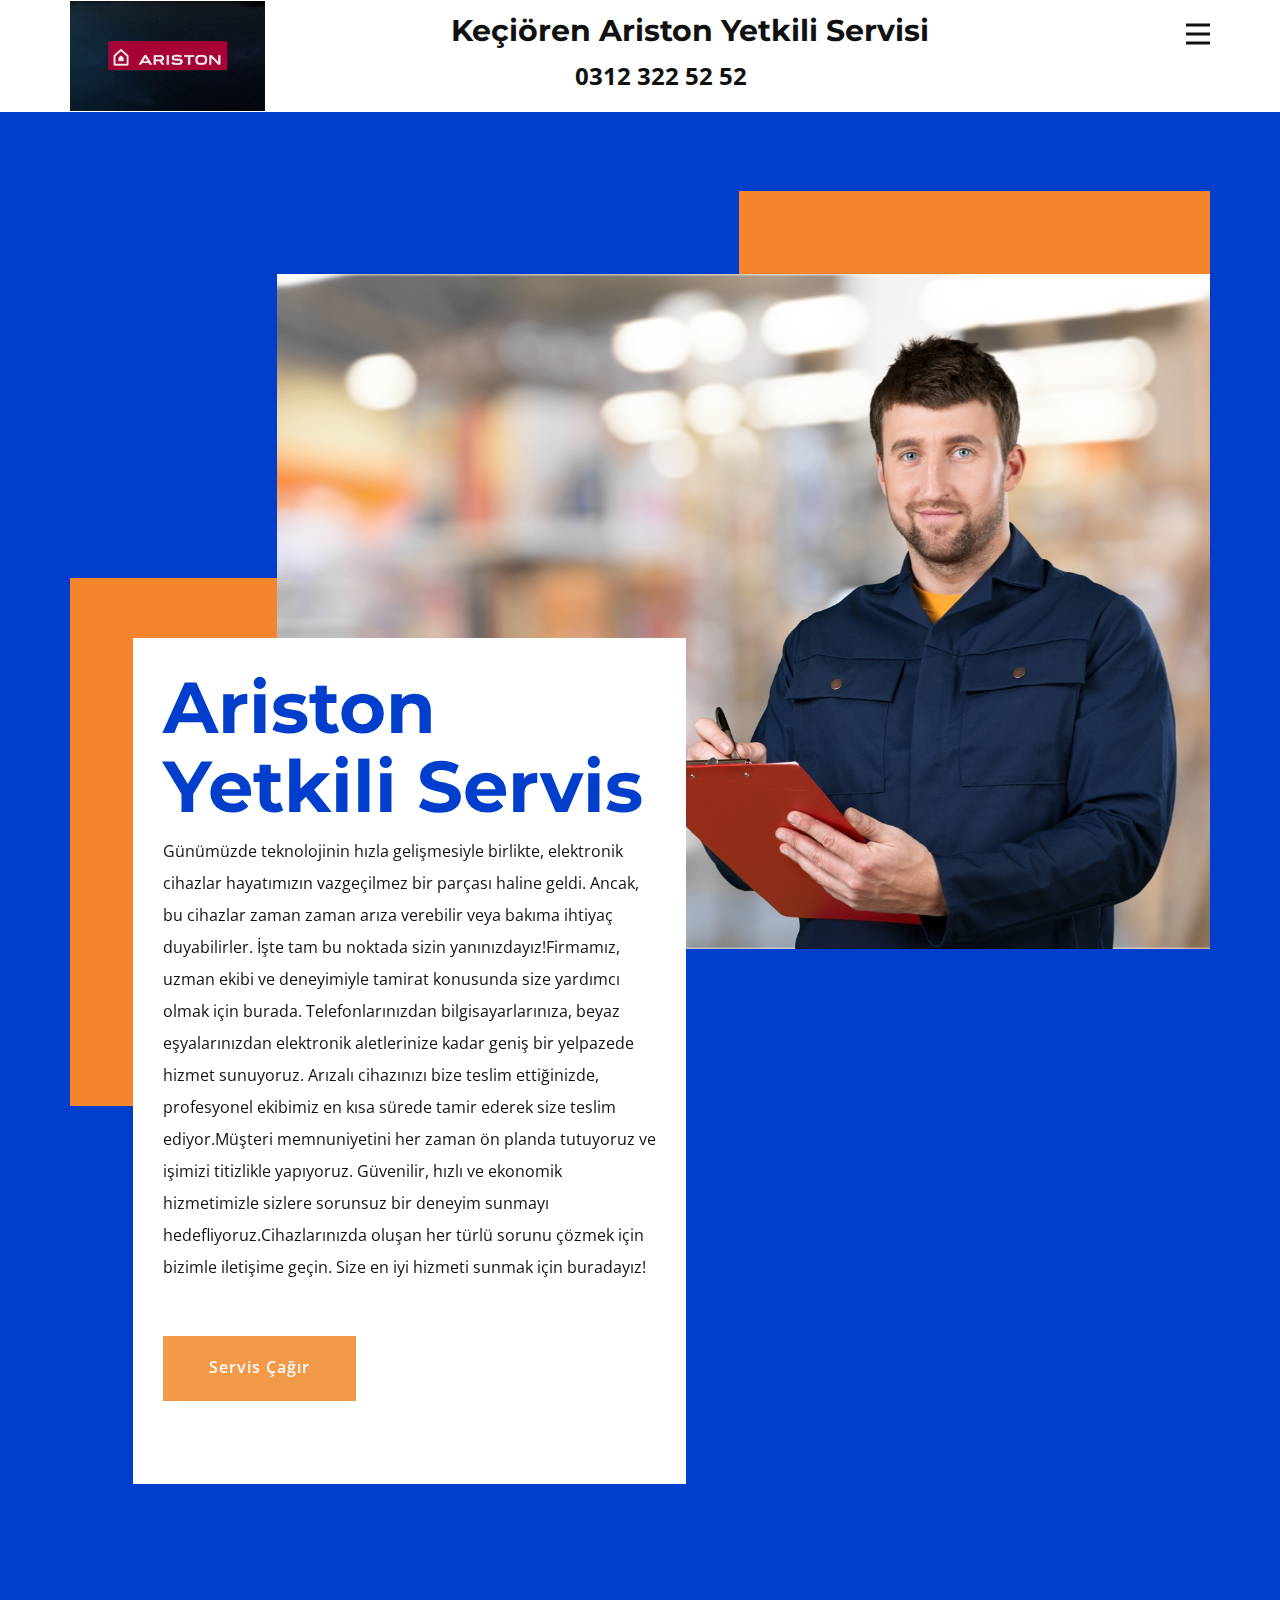
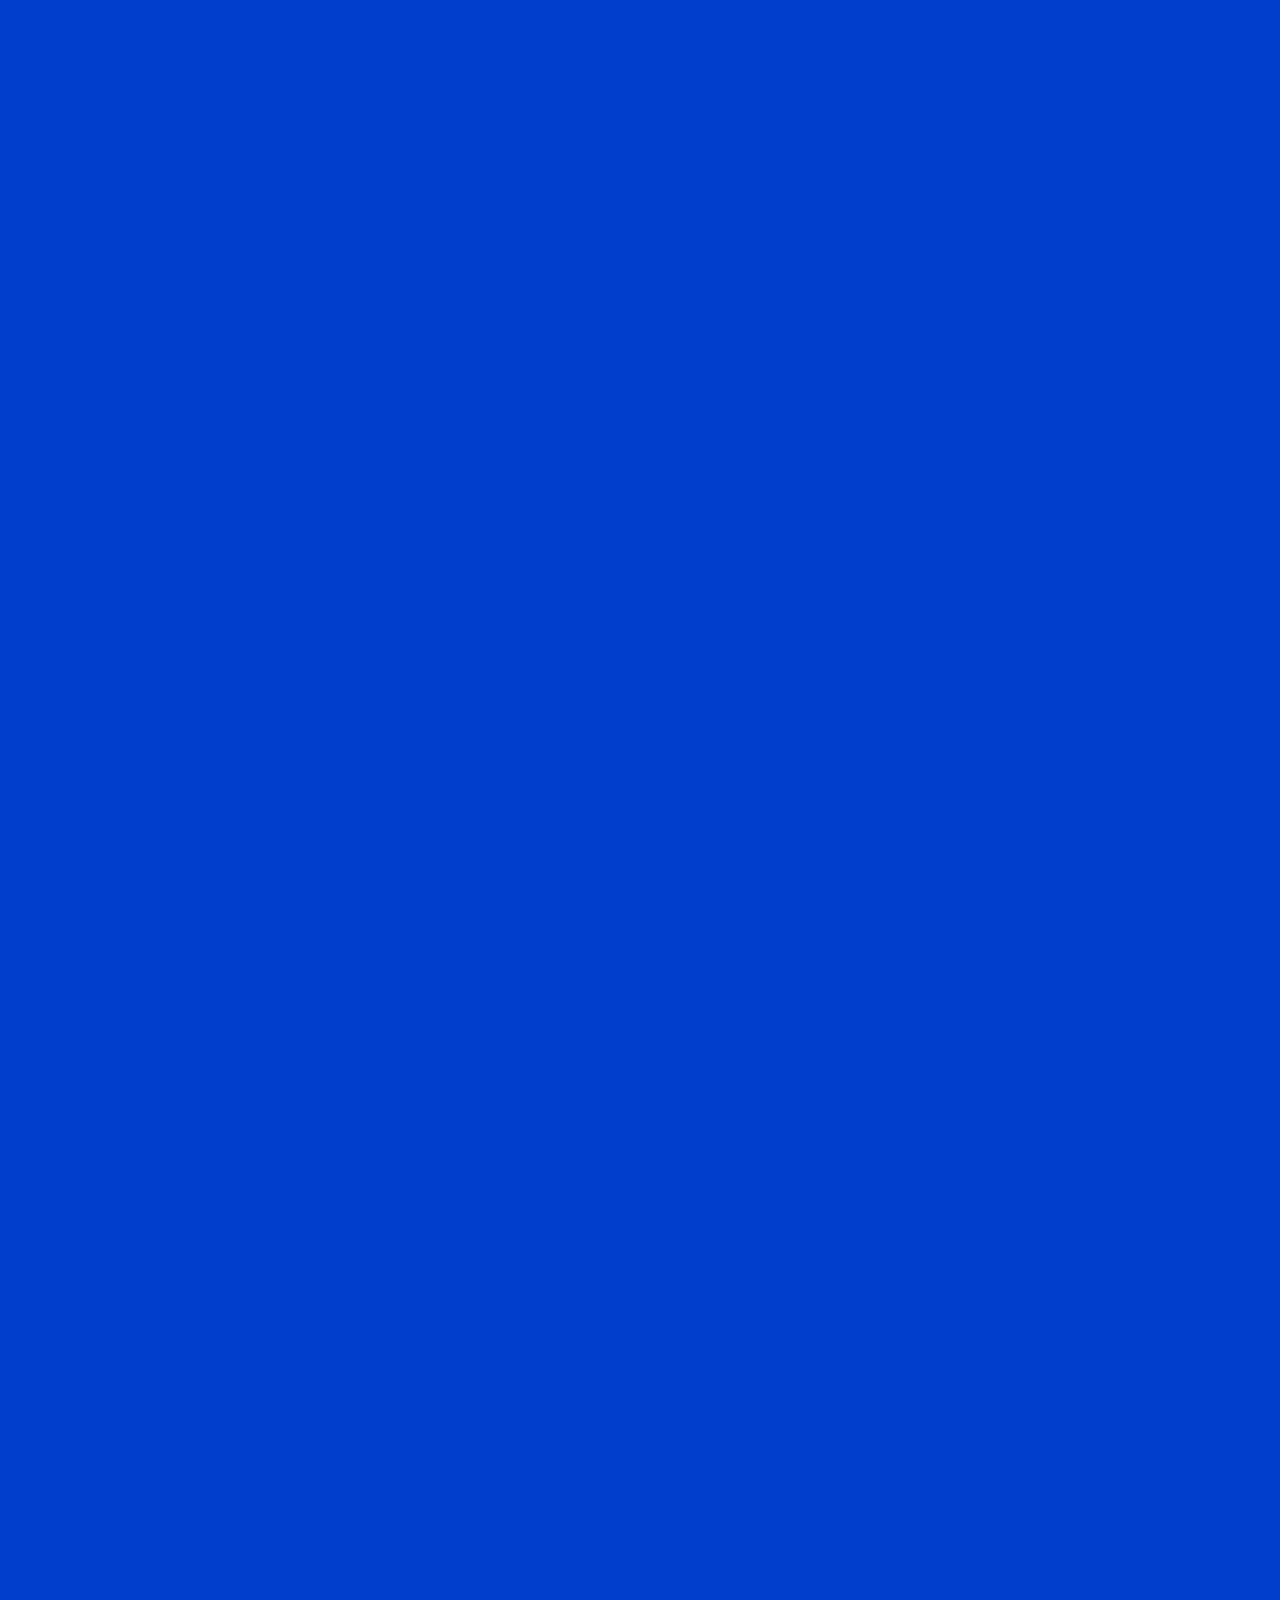
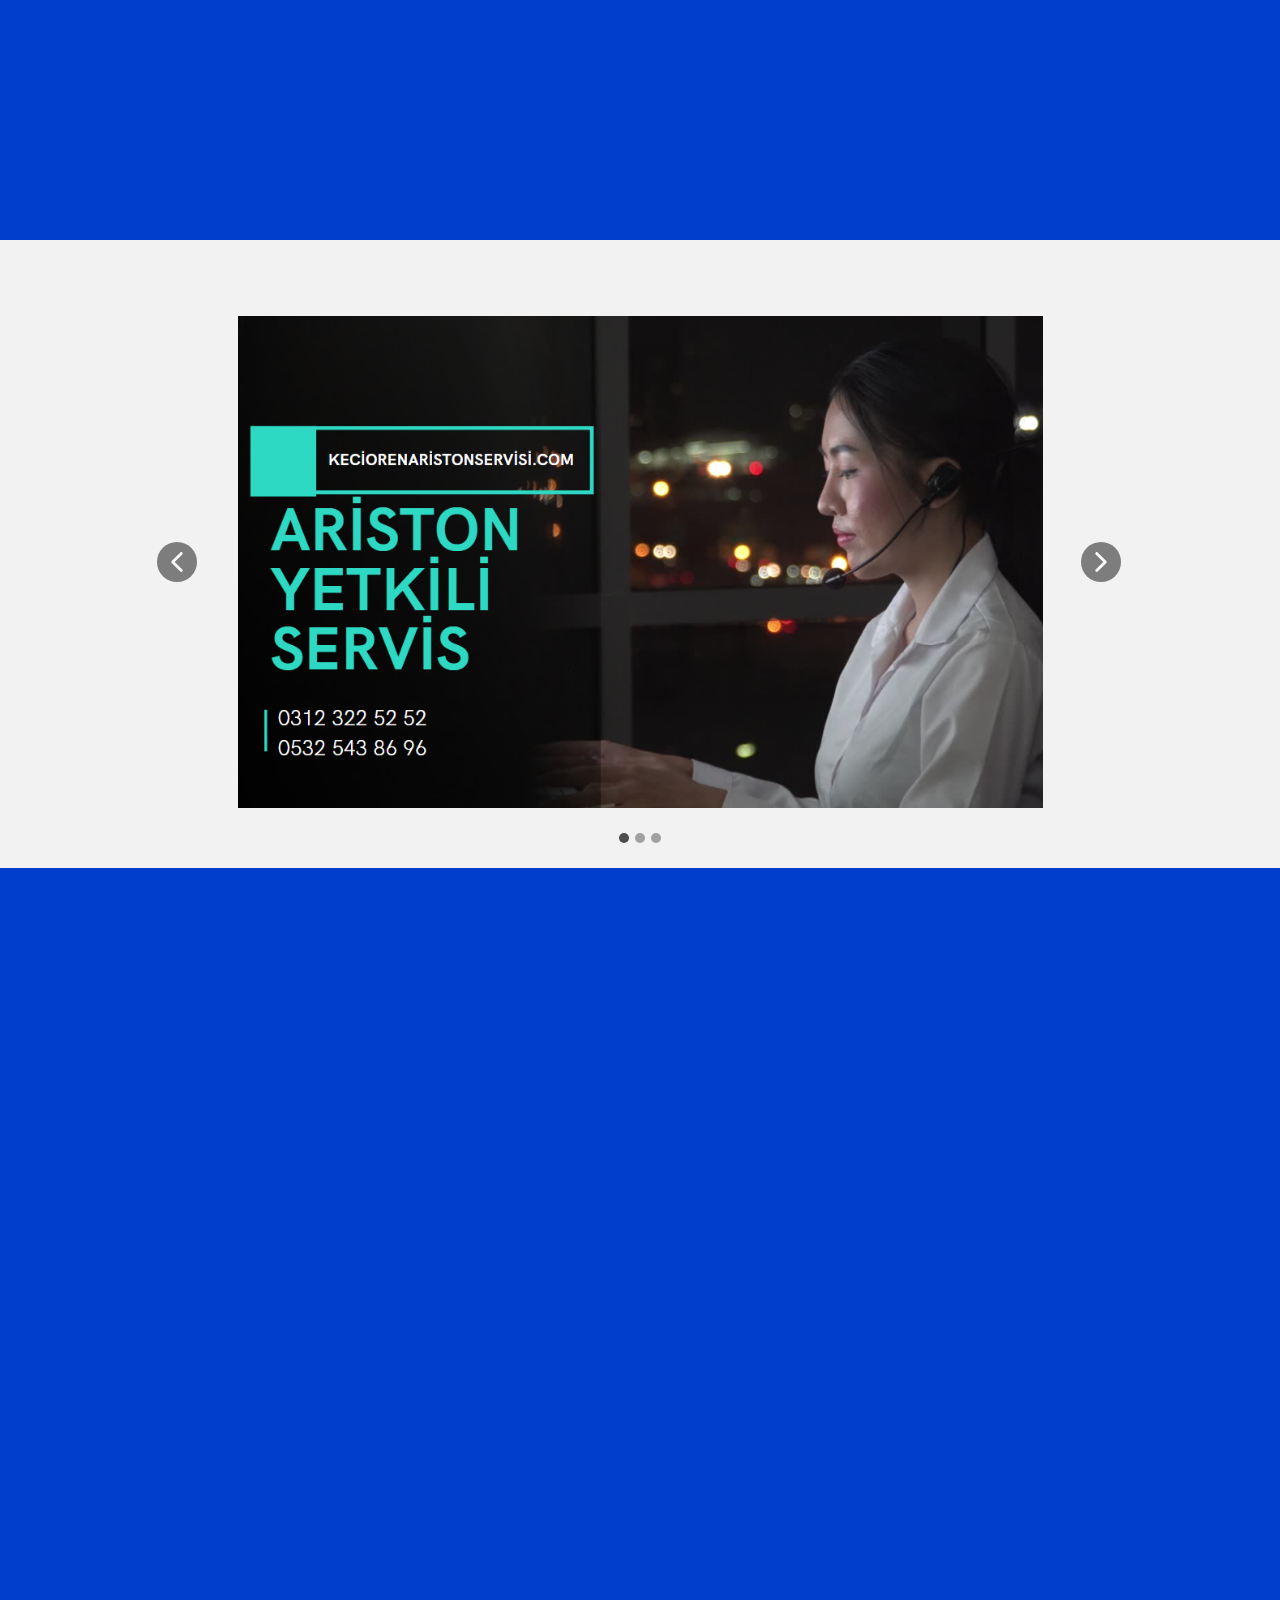
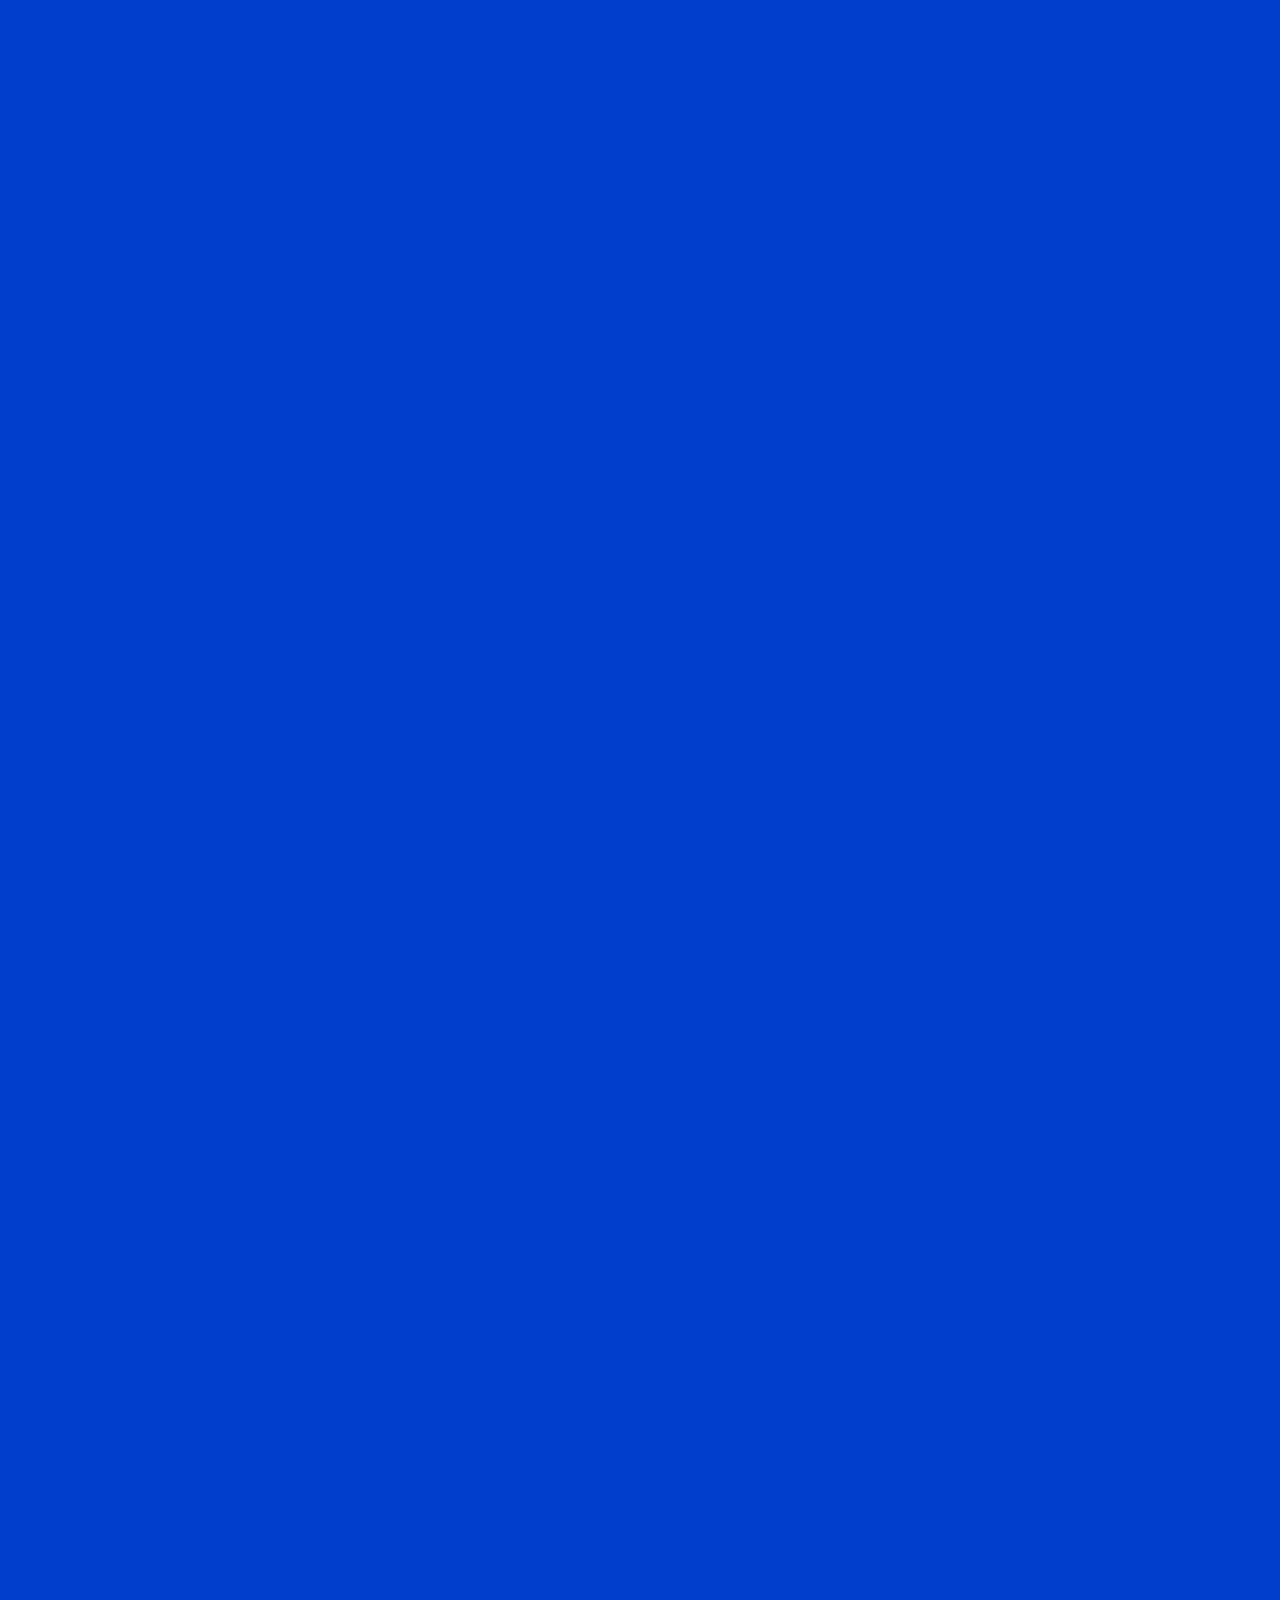
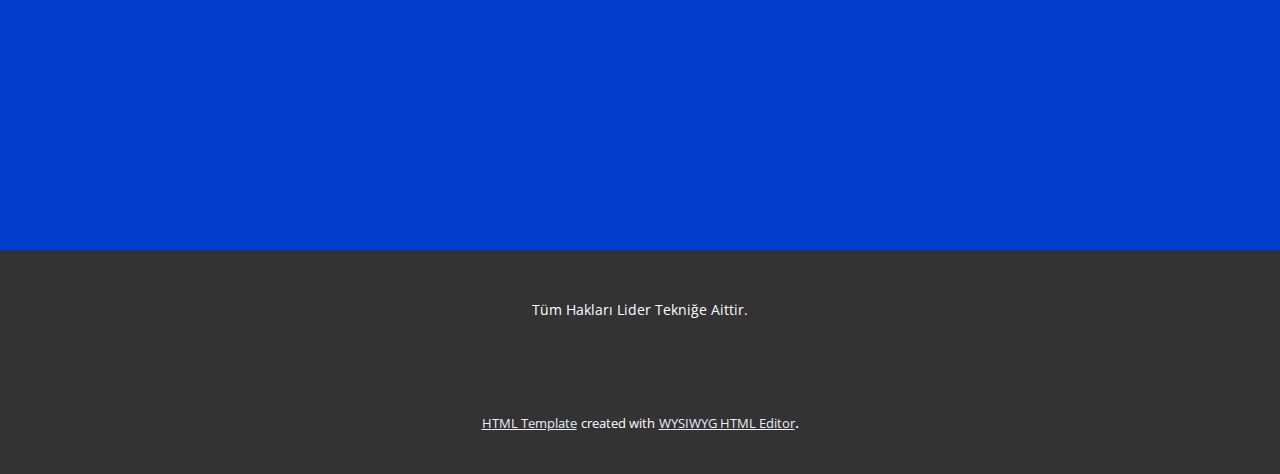
==== index.html @ 0ff6a456 "Add files via upload" ====
<!DOCTYPE html>
<html style="font-size: 16px;" lang="tr"><head>
    <meta name="viewport" content="width=device-width, initial-scale=1.0">
    <meta charset="utf-8">
    <meta name="keywords" content="Our Works, Boost your brand with these key features, What We Do, ​Make your business better with us, Contact Us">
    <meta name="description" content="">
    <title>Ana Sayfa</title>
    <link rel="stylesheet" href="nicepage.css" media="screen">
<link rel="stylesheet" href="Ana-Sayfa.css" media="screen">
    <script class="u-script" type="text/javascript" src="jquery.js" defer=""></script>
    <script class="u-script" type="text/javascript" src="nicepage.js" defer=""></script>
    <meta name="generator" content="Nicepage 6.5.3, nicepage.com">
    <link id="u-theme-google-font" rel="stylesheet" href="https://fonts.googleapis.com/css?family=Montserrat:100,100i,200,200i,300,300i,400,400i,500,500i,600,600i,700,700i,800,800i,900,900i|Open+Sans:300,300i,400,400i,500,500i,600,600i,700,700i,800,800i">
    
    
    
    
    
    
    
    <script type="application/ld+json">{
		"@context": "http://schema.org",
		"@type": "Organization",
		"name": "",
		"logo": "images/maxresdefault.jpg"
}</script>
    <meta name="theme-color" content="#003ecb">
    <meta property="og:title" content="Ana Sayfa">
    <meta property="og:type" content="website">
  <meta data-intl-tel-input-cdn-path="intlTelInput/"></head>
  <body data-home-page="Ana-Sayfa.html" data-home-page-title="Ana Sayfa" data-path-to-root="./" data-include-products="false" class="u-body u-xl-mode" data-lang="tr"><header class="u-clearfix u-header u-header" id="sec-2eee"><div class="u-clearfix u-sheet u-valign-middle-xs u-sheet-1">
        <a href="https://nicepage.com" class="u-image u-logo u-image-1" data-image-width="1280" data-image-height="720">
          <img src="images/maxresdefault.jpg" class="u-logo-image u-logo-image-1">
        </a>
        <h5 class="u-text u-text-default u-text-1">Keçiören Ariston Yetkili Servisi </h5>
        <nav class="u-menu u-menu-hamburger u-offcanvas u-menu-1" data-responsive-from="XL">
          <div class="menu-collapse" style="font-size: 1rem; letter-spacing: 0px; font-weight: 700;" wfd-invisible="true">
            <a class="u-button-style u-custom-active-border-color u-custom-border u-custom-border-color u-custom-borders u-custom-hover-border-color u-custom-left-right-menu-spacing u-custom-padding-bottom u-custom-text-color u-custom-text-hover-color u-custom-top-bottom-menu-spacing u-nav-link u-text-active-palette-1-base u-text-hover-palette-2-base" href="#">
              <svg class="u-svg-link" viewBox="0 0 24 24"><use xmlns:xlink="http://www.w3.org/1999/xlink" xlink:href="#menu-hamburger"></use></svg>
              <svg class="u-svg-content" version="1.1" id="menu-hamburger" viewBox="0 0 16 16" x="0px" y="0px" xmlns:xlink="http://www.w3.org/1999/xlink" xmlns="http://www.w3.org/2000/svg"><g><rect y="1" width="16" height="2"></rect><rect y="7" width="16" height="2"></rect><rect y="13" width="16" height="2"></rect>
</g></svg>
            </a>
          </div>
          <div class="u-nav-container" wfd-invisible="true">
            <ul class="u-nav u-spacing-20 u-unstyled u-nav-1"><li class="u-nav-item"><a class="u-border-active-palette-1-base u-border-hover-palette-1-base u-border-no-bottom u-border-no-left u-border-no-right u-border-no-top u-button-style u-nav-link u-text-active-palette-1-base u-text-grey-90 u-text-hover-palette-2-base" href="Ana-Sayfa.html" style="padding: 10px;">Ana Sayfa</a>
</li><li class="u-nav-item"><a class="u-border-active-palette-1-base u-border-hover-palette-1-base u-border-no-bottom u-border-no-left u-border-no-right u-border-no-top u-button-style u-nav-link u-text-active-palette-1-base u-text-grey-90 u-text-hover-palette-2-base" href="Hakkında.html" style="padding: 10px;">Hakkında</a>
</li><li class="u-nav-item"><a class="u-border-active-palette-1-base u-border-hover-palette-1-base u-border-no-bottom u-border-no-left u-border-no-right u-border-no-top u-button-style u-nav-link u-text-active-palette-1-base u-text-grey-90 u-text-hover-palette-2-base" href="İletişim.html" style="padding: 10px;">İletişim</a>
</li></ul>
          </div>
          <div class="u-nav-container-collapse" wfd-invisible="true">
            <div class="u-black u-container-style u-inner-container-layout u-opacity u-opacity-95 u-sidenav">
              <div class="u-inner-container-layout u-sidenav-overflow">
                <div class="u-menu-close"></div>
                <ul class="u-align-center u-nav u-popupmenu-items u-unstyled u-nav-2"><li class="u-nav-item"><a class="u-button-style u-nav-link" href="Ana-Sayfa.html">Ana Sayfa</a>
</li><li class="u-nav-item"><a class="u-button-style u-nav-link" href="Hakkında.html">Hakkında</a>
</li><li class="u-nav-item"><a class="u-button-style u-nav-link" href="İletişim.html">İletişim</a>
</li></ul>
              </div>
            </div>
            <div class="u-black u-menu-overlay u-opacity u-opacity-70" wfd-invisible="true"></div>
          </div>
        </nav>
        <a href="tel:03123225252" class="u-active-none u-btn u-btn-rectangle u-button-style u-hover-none u-none u-btn-1">0312 322 52 52 </a>
      </div></header>
    <section class="u-clearfix u-palette-1-base u-section-1" id="carousel_094d">
      <div class="u-clearfix u-sheet u-valign-bottom u-sheet-1">
        <div class="u-palette-3-base u-shape u-shape-rectangle u-shape-1" data-animation-name="customAnimationIn" data-animation-duration="1500" data-animation-delay="500"></div>
        <div class="u-palette-3-base u-shape u-shape-rectangle u-shape-2" data-animation-name="customAnimationIn" data-animation-duration="1500" data-animation-delay="750"></div>
        <img src="images/2313415132-0.jpeg" alt="" class="u-image u-image-default u-image-1" data-image-width="5760" data-image-height="3840" data-animation-name="customAnimationIn" data-animation-duration="1000" data-animation-delay="0">
        <div class="u-container-align-left u-container-style u-group u-white u-group-1" data-animation-name="customAnimationIn" data-animation-duration="1500" data-animation-delay="750">
          <div class="u-container-layout u-container-layout-1">
            <h1 class="u-align-left u-text u-text-palette-1-base u-text-1" data-animation-name="customAnimationIn" data-animation-duration="1500" data-animation-delay="500">Ariston Yetkili Servis </h1>
            <p class="u-align-left u-text u-text-2"> Günümüzde teknolojinin hızla gelişmesiyle birlikte, elektronik cihazlar hayatımızın vazgeçilmez bir parçası haline geldi. Ancak, bu cihazlar zaman zaman arıza verebilir veya bakıma ihtiyaç duyabilirler. İşte tam bu noktada sizin yanınızdayız!Firmamız, uzman ekibi ve deneyimiyle tamirat konusunda size yardımcı olmak için burada. Telefonlarınızdan bilgisayarlarınıza, beyaz eşyalarınızdan elektronik aletlerinize kadar geniş bir yelpazede hizmet sunuyoruz. Arızalı cihazınızı bize teslim ettiğinizde, profesyonel ekibimiz en kısa sürede tamir ederek size teslim ediyor.Müşteri memnuniyetini her zaman ön planda tutuyoruz ve işimizi titizlikle yapıyoruz. Güvenilir, hızlı ve ekonomik hizmetimizle sizlere sorunsuz bir deneyim sunmayı hedefliyoruz.Cihazlarınızda oluşan her türlü sorunu çözmek için bizimle iletişime geçin. Size en iyi hizmeti sunmak için buradayız! </p>
            <a href="tel:03123225252" class="u-align-left u-btn u-button-style u-hover-palette-3-base u-palette-2-base u-btn-1" data-animation-name="customAnimationIn" data-animation-duration="1750" data-animation-delay="750">Servis Çağır</a>
          </div>
        </div>
      </div>
    </section>
    <section class="u-align-center u-clearfix u-palette-1-base u-section-2" id="sec-7bcf">
      <div class="u-clearfix u-sheet u-sheet-1">
        <h4 class="u-align-center u-text u-text-default u-text-palette-1-light-2 u-text-1" data-animation-name="customAnimationIn" data-animation-duration="1500" data-animation-delay="500">Keçiören ariston yetkili servis</h4>
        <h2 class="u-align-center u-text u-text-2" data-animation-name="customAnimationIn" data-animation-duration="1500" data-animation-delay="250">HİZMET VERDİĞİMİZ CİHAZ GRUPLARI </h2>
        <div class="u-list u-list-1">
          <div class="u-repeater u-repeater-1">
            <div class="u-align-center u-container-style u-custom-item u-list-item u-palette-3-base u-repeater-item u-shape-rectangle u-list-item-1" data-animation-name="customAnimationIn" data-animation-duration="1500" data-animation-delay="500">
              <div class="u-container-layout u-similar-container u-valign-top u-container-layout-1"><span class="u-align-center u-custom-item u-file-icon u-icon u-icon-1"><img src="images/4427197.png" alt=""></span>
                <h4 class="u-align-center u-custom-item u-text u-text-3">Kombİ</h4>
                <p class="u-align-center u-text u-text-4"> Ariston kombiler, konforlu bir ısınma ve sıcak su sağlama konusunda güvenilir bir seçenek sunar. Ancak, zaman zaman bu cihazlar da bakım ve tamir gerektirebilir. İşte bu noktada, size en iyi hizmeti sunmak için buradayız!Firmamız, Ariston kombilerin yetkili servis hizmetini sunmak için özel olarak eğitilmiş ve sertifikalandırılmış bir ekibe sahiptir. Deneyimli teknisyenlerimiz, her türlü kombi arızasını tanımlama ve çözme konusunda uzmandır.Kombinizin ısıtma performansında azalma, su sızıntıları, pilot alevinin sönmesi gibi problemlerle karşılaşıyorsanız, bize başvurabilirsiniz. Hızlı müdahale, şeffaf iletişim ve uygun fiyatlarla, kombinizin sorunlarını en kısa sürede çözüyoruz.Müşteri memnuniyetini her zaman ön planda tutuyoruz ve her adımda size destek olmak için buradayız. Ariston kombinizle ilgili herhangi bir sorunda bizimle iletişime geçin ve sizin için en iyi çözümü sağlayalım. Güvenilir kombi tamiri için bizi tercih edin!</p>
              </div>
            </div>
            <div class="u-align-center u-container-style u-custom-item u-list-item u-repeater-item u-shape-rectangle u-video-cover u-white u-list-item-2" data-animation-name="customAnimationIn" data-animation-duration="1500" data-animation-delay="750">
              <div class="u-container-layout u-similar-container u-valign-top u-container-layout-2"><span class="u-align-center u-custom-item u-file-icon u-icon u-icon-2"><img src="images/446004.png" alt=""></span>
                <h4 class="u-align-center u-custom-item u-text u-text-palette-3-base u-text-5">buzdolabı </h4>
                <p class="u-align-center u-text u-text-6"> Ariston marka buzdolapları, yenilikçi tasarımları ve dayanıklı yapılarıyla bilinir. Ancak, zaman zaman her elektronik cihaz gibi, Arıston buzdolapları da arızalarla karşılaşabilir. İşte bu noktada, size yardımcı olmak için buradayız!Firmamız, Arıston buzdolaplarının tamiri konusunda uzmanlaşmış bir ekip tarafından işletilmektedir. Deneyimli teknisyenlerimiz, her türlü Arıston buzdolabı arızasını tanımlama ve çözme konusunda bilgi sahibidir.Buzdolabınızın soğutma sorunlarından, elektrik devrelerindeki arızalara kadar her türlü problemle başa çıkabiliriz. Hızlı, güvenilir ve uygun fiyatlı hizmetimizle, Arıston buzdolabınızı en kısa sürede yeniden işler duruma getiriyoruz.Müşteri memnuniyetini her zaman ön planda tutuyoruz ve her adımda şeffaf bir iletişim sağlıyoruz. Arıston buzdolabınızda karşılaştığınız herhangi bir sorunda bize başvurun ve sizin için en iyi çözümü sağlayalım. Size güvenilir tamir hizmeti sunmak için buradayız!</p>
              </div>
            </div>
            <div class="u-align-center u-container-style u-custom-item u-list-item u-palette-3-base u-repeater-item u-shape-rectangle u-video-cover u-list-item-3" data-animation-name="customAnimationIn" data-animation-duration="1500" data-animation-delay="500">
              <div class="u-container-layout u-similar-container u-valign-top u-container-layout-3"><span class="u-align-center u-custom-item u-file-icon u-icon u-icon-3"><img src="images/1104590.png" alt=""></span>
                <h4 class="u-align-center u-custom-item u-text u-text-7">Çamaşır MAKİNESİ</h4>
                <p class="u-align-center u-text u-text-8"> Ariston çamaşır makineleri, modern tasarımı ve dayanıklı yapısıyla evlerimizin vazgeçilmez bir parçası haline gelmiştir. Ancak, zaman zaman bu makinelerde arızalar meydana gelebilir ve işler yolunda gitmeyebilir. İşte bu noktada, size yardımcı olmak için buradayız!Firmamız, Ariston çamaşır makinelerinin tamiri konusunda uzmanlaşmış bir ekibe sahiptir. Deneyimli teknisyenlerimiz, her türlü Arıston çamaşır makinesi arızasını tespit etme ve çözme konusunda uzmandır.Makinanızın dönme sorunlarından, su boşaltma problemlerine kadar her türlü problemle başa çıkabiliriz. Hızlı, güvenilir ve uygun fiyatlı hizmetimizle, Arıston çamaşır makinenizi en kısa sürede yeniden işler duruma getiriyoruz.Müşteri memnuniyetini her zaman ön planda tutuyoruz ve her adımda şeffaf bir iletişim sağlıyoruz. Arıston çamaşır makinenizde karşılaştığınız herhangi bir sorunda bize başvurun ve sizin için en iyi çözümü sunalım. Size güvenilir tamir hizmeti sunmak için buradayız!<br>
                  <br>
                  <br>
                  <br>
                  <br>
                  <br>
                  <br>
                </p>
              </div>
            </div>
            <div class="u-align-center u-container-style u-custom-item u-list-item u-repeater-item u-shape-rectangle u-video-cover u-white u-list-item-4" data-animation-name="customAnimationIn" data-animation-duration="1500" data-animation-delay="500">
              <div class="u-container-layout u-similar-container u-valign-top u-container-layout-4"><span class="u-align-center u-custom-item u-file-icon u-icon u-icon-4"><img src="images/2564393.png" alt=""></span>
                <h4 class="u-align-center u-custom-item u-text u-text-palette-3-base u-text-9">BULAŞIK MAKİNESİ</h4>
                <p class="u-align-center u-text u-text-10"> Ariston markası, pratikliği ve dayanıklılığıyla bilinen bulaşık makineleriyle mutfaklarımızı kolaylaştırır. Ancak, zaman içinde bu makinelerde arızalar meydana gelebilir. Bu noktada, size en iyi çözümü sunmak için buradayız!Firmamız, Ariston bulaşık makinelerinin yetkili servis hizmetini sunmak üzere uzmanlaşmış bir ekibe sahiptir. Deneyimli teknisyenlerimiz, her türlü Arıston bulaşık makinesi sorununu tespit edebilir ve profesyonel bir şekilde çözebilir.Makinenizin su akışı problemlerinden, programlama hatalarına kadar her türlü sorunu gidermek için buradayız. Hızlı, güvenilir ve ekonomik hizmetlerimizle, Arıston bulaşık makinenizi en kısa sürede yeniden işler hale getiriyoruz.Müşteri memnuniyeti bizim için ön plandadır ve her adımda size şeffaf bir iletişim sunarız. Arıston bulaşık makinenizle ilgili herhangi bir sorunda bize ulaşın ve size en iyi çözümü sağlayalım. Güvenilir tamir hizmetleri için sizin yanınızdayız!</p>
              </div>
            </div>
          </div>
        </div>
      </div>
    </section>
    <section class="u-align-center u-clearfix u-grey-5 u-section-3" id="sec-305d">
      <div class="u-clearfix u-sheet u-sheet-1">
        <div class="custom-expanded u-carousel u-gallery u-gallery-slider u-hidden-xs u-layout-carousel u-lightbox u-no-transition u-show-text-on-hover u-gallery-1" id="carousel-8467" data-interval="5000" data-u-ride="carousel">
          <ol class="u-absolute-hcenter u-carousel-indicators u-carousel-indicators-1">
            <li data-u-target="#carousel-8467" data-u-slide-to="0" class="u-active u-grey-70 u-shape-circle" style="width: 10px; height: 10px;"></li>
            <li data-u-target="#carousel-8467" data-u-slide-to="1" class="u-grey-70 u-shape-circle" style="width: 10px; height: 10px;"></li>
            <li data-u-target="#carousel-8467" data-u-slide-to="2" class="u-grey-70 u-shape-circle" style="width: 10px; height: 10px;"></li>
          </ol>
          <div class="u-carousel-inner u-gallery-inner" role="listbox">
            <div class="u-active u-carousel-item u-effect-fade u-gallery-item u-carousel-item-1">
              <div class="u-back-slide" data-image-width="1083" data-image-height="607">
                <img class="u-back-image u-expanded" src="images/videofotoraf1.png">
              </div>
              <div class="u-align-center u-over-slide u-shading u-valign-bottom u-over-slide-1">
                <h3 class="u-gallery-heading">Sample Title</h3>
                <p class="u-gallery-text">Sample Text</p>
              </div>
            </div>
            <div class="u-carousel-item u-effect-fade u-gallery-item u-carousel-item-2">
              <div class="u-back-slide" data-image-width="1084" data-image-height="605">
                <img class="u-back-image u-expanded" src="images/cideofotoraf2.png">
              </div>
              <div class="u-align-center u-over-slide u-shading u-valign-bottom u-over-slide-2">
                <h3 class="u-gallery-heading">Sample Title</h3>
                <p class="u-gallery-text">Sample Text</p>
              </div>
            </div>
            <div class="u-carousel-item u-effect-fade u-gallery-item u-hidden-xs u-carousel-item-3" data-image-width="1081" data-image-height="608">
              <div class="u-back-slide">
                <img class="u-back-image u-expanded" src="images/VideoFotoraf3.png">
              </div>
              <div class="u-align-center u-over-slide u-shading u-valign-bottom u-over-slide-3"></div>
            </div>
          </div>
          <a class="u-absolute-vcenter u-carousel-control u-carousel-control-prev u-grey-70 u-icon-circle u-opacity u-opacity-70 u-spacing-10 u-text-white u-carousel-control-1" href="#carousel-8467" role="button" data-u-slide="prev">
            <span aria-hidden="true">
              <svg viewBox="0 0 451.847 451.847"><path d="M97.141,225.92c0-8.095,3.091-16.192,9.259-22.366L300.689,9.27c12.359-12.359,32.397-12.359,44.751,0
c12.354,12.354,12.354,32.388,0,44.748L173.525,225.92l171.903,171.909c12.354,12.354,12.354,32.391,0,44.744
c-12.354,12.365-32.386,12.365-44.745,0l-194.29-194.281C100.226,242.115,97.141,234.018,97.141,225.92z"></path></svg>
            </span>
            <span class="sr-only">
              <svg viewBox="0 0 451.847 451.847"><path d="M97.141,225.92c0-8.095,3.091-16.192,9.259-22.366L300.689,9.27c12.359-12.359,32.397-12.359,44.751,0
c12.354,12.354,12.354,32.388,0,44.748L173.525,225.92l171.903,171.909c12.354,12.354,12.354,32.391,0,44.744
c-12.354,12.365-32.386,12.365-44.745,0l-194.29-194.281C100.226,242.115,97.141,234.018,97.141,225.92z"></path></svg>
            </span>
          </a>
          <a class="u-absolute-vcenter u-carousel-control u-carousel-control-next u-grey-70 u-icon-circle u-opacity u-opacity-70 u-spacing-10 u-text-white u-carousel-control-2" href="#carousel-8467" role="button" data-u-slide="next">
            <span aria-hidden="true">
              <svg viewBox="0 0 451.846 451.847"><path d="M345.441,248.292L151.154,442.573c-12.359,12.365-32.397,12.365-44.75,0c-12.354-12.354-12.354-32.391,0-44.744
L278.318,225.92L106.409,54.017c-12.354-12.359-12.354-32.394,0-44.748c12.354-12.359,32.391-12.359,44.75,0l194.287,194.284
c6.177,6.18,9.262,14.271,9.262,22.366C354.708,234.018,351.617,242.115,345.441,248.292z"></path></svg>
            </span>
            <span class="sr-only">
              <svg viewBox="0 0 451.846 451.847"><path d="M345.441,248.292L151.154,442.573c-12.359,12.365-32.397,12.365-44.75,0c-12.354-12.354-12.354-32.391,0-44.744
L278.318,225.92L106.409,54.017c-12.354-12.359-12.354-32.394,0-44.748c12.354-12.359,32.391-12.359,44.75,0l194.287,194.284
c6.177,6.18,9.262,14.271,9.262,22.366C354.708,234.018,351.617,242.115,345.441,248.292z"></path></svg>
            </span>
          </a>
        </div>
      </div>
    </section>
    <section class="u-align-center u-clearfix u-container-align-center u-palette-1-base u-section-4" id="carousel_b56c">
      
      
      
      
      
      
      
      
      
      
      
      
      
      
      
      
      
      
      
      
      
      
      
      
      
      
      <div class="u-clearfix u-sheet u-valign-bottom u-sheet-1">
        <h2 class="u-align-center u-text u-text-default u-text-1" data-animation-name="customAnimationIn" data-animation-duration="1500" data-animation-delay="0">Yetkili Servis Evinize Geldiğinde Ne Yapar? </h2>
        <p class="u-align-center u-text u-text-2" data-animation-name="customAnimationIn" data-animation-duration="1500" data-animation-delay="250"> Ariston yetkili servis olarak evinize geldiğimizde aşağıdaki adımları takip ederek sorununuzu yetkili servis garantisi aldında çözüme ulaştırıyoruz.</p>
        <div class="u-expanded-width u-list u-list-1">
          <div class="u-repeater u-repeater-1">
            <div class="u-align-center u-container-align-center-lg u-container-align-center-md u-container-align-center-sm u-container-align-center-xs u-container-style u-list-item u-repeater-item u-shape-round u-top-left-radius-20 u-white u-list-item-1" data-animation-name="customAnimationIn" data-animation-duration="1500" data-animation-delay="500">
              <div class="u-container-layout u-similar-container u-container-layout-1">
                <div class="u-border-8 u-border-no-left u-border-no-right u-border-no-top u-border-palette-1-base u-expanded-width u-image u-image-circle u-image-1" alt="" data-image-width="225" data-image-height="225"></div>
                <h5 class="u-align-center-lg u-align-center-md u-align-center-sm u-align-center-xs u-hover-feature u-text u-text-3"> İnceleme ve Teşhis</h5>
                <p class="u-align-center-lg u-align-center-md u-align-center-sm u-align-center-xs u-hover-feature u-text u-text-4"> Servis ekibi, cihazın genel durumunu inceleyerek sorunun ne olduğunu belirlemek için bir teşhis yapar.</p>
              </div>
            </div>
            <div class="u-align-center u-container-align-center-lg u-container-style u-list-item u-repeater-item u-shape-round u-top-left-radius-20 u-video-cover u-white u-list-item-2" data-animation-name="customAnimationIn" data-animation-duration="1500" data-animation-delay="500">
              <div class="u-container-layout u-similar-container u-container-layout-2">
                <div class="u-border-8 u-border-no-left u-border-no-right u-border-no-top u-border-palette-1-base u-expanded-width u-image u-image-circle u-image-2" alt="" data-image-width="225" data-image-height="225"></div>
                <h5 class="u-align-center-lg u-align-center-md u-align-center-sm u-align-center-xs u-hover-feature u-text u-text-5"> Arıza Tespiti</h5>
                <p class="u-align-center-lg u-align-center-md u-align-center-sm u-align-center-xs u-hover-feature u-text u-text-6"> Makinenin iç ve dış bileşenlerini kontrol ederek arızayı tespit ederler. Donanım veya yazılım sorunları olup olmadığını kontrol ederler.</p>
              </div>
            </div>
            <div class="u-align-center u-container-align-center-lg u-container-align-center-md u-container-align-center-sm u-container-align-center-xs u-container-style u-list-item u-repeater-item u-shape-round u-top-left-radius-20 u-video-cover u-white u-list-item-3" data-animation-name="customAnimationIn" data-animation-duration="1500" data-animation-delay="500">
              <div class="u-container-layout u-similar-container u-container-layout-3">
                <div class="u-border-8 u-border-no-left u-border-no-right u-border-no-top u-border-palette-1-base u-expanded-width u-image u-image-circle u-image-3" alt="" data-image-width="242" data-image-height="208"></div>
                <h5 class="u-align-center-lg u-align-center-md u-align-center-sm u-align-center-xs u-hover-feature u-text u-text-7"> Onarım Gereksinimlerini Belirleme</h5>
                <p class="u-align-center-lg u-align-center-md u-align-center-sm u-align-center-xs u-hover-feature u-text u-text-8"> Arızanın doğası ve karmaşıklığına bağlı olarak, onarım için gerekli parçaların veya malzemelerin belirlenmesi gerekir.</p>
              </div>
            </div>
            <div class="u-align-center u-container-align-center-lg u-container-align-center-md u-container-align-center-sm u-container-align-center-xs u-container-style u-list-item u-repeater-item u-shape-round u-top-left-radius-20 u-video-cover u-white u-list-item-4" data-animation-name="customAnimationIn" data-animation-duration="1500" data-animation-delay="500">
              <div class="u-container-layout u-similar-container u-container-layout-4">
                <div class="u-border-8 u-border-no-left u-border-no-right u-border-no-top u-border-palette-1-base u-expanded-width u-image u-image-circle u-image-4" alt="" data-image-width="224" data-image-height="224"></div>
                <h5 class="u-align-center-lg u-align-center-md u-align-center-sm u-align-center-xs u-hover-feature u-text u-text-9"> Onarım ve Değişim</h5>
                <p class="u-align-center-lg u-align-center-md u-align-center-sm u-align-center-xs u-hover-feature u-text u-text-10"> Gerekli olan parçaları veya bileşenleri değiştirme veya onarma işlemine başlarlar. Bu, arızanın türüne ve cihazın durumuna bağlı olarak değişebilir.</p>
              </div>
            </div>
            <div class="u-align-center u-container-align-center-lg u-container-align-center-md u-container-align-center-sm u-container-align-center-xs u-container-style u-list-item u-repeater-item u-shape-round u-top-left-radius-20 u-video-cover u-white u-list-item-5" data-animation-name="customAnimationIn" data-animation-duration="1500" data-animation-delay="500">
              <div class="u-container-layout u-similar-container u-container-layout-5">
                <div class="u-border-8 u-border-no-left u-border-no-right u-border-no-top u-border-palette-1-base u-expanded-width u-image u-image-circle u-image-5" alt="" data-image-width="224" data-image-height="224"></div>
                <h5 class="u-align-center-lg u-align-center-md u-align-center-sm u-align-center-xs u-hover-feature u-text u-text-11"> Test Etme</h5>
                <p class="u-align-center-lg u-align-center-md u-align-center-sm u-align-center-xs u-hover-feature u-text u-text-12"> Onarımların veya değişimlerin ardından, cihazı test ederler. Bu, cihazın doğru şekilde çalışıp çalışmadığını kontrol etmek için yapılır.</p>
              </div>
            </div>
            <div class="u-align-center u-container-align-center-lg u-container-align-center-md u-container-align-center-sm u-container-align-center-xs u-container-style u-list-item u-repeater-item u-shape-round u-top-left-radius-20 u-video-cover u-white u-list-item-6" data-animation-name="customAnimationIn" data-animation-duration="1500" data-animation-delay="500">
              <div class="u-container-layout u-similar-container u-container-layout-6">
                <div class="u-border-8 u-border-no-left u-border-no-right u-border-no-top u-border-palette-1-base u-expanded-width u-image u-image-circle u-image-6" alt="" data-image-width="225" data-image-height="225"></div>
                <h5 class="u-align-center-lg u-align-center-md u-align-center-sm u-align-center-xs u-hover-feature u-text u-text-13"> Temizlik ve Bakım</h5>
                <p class="u-align-center-lg u-align-center-md u-align-center-sm u-align-center-xs u-hover-feature u-text u-text-14"> Onarımların tamamlanmasının ardından, cihazın genel temizliğini yapabilir ve gerekli bakım işlemlerini gerçekleştirebilirler.</p>
              </div>
            </div>
            <div class="u-align-center u-container-align-center-lg u-container-align-center-md u-container-align-center-sm u-container-align-center-xs u-container-style u-list-item u-repeater-item u-shape-round u-top-left-radius-20 u-video-cover u-white u-list-item-7" data-animation-name="customAnimationIn" data-animation-duration="1500" data-animation-delay="500">
              <div class="u-container-layout u-similar-container u-container-layout-7">
                <div class="u-border-8 u-border-no-left u-border-no-right u-border-no-top u-border-palette-1-base u-expanded-width u-image u-image-circle u-image-7" alt="" data-image-width="225" data-image-height="224"></div>
                <h5 class="u-align-center-lg u-align-center-md u-align-center-sm u-align-center-xs u-hover-feature u-text u-text-15"> Kullanıcı Talimatları</h5>
                <p class="u-align-center-lg u-align-center-md u-align-center-sm u-align-center-xs u-hover-feature u-text u-text-16"> Müşteriye, cihazın kullanımı ve bakımıyla ilgili önerilerde bulunurlar. Bu, cihazın daha uzun süre verimli bir şekilde çalışmasını sağlar.</p>
              </div>
            </div>
            <div class="u-align-center u-container-align-center-lg u-container-align-center-md u-container-align-center-sm u-container-align-center-xs u-container-style u-list-item u-repeater-item u-shape-round u-top-left-radius-20 u-video-cover u-white u-list-item-8" data-animation-name="customAnimationIn" data-animation-duration="1500" data-animation-delay="500">
              <div class="u-container-layout u-similar-container u-container-layout-8">
                <div class="u-border-8 u-border-no-left u-border-no-right u-border-no-top u-border-palette-1-base u-expanded-width u-image u-image-circle u-image-8" alt="" data-image-width="225" data-image-height="225"></div>
                <h5 class="u-align-center-lg u-align-center-md u-align-center-sm u-align-center-xs u-hover-feature u-text u-text-17"> Fatura ve Raporlama</h5>
                <p class="u-align-center-lg u-align-center-md u-align-center-sm u-align-center-xs u-hover-feature u-text u-text-18"> Hizmetin tamamlanmasının ardından, müşteriye yapılan işin detaylarını içeren bir fatura sunulur. Ayrıca, yapılan işin bir raporu da verilebilir.</p>
              </div>
            </div>
          </div>
        </div>
      </div>
      
      
      
      
      
      
      
      
    </section>
    <section class="u-align-center u-clearfix u-container-align-center u-palette-1-base u-section-5" id="carousel_0eb8">
      <div class="u-clearfix u-sheet u-valign-middle-md u-valign-middle-sm u-valign-middle-xs u-sheet-1">
        <div class="data-layout-selected u-clearfix u-expanded-width u-gutter-0 u-layout-wrap u-layout-wrap-1">
          <div class="u-layout">
            <div class="u-layout-row">
              <div class="u-container-style u-layout-cell u-left-cell u-size-30 u-layout-cell-1">
                <div class="u-container-layout u-valign-middle-lg u-valign-middle-md u-valign-middle-sm u-valign-middle-xl u-container-layout-1">
                  <div class="u-shape u-shape-svg u-text-palette-3-base u-shape-1" data-animation-name="customAnimationIn" data-animation-duration="1500" data-animation-delay="250">
                    <svg class="u-svg-link" preserveAspectRatio="none" viewBox="0 0 160 160" style=""><use xmlns:xlink="http://www.w3.org/1999/xlink" xlink:href="#svg-a0bf"></use></svg>
                    <svg xmlns="http://www.w3.org/2000/svg" xmlns:xlink="http://www.w3.org/1999/xlink" version="1.1" xml:space="preserve" class="u-svg-content" viewBox="0 0 160 160" x="0px" y="0px" id="svg-a0bf" style="enable-background:new 0 0 160 160;"><path d="M80,30c27.6,0,50,22.4,50,50s-22.4,50-50,50s-50-22.4-50-50S52.4,30,80,30 M80,0C35.8,0,0,35.8,0,80s35.8,80,80,80
	s80-35.8,80-80S124.2,0,80,0L80,0z"></path></svg>
                  </div>
                  <div class="u-expanded-width-xs u-image u-image-circle u-preserve-proportions u-image-1" data-animation-name="customAnimationIn" data-animation-duration="1500" data-animation-delay="750" data-image-width="225" data-image-height="225">
                    <div class="u-preserve-proportions-child" style="padding-top: 100%;"></div>
                  </div>
                  <img alt="" class="u-align-left u-border-18 u-border-palette-3-base u-image u-image-circle u-image-2" src="images/6ecbe7feb7d6a78ce5c13b5b077ed299d3eff69287c6332d6893e38ead56370c2c8b85626629104642bab6d909ac9f2afefbe2a060863bc6aa2e06_1280.jpg" data-image-width="1280" data-image-height="905" data-animation-name="customAnimationIn" data-animation-duration="1500" data-animation-delay="750">
                  <div class="u-palette-3-base u-shape u-shape-circle u-shape-2" data-animation-name="customAnimationIn" data-animation-duration="1500" data-animation-delay="750"></div>
                </div>
              </div>
              <div class="u-align-left u-container-align-left u-container-style u-layout-cell u-right-cell u-size-30 u-layout-cell-2" data-animation-name="customAnimationIn" data-animation-duration="1500" data-animation-delay="500">
                <div class="u-container-layout u-valign-top u-container-layout-2">
                  <h2 class="u-align-left u-text u-text-1"> NEDEN YETKİLİ SERVİS ÇAĞIRMALIYIM? </h2>
                  <p class="u-align-left u-text u-text-2"> Evinizdeki kombi veya beyaz eşyalarda bir arıza meydana geldiğinde, birçok kişi ilk tepki olarak kendi başlarına tamir etmeye veya genel bir tamirciye başvurmaya eğilimlidir. Ancak, yetkili servisi çağırmanın bazı önemli avantajları bulunmaktadır. Öncelikle, yetkili servisler marka veya üretici tarafından eğitilmiş ve sertifikalandırılmış uzmanlardan oluşur. Bu kişiler, cihazınızın özelliklerine ve işleyişine en iyi şekilde hakimdirler. Ayrıca, yetkili servisler tamirat veya bakım sırasında orijinal yedek parçaları kullanır, bu da cihazınızın performansını ve dayanıklılığını artırır. Garanti kapsamında yapılan işlemleri gerçekleştirmesi de önemli bir avantajdır çünkü bu, ek maliyetler olmadan tamirat veya değişim işlemlerinin yapılabilmesi anlamına gelir. Güvenlik, kalite, hızlı çözümler ve teknolojik gelişmelere uyum da yetkili servislerin sağladığı diğer faydalar arasındadır. Dolayısıyla, yetkili servisi çağırmak, cihazlarınızın uzun ömürlü ve verimli bir şekilde çalışmasını sağlamak için önemlidir. Güvenilir, kaliteli ve garantili bir hizmet almak için her zaman yetkili servisleri tercih etmek önemlidir.</p>
                  <a href="tel:03123225252" class="u-align-left u-btn u-button-style u-hover-palette-3-base u-palette-2-base u-btn-1" data-animation-name="customAnimationIn" data-animation-duration="1750" data-animation-delay="750">Servis Çağır</a>
                </div>
              </div>
            </div>
          </div>
        </div>
      </div>
    </section>
    
    
    
    <footer class="u-align-center u-clearfix u-footer u-grey-80 u-footer" id="sec-c7e8"><div class="u-clearfix u-sheet u-sheet-1">
        <p class="u-small-text u-text u-text-variant u-text-1">Tüm Hakları Lider Tekniğe Aittir.</p>
      </div></footer>
    <section class="u-backlink u-clearfix u-grey-80">
      <a class="u-link" href="https://nicepage.com/html-templates" target="_blank">
        <span>HTML Template</span>
      </a>
      <p class="u-text">
        <span>created with</span>
      </p>
      <a class="u-link" href="https://nicepage.com/wysiwyg-html-editor" target="_blank">
        <span>WYSIWYG HTML Editor</span>
      </a>. 
    </section>
  
</body></html>
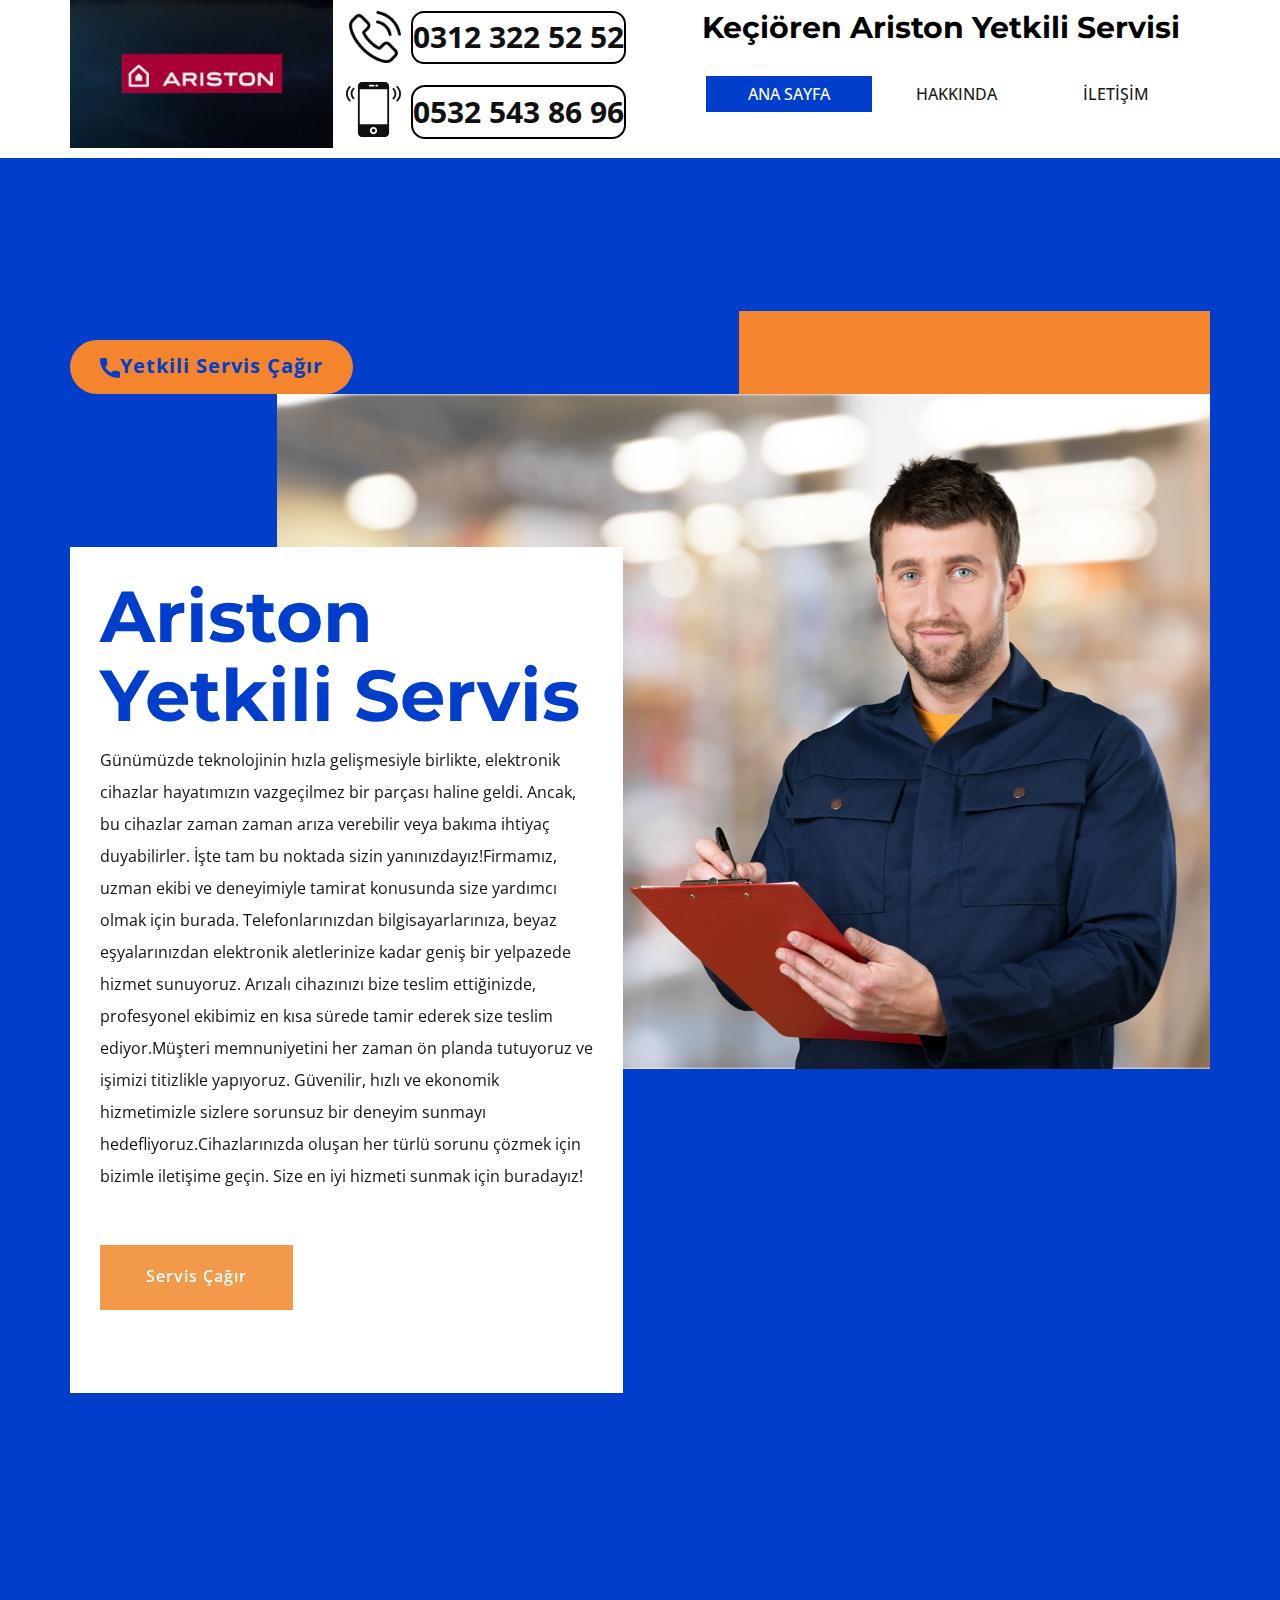
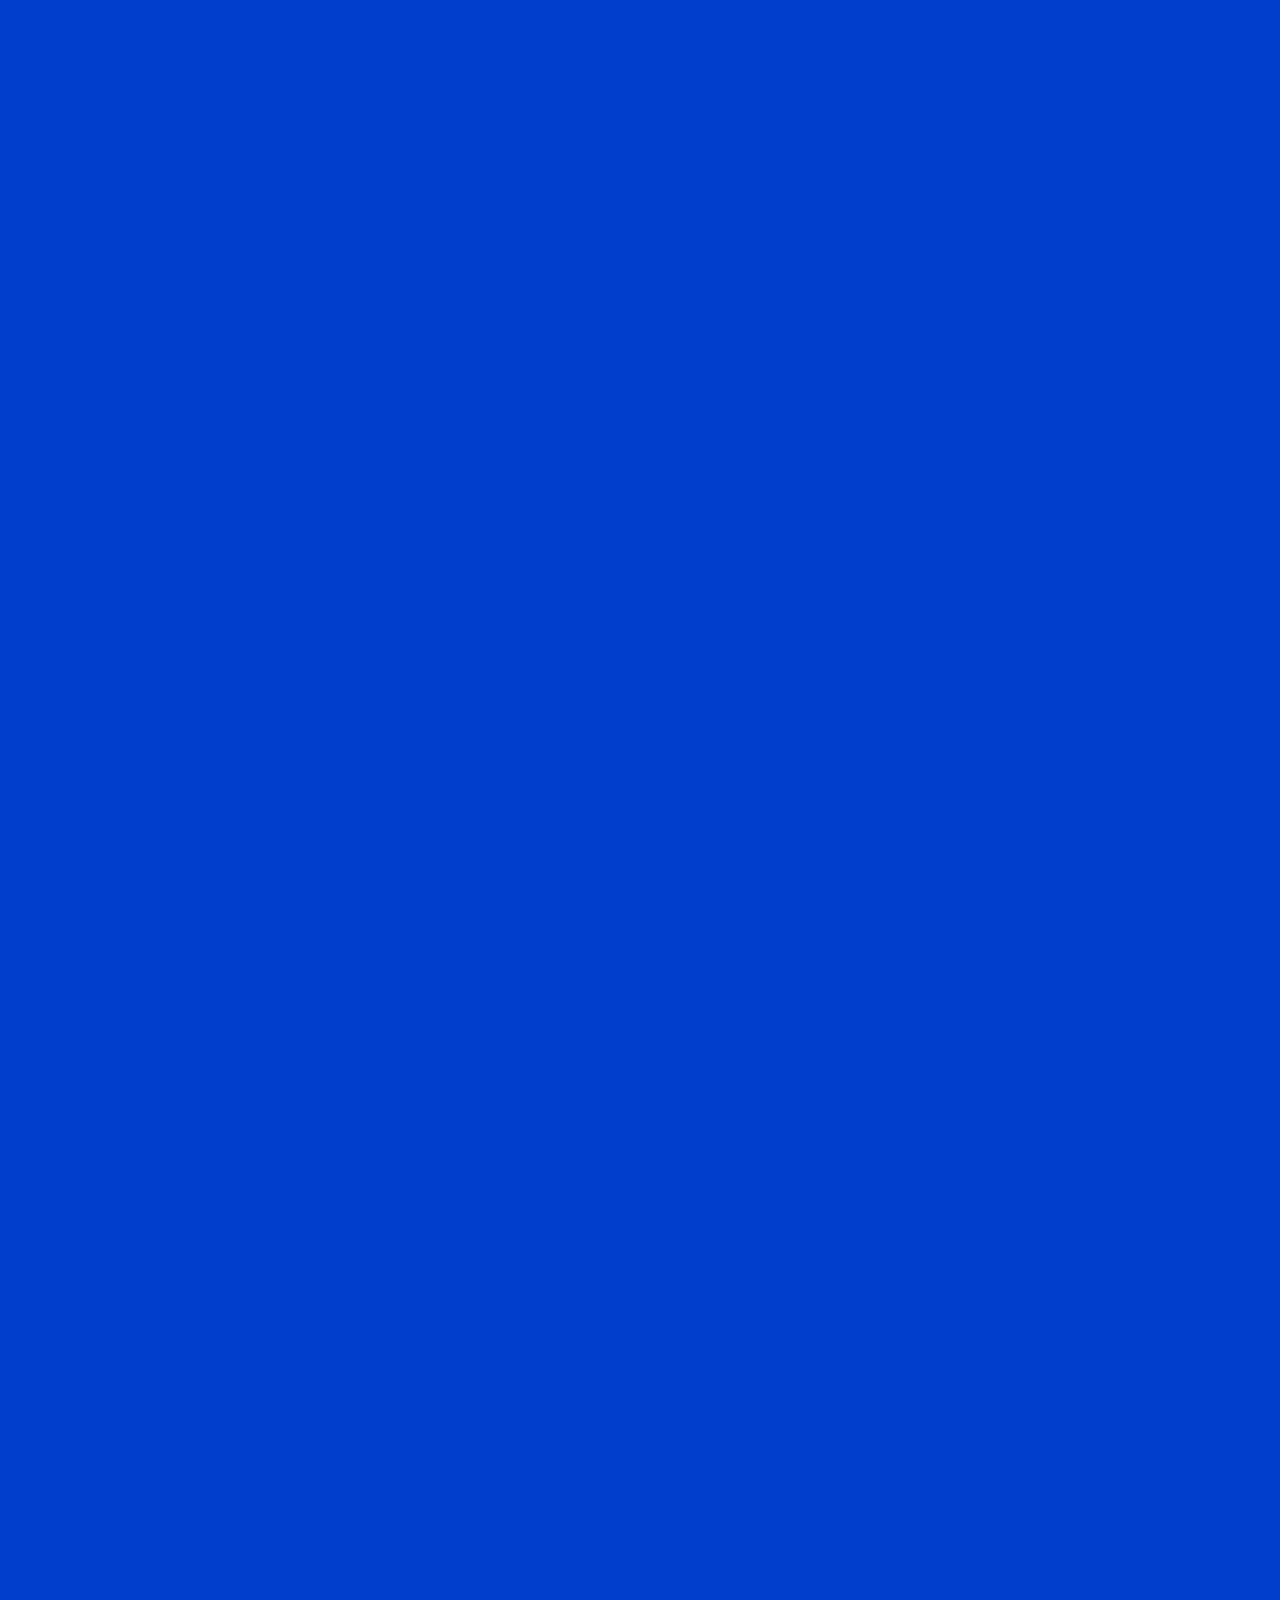
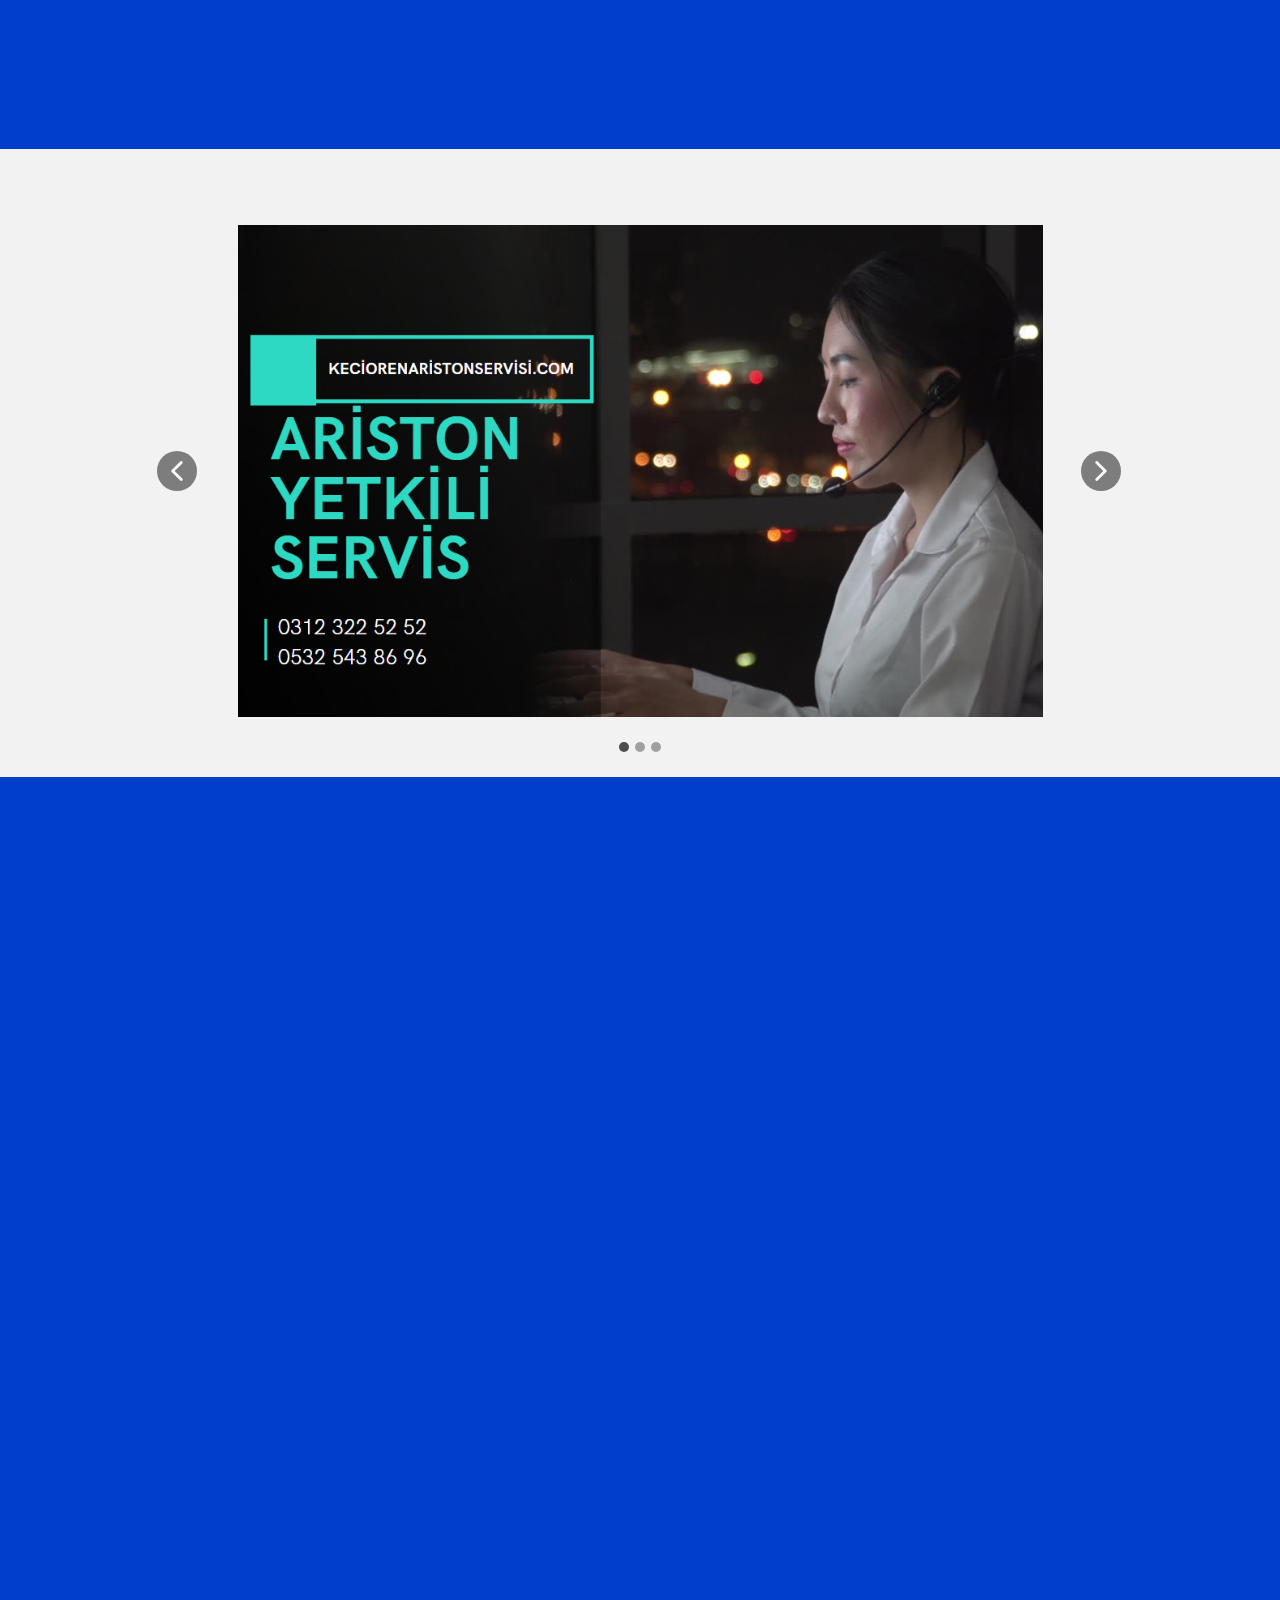
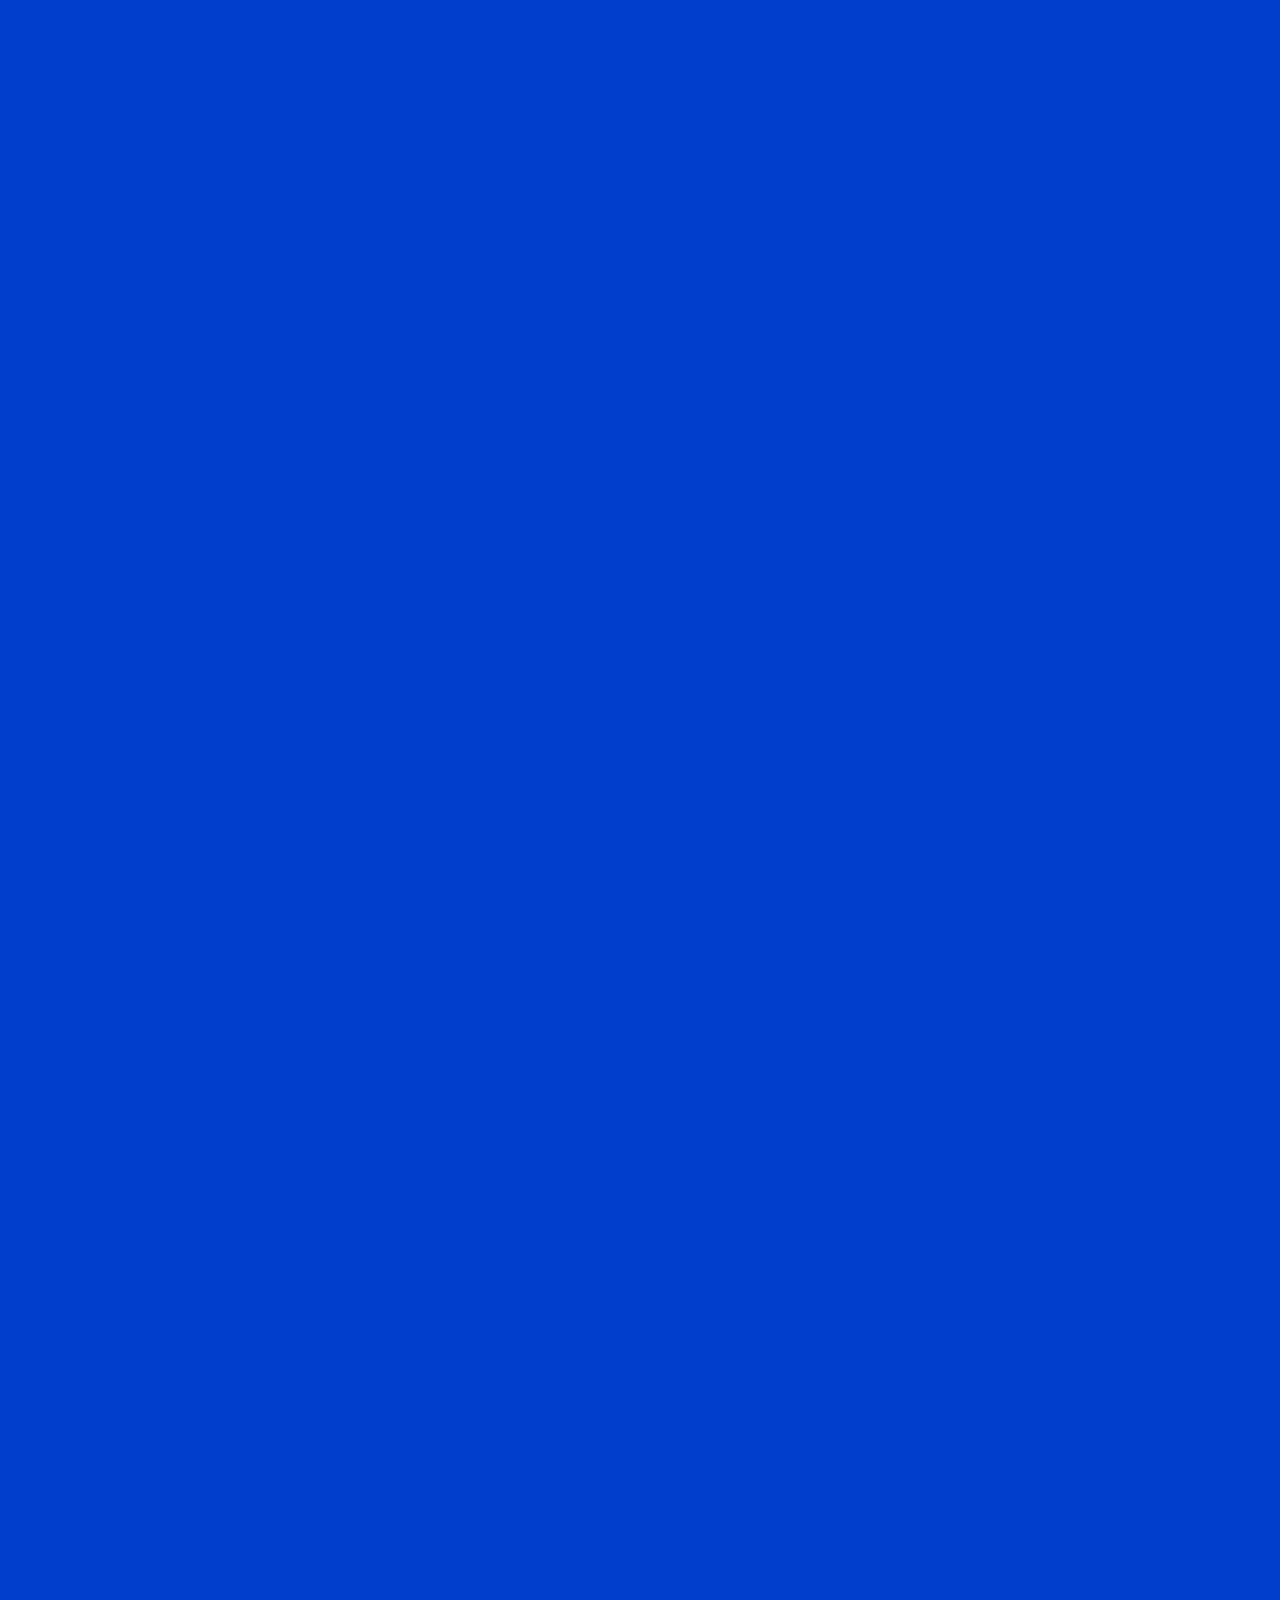
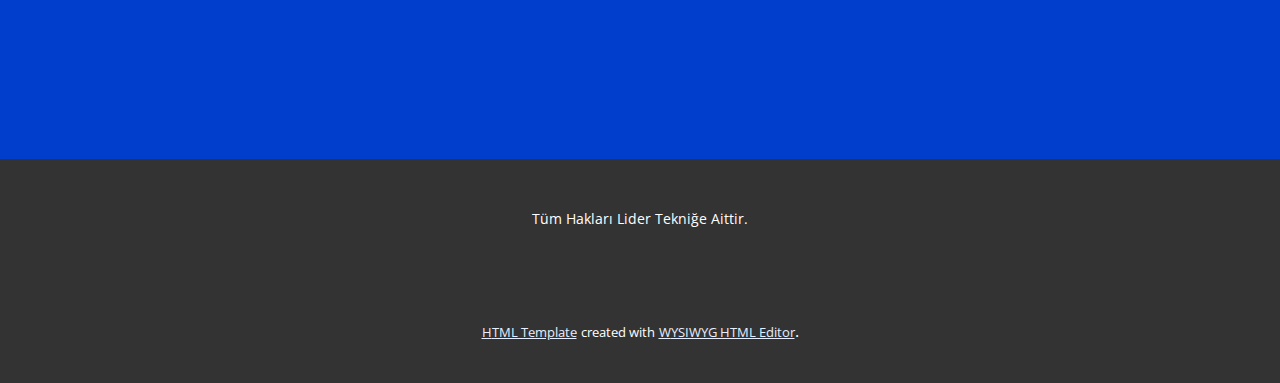
==== commit 6cc35780: "Add files via upload" ====
--- a/index.html
+++ b/index.html
@@ -2,14 +2,15 @@
 <html style="font-size: 16px;" lang="tr"><head>
     <meta name="viewport" content="width=device-width, initial-scale=1.0">
     <meta charset="utf-8">
-    <meta name="keywords" content="Our Works, Boost your brand with these key features, What We Do, ​Make your business better with us, Contact Us">
+    <meta name="keywords" content="ariston yetkili servis,kombi,çamaşır makinesi,bulaşık makinesi,ankara,yetkili,ariston">
     <meta name="description" content="">
-    <title>Ana Sayfa</title>
+    <title>Ankara Ariston Yetkili Servis|0312 322 52 52</title>
     <link rel="stylesheet" href="nicepage.css" media="screen">
 <link rel="stylesheet" href="Ana-Sayfa.css" media="screen">
     <script class="u-script" type="text/javascript" src="jquery.js" defer=""></script>
     <script class="u-script" type="text/javascript" src="nicepage.js" defer=""></script>
     <meta name="generator" content="Nicepage 6.5.3, nicepage.com">
+    <link rel="canonical" href="Ankara Ariston orijinal yedek parça,Ariston cihaz tamircisi Ankara,Ankara Ariston kombi bakımı,Ariston beyaz eşya tamiri Ankara,Ankara Ariston servisi,Ariston kombi tamiri Ankara,Ariston çamaşır makinesi servisi Ankara,Ariston bulaşık makinesi tamiri Ankara,Ariston teknik servis Ankara,Ankara Ariston yetkili teknik servisi,">
     <link id="u-theme-google-font" rel="stylesheet" href="https://fonts.googleapis.com/css?family=Montserrat:100,100i,200,200i,300,300i,400,400i,500,500i,600,600i,700,700i,800,800i,900,900i|Open+Sans:300,300i,400,400i,500,500i,600,600i,700,700i,800,800i">
     
     
@@ -22,29 +23,47 @@
 		"@context": "http://schema.org",
 		"@type": "Organization",
 		"name": "",
+		"url": "Ankara Ariston orijinal yedek parça,Ariston cihaz tamircisi Ankara,Ankara Ariston kombi bakımı,Ariston beyaz eşya tamiri Ankara,Ankara Ariston servisi,Ariston kombi tamiri Ankara,Ariston çamaşır makinesi servisi Ankara,Ariston bulaşık makinesi tamiri Ankara,Ariston teknik servis Ankara,Ankara Ariston yetkili teknik servisi,",
 		"logo": "images/maxresdefault.jpg"
 }</script>
     <meta name="theme-color" content="#003ecb">
-    <meta property="og:title" content="Ana Sayfa">
+    <meta property="og:title" content="Ankara Ariston Yetkili Servis|0312 322 52 52">
+    <meta property="og:url" content="Ankara Ariston orijinal yedek parça,Ariston cihaz tamircisi Ankara,Ankara Ariston kombi bakımı,Ariston beyaz eşya tamiri Ankara,Ankara Ariston servisi,Ariston kombi tamiri Ankara,Ariston çamaşır makinesi servisi Ankara,Ariston bulaşık makinesi tamiri Ankara,Ariston teknik servis Ankara,Ankara Ariston yetkili teknik servisi,">
     <meta property="og:type" content="website">
   <meta data-intl-tel-input-cdn-path="intlTelInput/"></head>
-  <body data-home-page="Ana-Sayfa.html" data-home-page-title="Ana Sayfa" data-path-to-root="./" data-include-products="false" class="u-body u-xl-mode" data-lang="tr"><header class="u-clearfix u-header u-header" id="sec-2eee"><div class="u-clearfix u-sheet u-valign-middle-xs u-sheet-1">
-        <a href="https://nicepage.com" class="u-image u-logo u-image-1" data-image-width="1280" data-image-height="720">
+  <body data-home-page="Ana-Sayfa.html" data-home-page-title="Ana Sayfa" data-path-to-root="./" data-include-products="false" class="u-body u-xl-mode" data-lang="tr"><header class="u-clearfix u-header u-header" id="sec-2eee"><div class="u-clearfix u-sheet u-sheet-1">
+        <h5 class="u-text u-text-default u-text-1">
+          <a class="u-border-none u-btn u-btn-round u-button-style u-radius u-text-black u-white u-btn-1" data-href="keciorenaristonservisi.com">Keçiören Ariston Yetkili Servisi </a>
+        </h5>
+        <a href="keciorenaristonservisi.com" class="u-image u-logo u-image-1" data-image-width="1280" data-image-height="720" title="Ariston Yetkili Servis">
           <img src="images/maxresdefault.jpg" class="u-logo-image u-logo-image-1">
-        </a>
-        <h5 class="u-text u-text-default u-text-1">Keçiören Ariston Yetkili Servisi </h5>
-        <nav class="u-menu u-menu-hamburger u-offcanvas u-menu-1" data-responsive-from="XL">
-          <div class="menu-collapse" style="font-size: 1rem; letter-spacing: 0px; font-weight: 700;" wfd-invisible="true">
-            <a class="u-button-style u-custom-active-border-color u-custom-border u-custom-border-color u-custom-borders u-custom-hover-border-color u-custom-left-right-menu-spacing u-custom-padding-bottom u-custom-text-color u-custom-text-hover-color u-custom-top-bottom-menu-spacing u-nav-link u-text-active-palette-1-base u-text-hover-palette-2-base" href="#">
+        </a><span class="u-file-icon u-icon u-icon-1"><img src="images/126509.png" alt=""></span>
+        <a href="tel:03123225252" class="u-active-none u-border-2 u-border-black u-border-hover-black u-btn u-btn-round u-button-style u-hover-none u-radius u-white u-btn-2">0312 322 52 52 </a><span class="u-icon u-icon-2"><svg class="u-svg-link" preserveAspectRatio="xMidYMin slice" viewBox="0 0 60 60" style=""><use xmlns:xlink="http://www.w3.org/1999/xlink" xlink:href="#svg-bb15"></use></svg><svg class="u-svg-content" viewBox="0 0 60 60" x="0px" y="0px" id="svg-bb15" style="enable-background:new 0 0 60 60;"><g><path d="M56.612,4.569c-0.391-0.391-1.023-0.391-1.414,0s-0.391,1.023,0,1.414c3.736,3.736,3.736,9.815,0,13.552
+		c-0.391,0.391-0.391,1.023,0,1.414c0.195,0.195,0.451,0.293,0.707,0.293s0.512-0.098,0.707-0.293
+		C61.128,16.434,61.128,9.085,56.612,4.569z"></path><path d="M52.401,6.845c-0.391-0.391-1.023-0.391-1.414,0s-0.391,1.023,0,1.414c1.237,1.237,1.918,2.885,1.918,4.639
+		s-0.681,3.401-1.918,4.638c-0.391,0.391-0.391,1.023,0,1.414c0.195,0.195,0.451,0.293,0.707,0.293s0.512-0.098,0.707-0.293
+		c1.615-1.614,2.504-3.764,2.504-6.052S54.017,8.459,52.401,6.845z"></path><path d="M4.802,5.983c0.391-0.391,0.391-1.023,0-1.414s-1.023-0.391-1.414,0c-4.516,4.516-4.516,11.864,0,16.38
+		c0.195,0.195,0.451,0.293,0.707,0.293s0.512-0.098,0.707-0.293c0.391-0.391,0.391-1.023,0-1.414
+		C1.065,15.799,1.065,9.72,4.802,5.983z"></path><path d="M9.013,6.569c-0.391-0.391-1.023-0.391-1.414,0c-1.615,1.614-2.504,3.764-2.504,6.052s0.889,4.438,2.504,6.053
+		c0.195,0.195,0.451,0.293,0.707,0.293s0.512-0.098,0.707-0.293c0.391-0.391,0.391-1.023,0-1.414
+		c-1.237-1.237-1.918-2.885-1.918-4.639S7.775,9.22,9.013,7.983C9.403,7.593,9.403,6.96,9.013,6.569z"></path><circle cx="30" cy="53" r="2"></circle><path d="M42.595,0H17.405C14.976,0,13,1.977,13,4.405v51.189C13,58.023,14.976,60,17.405,60h25.189C45.024,60,47,58.023,47,55.595
+		V4.405C47,1.977,45.024,0,42.595,0z M33,3h1c0.552,0,1,0.447,1,1s-0.448,1-1,1h-1c-0.552,0-1-0.447-1-1S32.448,3,33,3z M26,3h4
+		c0.552,0,1,0.447,1,1s-0.448,1-1,1h-4c-0.552,0-1-0.447-1-1S25.448,3,26,3z M30,57c-2.206,0-4-1.794-4-4s1.794-4,4-4s4,1.794,4,4
+		S32.206,57,30,57z M45,46H15V8h30V46z"></path>
+</g></svg></span>
+        <a href="tel:05325438696" class="u-active-none u-border-2 u-border-black u-btn u-btn-round u-button-style u-hover-none u-radius u-white u-btn-3">0532 543 86 96 </a>
+        <nav class="u-menu u-menu-one-level u-offcanvas u-menu-1" data-responsive-from="MD">
+          <div class="menu-collapse" style="font-size: 1rem; letter-spacing: 0px; text-transform: uppercase; font-weight: 500;" wfd-invisible="true">
+            <a class="u-button-style u-custom-active-border-color u-custom-active-color u-custom-border u-custom-border-color u-custom-borders u-custom-hover-border-color u-custom-hover-color u-custom-left-right-menu-spacing u-custom-padding-bottom u-custom-text-active-color u-custom-text-color u-custom-text-hover-color u-custom-top-bottom-menu-spacing u-nav-link u-text-active-palette-1-base u-text-hover-palette-2-base" href="#">
               <svg class="u-svg-link" viewBox="0 0 24 24"><use xmlns:xlink="http://www.w3.org/1999/xlink" xlink:href="#menu-hamburger"></use></svg>
               <svg class="u-svg-content" version="1.1" id="menu-hamburger" viewBox="0 0 16 16" x="0px" y="0px" xmlns:xlink="http://www.w3.org/1999/xlink" xmlns="http://www.w3.org/2000/svg"><g><rect y="1" width="16" height="2"></rect><rect y="7" width="16" height="2"></rect><rect y="13" width="16" height="2"></rect>
 </g></svg>
             </a>
           </div>
           <div class="u-nav-container" wfd-invisible="true">
-            <ul class="u-nav u-spacing-20 u-unstyled u-nav-1"><li class="u-nav-item"><a class="u-border-active-palette-1-base u-border-hover-palette-1-base u-border-no-bottom u-border-no-left u-border-no-right u-border-no-top u-button-style u-nav-link u-text-active-palette-1-base u-text-grey-90 u-text-hover-palette-2-base" href="Ana-Sayfa.html" style="padding: 10px;">Ana Sayfa</a>
-</li><li class="u-nav-item"><a class="u-border-active-palette-1-base u-border-hover-palette-1-base u-border-no-bottom u-border-no-left u-border-no-right u-border-no-top u-button-style u-nav-link u-text-active-palette-1-base u-text-grey-90 u-text-hover-palette-2-base" href="Hakkında.html" style="padding: 10px;">Hakkında</a>
-</li><li class="u-nav-item"><a class="u-border-active-palette-1-base u-border-hover-palette-1-base u-border-no-bottom u-border-no-left u-border-no-right u-border-no-top u-button-style u-nav-link u-text-active-palette-1-base u-text-grey-90 u-text-hover-palette-2-base" href="İletişim.html" style="padding: 10px;">İletişim</a>
+            <ul class="u-nav u-spacing-2 u-unstyled u-nav-1"><li class="u-nav-item"><a class="u-active-palette-1-base u-border-active-palette-1-base u-border-hover-palette-1-light-1 u-border-no-left u-border-no-right u-border-no-top u-button-style u-hover-palette-1-light-1 u-nav-link u-text-active-white u-text-grey-90 u-text-hover-white" href="Ana-Sayfa.html" style="padding: 10px 42px;">Ana Sayfa</a>
+</li><li class="u-nav-item"><a class="u-active-palette-1-base u-border-active-palette-1-base u-border-hover-palette-1-light-1 u-border-no-left u-border-no-right u-border-no-top u-button-style u-hover-palette-1-light-1 u-nav-link u-text-active-white u-text-grey-90 u-text-hover-white" href="Hakkında.html" style="padding: 10px 42px;">Hakkında</a>
+</li><li class="u-nav-item"><a class="u-active-palette-1-base u-border-active-palette-1-base u-border-hover-palette-1-light-1 u-border-no-left u-border-no-right u-border-no-top u-button-style u-hover-palette-1-light-1 u-nav-link u-text-active-white u-text-grey-90 u-text-hover-white" href="İletişim.html" style="padding: 10px 42px;">İletişim</a>
 </li></ul>
           </div>
           <div class="u-nav-container-collapse" wfd-invisible="true">
@@ -60,10 +79,11 @@
             <div class="u-black u-menu-overlay u-opacity u-opacity-70" wfd-invisible="true"></div>
           </div>
         </nav>
-        <a href="tel:03123225252" class="u-active-none u-btn u-btn-rectangle u-button-style u-hover-none u-none u-btn-1">0312 322 52 52 </a>
       </div></header>
     <section class="u-clearfix u-palette-1-base u-section-1" id="carousel_094d">
-      <div class="u-clearfix u-sheet u-valign-bottom u-sheet-1">
+      <div class="u-clearfix u-sheet u-sheet-1">
+        <a href="tel:03123225252" class="u-active-none u-border-none u-btn u-btn-round u-button-style u-hidden-xs u-hover-none u-palette-3-base u-radius u-text-hover-palette-4-base u-text-palette-1-base u-btn-1"><span class="u-icon u-text-palette-1-base"><svg class="u-svg-content" viewBox="0 0 405.333 405.333" x="0px" y="0px" style="width: 1em; height: 1em;"><path d="M373.333,266.88c-25.003,0-49.493-3.904-72.704-11.563c-11.328-3.904-24.192-0.896-31.637,6.699l-46.016,34.752    c-52.8-28.181-86.592-61.952-114.389-114.368l33.813-44.928c8.512-8.512,11.563-20.971,7.915-32.64    C142.592,81.472,138.667,56.96,138.667,32c0-17.643-14.357-32-32-32H32C14.357,0,0,14.357,0,32    c0,205.845,167.488,373.333,373.333,373.333c17.643,0,32-14.357,32-32V298.88C405.333,281.237,390.976,266.88,373.333,266.88z"></path></svg></span>Yetkili Servis Çağır
+        </a>
         <div class="u-palette-3-base u-shape u-shape-rectangle u-shape-1" data-animation-name="customAnimationIn" data-animation-duration="1500" data-animation-delay="500"></div>
         <div class="u-palette-3-base u-shape u-shape-rectangle u-shape-2" data-animation-name="customAnimationIn" data-animation-duration="1500" data-animation-delay="750"></div>
         <img src="images/2313415132-0.jpeg" alt="" class="u-image u-image-default u-image-1" data-image-width="5760" data-image-height="3840" data-animation-name="customAnimationIn" data-animation-duration="1000" data-animation-delay="0">
@@ -71,7 +91,7 @@
           <div class="u-container-layout u-container-layout-1">
             <h1 class="u-align-left u-text u-text-palette-1-base u-text-1" data-animation-name="customAnimationIn" data-animation-duration="1500" data-animation-delay="500">Ariston Yetkili Servis </h1>
             <p class="u-align-left u-text u-text-2"> Günümüzde teknolojinin hızla gelişmesiyle birlikte, elektronik cihazlar hayatımızın vazgeçilmez bir parçası haline geldi. Ancak, bu cihazlar zaman zaman arıza verebilir veya bakıma ihtiyaç duyabilirler. İşte tam bu noktada sizin yanınızdayız!Firmamız, uzman ekibi ve deneyimiyle tamirat konusunda size yardımcı olmak için burada. Telefonlarınızdan bilgisayarlarınıza, beyaz eşyalarınızdan elektronik aletlerinize kadar geniş bir yelpazede hizmet sunuyoruz. Arızalı cihazınızı bize teslim ettiğinizde, profesyonel ekibimiz en kısa sürede tamir ederek size teslim ediyor.Müşteri memnuniyetini her zaman ön planda tutuyoruz ve işimizi titizlikle yapıyoruz. Güvenilir, hızlı ve ekonomik hizmetimizle sizlere sorunsuz bir deneyim sunmayı hedefliyoruz.Cihazlarınızda oluşan her türlü sorunu çözmek için bizimle iletişime geçin. Size en iyi hizmeti sunmak için buradayız! </p>
-            <a href="tel:03123225252" class="u-align-left u-btn u-button-style u-hover-palette-3-base u-palette-2-base u-btn-1" data-animation-name="customAnimationIn" data-animation-duration="1750" data-animation-delay="750">Servis Çağır</a>
+            <a href="tel:03123225252" class="u-align-left u-btn u-button-style u-hover-palette-3-base u-palette-2-base u-btn-2" data-animation-name="customAnimationIn" data-animation-duration="1750" data-animation-delay="750">Servis Çağır</a>
           </div>
         </div>
       </div>
@@ -119,11 +139,11 @@
     </section>
     <section class="u-align-center u-clearfix u-grey-5 u-section-3" id="sec-305d">
       <div class="u-clearfix u-sheet u-sheet-1">
-        <div class="custom-expanded u-carousel u-gallery u-gallery-slider u-hidden-xs u-layout-carousel u-lightbox u-no-transition u-show-text-on-hover u-gallery-1" id="carousel-8467" data-interval="5000" data-u-ride="carousel">
+        <div class="custom-expanded u-carousel u-gallery u-gallery-slider u-hidden-xs u-layout-carousel u-lightbox u-no-transition u-show-text-on-hover u-gallery-1" id="carousel-094a" data-interval="5000" data-u-ride="carousel">
           <ol class="u-absolute-hcenter u-carousel-indicators u-carousel-indicators-1">
-            <li data-u-target="#carousel-8467" data-u-slide-to="0" class="u-active u-grey-70 u-shape-circle" style="width: 10px; height: 10px;"></li>
-            <li data-u-target="#carousel-8467" data-u-slide-to="1" class="u-grey-70 u-shape-circle" style="width: 10px; height: 10px;"></li>
-            <li data-u-target="#carousel-8467" data-u-slide-to="2" class="u-grey-70 u-shape-circle" style="width: 10px; height: 10px;"></li>
+            <li data-u-target="#carousel-094a" data-u-slide-to="0" class="u-active u-grey-70 u-shape-circle" style="width: 10px; height: 10px;"></li>
+            <li data-u-target="#carousel-094a" data-u-slide-to="1" class="u-grey-70 u-shape-circle" style="width: 10px; height: 10px;"></li>
+            <li data-u-target="#carousel-094a" data-u-slide-to="2" class="u-grey-70 u-shape-circle" style="width: 10px; height: 10px;"></li>
           </ol>
           <div class="u-carousel-inner u-gallery-inner" role="listbox">
             <div class="u-active u-carousel-item u-effect-fade u-gallery-item u-carousel-item-1">
@@ -131,8 +151,8 @@
                 <img class="u-back-image u-expanded" src="images/videofotoraf1.png">
               </div>
               <div class="u-align-center u-over-slide u-shading u-valign-bottom u-over-slide-1">
-                <h3 class="u-gallery-heading">Sample Title</h3>
-                <p class="u-gallery-text">Sample Text</p>
+                <h3 class="u-gallery-heading">Ariston Yetkili Servis</h3>
+                <p class="u-gallery-text">Ariston Yetkili Servis</p>
               </div>
             </div>
             <div class="u-carousel-item u-effect-fade u-gallery-item u-carousel-item-2">
@@ -151,7 +171,7 @@
               <div class="u-align-center u-over-slide u-shading u-valign-bottom u-over-slide-3"></div>
             </div>
           </div>
-          <a class="u-absolute-vcenter u-carousel-control u-carousel-control-prev u-grey-70 u-icon-circle u-opacity u-opacity-70 u-spacing-10 u-text-white u-carousel-control-1" href="#carousel-8467" role="button" data-u-slide="prev">
+          <a class="u-absolute-vcenter u-carousel-control u-carousel-control-prev u-grey-70 u-icon-circle u-opacity u-opacity-70 u-spacing-10 u-text-white u-carousel-control-1" href="#carousel-094a" role="button" data-u-slide="prev">
             <span aria-hidden="true">
               <svg viewBox="0 0 451.847 451.847"><path d="M97.141,225.92c0-8.095,3.091-16.192,9.259-22.366L300.689,9.27c12.359-12.359,32.397-12.359,44.751,0
 c12.354,12.354,12.354,32.388,0,44.748L173.525,225.92l171.903,171.909c12.354,12.354,12.354,32.391,0,44.744
@@ -163,7 +183,7 @@
 c-12.354,12.365-32.386,12.365-44.745,0l-194.29-194.281C100.226,242.115,97.141,234.018,97.141,225.92z"></path></svg>
             </span>
           </a>
-          <a class="u-absolute-vcenter u-carousel-control u-carousel-control-next u-grey-70 u-icon-circle u-opacity u-opacity-70 u-spacing-10 u-text-white u-carousel-control-2" href="#carousel-8467" role="button" data-u-slide="next">
+          <a class="u-absolute-vcenter u-carousel-control u-carousel-control-next u-grey-70 u-icon-circle u-opacity u-opacity-70 u-spacing-10 u-text-white u-carousel-control-2" href="#carousel-094a" role="button" data-u-slide="next">
             <span aria-hidden="true">
               <svg viewBox="0 0 451.846 451.847"><path d="M345.441,248.292L151.154,442.573c-12.359,12.365-32.397,12.365-44.75,0c-12.354-12.354-12.354-32.391,0-44.744
 L278.318,225.92L106.409,54.017c-12.354-12.359-12.354-32.394,0-44.748c12.354-12.359,32.391-12.359,44.75,0l194.287,194.284
@@ -212,56 +232,56 @@
           <div class="u-repeater u-repeater-1">
             <div class="u-align-center u-container-align-center-lg u-container-align-center-md u-container-align-center-sm u-container-align-center-xs u-container-style u-list-item u-repeater-item u-shape-round u-top-left-radius-20 u-white u-list-item-1" data-animation-name="customAnimationIn" data-animation-duration="1500" data-animation-delay="500">
               <div class="u-container-layout u-similar-container u-container-layout-1">
-                <div class="u-border-8 u-border-no-left u-border-no-right u-border-no-top u-border-palette-1-base u-expanded-width u-image u-image-circle u-image-1" alt="" data-image-width="225" data-image-height="225"></div>
+                <img class="u-expanded-width u-image u-image-round u-radius u-image-1" alt="" data-image-width="1280" data-image-height="797" src="images/cdb2381a13177db8610dc68613e9ed96c82123422ae9ac0c09eb0d48280cd74fcf8963a5074524fe8c4d779eb914e52dd4cd12dac36c4bf12489d3_1280.jpg">
                 <h5 class="u-align-center-lg u-align-center-md u-align-center-sm u-align-center-xs u-hover-feature u-text u-text-3"> İnceleme ve Teşhis</h5>
                 <p class="u-align-center-lg u-align-center-md u-align-center-sm u-align-center-xs u-hover-feature u-text u-text-4"> Servis ekibi, cihazın genel durumunu inceleyerek sorunun ne olduğunu belirlemek için bir teşhis yapar.</p>
               </div>
             </div>
             <div class="u-align-center u-container-align-center-lg u-container-style u-list-item u-repeater-item u-shape-round u-top-left-radius-20 u-video-cover u-white u-list-item-2" data-animation-name="customAnimationIn" data-animation-duration="1500" data-animation-delay="500">
               <div class="u-container-layout u-similar-container u-container-layout-2">
-                <div class="u-border-8 u-border-no-left u-border-no-right u-border-no-top u-border-palette-1-base u-expanded-width u-image u-image-circle u-image-2" alt="" data-image-width="225" data-image-height="225"></div>
+                <img class="u-expanded-width u-image u-image-round u-radius u-image-2" alt="" data-image-width="1280" data-image-height="814" src="images/d676e2b7b5e73e4d139a07d4102f33e94499645a7d228a1a0d4fef6b24b42cf927b5a1eab2fd34c73c56bcf7af8804224f7305de800ebfb455e91d_1280.jpg">
                 <h5 class="u-align-center-lg u-align-center-md u-align-center-sm u-align-center-xs u-hover-feature u-text u-text-5"> Arıza Tespiti</h5>
                 <p class="u-align-center-lg u-align-center-md u-align-center-sm u-align-center-xs u-hover-feature u-text u-text-6"> Makinenin iç ve dış bileşenlerini kontrol ederek arızayı tespit ederler. Donanım veya yazılım sorunları olup olmadığını kontrol ederler.</p>
               </div>
             </div>
             <div class="u-align-center u-container-align-center-lg u-container-align-center-md u-container-align-center-sm u-container-align-center-xs u-container-style u-list-item u-repeater-item u-shape-round u-top-left-radius-20 u-video-cover u-white u-list-item-3" data-animation-name="customAnimationIn" data-animation-duration="1500" data-animation-delay="500">
               <div class="u-container-layout u-similar-container u-container-layout-3">
-                <div class="u-border-8 u-border-no-left u-border-no-right u-border-no-top u-border-palette-1-base u-expanded-width u-image u-image-circle u-image-3" alt="" data-image-width="242" data-image-height="208"></div>
+                <img class="u-expanded-width u-image u-image-round u-radius u-image-3" alt="" data-image-width="1280" data-image-height="748" src="images/c7fbd12852781207975e826a01abdca8b498dde57d2daf855998aa03a6bf3afa51b2df422702fdc498a4173d00d3c1f0ae97846d2622058f6a04b0_1280.jpg">
                 <h5 class="u-align-center-lg u-align-center-md u-align-center-sm u-align-center-xs u-hover-feature u-text u-text-7"> Onarım Gereksinimlerini Belirleme</h5>
                 <p class="u-align-center-lg u-align-center-md u-align-center-sm u-align-center-xs u-hover-feature u-text u-text-8"> Arızanın doğası ve karmaşıklığına bağlı olarak, onarım için gerekli parçaların veya malzemelerin belirlenmesi gerekir.</p>
               </div>
             </div>
             <div class="u-align-center u-container-align-center-lg u-container-align-center-md u-container-align-center-sm u-container-align-center-xs u-container-style u-list-item u-repeater-item u-shape-round u-top-left-radius-20 u-video-cover u-white u-list-item-4" data-animation-name="customAnimationIn" data-animation-duration="1500" data-animation-delay="500">
               <div class="u-container-layout u-similar-container u-container-layout-4">
-                <div class="u-border-8 u-border-no-left u-border-no-right u-border-no-top u-border-palette-1-base u-expanded-width u-image u-image-circle u-image-4" alt="" data-image-width="224" data-image-height="224"></div>
+                <img class="u-expanded-width u-image u-image-default u-image-4" alt="" data-image-width="1280" data-image-height="853" src="images/bc699d798a66c71204bbb2ca6b166f1a9139a44aba3d211fbcdb28aa7a3cd8a31f1168733fc67618b6d5e8deab410c73dcef13eb4344cd4b3d9ce4_1280.jpg">
                 <h5 class="u-align-center-lg u-align-center-md u-align-center-sm u-align-center-xs u-hover-feature u-text u-text-9"> Onarım ve Değişim</h5>
                 <p class="u-align-center-lg u-align-center-md u-align-center-sm u-align-center-xs u-hover-feature u-text u-text-10"> Gerekli olan parçaları veya bileşenleri değiştirme veya onarma işlemine başlarlar. Bu, arızanın türüne ve cihazın durumuna bağlı olarak değişebilir.</p>
               </div>
             </div>
             <div class="u-align-center u-container-align-center-lg u-container-align-center-md u-container-align-center-sm u-container-align-center-xs u-container-style u-list-item u-repeater-item u-shape-round u-top-left-radius-20 u-video-cover u-white u-list-item-5" data-animation-name="customAnimationIn" data-animation-duration="1500" data-animation-delay="500">
               <div class="u-container-layout u-similar-container u-container-layout-5">
-                <div class="u-border-8 u-border-no-left u-border-no-right u-border-no-top u-border-palette-1-base u-expanded-width u-image u-image-circle u-image-5" alt="" data-image-width="224" data-image-height="224"></div>
+                <img class="u-expanded-width u-image u-image-round u-radius u-image-5" alt="" data-image-width="1280" data-image-height="853" src="images/b94d4412b6a0680ed37c81ee91466bfa5c3ec8a15a8a35beb36739f98c43e31a840216d8b95059a95dbf07bdd26f01fc6f16c5de0bb716358c61b4_1280.jpg">
                 <h5 class="u-align-center-lg u-align-center-md u-align-center-sm u-align-center-xs u-hover-feature u-text u-text-11"> Test Etme</h5>
                 <p class="u-align-center-lg u-align-center-md u-align-center-sm u-align-center-xs u-hover-feature u-text u-text-12"> Onarımların veya değişimlerin ardından, cihazı test ederler. Bu, cihazın doğru şekilde çalışıp çalışmadığını kontrol etmek için yapılır.</p>
               </div>
             </div>
             <div class="u-align-center u-container-align-center-lg u-container-align-center-md u-container-align-center-sm u-container-align-center-xs u-container-style u-list-item u-repeater-item u-shape-round u-top-left-radius-20 u-video-cover u-white u-list-item-6" data-animation-name="customAnimationIn" data-animation-duration="1500" data-animation-delay="500">
               <div class="u-container-layout u-similar-container u-container-layout-6">
-                <div class="u-border-8 u-border-no-left u-border-no-right u-border-no-top u-border-palette-1-base u-expanded-width u-image u-image-circle u-image-6" alt="" data-image-width="225" data-image-height="225"></div>
+                <img class="u-expanded-width u-image u-image-round u-radius u-image-6" alt="" data-image-width="1280" data-image-height="853" src="images/278a29f6a8ef0323a3bbb2b403a3ad0fa706a8481a33b38674d4d57e2a4375658c59617d2546b00694b665b7767c95f560cd98c637f5585ea24da4_1280.jpg">
                 <h5 class="u-align-center-lg u-align-center-md u-align-center-sm u-align-center-xs u-hover-feature u-text u-text-13"> Temizlik ve Bakım</h5>
                 <p class="u-align-center-lg u-align-center-md u-align-center-sm u-align-center-xs u-hover-feature u-text u-text-14"> Onarımların tamamlanmasının ardından, cihazın genel temizliğini yapabilir ve gerekli bakım işlemlerini gerçekleştirebilirler.</p>
               </div>
             </div>
             <div class="u-align-center u-container-align-center-lg u-container-align-center-md u-container-align-center-sm u-container-align-center-xs u-container-style u-list-item u-repeater-item u-shape-round u-top-left-radius-20 u-video-cover u-white u-list-item-7" data-animation-name="customAnimationIn" data-animation-duration="1500" data-animation-delay="500">
               <div class="u-container-layout u-similar-container u-container-layout-7">
-                <div class="u-border-8 u-border-no-left u-border-no-right u-border-no-top u-border-palette-1-base u-expanded-width u-image u-image-circle u-image-7" alt="" data-image-width="225" data-image-height="224"></div>
+                <img class="u-expanded-width u-image u-image-round u-radius u-image-7" alt="" data-image-width="1280" data-image-height="720" src="images/134c9fabe0c5769b6ad5cb910cd5b43058afe62554f0c7154e23c9102c2cdeaadbd1c3860f465fde6750e511f8494551968239abc8e8a8dca23820_1280.jpg">
                 <h5 class="u-align-center-lg u-align-center-md u-align-center-sm u-align-center-xs u-hover-feature u-text u-text-15"> Kullanıcı Talimatları</h5>
                 <p class="u-align-center-lg u-align-center-md u-align-center-sm u-align-center-xs u-hover-feature u-text u-text-16"> Müşteriye, cihazın kullanımı ve bakımıyla ilgili önerilerde bulunurlar. Bu, cihazın daha uzun süre verimli bir şekilde çalışmasını sağlar.</p>
               </div>
             </div>
             <div class="u-align-center u-container-align-center-lg u-container-align-center-md u-container-align-center-sm u-container-align-center-xs u-container-style u-list-item u-repeater-item u-shape-round u-top-left-radius-20 u-video-cover u-white u-list-item-8" data-animation-name="customAnimationIn" data-animation-duration="1500" data-animation-delay="500">
               <div class="u-container-layout u-similar-container u-container-layout-8">
-                <div class="u-border-8 u-border-no-left u-border-no-right u-border-no-top u-border-palette-1-base u-expanded-width u-image u-image-circle u-image-8" alt="" data-image-width="225" data-image-height="225"></div>
+                <img class="u-expanded-width u-image u-image-round u-radius u-image-8" alt="" data-image-width="1280" data-image-height="821" src="images/66b0be9cadae7fcb725b625aad7d40558930cfdbf7a5cc3ccc03646b6dfe6acf42d371e864d3efaa9216b441161a26f5a62e3d264db3a9736f354e_1280.jpg">
                 <h5 class="u-align-center-lg u-align-center-md u-align-center-sm u-align-center-xs u-hover-feature u-text u-text-17"> Fatura ve Raporlama</h5>
                 <p class="u-align-center-lg u-align-center-md u-align-center-sm u-align-center-xs u-hover-feature u-text u-text-18"> Hizmetin tamamlanmasının ardından, müşteriye yapılan işin detaylarını içeren bir fatura sunulur. Ayrıca, yapılan işin bir raporu da verilebilir.</p>
               </div>
@@ -325,6 +345,9 @@
       <a class="u-link" href="https://nicepage.com/wysiwyg-html-editor" target="_blank">
         <span>WYSIWYG HTML Editor</span>
       </a>. 
-    </section>
+    </section><span style="height: 64px; width: 64px; margin-left: 0px; margin-right: auto; margin-top: 0px; background-image: none; right: 20px; bottom: 20px; padding: 15px" class="u-back-to-top u-icon u-icon-circle u-opacity u-opacity-85 u-palette-1-base" data-href="#">
+        <svg class="u-svg-link" preserveAspectRatio="xMidYMin slice" viewBox="0 0 551.13 551.13"><use xmlns:xlink="http://www.w3.org/1999/xlink" xlink:href="#svg-1d98"></use></svg>
+        <svg class="u-svg-content" enable-background="new 0 0 551.13 551.13" viewBox="0 0 551.13 551.13" xmlns="http://www.w3.org/2000/svg" id="svg-1d98"><path d="m275.565 189.451 223.897 223.897h51.668l-275.565-275.565-275.565 275.565h51.668z"></path></svg>
+    </span>
   
 </body></html>--- a/nicepage.css
+++ b/nicepage.css
@@ -42438,13 +42438,23 @@
 }
 
 .u-header .u-sheet-1 {
-  min-height: 111px;
+  min-height: 157px;
+}
+
+.u-header .u-text-1 {
+  font-size: 1.875rem;
+  margin: 0 0 0 auto;
+}
+
+.u-header .u-btn-1 {
+  --radius: 10px;
+  background-image: none;
 }
 
 .u-header .u-image-1 {
-  width: 195px;
-  height: 109px;
-  margin: 1px auto 0 0;
+  width: 263px;
+  height: 147px;
+  margin: -56px auto 0 0;
 }
 
 .u-header .u-logo-image-1 {
@@ -42452,82 +42462,154 @@
   height: 100%;
 }
 
-.u-header .u-text-1 {
+.u-header .u-icon-1 {
+  width: 52px;
+  height: 52px;
+  margin: -137px auto 0 279px;
+  padding: 0;
+}
+
+.u-header .u-btn-2 {
+  background-image: none;
   font-size: 1.875rem;
-  margin: -98px 281px 0 auto;
+  font-weight: 700;
+  --radius: 13px;
+  margin: -52px auto 0 341px;
+  padding: 0 0 1px;
+}
+
+.u-header .u-icon-2 {
+  width: 55px;
+  height: 55px;
+  margin: 18px auto 0 276px;
+  padding: 0;
+}
+
+.u-header .u-btn-3 {
+  background-image: none;
+  font-weight: 700;
+  font-size: 1.875rem;
+  --radius: 14px;
+  margin: -52px auto 0 341px;
+  padding: 1px 0;
 }
 
 .u-header .u-menu-1 {
-  margin: -31px 0 0 auto;
+  margin: -63px 19px 46px auto;
 }
 
 .u-header .u-nav-1 {
   font-size: 1rem;
   letter-spacing: 0px;
-  font-weight: 700;
-  text-transform: none;
+  text-transform: uppercase;
+  font-weight: 500;
 }
 
 .u-header .u-nav-2 {
   font-size: 1.25rem;
 }
+@media (max-width: 1199px) {
+  .u-header .u-sheet-1 {
+    min-height: 156px;
+  }
 
-.u-header .u-btn-1 {
-  background-image: none;
-  font-size: 1.5rem;
-  font-weight: 700;
-  margin: 7px 463px 17px auto;
-  padding: 0;
-}
-@media (max-width: 1199px) {
-  .u-header .u-text-1 {
+  .u-header .u-btn-1 {
+    padding: 0;
+  }
+
+  .u-header .u-btn-2 {
     margin-top: 20px;
+    margin-left: 141px;
+  }
+
+  .u-header .u-btn-3 {
+    margin-top: 20px;
+    margin-left: 141px;
   }
 
   .u-header .u-menu-1 {
     width: auto;
   }
+}
+@media (max-width: 991px) {
+  .u-header .u-sheet-1 {
+    min-height: 161px;
+  }
 
-  .u-header .u-btn-1 {
-    margin-right: 263px;
-  }
-}
-@media (max-width: 991px) {
-  .u-header .u-text-1 {
-    margin-right: 215px;
+  .u-header .u-image-1 {
+    margin-top: 20px;
   }
 
-  .u-header .u-btn-1 {
-    margin-right: 43px;
+  .u-header .u-icon-1 {
+    margin-top: 20px;
+    margin-left: 214px;
+  }
+
+  .u-header .u-btn-2 {
+    margin-left: 0;
+  }
+
+  .u-header .u-icon-2 {
+    margin-left: 211px;
+  }
+
+  .u-header .u-btn-3 {
+    margin-left: 0;
+  }
+
+  .u-header .u-menu-1 {
+    margin-top: 20px;
   }
 }
 @media (max-width: 767px) {
-  .u-header .u-text-1 {
-    margin-right: 161px;
+  .u-header .u-icon-1 {
+    margin-left: 161px;
   }
 
-  .u-header .u-btn-1 {
-    margin-right: 0;
+  .u-header .u-icon-2 {
+    margin-left: 158px;
   }
 }
 @media (max-width: 575px) {
   .u-header .u-sheet-1 {
-    min-height: 241px;
+    min-height: 543px;
   }
 
   .u-header .u-text-1 {
     width: auto;
-    margin-top: 0;
-    margin-right: auto;
-    margin-left: 51px;
+    margin-top: 156px;
+    margin-left: 0;
+  }
+
+  .u-header .u-image-1 {
+    margin-top: -218px;
+  }
+
+  .u-header .u-icon-1 {
+    margin-top: 102px;
+    margin-left: 0;
+  }
+
+  .u-header .u-btn-2 {
+    margin-top: -53px;
+    margin-right: 30px;
+    margin-left: auto;
+  }
+
+  .u-header .u-icon-2 {
+    margin-top: 41px;
+    margin-left: 0;
+  }
+
+  .u-header .u-btn-3 {
+    margin-top: -50px;
+    margin-right: 39px;
+    margin-left: auto;
   }
 
   .u-header .u-menu-1 {
-    margin-top: -11px;
-  }
-
-  .u-header .u-btn-1 {
-    margin: -1px auto 1px 51px;
+    margin-top: -242px;
+    margin-bottom: 60px;
   }
 }
  .u-footer {
--- a/Ana-Sayfa.css
+++ b/Ana-Sayfa.css
@@ -3,7 +3,16 @@
 }
 
 .u-section-1 .u-sheet-1 {
-  min-height: 1131px;
+  min-height: 1235px;
+}
+
+.u-section-1 .u-btn-1 {
+  font-weight: 700;
+  font-size: 1.25rem;
+  letter-spacing: 1px;
+  background-image: none;
+  --radius: 38px;
+  margin: 182px auto 0 0;
 }
 
 .u-section-1 .u-shape-1 {
@@ -14,7 +23,7 @@
   --animation-custom_in-opacity: 0;
   --animation-custom_in-rotate: 0deg;
   --animation-custom_in-scale: 1;
-  margin: 466px auto 0 0;
+  margin: 304px auto 0 0;
 }
 
 .u-section-1 .u-shape-2 {
@@ -49,7 +58,7 @@
   --animation-custom_in-opacity: 0;
   --animation-custom_in-rotate: 0deg;
   --animation-custom_in-scale: 1;
-  margin: -311px auto 0 63px;
+  margin: -522px auto 0 0;
 }
 
 .u-section-1 .u-container-layout-1 {
@@ -67,7 +76,7 @@
   margin: 9px 0 0;
 }
 
-.u-section-1 .u-btn-1 {
+.u-section-1 .u-btn-2 {
   border-style: none;
   letter-spacing: 1px;
   font-weight: 600;
@@ -83,6 +92,10 @@
 }
 
 @media (max-width: 1199px) {
+  .u-section-1 .u-btn-1 {
+    padding: 0;
+  }
+
   .u-section-1 .u-shape-2 {
     height: 527px;
   }
@@ -94,6 +107,7 @@
   }
 
   .u-section-1 .u-group-1 {
+    margin-bottom: 60px;
     height: auto;
   }
 
@@ -106,59 +120,52 @@
 
 @media (max-width: 991px) {
   .u-section-1 .u-sheet-1 {
-    min-height: 1107px;
+    min-height: 1081px;
   }
 
   .u-section-1 .u-shape-1 {
     height: 478px;
     width: 418px;
-    margin-top: 458px;
   }
 
   .u-section-1 .u-shape-2 {
     height: 367px;
-    margin-top: -865px;
   }
 
   .u-section-1 .u-image-1 {
     width: 513px;
     height: 417px;
-    margin-top: -298px;
     margin-right: 63px;
   }
 
   .u-section-1 .u-group-1 {
     width: 512px;
     min-height: 517px;
-    margin-top: -37px;
+    margin-top: -368px;
   }
 }
 
 @media (max-width: 767px) {
   .u-section-1 .u-sheet-1 {
-    min-height: 900px;
-  }
-
-  .u-section-1 .u-shape-1 {
-    margin-top: 285px;
+    min-height: 944px;
   }
 
   .u-section-1 .u-shape-2 {
     width: 382px;
     height: 301px;
-    margin-top: -715px;
   }
 
   .u-section-1 .u-image-1 {
     width: 414px;
     height: 329px;
-    margin-top: -257px;
     margin-right: 45px;
   }
 
   .u-section-1 .u-group-1 {
     min-height: 474px;
-    margin: -43px -17px 48px auto;
+    margin-top: -238px;
+    margin-right: -17px;
+    margin-left: auto;
   }
 
   .u-section-1 .u-text-1 {
@@ -168,19 +175,18 @@
 
 @media (max-width: 575px) {
   .u-section-1 .u-sheet-1 {
-    min-height: 920px;
+    min-height: 905px;
   }
 
   .u-section-1 .u-shape-1 {
     height: 395px;
     width: 293px;
-    margin-top: 293px;
   }
 
   .u-section-1 .u-shape-2 {
     width: 267px;
     height: 236px;
-    margin-top: -618px;
+    margin-top: -782px;
   }
 
   .u-section-1 .u-image-1 {
@@ -193,10 +199,10 @@
 
   .u-section-1 .u-group-1 {
     width: 293px;
-    min-height: 559px;
-    margin-top: -45px;
+    min-height: 1297px;
+    margin-top: -125px;
     margin-right: 0;
-    margin-bottom: 0;
+    margin-bottom: -451px;
   }
 
   .u-section-1 .u-text-1 {
@@ -608,8 +614,7 @@
   margin-bottom: 0;
   object-position: 50% 65%;
   width: 274px;
-  background-image: url("images/11.png");
-  background-position: 50% 50%;
+  --radius: 10px;
 }
 
 .u-section-4 .u-text-3 {
@@ -643,8 +648,7 @@
   margin-top: 8px;
   margin-bottom: 0;
   width: 274px;
-  background-image: url("images/2.png");
-  background-position: 50% 50%;
+  --radius: 10px;
 }
 
 .u-section-4 .u-text-5 {
@@ -679,8 +683,7 @@
   margin-bottom: 0;
   object-position: 45.21% 0%;
   width: 274px;
-  background-image: url("images/3.png");
-  background-position: 50% 50%;
+  --radius: 10px;
 }
 
 .u-section-4 .u-text-7 {
@@ -714,8 +717,6 @@
   margin-top: 8px;
   margin-bottom: 0;
   width: 274px;
-  background-image: url("images/41.png");
-  background-position: 50% 50%;
 }
 
 .u-section-4 .u-text-9 {
@@ -749,8 +750,7 @@
   margin-top: 8px;
   margin-bottom: 0;
   width: 274px;
-  background-image: url("images/5.png");
-  background-position: 50% 50%;
+  --radius: 10px;
 }
 
 .u-section-4 .u-text-11 {
@@ -784,8 +784,7 @@
   margin-top: 8px;
   margin-bottom: 0;
   width: 274px;
-  background-image: url("images/7.png");
-  background-position: 50% 50%;
+  --radius: 10px;
 }
 
 .u-section-4 .u-text-13 {
@@ -819,8 +818,7 @@
   margin-top: 8px;
   margin-bottom: 0;
   width: 274px;
-  background-image: url("images/6.png");
-  background-position: 50% 50%;
+  --radius: 10px;
 }
 
 .u-section-4 .u-text-15 {
@@ -854,8 +852,7 @@
   margin-top: 8px;
   margin-bottom: 0;
   width: 274px;
-  background-image: url("images/8.png");
-  background-position: 50% 50%;
+  --radius: 10px;
 }
 
 .u-section-4 .u-text-17 {
@@ -882,6 +879,7 @@
 
   .u-section-4 .u-image-1 {
     height: 226px;
+    background-position: 50% 50%;
     width: auto;
   }
 
@@ -903,6 +901,7 @@
 
   .u-section-4 .u-image-2 {
     height: 226px;
+    background-position: 50% 50%;
     width: auto;
   }
 
@@ -926,6 +925,7 @@
 
   .u-section-4 .u-image-3 {
     height: 226px;
+    background-position: 50% 50%;
     width: auto;
   }
 
@@ -949,6 +949,7 @@
 
   .u-section-4 .u-image-4 {
     height: 226px;
+    background-position: 50% 50%;
     width: auto;
   }
 
@@ -972,6 +973,7 @@
 
   .u-section-4 .u-image-5 {
     height: 226px;
+    background-position: 50% 50%;
     width: auto;
   }
 
@@ -995,6 +997,7 @@
 
   .u-section-4 .u-image-6 {
     height: 226px;
+    background-position: 50% 50%;
     width: auto;
   }
 
@@ -1018,6 +1021,7 @@
 
   .u-section-4 .u-image-7 {
     height: 226px;
+    background-position: 50% 50%;
     width: auto;
   }
 
@@ -1041,6 +1045,7 @@
 
   .u-section-4 .u-image-8 {
     height: 226px;
+    background-position: 50% 50%;
     width: auto;
   }
 
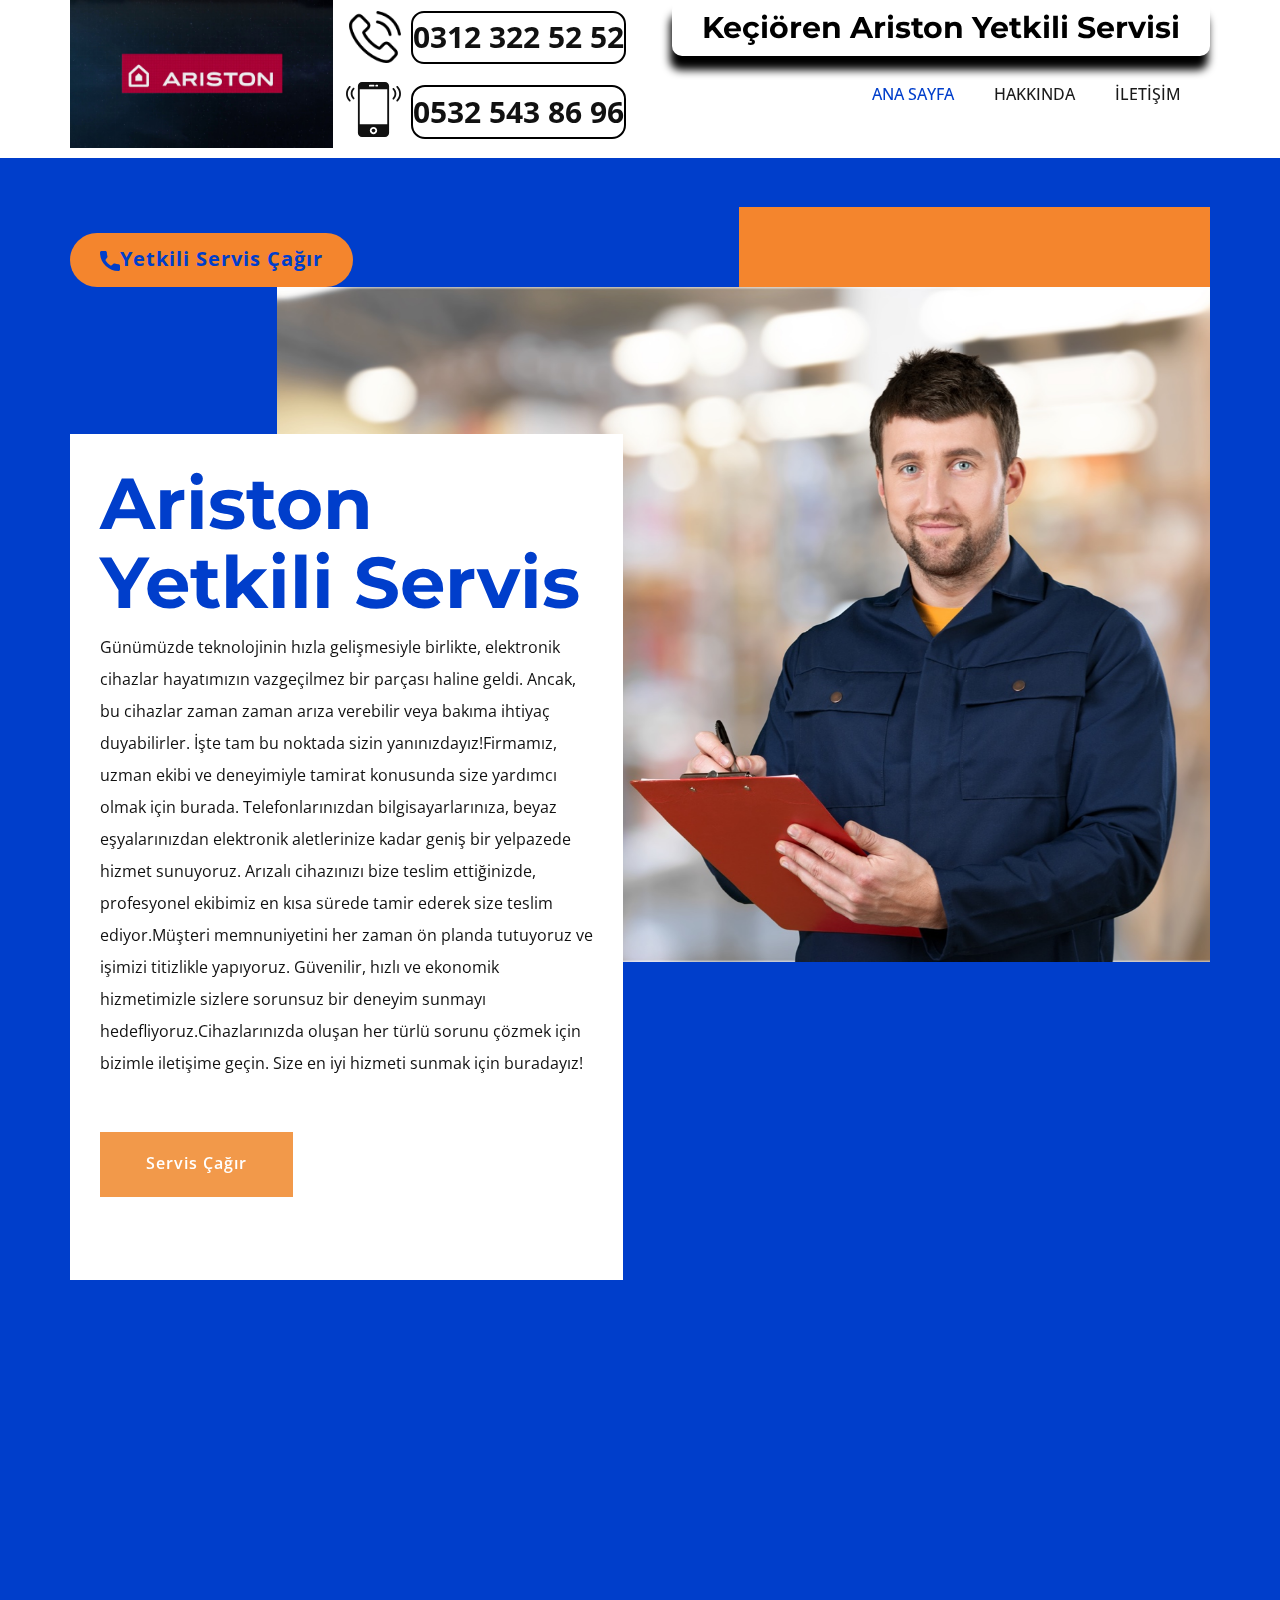
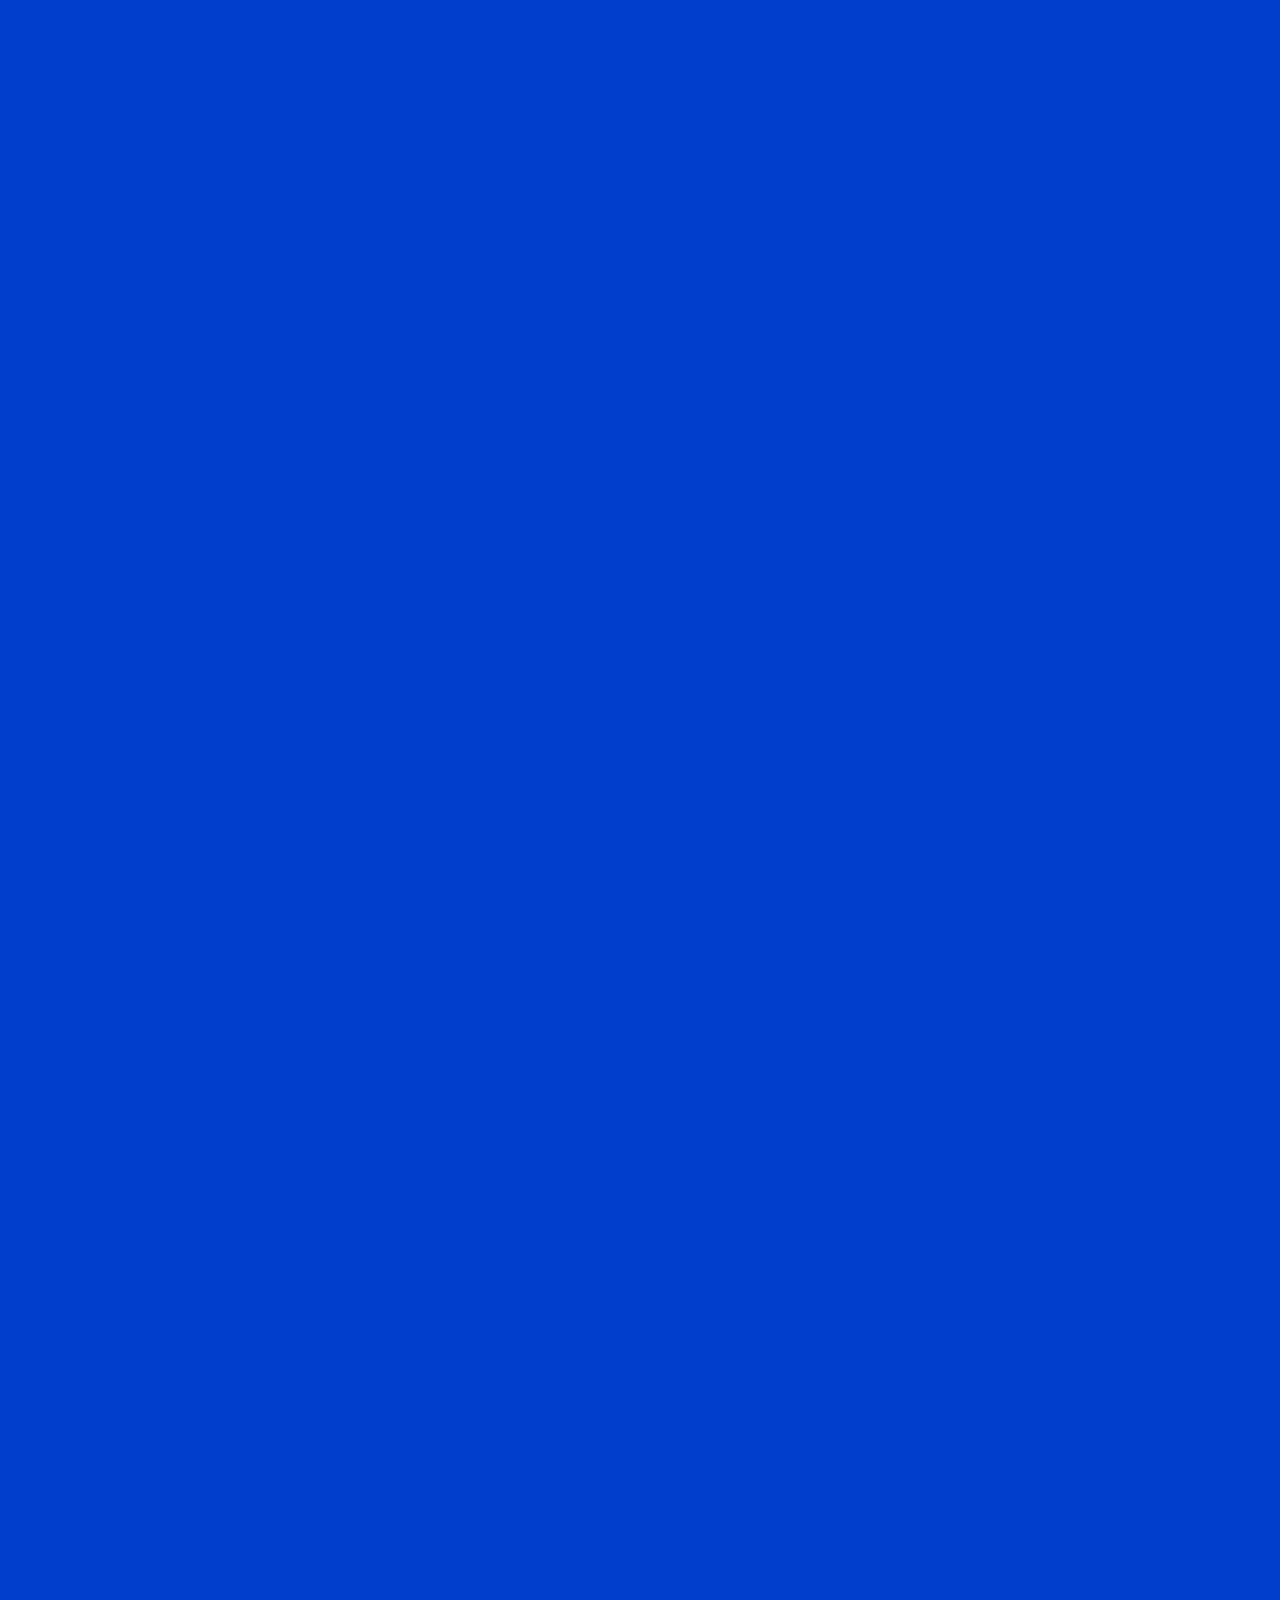
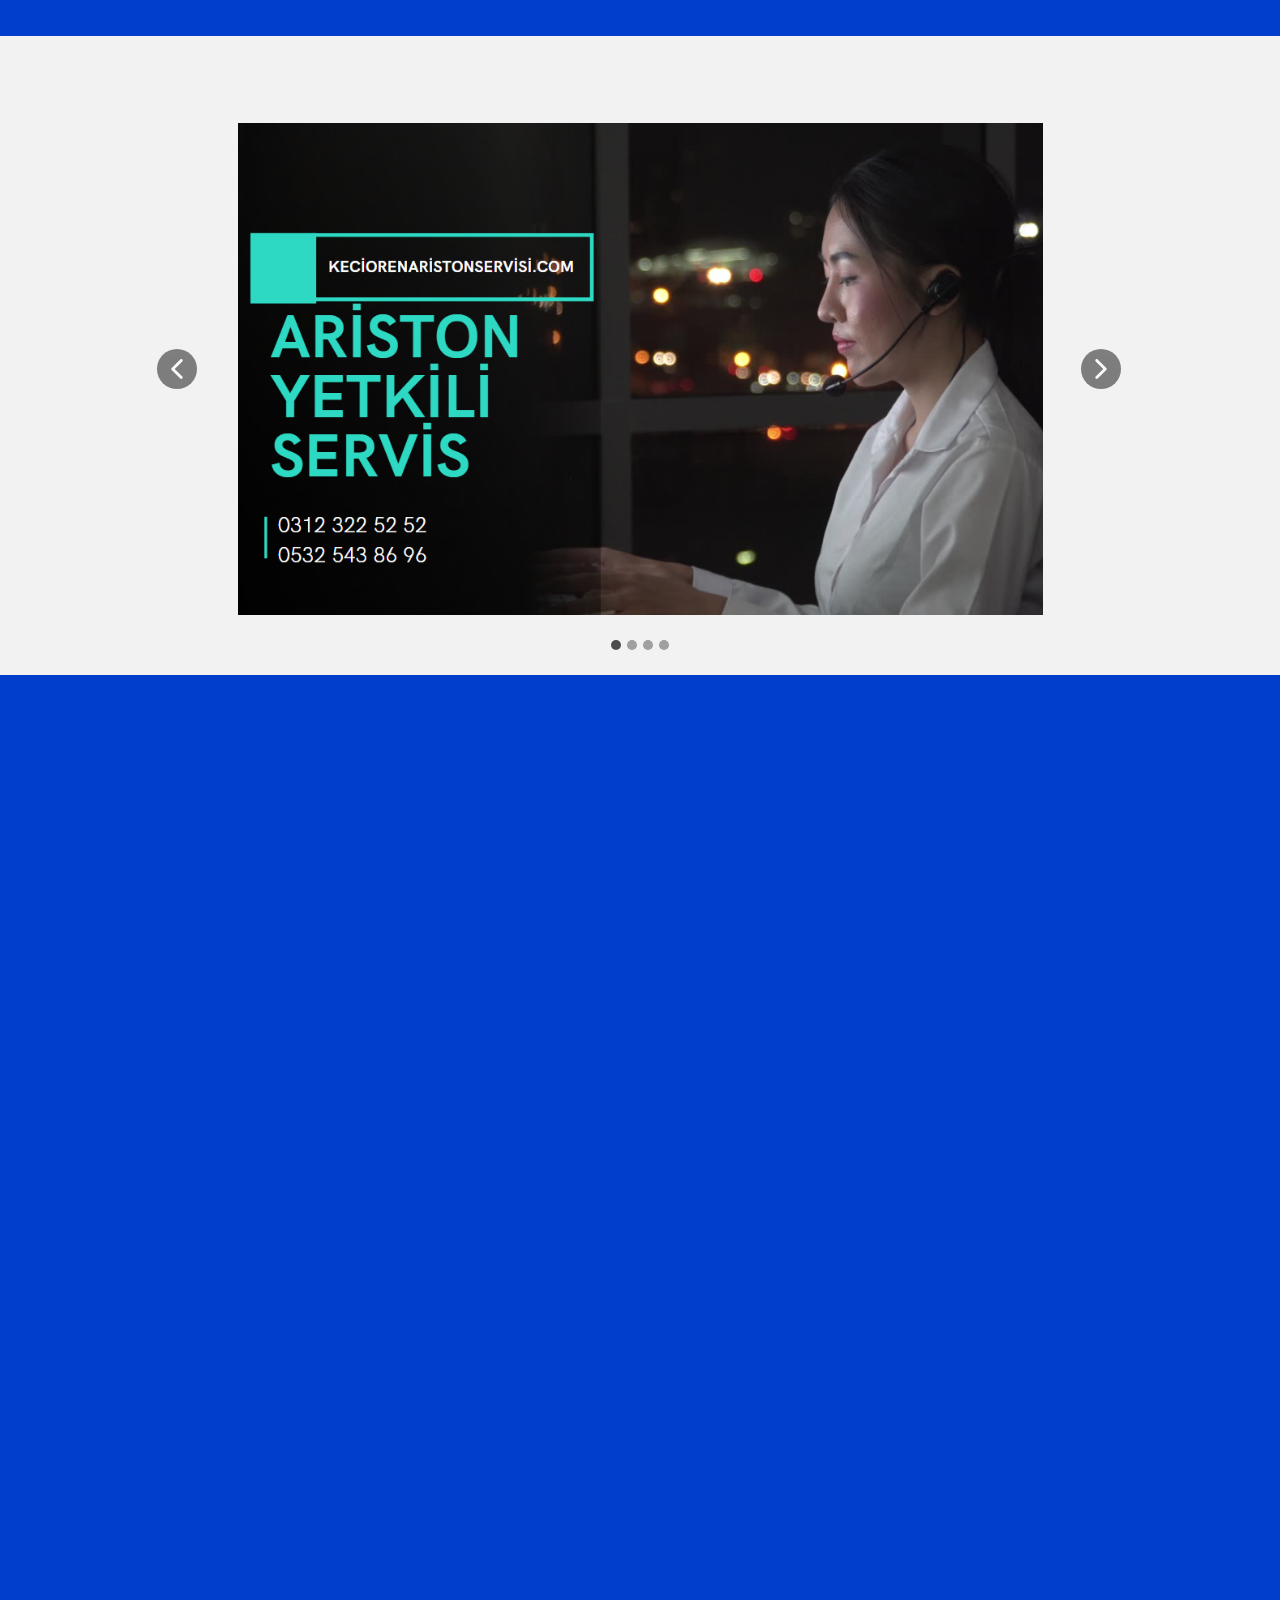
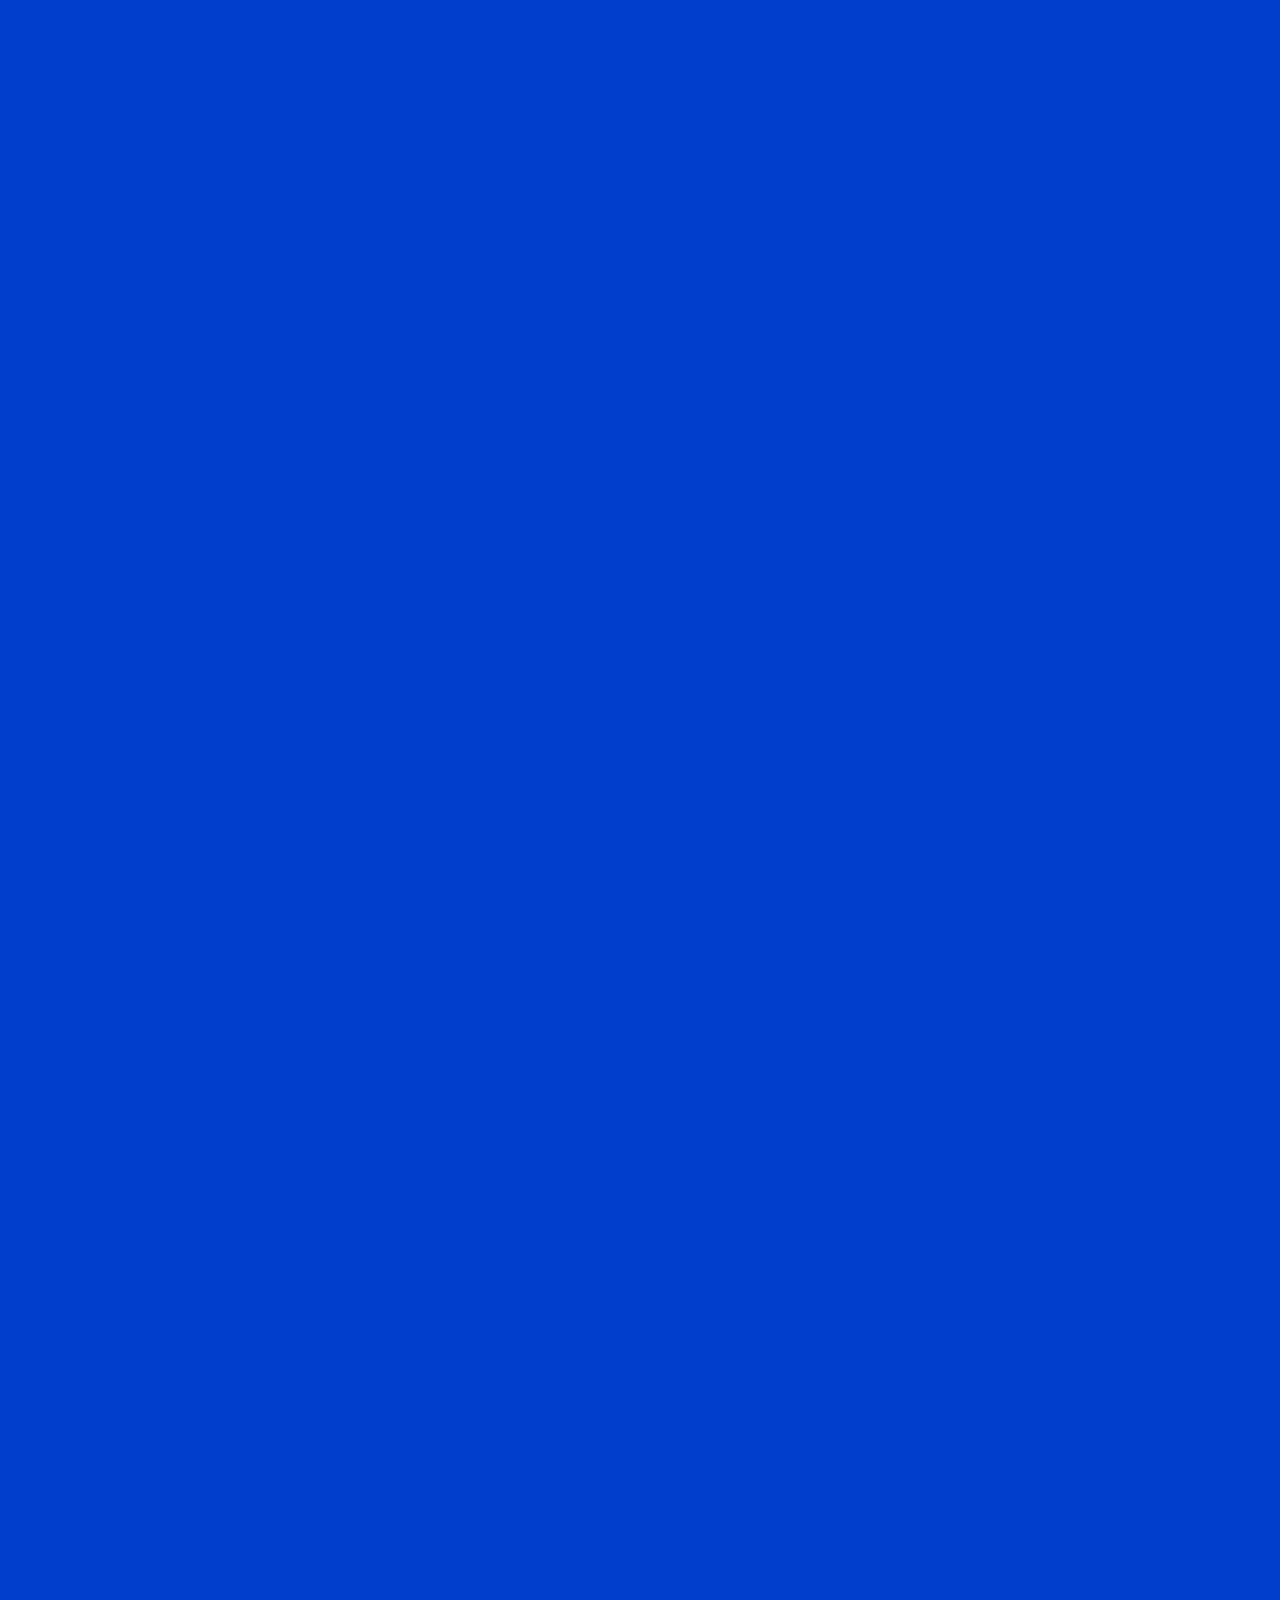
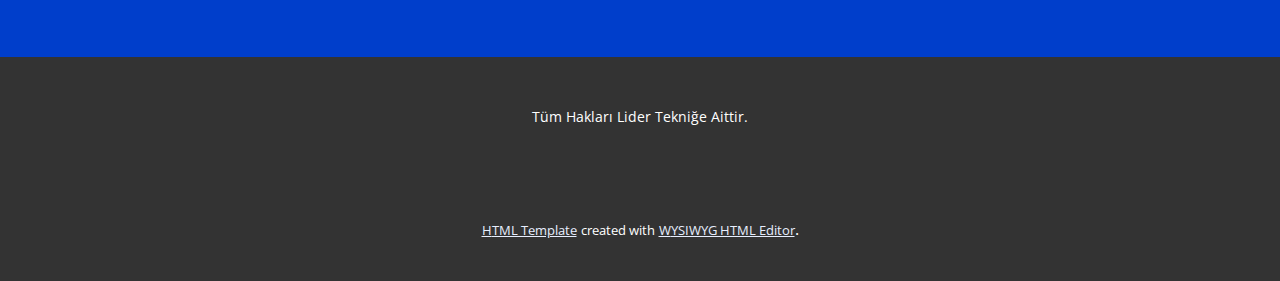
==== commit b3a225e9: "Add files via upload" ====
--- a/index.html
+++ b/index.html
@@ -31,11 +31,11 @@
     <meta property="og:url" content="Ankara Ariston orijinal yedek parça,Ariston cihaz tamircisi Ankara,Ankara Ariston kombi bakımı,Ariston beyaz eşya tamiri Ankara,Ankara Ariston servisi,Ariston kombi tamiri Ankara,Ariston çamaşır makinesi servisi Ankara,Ariston bulaşık makinesi tamiri Ankara,Ariston teknik servis Ankara,Ankara Ariston yetkili teknik servisi,">
     <meta property="og:type" content="website">
   <meta data-intl-tel-input-cdn-path="intlTelInput/"></head>
-  <body data-home-page="Ana-Sayfa.html" data-home-page-title="Ana Sayfa" data-path-to-root="./" data-include-products="false" class="u-body u-xl-mode" data-lang="tr"><header class="u-clearfix u-header u-header" id="sec-2eee"><div class="u-clearfix u-sheet u-sheet-1">
+  <body data-home-page="Ana-Sayfa.html" data-home-page-title="Ana Sayfa" data-path-to-root="./" data-include-products="false" class="u-body u-xl-mode" data-lang="tr"><header class="u-clearfix u-header u-sticky u-sticky-dc00 u-header" id="sec-2eee"><div class="u-clearfix u-sheet u-sheet-1">
         <h5 class="u-text u-text-default u-text-1">
-          <a class="u-border-none u-btn u-btn-round u-button-style u-radius u-text-black u-white u-btn-1" data-href="keciorenaristonservisi.com">Keçiören Ariston Yetkili Servisi </a>
+          <a class="u-border-none u-btn u-btn-round u-button-style u-radius u-text-black u-white u-btn-1" data-href="keciorenaristonservisi.com" href="Ana-Sayfa.html">Keçiören Ariston Yetkili Servisi </a>
         </h5>
-        <a href="keciorenaristonservisi.com" class="u-image u-logo u-image-1" data-image-width="1280" data-image-height="720" title="Ariston Yetkili Servis">
+        <a href="Ana-Sayfa.html" class="u-image u-logo u-image-1" data-image-width="1280" data-image-height="720" title="Ariston Yetkili Servis">
           <img src="images/maxresdefault.jpg" class="u-logo-image u-logo-image-1">
         </a><span class="u-file-icon u-icon u-icon-1"><img src="images/126509.png" alt=""></span>
         <a href="tel:03123225252" class="u-active-none u-border-2 u-border-black u-border-hover-black u-btn u-btn-round u-button-style u-hover-none u-radius u-white u-btn-2">0312 322 52 52 </a><span class="u-icon u-icon-2"><svg class="u-svg-link" preserveAspectRatio="xMidYMin slice" viewBox="0 0 60 60" style=""><use xmlns:xlink="http://www.w3.org/1999/xlink" xlink:href="#svg-bb15"></use></svg><svg class="u-svg-content" viewBox="0 0 60 60" x="0px" y="0px" id="svg-bb15" style="enable-background:new 0 0 60 60;"><g><path d="M56.612,4.569c-0.391-0.391-1.023-0.391-1.414,0s-0.391,1.023,0,1.414c3.736,3.736,3.736,9.815,0,13.552
@@ -53,17 +53,17 @@
 </g></svg></span>
         <a href="tel:05325438696" class="u-active-none u-border-2 u-border-black u-btn u-btn-round u-button-style u-hover-none u-radius u-white u-btn-3">0532 543 86 96 </a>
         <nav class="u-menu u-menu-one-level u-offcanvas u-menu-1" data-responsive-from="MD">
-          <div class="menu-collapse" style="font-size: 1rem; letter-spacing: 0px; text-transform: uppercase; font-weight: 500;" wfd-invisible="true">
-            <a class="u-button-style u-custom-active-border-color u-custom-active-color u-custom-border u-custom-border-color u-custom-borders u-custom-hover-border-color u-custom-hover-color u-custom-left-right-menu-spacing u-custom-padding-bottom u-custom-text-active-color u-custom-text-color u-custom-text-hover-color u-custom-top-bottom-menu-spacing u-nav-link u-text-active-palette-1-base u-text-hover-palette-2-base" href="#">
+          <div class="menu-collapse" style="font-size: 1rem; letter-spacing: 0px; font-weight: 700;" wfd-invisible="true">
+            <a class="u-button-style u-custom-active-border-color u-custom-active-color u-custom-border u-custom-border-color u-custom-borders u-custom-hover-border-color u-custom-hover-color u-custom-left-right-menu-spacing u-custom-padding-bottom u-custom-text-active-color u-custom-text-color u-custom-text-hover-color u-custom-top-bottom-menu-spacing u-nav-link u-text-active-palette-1-base u-text-hover-palette-2-base" href="#" style="padding: 8px 2px; font-size: calc(1em + 16px);">
               <svg class="u-svg-link" viewBox="0 0 24 24"><use xmlns:xlink="http://www.w3.org/1999/xlink" xlink:href="#menu-hamburger"></use></svg>
               <svg class="u-svg-content" version="1.1" id="menu-hamburger" viewBox="0 0 16 16" x="0px" y="0px" xmlns:xlink="http://www.w3.org/1999/xlink" xmlns="http://www.w3.org/2000/svg"><g><rect y="1" width="16" height="2"></rect><rect y="7" width="16" height="2"></rect><rect y="13" width="16" height="2"></rect>
 </g></svg>
             </a>
           </div>
           <div class="u-nav-container" wfd-invisible="true">
-            <ul class="u-nav u-spacing-2 u-unstyled u-nav-1"><li class="u-nav-item"><a class="u-active-palette-1-base u-border-active-palette-1-base u-border-hover-palette-1-light-1 u-border-no-left u-border-no-right u-border-no-top u-button-style u-hover-palette-1-light-1 u-nav-link u-text-active-white u-text-grey-90 u-text-hover-white" href="Ana-Sayfa.html" style="padding: 10px 42px;">Ana Sayfa</a>
-</li><li class="u-nav-item"><a class="u-active-palette-1-base u-border-active-palette-1-base u-border-hover-palette-1-light-1 u-border-no-left u-border-no-right u-border-no-top u-button-style u-hover-palette-1-light-1 u-nav-link u-text-active-white u-text-grey-90 u-text-hover-white" href="Hakkında.html" style="padding: 10px 42px;">Hakkında</a>
-</li><li class="u-nav-item"><a class="u-active-palette-1-base u-border-active-palette-1-base u-border-hover-palette-1-light-1 u-border-no-left u-border-no-right u-border-no-top u-button-style u-hover-palette-1-light-1 u-nav-link u-text-active-white u-text-grey-90 u-text-hover-white" href="İletişim.html" style="padding: 10px 42px;">İletişim</a>
+            <ul class="u-nav u-spacing-20 u-unstyled u-nav-1"><li class="u-nav-item"><a class="u-border-active-palette-1-base u-border-hover-palette-1-light-1 u-border-no-bottom u-border-no-left u-border-no-right u-border-no-top u-button-style u-nav-link u-text-active-palette-1-base u-text-grey-90 u-text-hover-palette-2-base" href="Ana-Sayfa.html" style="padding: 10px;">Ana Sayfa</a>
+</li><li class="u-nav-item"><a class="u-border-active-palette-1-base u-border-hover-palette-1-light-1 u-border-no-bottom u-border-no-left u-border-no-right u-border-no-top u-button-style u-nav-link u-text-active-palette-1-base u-text-grey-90 u-text-hover-palette-2-base" href="Hakkında.html" style="padding: 10px;">Hakkında</a>
+</li><li class="u-nav-item"><a class="u-border-active-palette-1-base u-border-hover-palette-1-light-1 u-border-no-bottom u-border-no-left u-border-no-right u-border-no-top u-button-style u-nav-link u-text-active-palette-1-base u-text-grey-90 u-text-hover-palette-2-base" href="İletişim.html" style="padding: 10px;">İletişim</a>
 </li></ul>
           </div>
           <div class="u-nav-container-collapse" wfd-invisible="true">
@@ -139,11 +139,12 @@
     </section>
     <section class="u-align-center u-clearfix u-grey-5 u-section-3" id="sec-305d">
       <div class="u-clearfix u-sheet u-sheet-1">
-        <div class="custom-expanded u-carousel u-gallery u-gallery-slider u-hidden-xs u-layout-carousel u-lightbox u-no-transition u-show-text-on-hover u-gallery-1" id="carousel-094a" data-interval="5000" data-u-ride="carousel">
+        <div class="custom-expanded u-carousel u-gallery u-gallery-slider u-hidden-xs u-layout-carousel u-lightbox u-no-transition u-show-text-on-hover u-gallery-1" id="carousel-586e" data-interval="5000" data-u-ride="carousel">
           <ol class="u-absolute-hcenter u-carousel-indicators u-carousel-indicators-1">
-            <li data-u-target="#carousel-094a" data-u-slide-to="0" class="u-active u-grey-70 u-shape-circle" style="width: 10px; height: 10px;"></li>
-            <li data-u-target="#carousel-094a" data-u-slide-to="1" class="u-grey-70 u-shape-circle" style="width: 10px; height: 10px;"></li>
-            <li data-u-target="#carousel-094a" data-u-slide-to="2" class="u-grey-70 u-shape-circle" style="width: 10px; height: 10px;"></li>
+            <li data-u-target="#carousel-586e" data-u-slide-to="0" class="u-active u-grey-70 u-shape-circle" style="width: 10px; height: 10px;"></li>
+            <li data-u-target="#carousel-586e" data-u-slide-to="1" class="u-grey-70 u-shape-circle" style="width: 10px; height: 10px;"></li>
+            <li data-u-target="#carousel-586e" data-u-slide-to="2" class="u-grey-70 u-shape-circle" style="width: 10px; height: 10px;"></li>
+            <li data-u-target="#carousel-586e" data-u-slide-to="3" class="u-grey-70 u-shape-circle" style="width: 10px; height: 10px;"></li>
           </ol>
           <div class="u-carousel-inner u-gallery-inner" role="listbox">
             <div class="u-active u-carousel-item u-effect-fade u-gallery-item u-carousel-item-1">
@@ -160,8 +161,8 @@
                 <img class="u-back-image u-expanded" src="images/cideofotoraf2.png">
               </div>
               <div class="u-align-center u-over-slide u-shading u-valign-bottom u-over-slide-2">
-                <h3 class="u-gallery-heading">Sample Title</h3>
-                <p class="u-gallery-text">Sample Text</p>
+                <h3 class="u-gallery-heading">Ariston Yetkili Servis</h3>
+                <p class="u-gallery-text">Yetkili Servis</p>
               </div>
             </div>
             <div class="u-carousel-item u-effect-fade u-gallery-item u-hidden-xs u-carousel-item-3" data-image-width="1081" data-image-height="608">
@@ -170,8 +171,19 @@
               </div>
               <div class="u-align-center u-over-slide u-shading u-valign-bottom u-over-slide-3"></div>
             </div>
-          </div>
-          <a class="u-absolute-vcenter u-carousel-control u-carousel-control-prev u-grey-70 u-icon-circle u-opacity u-opacity-70 u-spacing-10 u-text-white u-carousel-control-1" href="#carousel-094a" role="button" data-u-slide="prev">
+            <div class="u-carousel-item u-effect-fade u-gallery-item u-carousel-item-4" data-image-width="1078" data-image-height="605">
+              <div class="u-back-slide">
+                <img class="u-back-image u-expanded" src="images/Videofotoraf4.png">
+              </div>
+              <div class="u-align-center u-over-slide u-shading u-valign-bottom u-over-slide-4"></div>
+              <style data-mode="XL"></style>
+              <style data-mode="LG"></style>
+              <style data-mode="MD"></style>
+              <style data-mode="SM"></style>
+              <style data-mode="XS" data-visited="true"></style>
+            </div>
+          </div>
+          <a class="u-absolute-vcenter u-carousel-control u-carousel-control-prev u-grey-70 u-icon-circle u-opacity u-opacity-70 u-spacing-10 u-text-white u-carousel-control-1" href="#carousel-586e" role="button" data-u-slide="prev">
             <span aria-hidden="true">
               <svg viewBox="0 0 451.847 451.847"><path d="M97.141,225.92c0-8.095,3.091-16.192,9.259-22.366L300.689,9.27c12.359-12.359,32.397-12.359,44.751,0
 c12.354,12.354,12.354,32.388,0,44.748L173.525,225.92l171.903,171.909c12.354,12.354,12.354,32.391,0,44.744
@@ -183,7 +195,7 @@
 c-12.354,12.365-32.386,12.365-44.745,0l-194.29-194.281C100.226,242.115,97.141,234.018,97.141,225.92z"></path></svg>
             </span>
           </a>
-          <a class="u-absolute-vcenter u-carousel-control u-carousel-control-next u-grey-70 u-icon-circle u-opacity u-opacity-70 u-spacing-10 u-text-white u-carousel-control-2" href="#carousel-094a" role="button" data-u-slide="next">
+          <a class="u-absolute-vcenter u-carousel-control u-carousel-control-next u-grey-70 u-icon-circle u-opacity u-opacity-70 u-spacing-10 u-text-white u-carousel-control-2" href="#carousel-586e" role="button" data-u-slide="next">
             <span aria-hidden="true">
               <svg viewBox="0 0 451.846 451.847"><path d="M345.441,248.292L151.154,442.573c-12.359,12.365-32.397,12.365-44.75,0c-12.354-12.354-12.354-32.391,0-44.744
 L278.318,225.92L106.409,54.017c-12.354-12.359-12.354-32.394,0-44.748c12.354-12.359,32.391-12.359,44.75,0l194.287,194.284
--- a/nicepage.css
+++ b/nicepage.css
@@ -42449,6 +42449,7 @@
 .u-header .u-btn-1 {
   --radius: 10px;
   background-image: none;
+  box-shadow: -2px 14px 8px 0px rgba(0,0,0,1);
 }
 
 .u-header .u-image-1 {
@@ -42572,7 +42573,7 @@
 }
 @media (max-width: 575px) {
   .u-header .u-sheet-1 {
-    min-height: 543px;
+    min-height: 361px;
   }
 
   .u-header .u-text-1 {
@@ -42582,34 +42583,45 @@
   }
 
   .u-header .u-image-1 {
-    margin-top: -218px;
+    margin-top: -219px;
+    margin-left: auto;
   }
 
   .u-header .u-icon-1 {
-    margin-top: 102px;
+    width: 31px;
+    height: 31px;
+    margin-top: 98px;
     margin-left: 0;
   }
 
   .u-header .u-btn-2 {
-    margin-top: -53px;
-    margin-right: 30px;
-    margin-left: auto;
+    font-size: 1.25rem;
+    margin-top: -31px;
+    margin-left: 48px;
+    padding-bottom: 0;
   }
 
   .u-header .u-icon-2 {
-    margin-top: 41px;
+    width: 31px;
+    height: 31px;
+    margin-top: 21px;
     margin-left: 0;
   }
 
   .u-header .u-btn-3 {
-    margin-top: -50px;
-    margin-right: 39px;
-    margin-left: auto;
+    font-size: 1.25rem;
+    margin-top: -34px;
+    margin-left: 48px;
   }
 
   .u-header .u-menu-1 {
-    margin-top: -242px;
-    margin-bottom: 60px;
+    margin-top: -77px;
+    margin-right: 12px;
+  }
+
+  .u-header .u-nav-1 {
+    font-weight: 700;
+    text-transform: none;
   }
 }
  .u-footer {
--- a/Ana-Sayfa.css
+++ b/Ana-Sayfa.css
@@ -3,7 +3,7 @@
 }
 
 .u-section-1 .u-sheet-1 {
-  min-height: 1235px;
+  min-height: 1122px;
 }
 
 .u-section-1 .u-btn-1 {
@@ -12,7 +12,7 @@
   letter-spacing: 1px;
   background-image: none;
   --radius: 38px;
-  margin: 182px auto 0 0;
+  margin: 75px auto 0 0;
 }
 
 .u-section-1 .u-shape-1 {
@@ -23,7 +23,7 @@
   --animation-custom_in-opacity: 0;
   --animation-custom_in-rotate: 0deg;
   --animation-custom_in-scale: 1;
-  margin: 304px auto 0 0;
+  margin: 411px auto 0 0;
 }
 
 .u-section-1 .u-shape-2 {
@@ -34,7 +34,7 @@
   --animation-custom_in-opacity: 0;
   --animation-custom_in-rotate: 180deg;
   --animation-custom_in-scale: 1;
-  margin: -915px 0 0 auto;
+  margin: -1019px 0 0 auto;
 }
 
 .u-section-1 .u-image-1 {
@@ -45,7 +45,7 @@
   --animation-custom_in-opacity: 0;
   --animation-custom_in-rotate: 0deg;
   --animation-custom_in-scale: 1;
-  margin: -554px 0 0 auto;
+  margin: -557px 0 0 auto;
 }
 
 .u-section-1 .u-group-1 {
@@ -58,7 +58,7 @@
   --animation-custom_in-opacity: 0;
   --animation-custom_in-rotate: 0deg;
   --animation-custom_in-scale: 1;
-  margin: -522px auto 0 0;
+  margin: -528px auto 0 0;
 }
 
 .u-section-1 .u-container-layout-1 {
@@ -107,7 +107,6 @@
   }
 
   .u-section-1 .u-group-1 {
-    margin-bottom: 60px;
     height: auto;
   }
 
@@ -120,7 +119,7 @@
 
 @media (max-width: 991px) {
   .u-section-1 .u-sheet-1 {
-    min-height: 1081px;
+    min-height: 998px;
   }
 
   .u-section-1 .u-shape-1 {
@@ -141,7 +140,7 @@
   .u-section-1 .u-group-1 {
     width: 512px;
     min-height: 517px;
-    margin-top: -368px;
+    margin-top: -374px;
   }
 }
 
@@ -163,7 +162,7 @@
 
   .u-section-1 .u-group-1 {
     min-height: 474px;
-    margin-top: -238px;
+    margin-top: -244px;
     margin-right: -17px;
     margin-left: auto;
   }
@@ -175,12 +174,17 @@
 
 @media (max-width: 575px) {
   .u-section-1 .u-sheet-1 {
-    min-height: 905px;
+    min-height: 1358px;
+  }
+
+  .u-section-1 .u-btn-1 {
+    margin-top: -313px;
   }
 
   .u-section-1 .u-shape-1 {
     height: 395px;
     width: 293px;
+    margin-top: 425px;
   }
 
   .u-section-1 .u-shape-2 {
@@ -202,7 +206,7 @@
     min-height: 1297px;
     margin-top: -125px;
     margin-right: 0;
-    margin-bottom: -451px;
+    margin-bottom: -119px;
   }
 
   .u-section-1 .u-text-1 {
@@ -243,7 +247,7 @@
 .u-section-2 .u-repeater-1 {
   grid-auto-columns: calc(25% - 20.25px);
   grid-template-columns: calc(25% - 20.25px) calc(25% - 20.25px) calc(25% - 20.25px) calc(25% - 20.25px);
-  min-height: 1514px;
+  min-height: 1570px;
   grid-gap: 27px 27px;
 }
 
@@ -374,7 +378,7 @@
 
   .u-section-2 .u-repeater-1 {
     grid-template-columns: repeat(4, calc(25% - 20.25px));
-    min-height: 1453px;
+    min-height: 1507px;
   }
 
   .u-section-2 .u-text-4 {
@@ -410,7 +414,7 @@
   .u-section-2 .u-repeater-1 {
     grid-auto-columns: calc(50% - 13.5px);
     grid-template-columns: repeat(2, calc(50% - 13.5px));
-    min-height: 4716px;
+    min-height: 4890px;
   }
 
   .u-section-2 .u-container-layout-1 {
@@ -478,13 +482,13 @@
 }
 
 .u-section-3 .u-sheet-1 {
-  min-height: 628px;
+  min-height: 639px;
 }
 
 .u-section-3 .u-gallery-1 {
   height: 492px;
   width: 805px;
-  margin: 76px auto 60px;
+  margin: 87px auto 60px;
 }
 
 .u-section-3 .u-carousel-indicators-1 {
@@ -522,6 +526,15 @@
   padding: 30px;
 }
 
+.u-section-3 .u-carousel-item-4 {
+  margin-right: 0;
+}
+
+.u-section-3 .u-over-slide-4 {
+  background-image: linear-gradient(0deg, rgba(0,0,0,0.2), rgba(0,0,0,0.2));
+  padding: 30px;
+}
+
 .u-section-3 .u-carousel-control-1 {
   position: absolute;
   left: -81px;
@@ -551,6 +564,10 @@
 }
 
 @media (max-width: 575px) {
+  .u-section-3 .u-sheet-1 {
+    min-height: 10px;
+  }
+
   .u-section-3 .u-gallery-1 {
     width: 340px;
   }
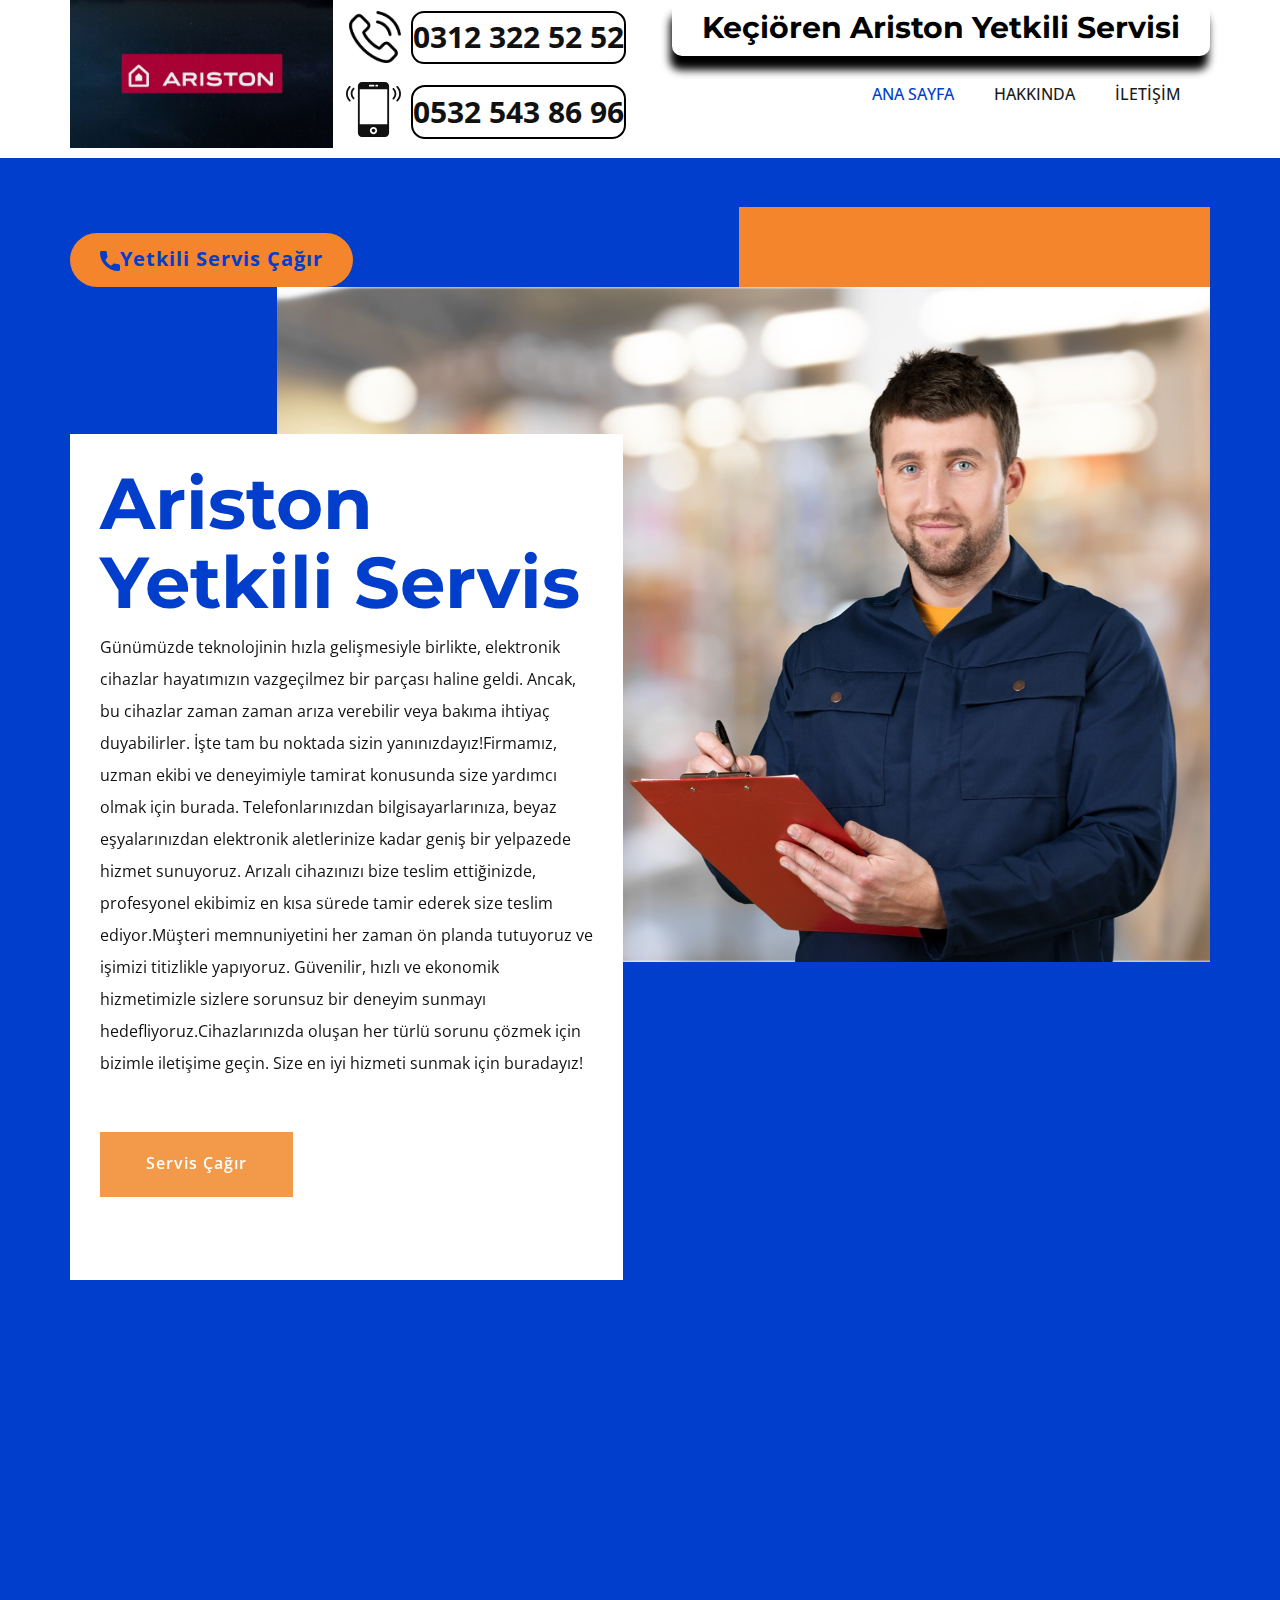
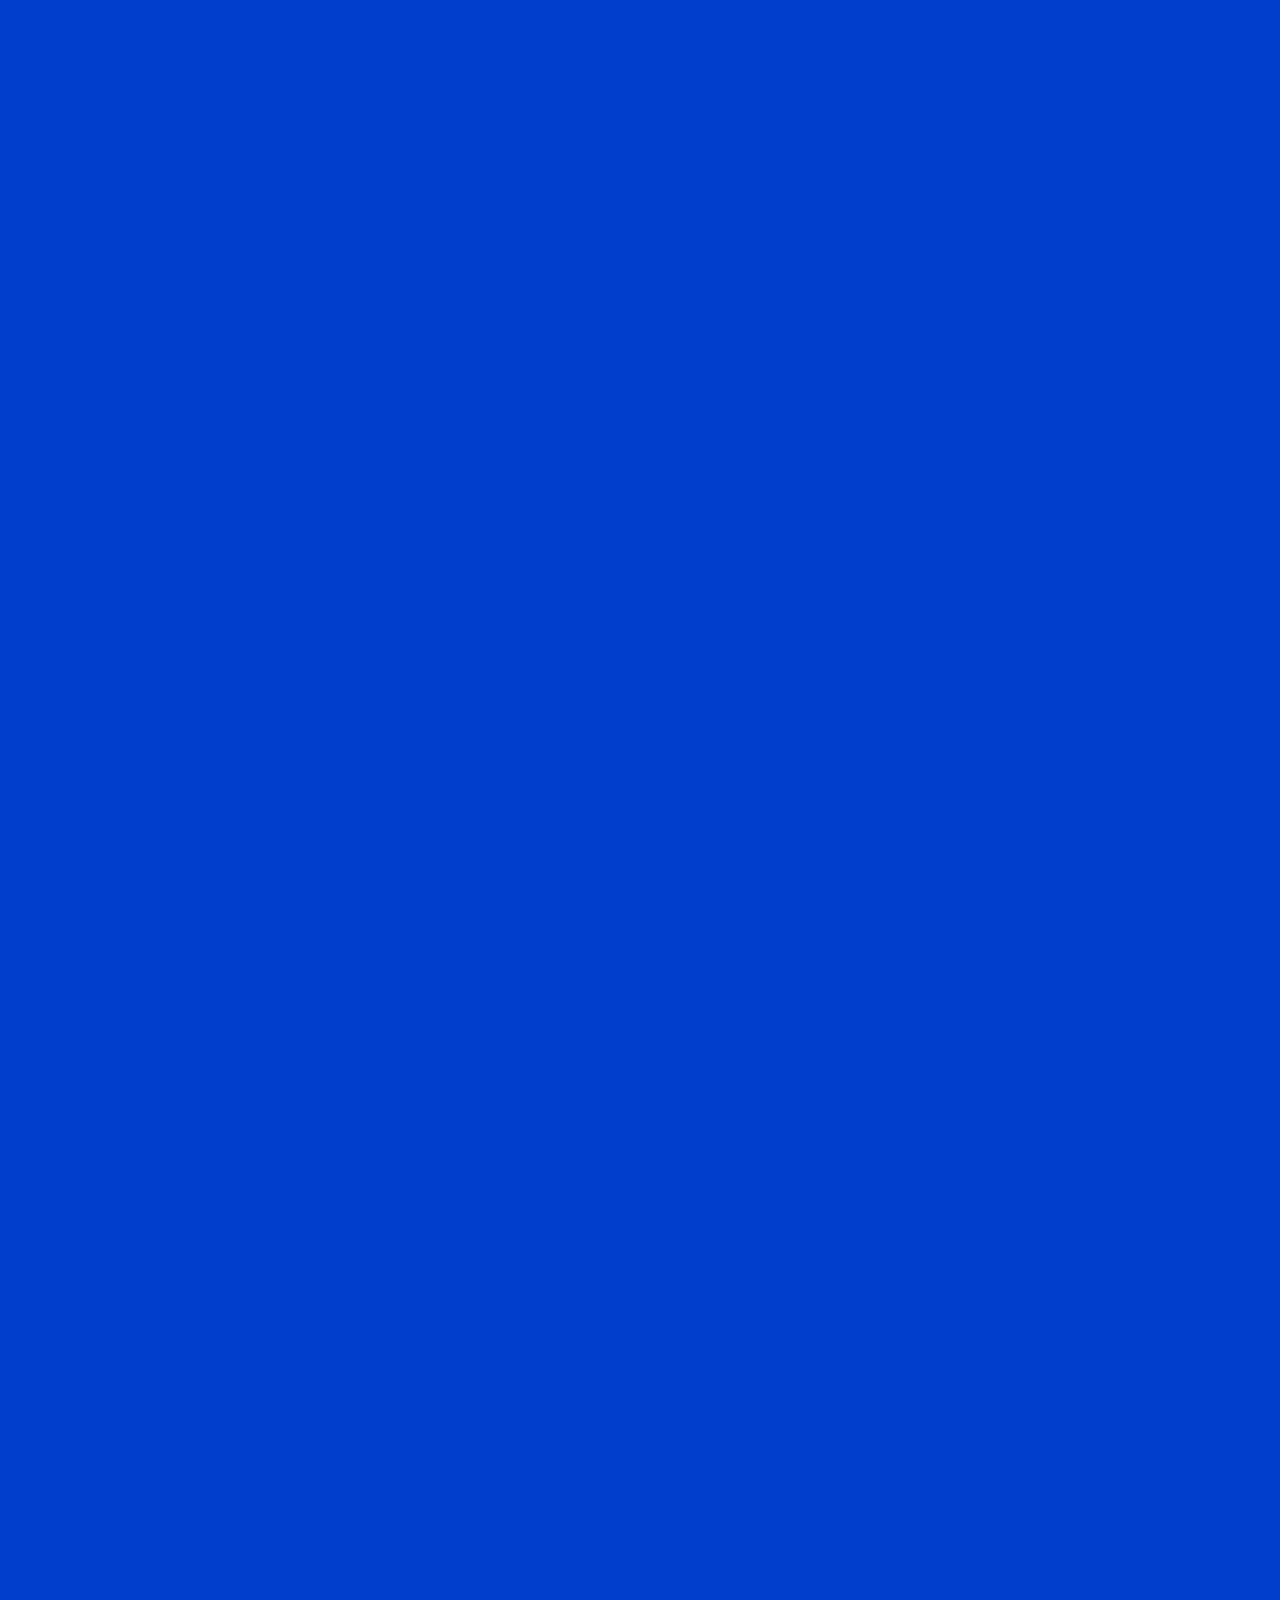
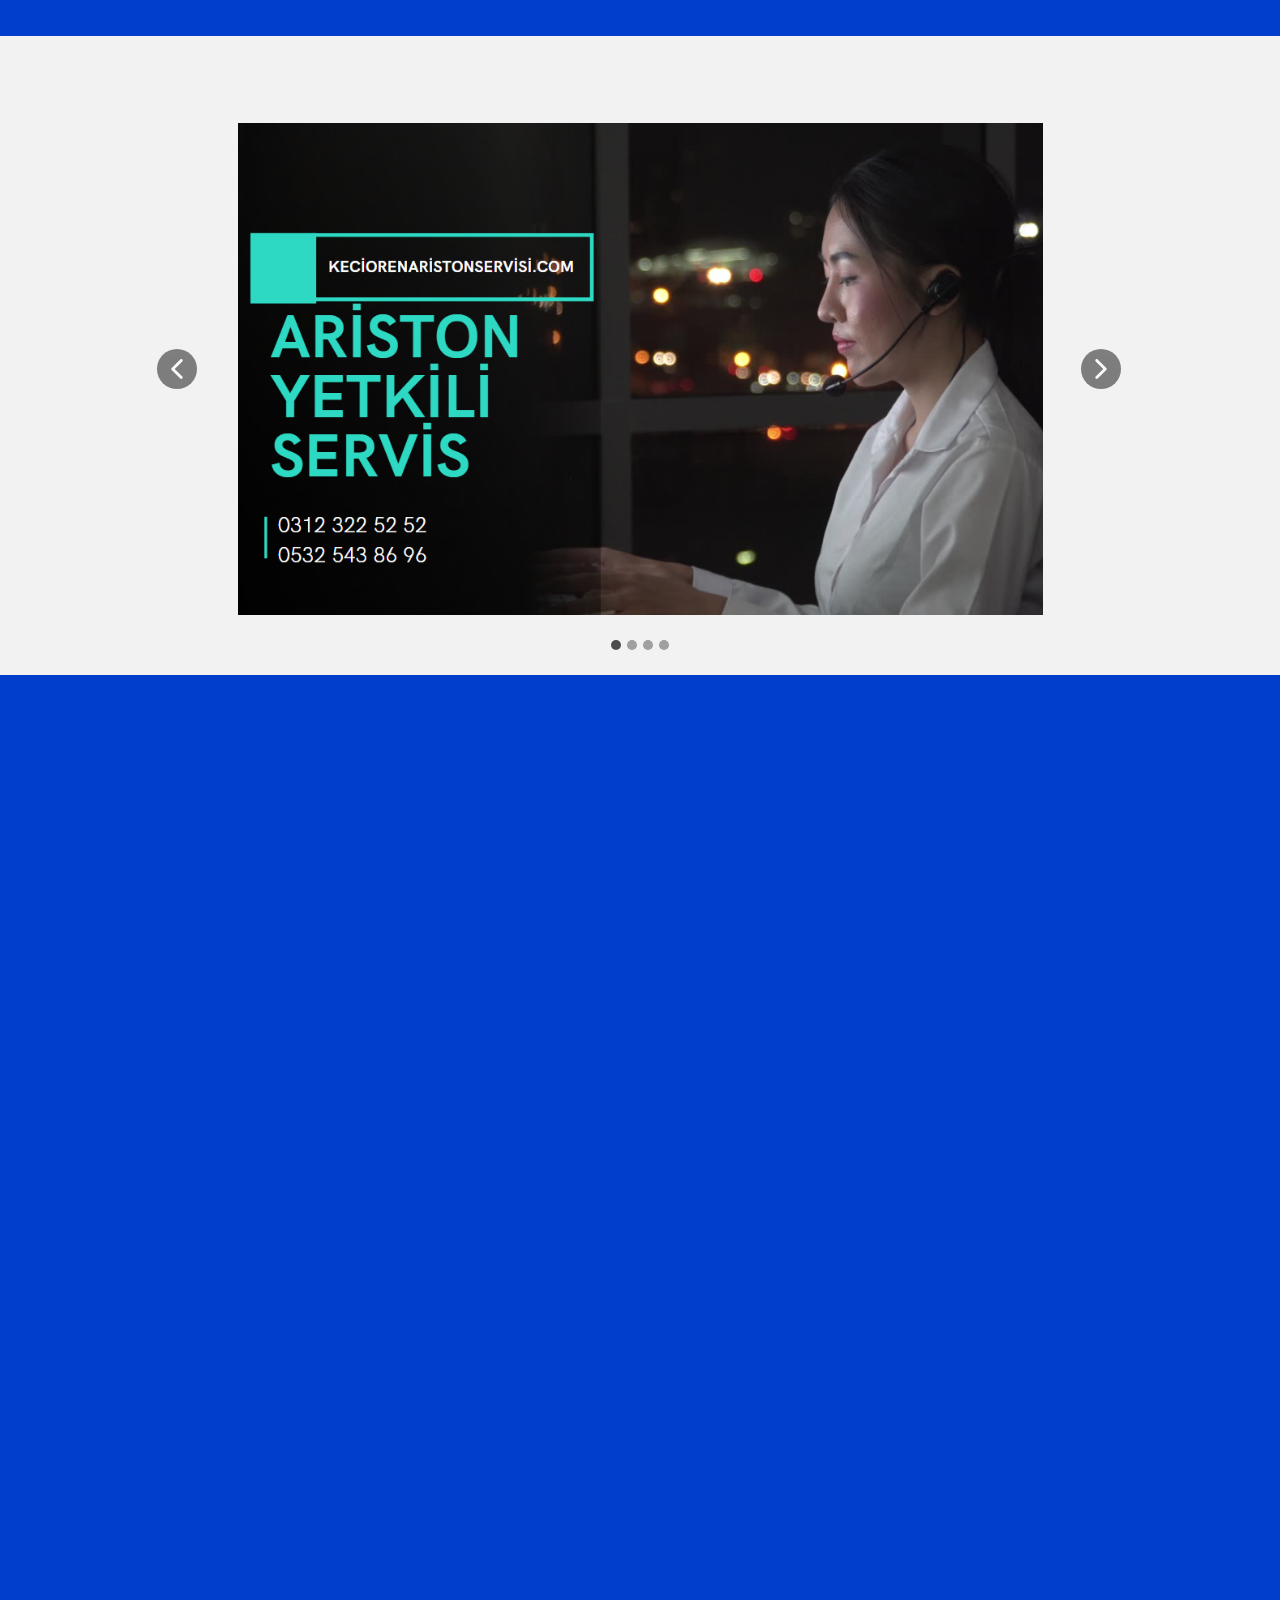
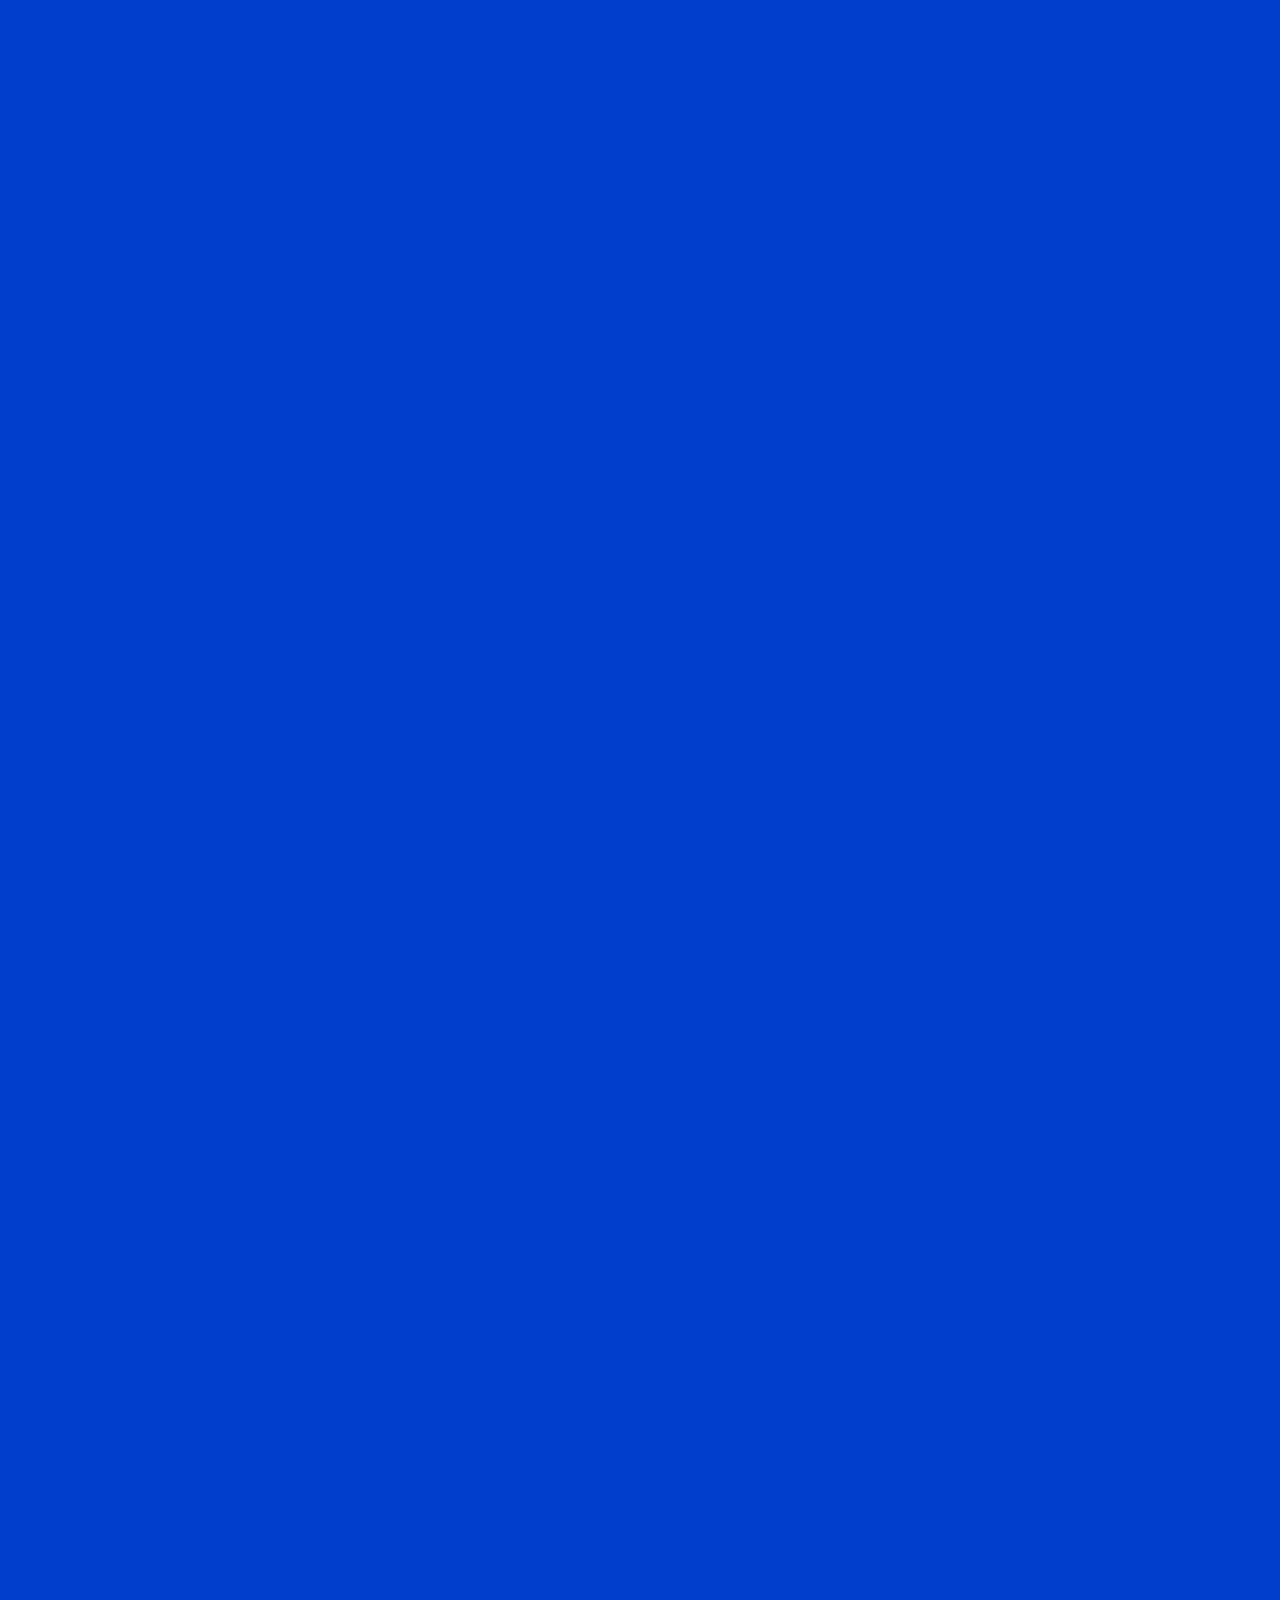
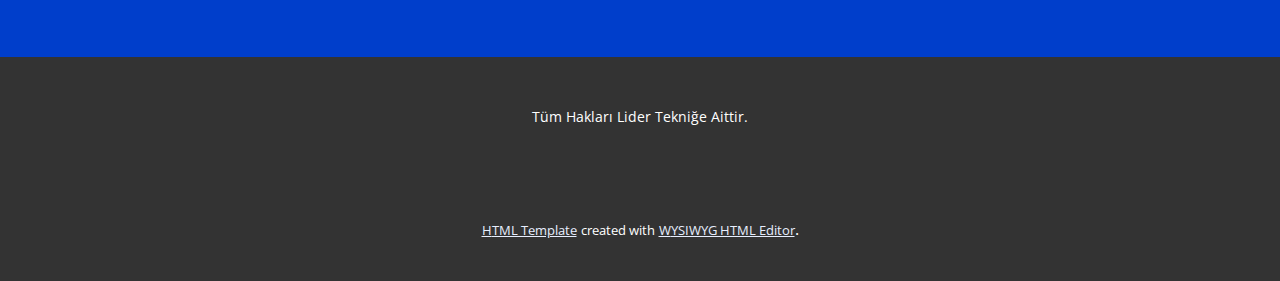
==== commit 44eb49d3: "Add files via upload" ====
--- a/index.html
+++ b/index.html
@@ -31,7 +31,7 @@
     <meta property="og:url" content="Ankara Ariston orijinal yedek parça,Ariston cihaz tamircisi Ankara,Ankara Ariston kombi bakımı,Ariston beyaz eşya tamiri Ankara,Ankara Ariston servisi,Ariston kombi tamiri Ankara,Ariston çamaşır makinesi servisi Ankara,Ariston bulaşık makinesi tamiri Ankara,Ariston teknik servis Ankara,Ankara Ariston yetkili teknik servisi,">
     <meta property="og:type" content="website">
   <meta data-intl-tel-input-cdn-path="intlTelInput/"></head>
-  <body data-home-page="Ana-Sayfa.html" data-home-page-title="Ana Sayfa" data-path-to-root="./" data-include-products="false" class="u-body u-xl-mode" data-lang="tr"><header class="u-clearfix u-header u-sticky u-sticky-dc00 u-header" id="sec-2eee"><div class="u-clearfix u-sheet u-sheet-1">
+  <body data-home-page="Ana-Sayfa.html" data-home-page-title="Ana Sayfa" data-path-to-root="./" data-include-products="false" class="u-body u-xl-mode" data-lang="tr"><header class="u-clearfix u-header u-sticky-dc00 u-header" id="sec-2eee"><div class="u-clearfix u-sheet u-sheet-1">
         <h5 class="u-text u-text-default u-text-1">
           <a class="u-border-none u-btn u-btn-round u-button-style u-radius u-text-black u-white u-btn-1" data-href="keciorenaristonservisi.com" href="Ana-Sayfa.html">Keçiören Ariston Yetkili Servisi </a>
         </h5>
@@ -139,12 +139,12 @@
     </section>
     <section class="u-align-center u-clearfix u-grey-5 u-section-3" id="sec-305d">
       <div class="u-clearfix u-sheet u-sheet-1">
-        <div class="custom-expanded u-carousel u-gallery u-gallery-slider u-hidden-xs u-layout-carousel u-lightbox u-no-transition u-show-text-on-hover u-gallery-1" id="carousel-586e" data-interval="5000" data-u-ride="carousel">
+        <div class="custom-expanded u-carousel u-gallery u-gallery-slider u-hidden-xs u-layout-carousel u-lightbox u-no-transition u-show-text-on-hover u-gallery-1" id="carousel-58e2" data-interval="5000" data-u-ride="carousel">
           <ol class="u-absolute-hcenter u-carousel-indicators u-carousel-indicators-1">
-            <li data-u-target="#carousel-586e" data-u-slide-to="0" class="u-active u-grey-70 u-shape-circle" style="width: 10px; height: 10px;"></li>
-            <li data-u-target="#carousel-586e" data-u-slide-to="1" class="u-grey-70 u-shape-circle" style="width: 10px; height: 10px;"></li>
-            <li data-u-target="#carousel-586e" data-u-slide-to="2" class="u-grey-70 u-shape-circle" style="width: 10px; height: 10px;"></li>
-            <li data-u-target="#carousel-586e" data-u-slide-to="3" class="u-grey-70 u-shape-circle" style="width: 10px; height: 10px;"></li>
+            <li data-u-target="#carousel-58e2" data-u-slide-to="0" class="u-active u-grey-70 u-shape-circle" style="width: 10px; height: 10px;"></li>
+            <li data-u-target="#carousel-58e2" data-u-slide-to="1" class="u-grey-70 u-shape-circle" style="width: 10px; height: 10px;"></li>
+            <li data-u-target="#carousel-58e2" data-u-slide-to="2" class="u-grey-70 u-shape-circle" style="width: 10px; height: 10px;"></li>
+            <li data-u-target="#carousel-58e2" data-u-slide-to="3" class="u-grey-70 u-shape-circle" style="width: 10px; height: 10px;"></li>
           </ol>
           <div class="u-carousel-inner u-gallery-inner" role="listbox">
             <div class="u-active u-carousel-item u-effect-fade u-gallery-item u-carousel-item-1">
@@ -183,7 +183,7 @@
               <style data-mode="XS" data-visited="true"></style>
             </div>
           </div>
-          <a class="u-absolute-vcenter u-carousel-control u-carousel-control-prev u-grey-70 u-icon-circle u-opacity u-opacity-70 u-spacing-10 u-text-white u-carousel-control-1" href="#carousel-586e" role="button" data-u-slide="prev">
+          <a class="u-absolute-vcenter u-carousel-control u-carousel-control-prev u-grey-70 u-icon-circle u-opacity u-opacity-70 u-spacing-10 u-text-white u-carousel-control-1" href="#carousel-58e2" role="button" data-u-slide="prev">
             <span aria-hidden="true">
               <svg viewBox="0 0 451.847 451.847"><path d="M97.141,225.92c0-8.095,3.091-16.192,9.259-22.366L300.689,9.27c12.359-12.359,32.397-12.359,44.751,0
 c12.354,12.354,12.354,32.388,0,44.748L173.525,225.92l171.903,171.909c12.354,12.354,12.354,32.391,0,44.744
@@ -195,7 +195,7 @@
 c-12.354,12.365-32.386,12.365-44.745,0l-194.29-194.281C100.226,242.115,97.141,234.018,97.141,225.92z"></path></svg>
             </span>
           </a>
-          <a class="u-absolute-vcenter u-carousel-control u-carousel-control-next u-grey-70 u-icon-circle u-opacity u-opacity-70 u-spacing-10 u-text-white u-carousel-control-2" href="#carousel-586e" role="button" data-u-slide="next">
+          <a class="u-absolute-vcenter u-carousel-control u-carousel-control-next u-grey-70 u-icon-circle u-opacity u-opacity-70 u-spacing-10 u-text-white u-carousel-control-2" href="#carousel-58e2" role="button" data-u-slide="next">
             <span aria-hidden="true">
               <svg viewBox="0 0 451.846 451.847"><path d="M345.441,248.292L151.154,442.573c-12.359,12.365-32.397,12.365-44.75,0c-12.354-12.354-12.354-32.391,0-44.744
 L278.318,225.92L106.409,54.017c-12.354-12.359-12.354-32.394,0-44.748c12.354-12.359,32.391-12.359,44.75,0l194.287,194.284
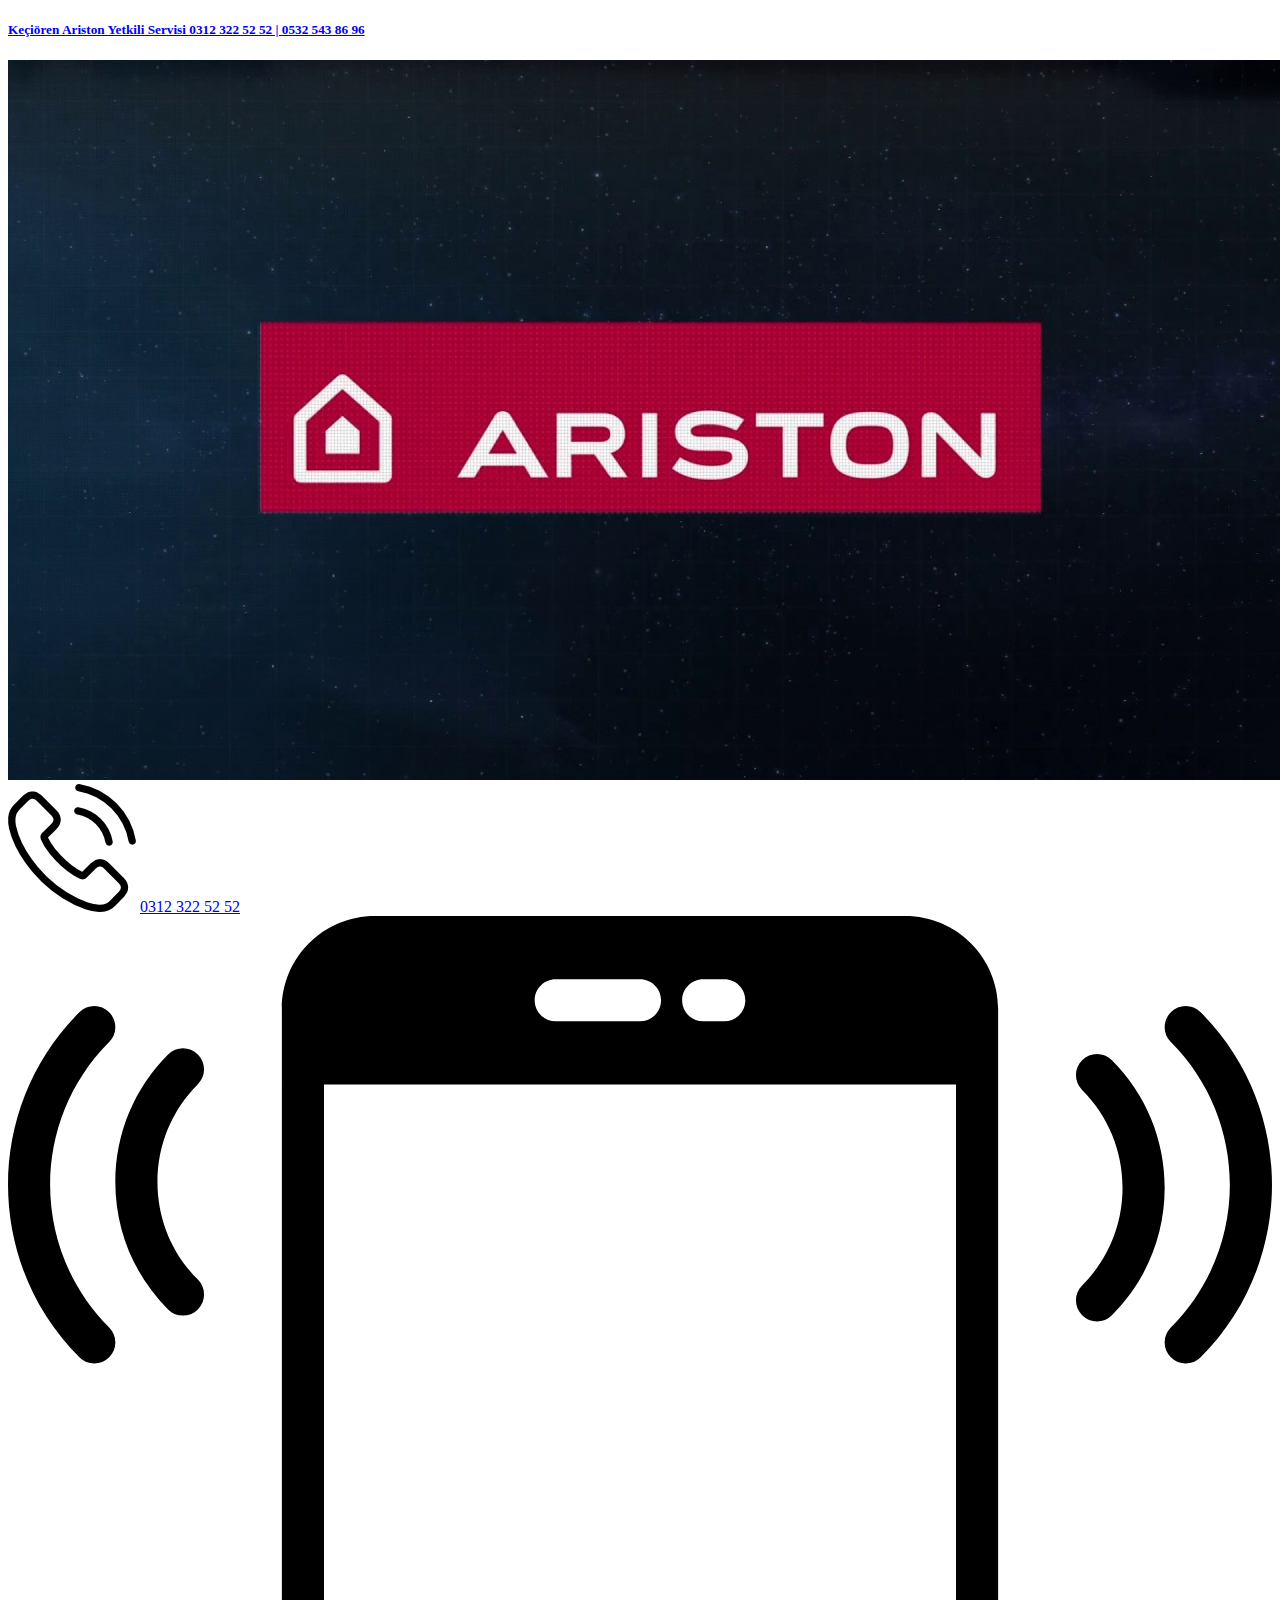
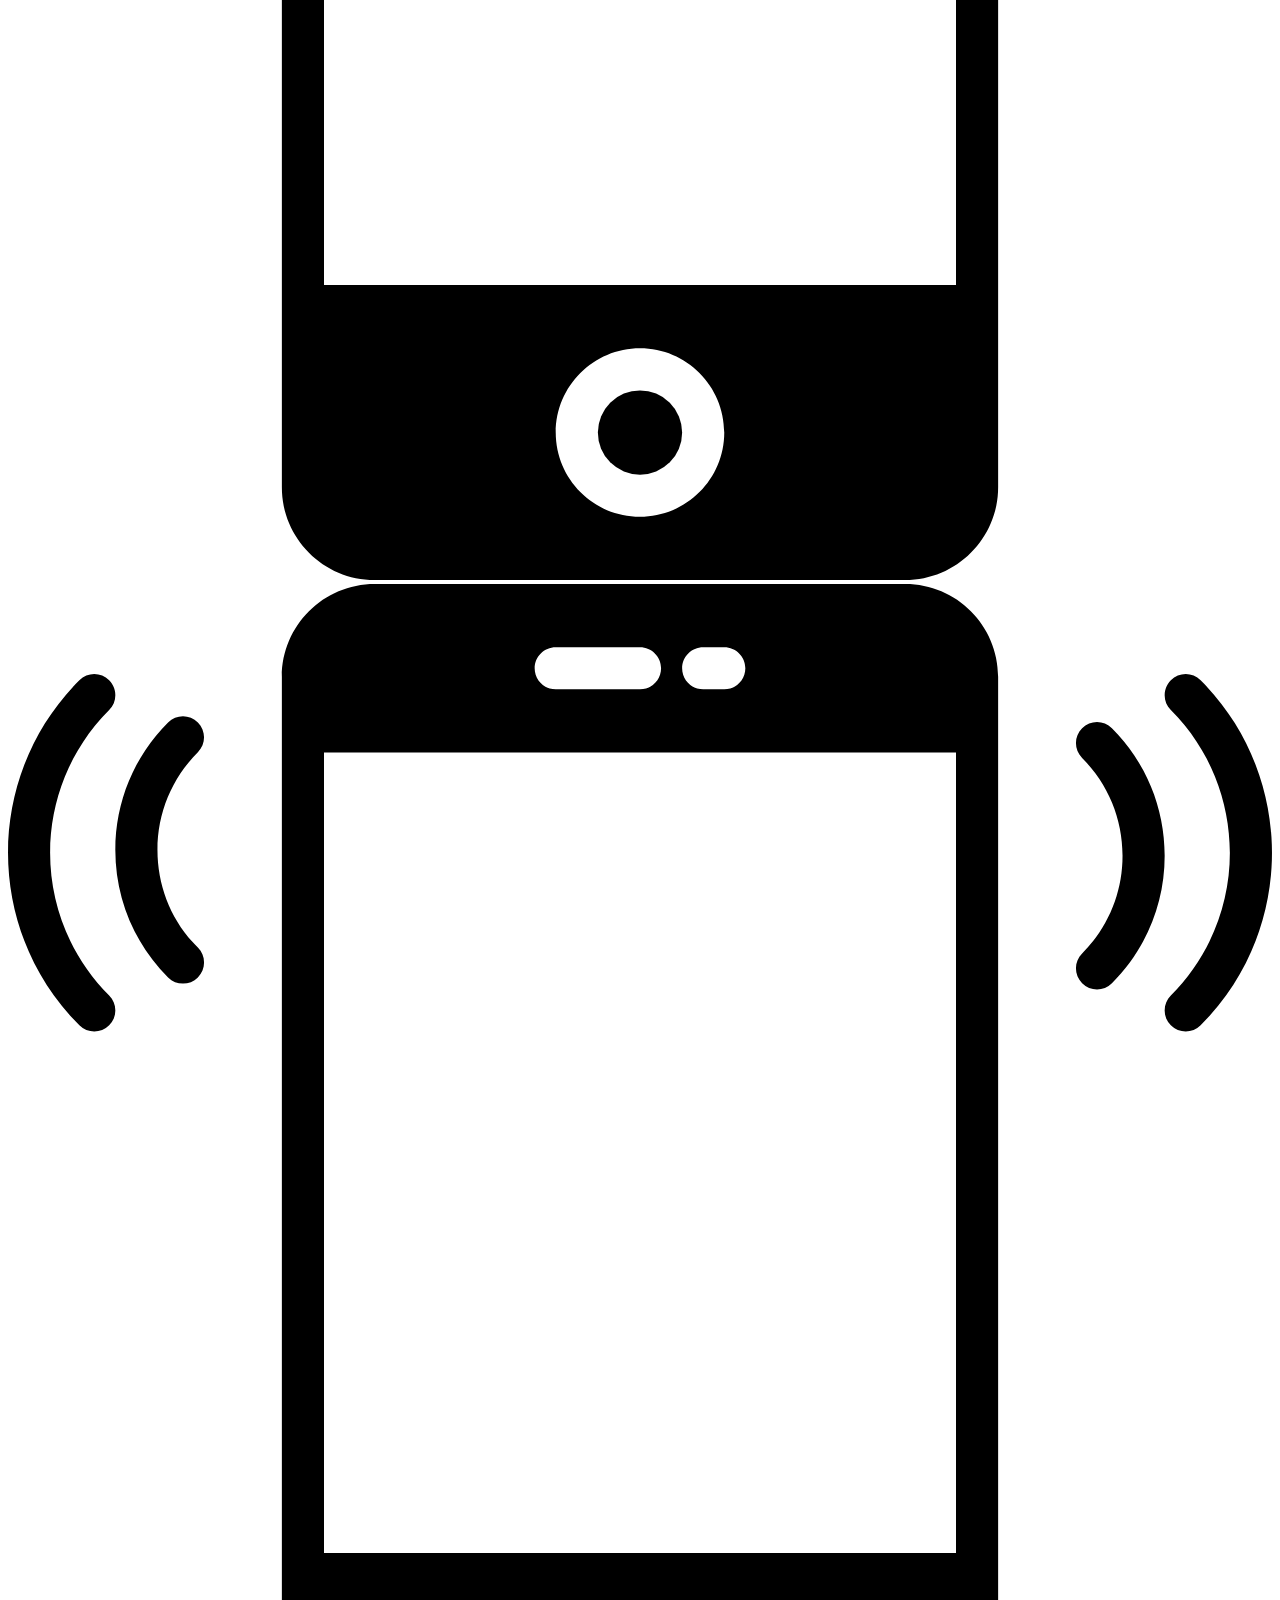
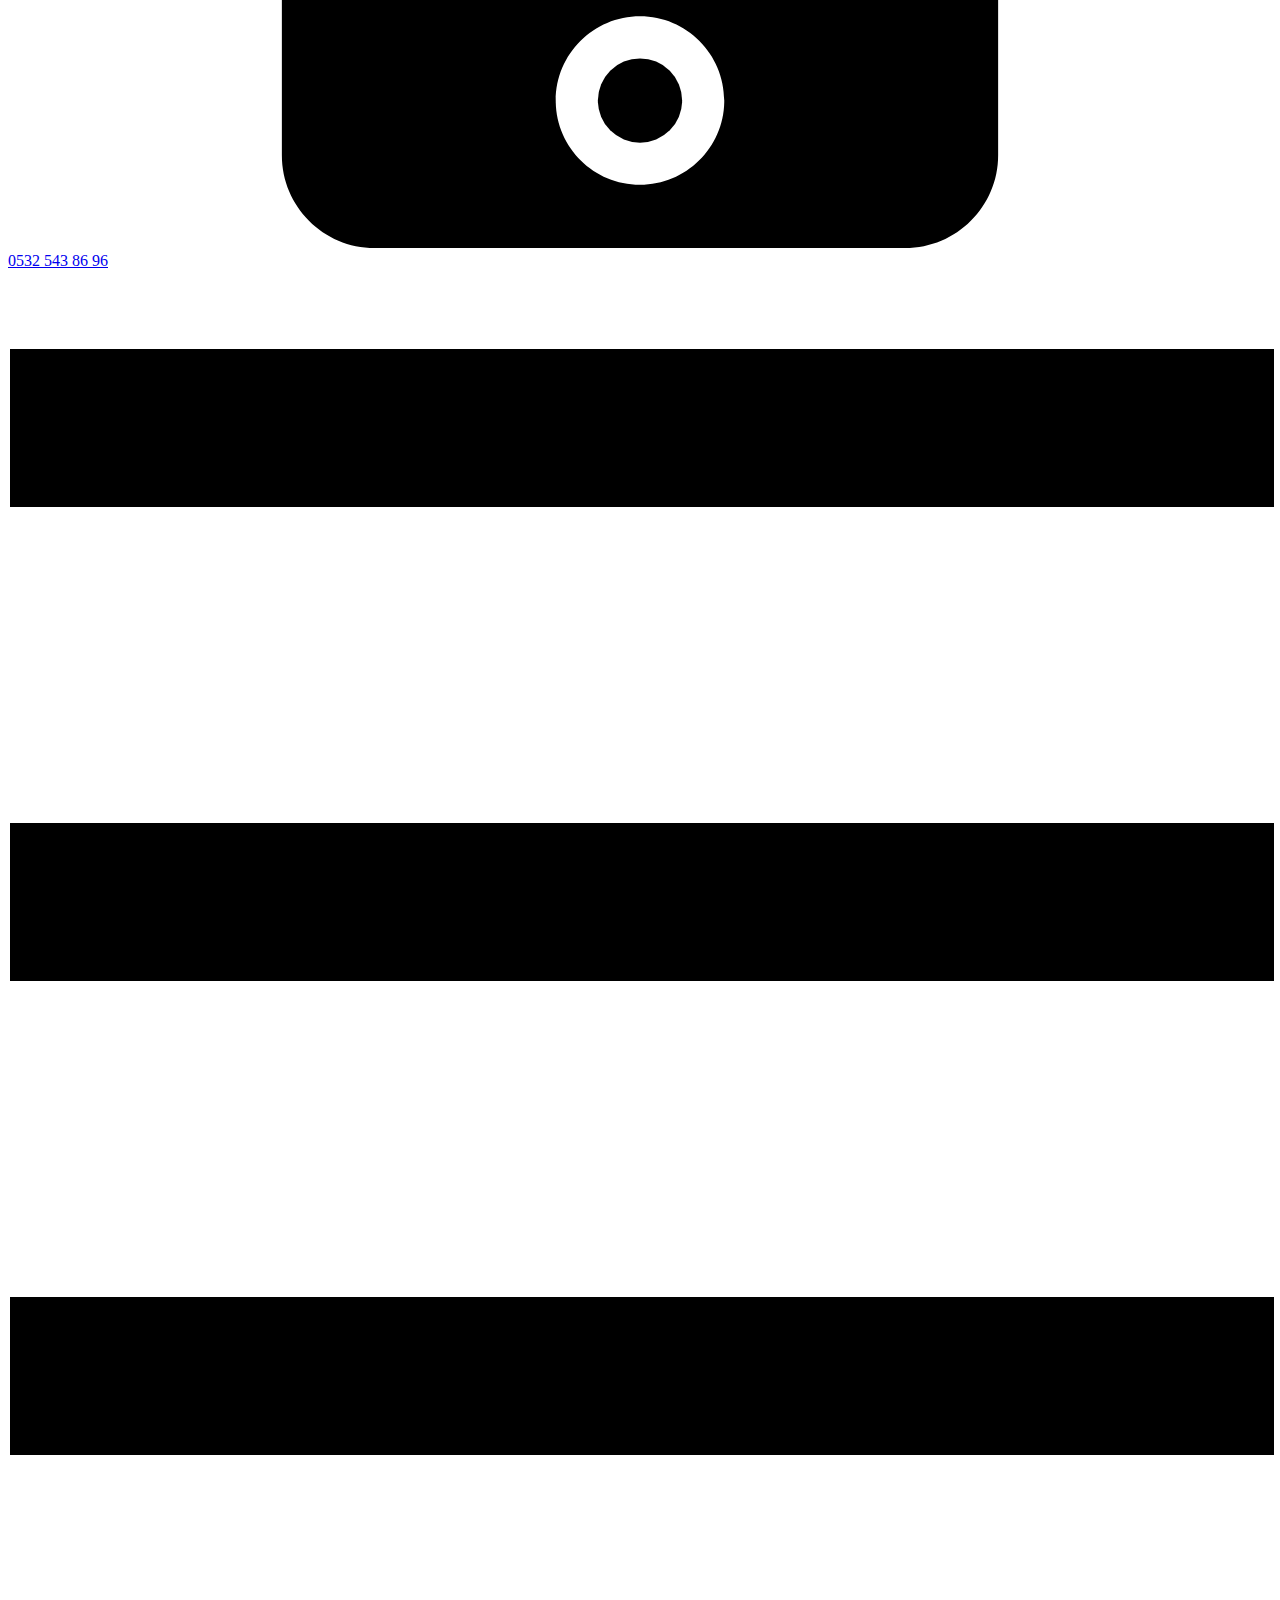
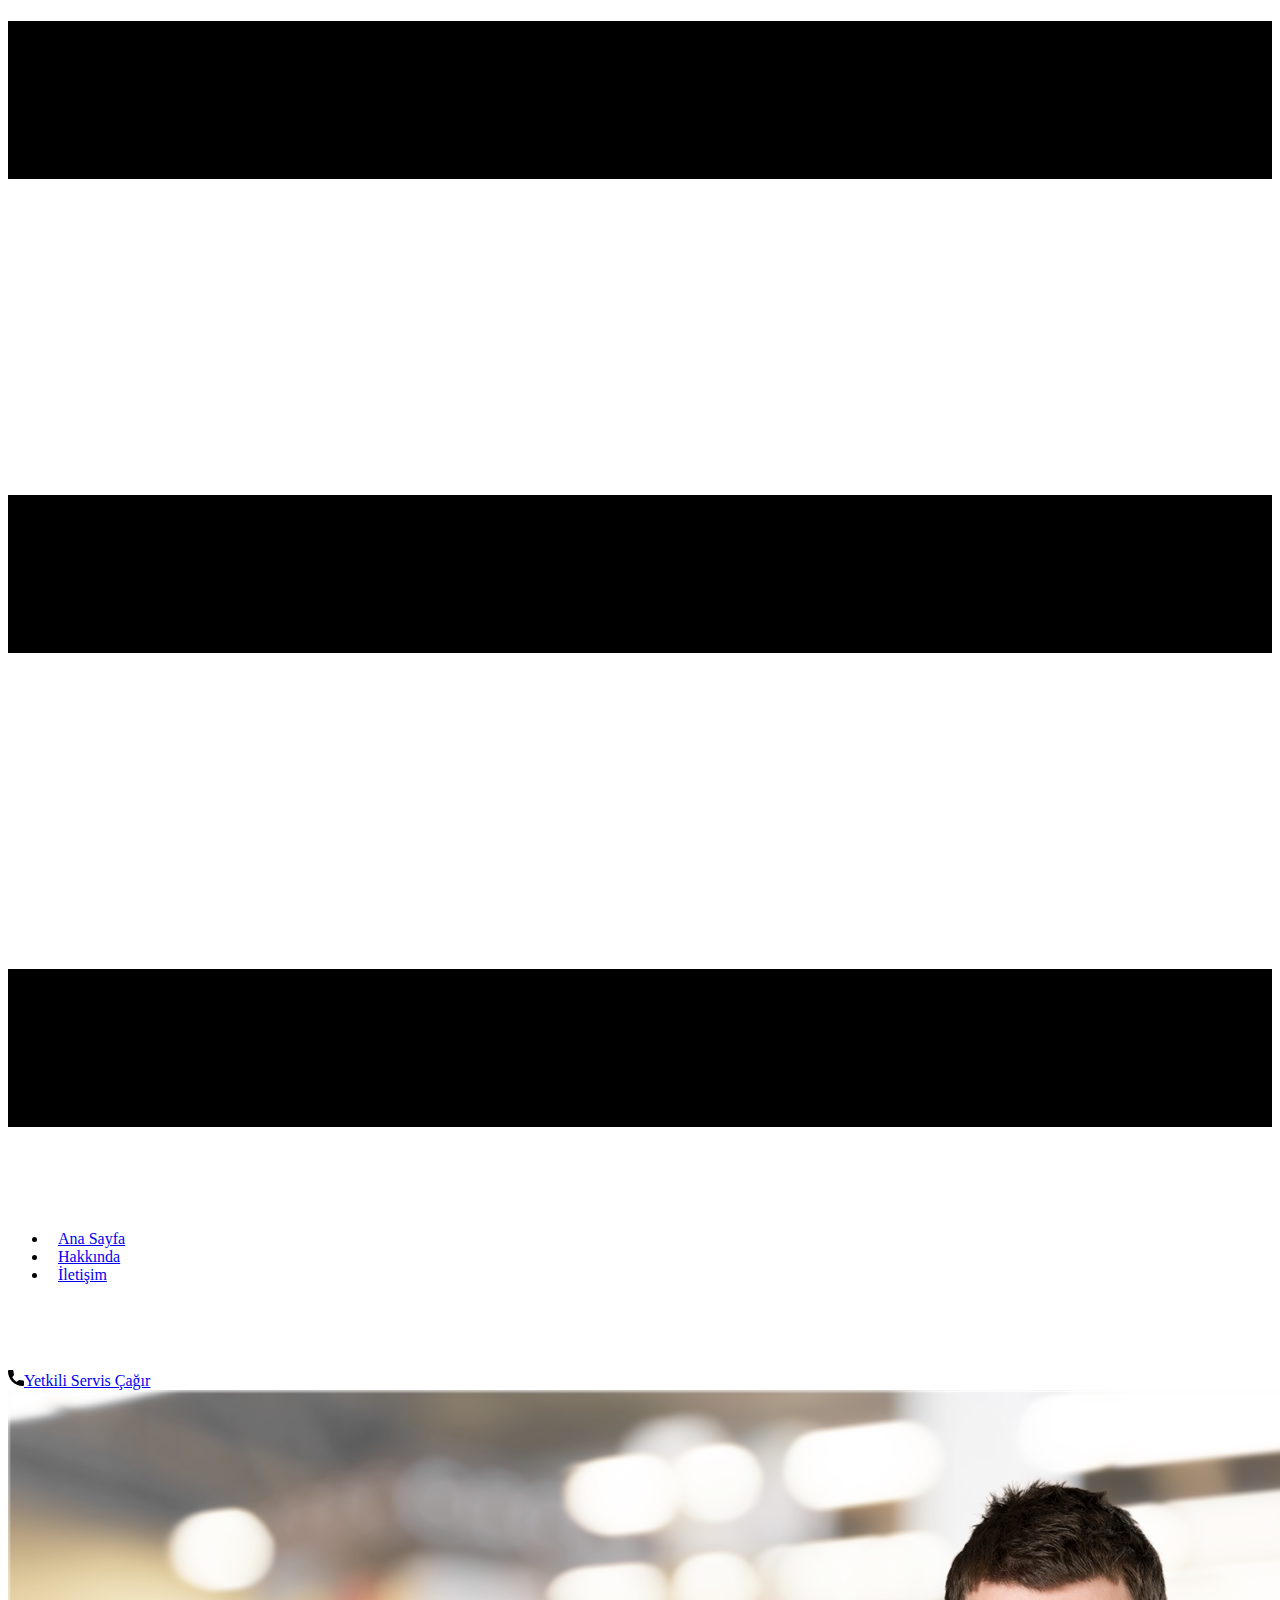
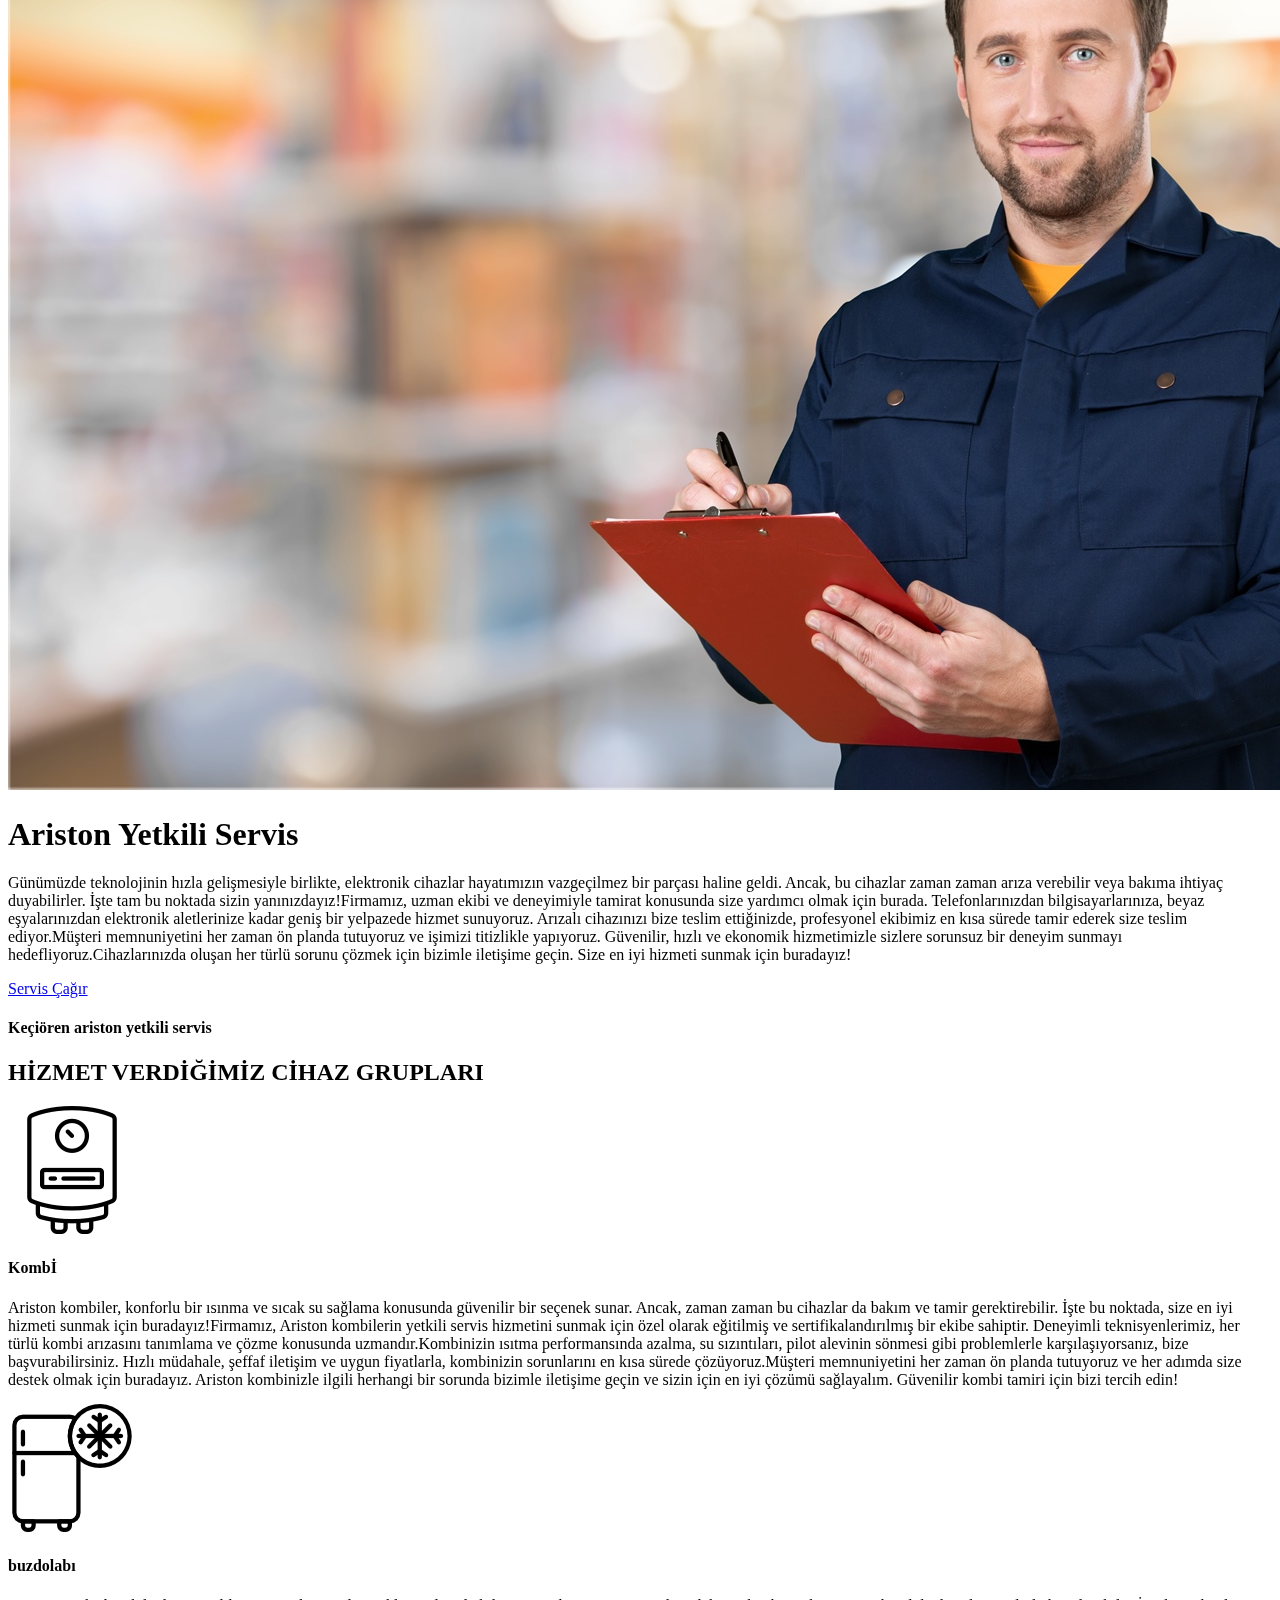
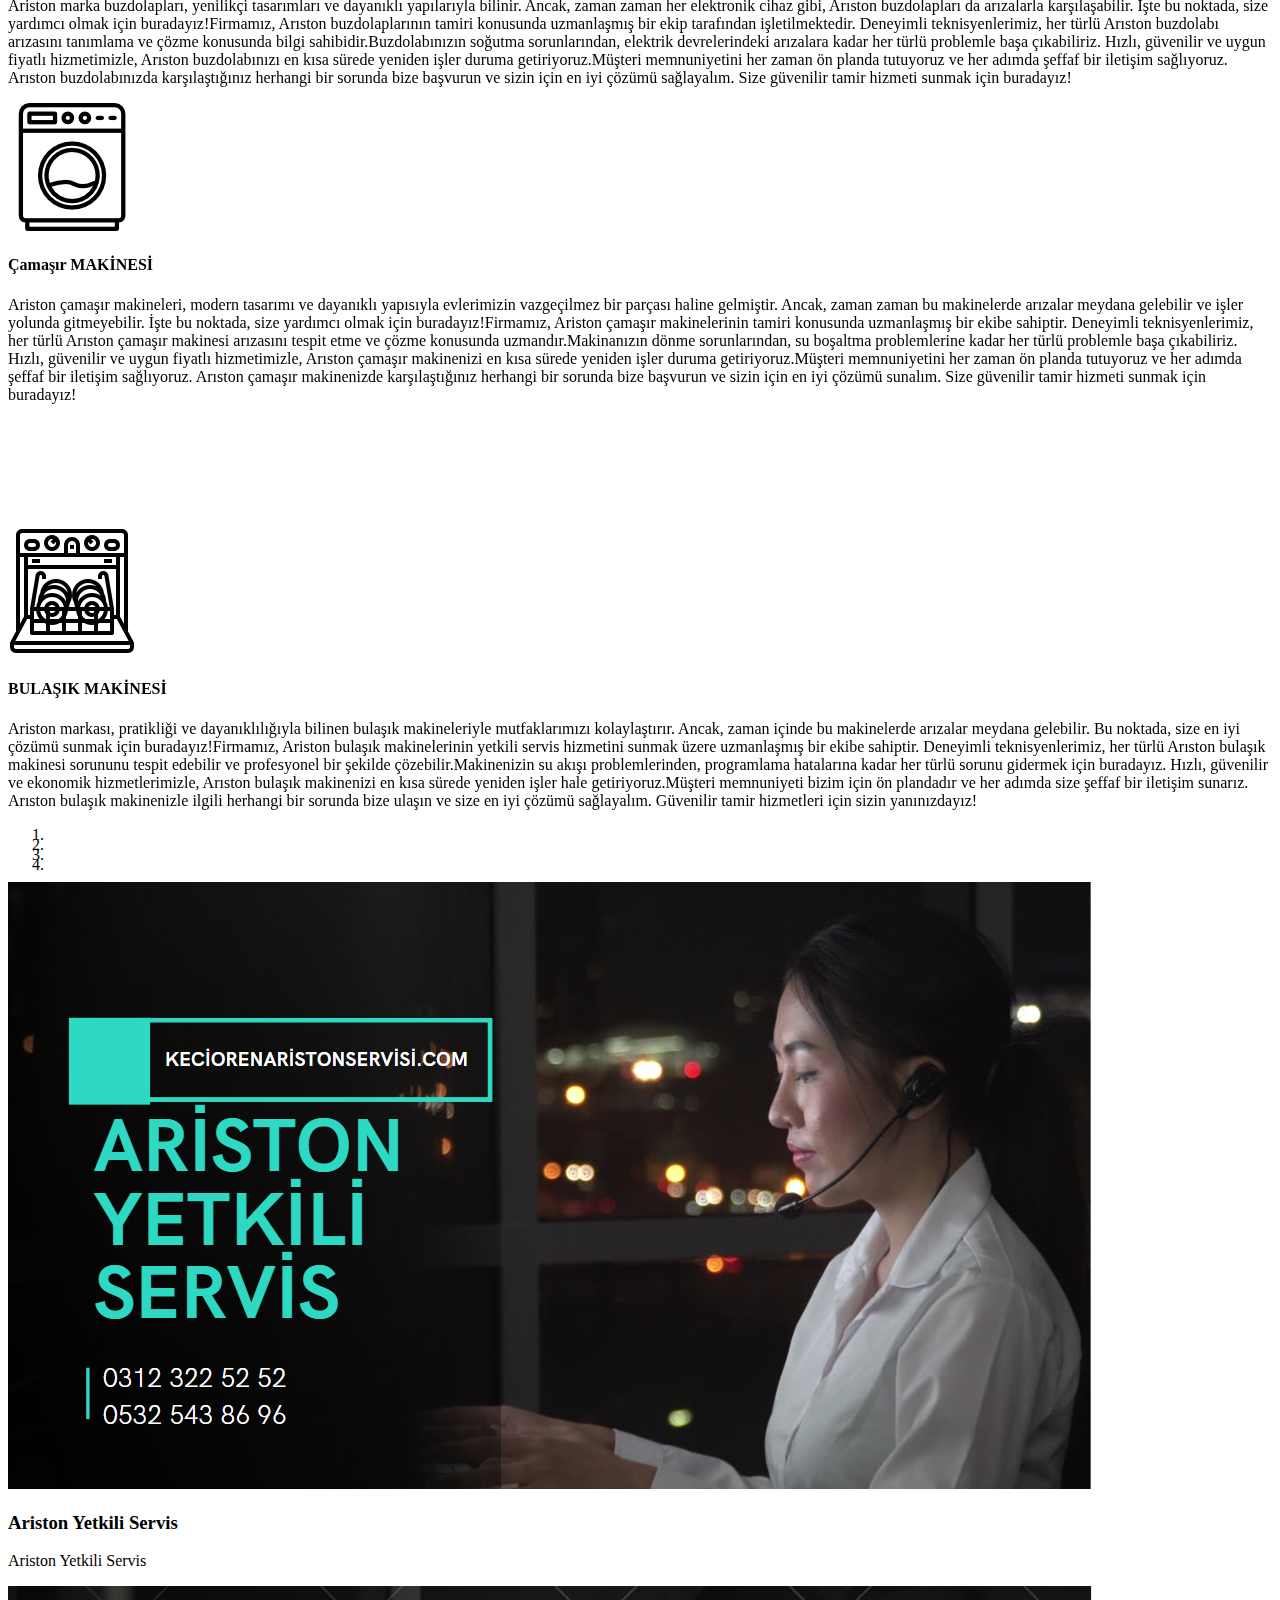
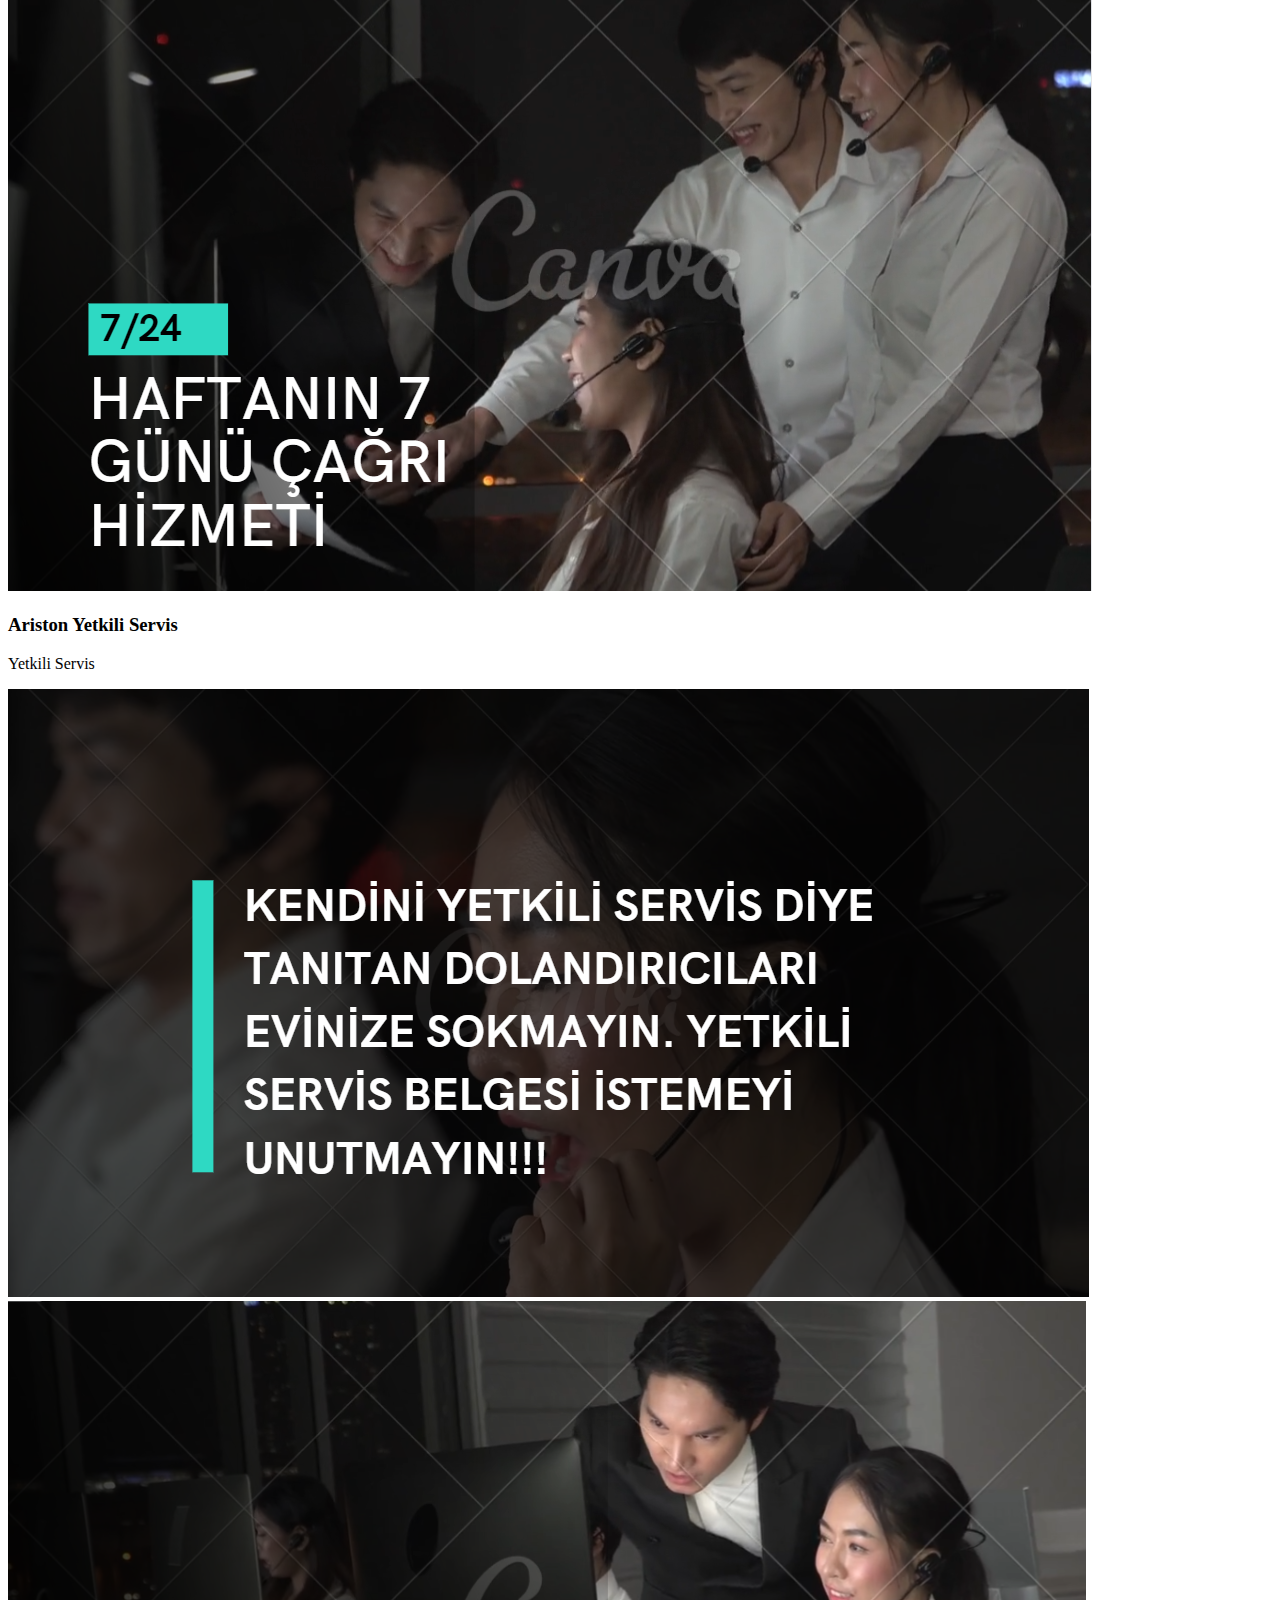
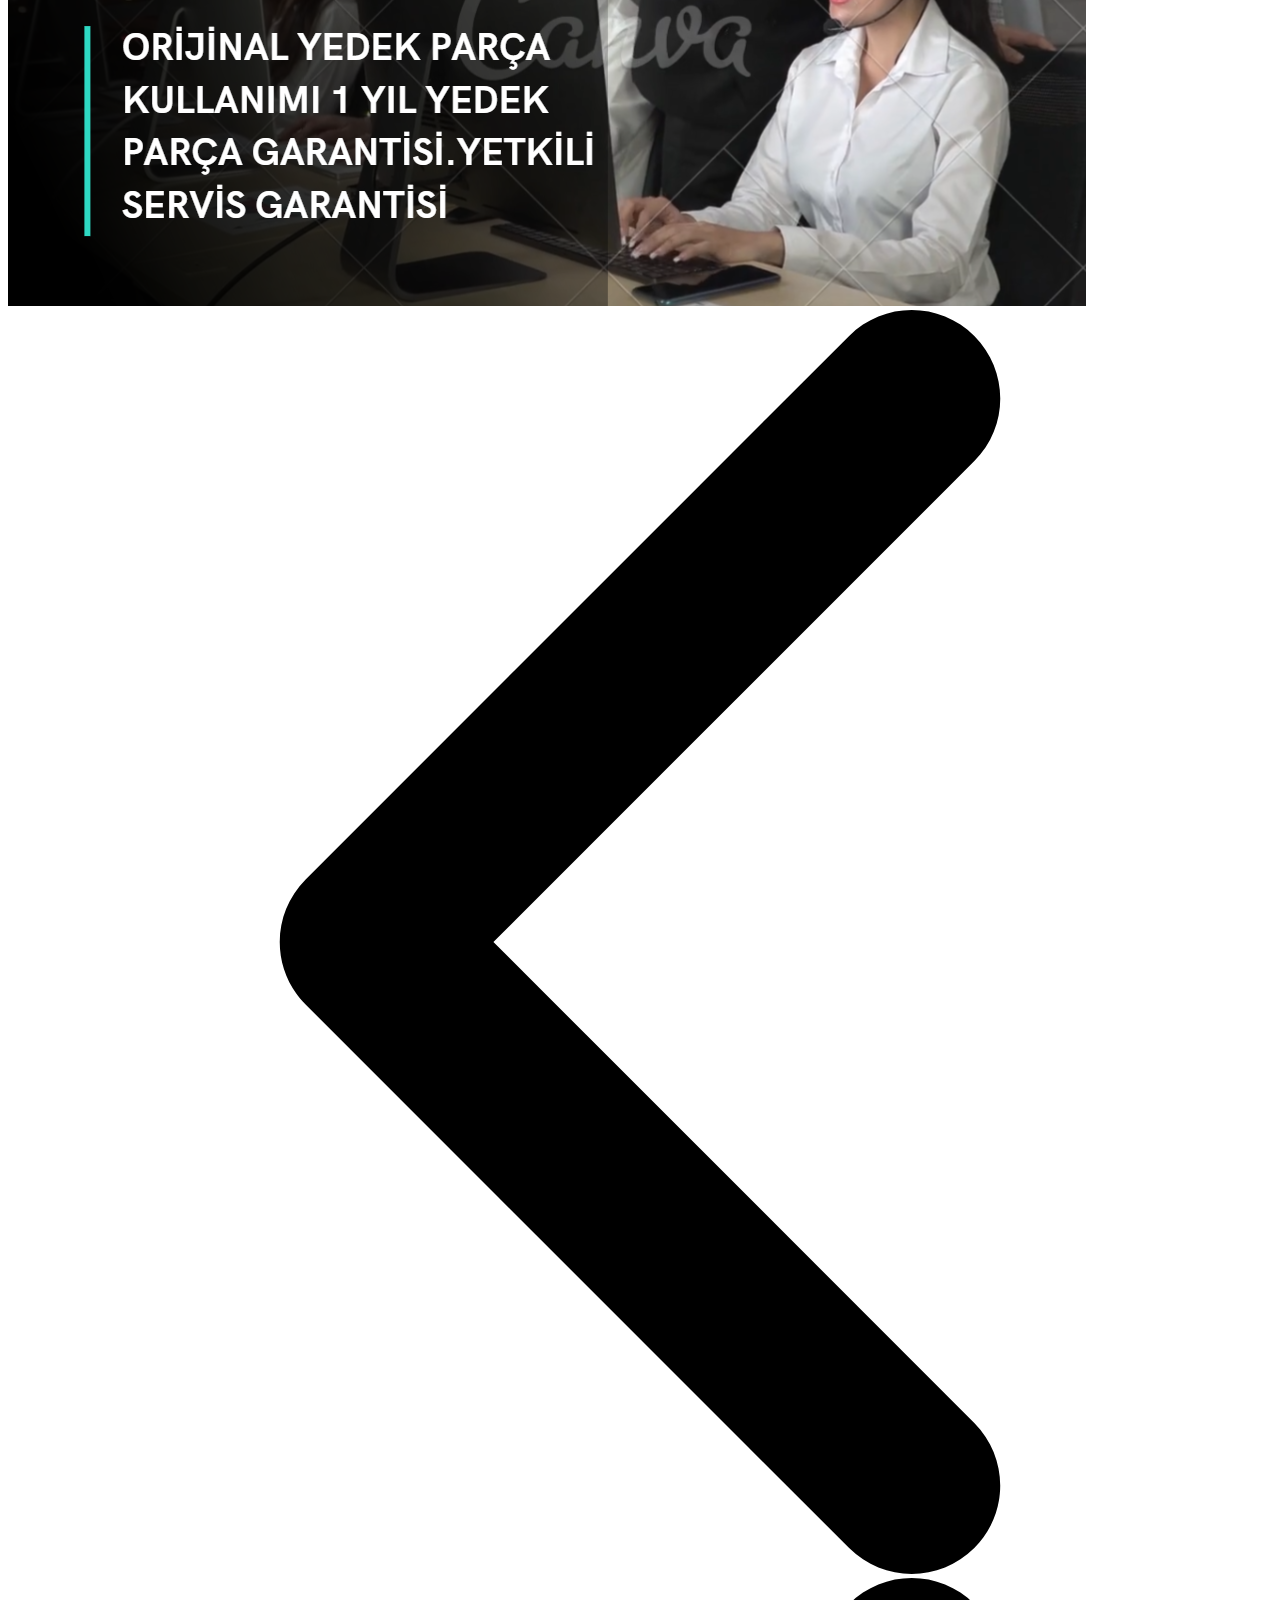
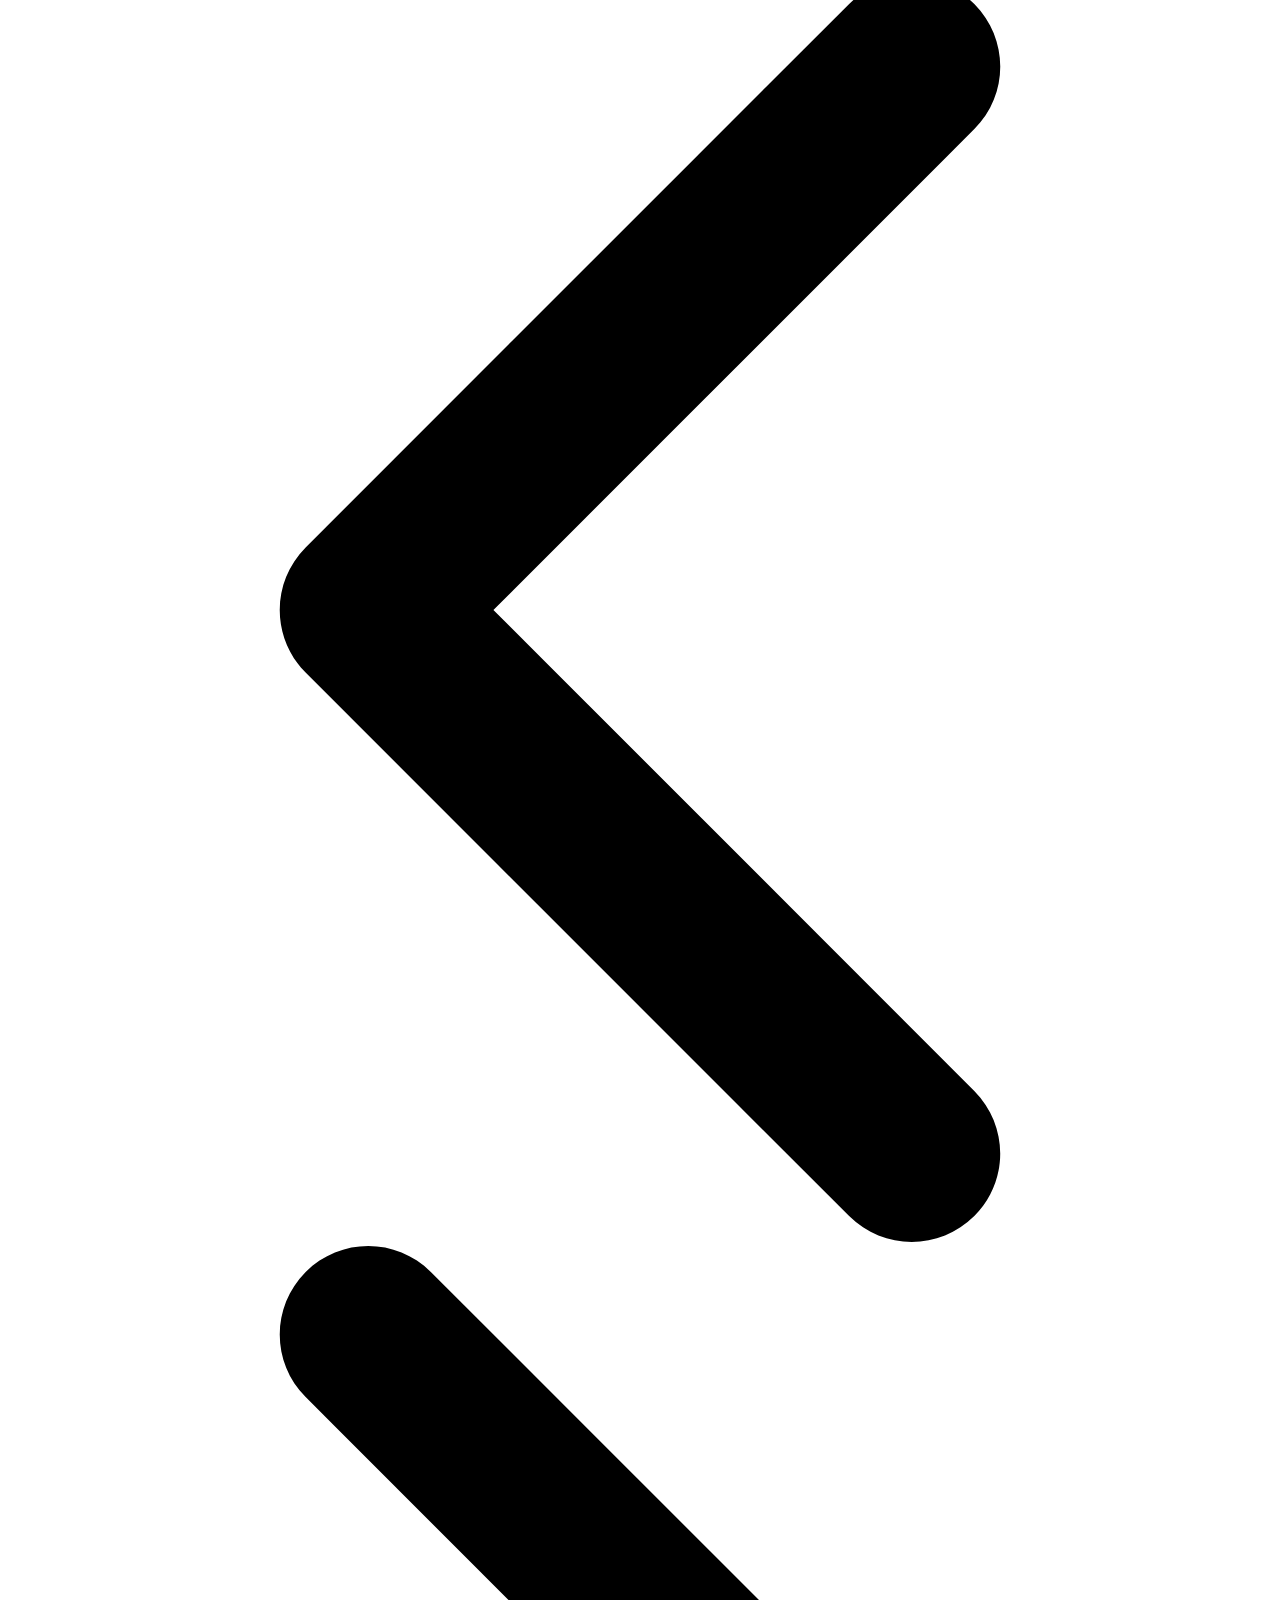
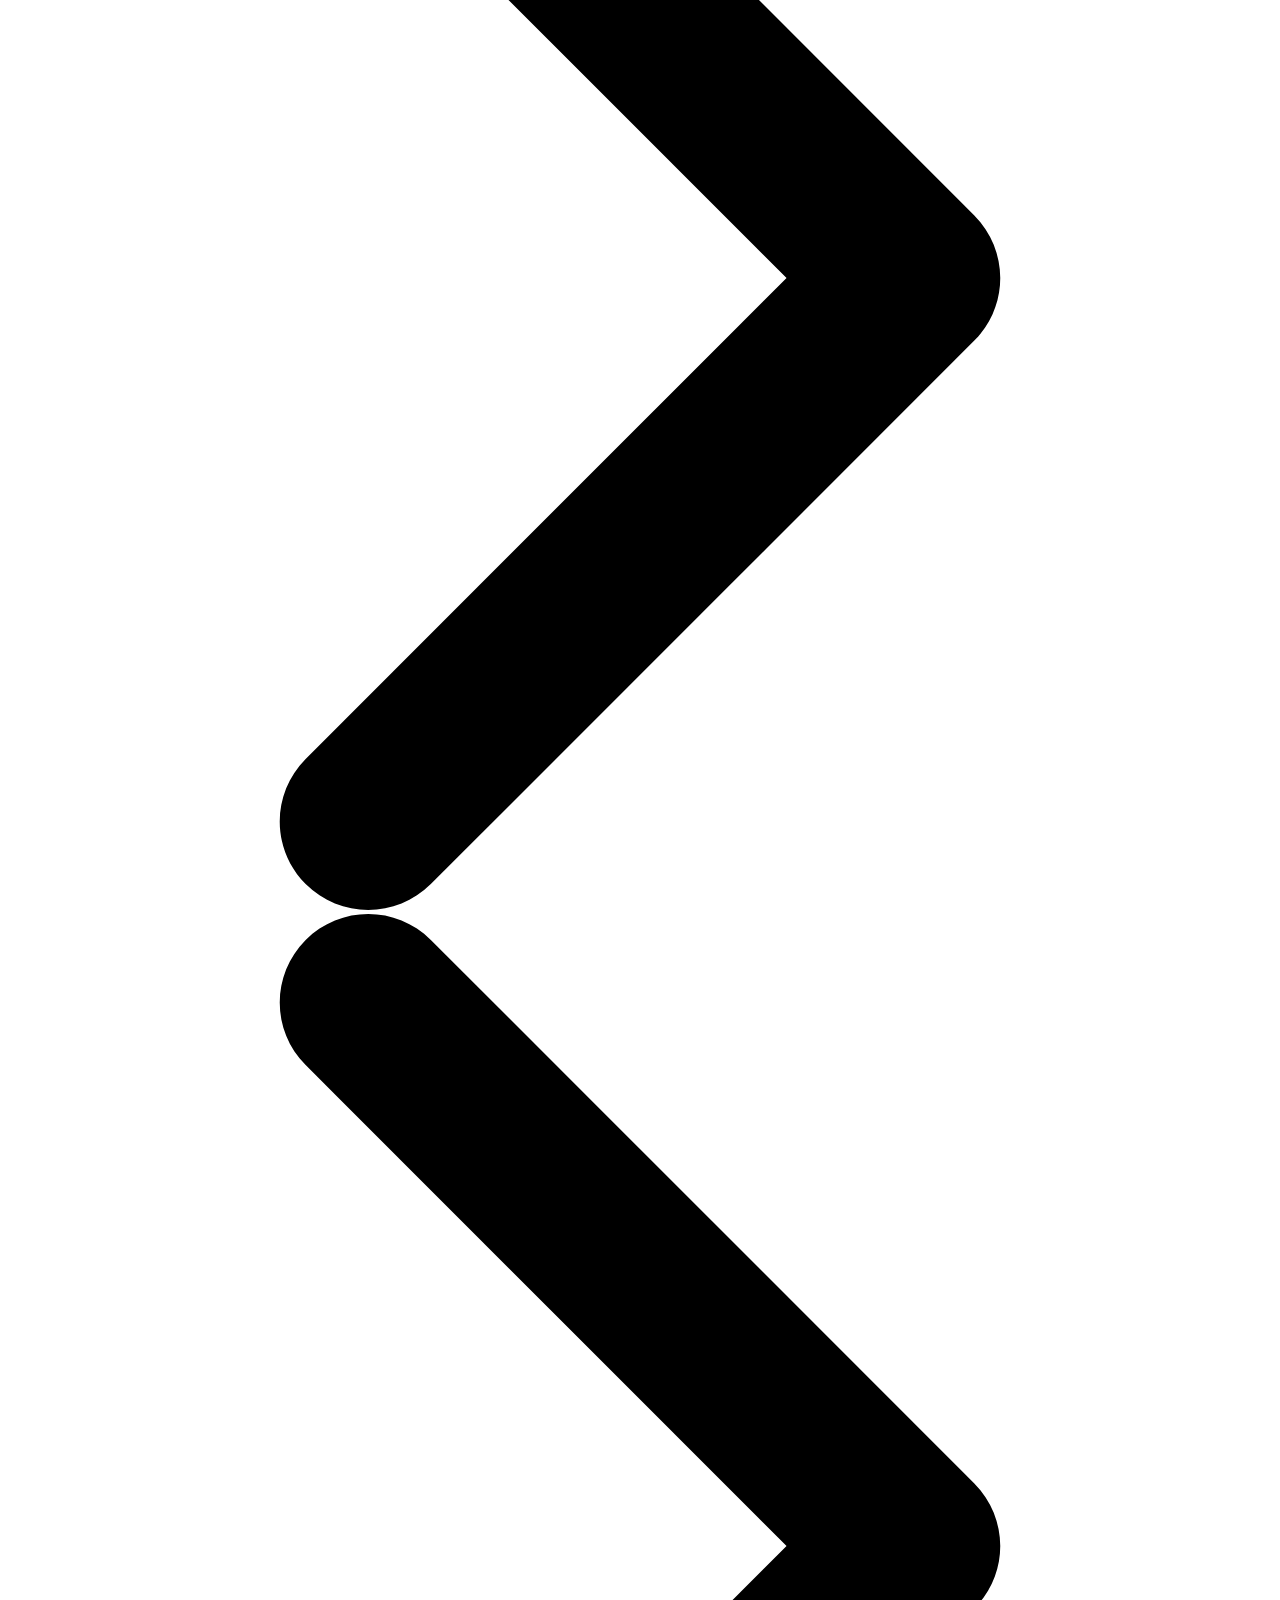
==== commit 22161e3a: "Update index.html" ====
--- a/index.html
+++ b/index.html
@@ -5,7 +5,7 @@
     <meta name="keywords" content="ariston yetkili servis,kombi,çamaşır makinesi,bulaşık makinesi,ankara,yetkili,ariston">
     <meta name="description" content="">
     <title>Ankara Ariston Yetkili Servis|0312 322 52 52</title>
-    <link rel="stylesheet" href="nicepage.css" media="screen">
+    <link rel="stylesheet" href="nicepage.css" media="screen
 <link rel="stylesheet" href="Ana-Sayfa.css" media="screen">
     <script class="u-script" type="text/javascript" src="jquery.js" defer=""></script>
     <script class="u-script" type="text/javascript" src="nicepage.js" defer=""></script>
@@ -33,7 +33,7 @@
   <meta data-intl-tel-input-cdn-path="intlTelInput/"></head>
   <body data-home-page="Ana-Sayfa.html" data-home-page-title="Ana Sayfa" data-path-to-root="./" data-include-products="false" class="u-body u-xl-mode" data-lang="tr"><header class="u-clearfix u-header u-sticky-dc00 u-header" id="sec-2eee"><div class="u-clearfix u-sheet u-sheet-1">
         <h5 class="u-text u-text-default u-text-1">
-          <a class="u-border-none u-btn u-btn-round u-button-style u-radius u-text-black u-white u-btn-1" data-href="keciorenaristonservisi.com" href="Ana-Sayfa.html">Keçiören Ariston Yetkili Servisi </a>
+          <a class="u-border-none u-btn u-btn-round u-button-style u-radius u-text-black u-white u-btn-1" data-href="keciorenaristonservisi.com" href="Ana-Sayfa.html">Keçiören Ariston Yetkili Servisi 0312 322 52 52 | 0532 543 86 96</a>
         </h5>
         <a href="Ana-Sayfa.html" class="u-image u-logo u-image-1" data-image-width="1280" data-image-height="720" title="Ariston Yetkili Servis">
           <img src="images/maxresdefault.jpg" class="u-logo-image u-logo-image-1">
@@ -362,4 +362,4 @@
         <svg class="u-svg-content" enable-background="new 0 0 551.13 551.13" viewBox="0 0 551.13 551.13" xmlns="http://www.w3.org/2000/svg" id="svg-1d98"><path d="m275.565 189.451 223.897 223.897h51.668l-275.565-275.565-275.565 275.565h51.668z"></path></svg>
     </span>
   
-</body></html>+</body></html>
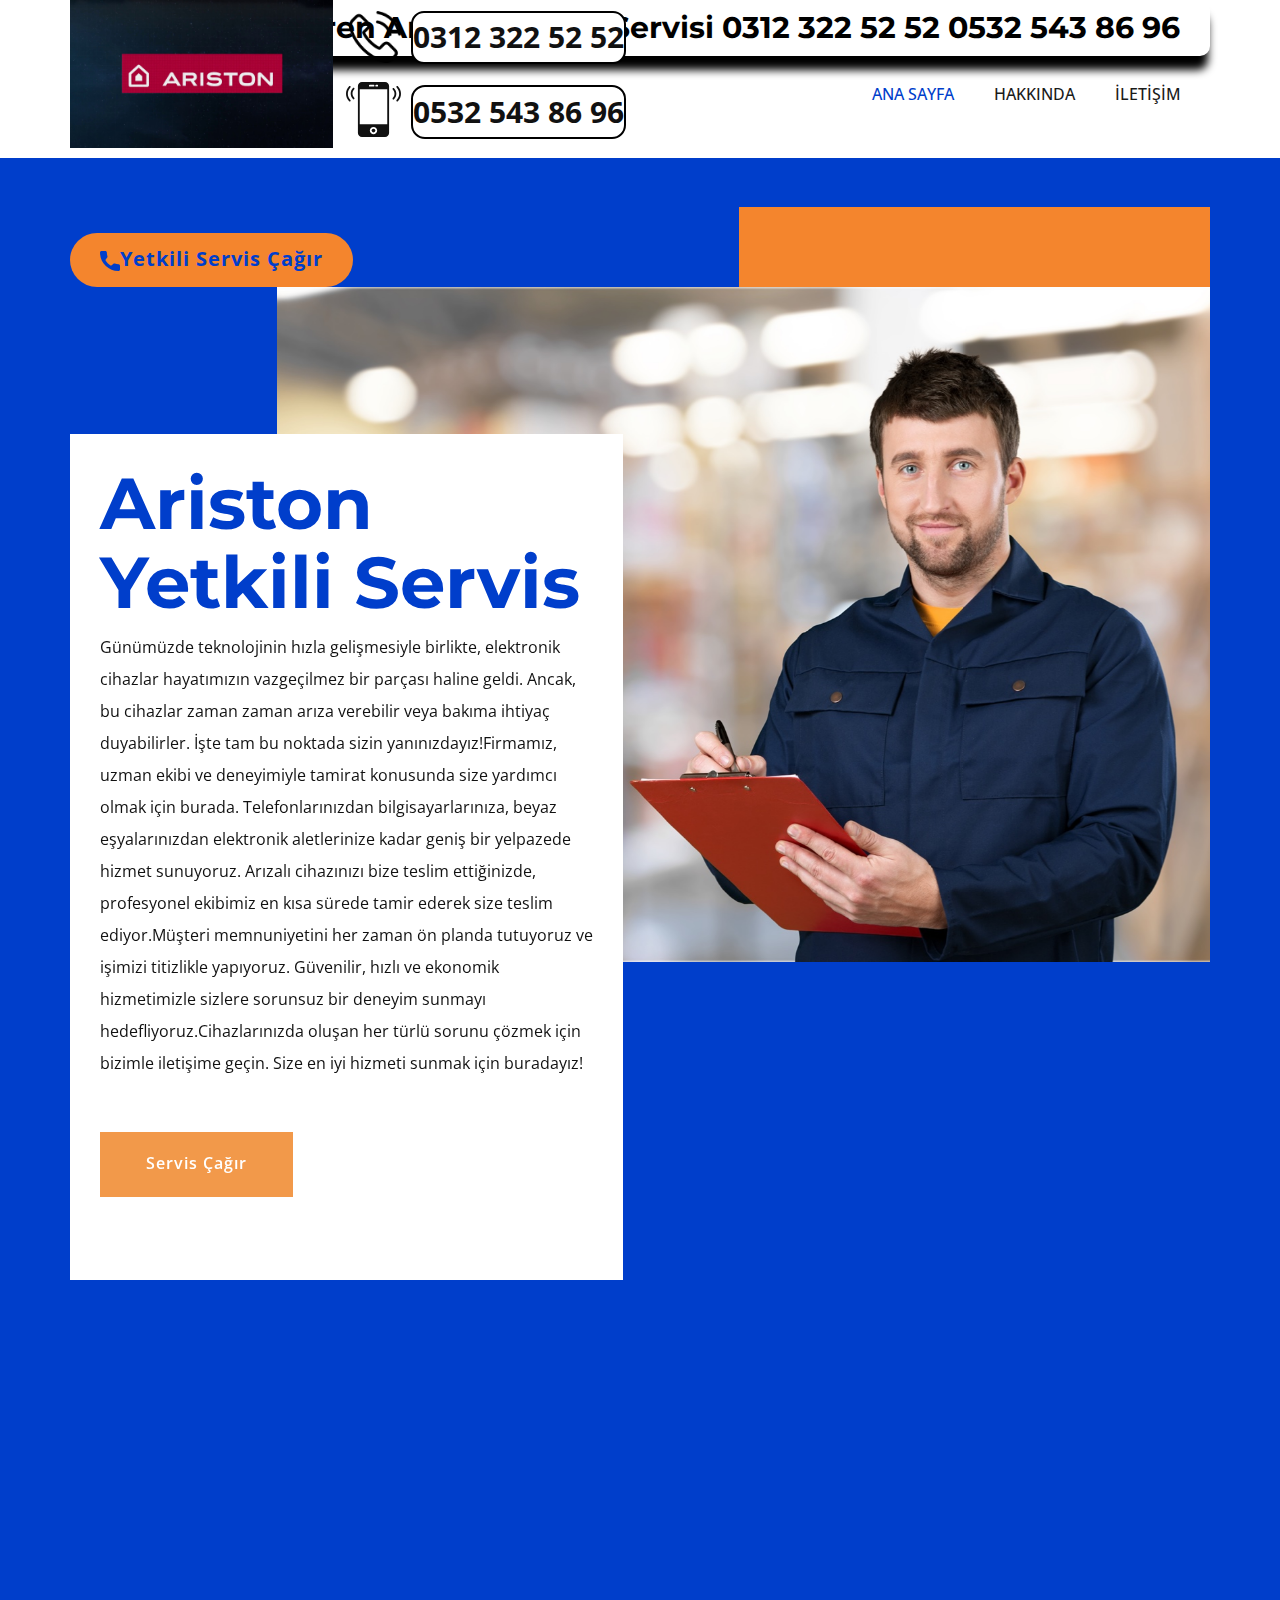
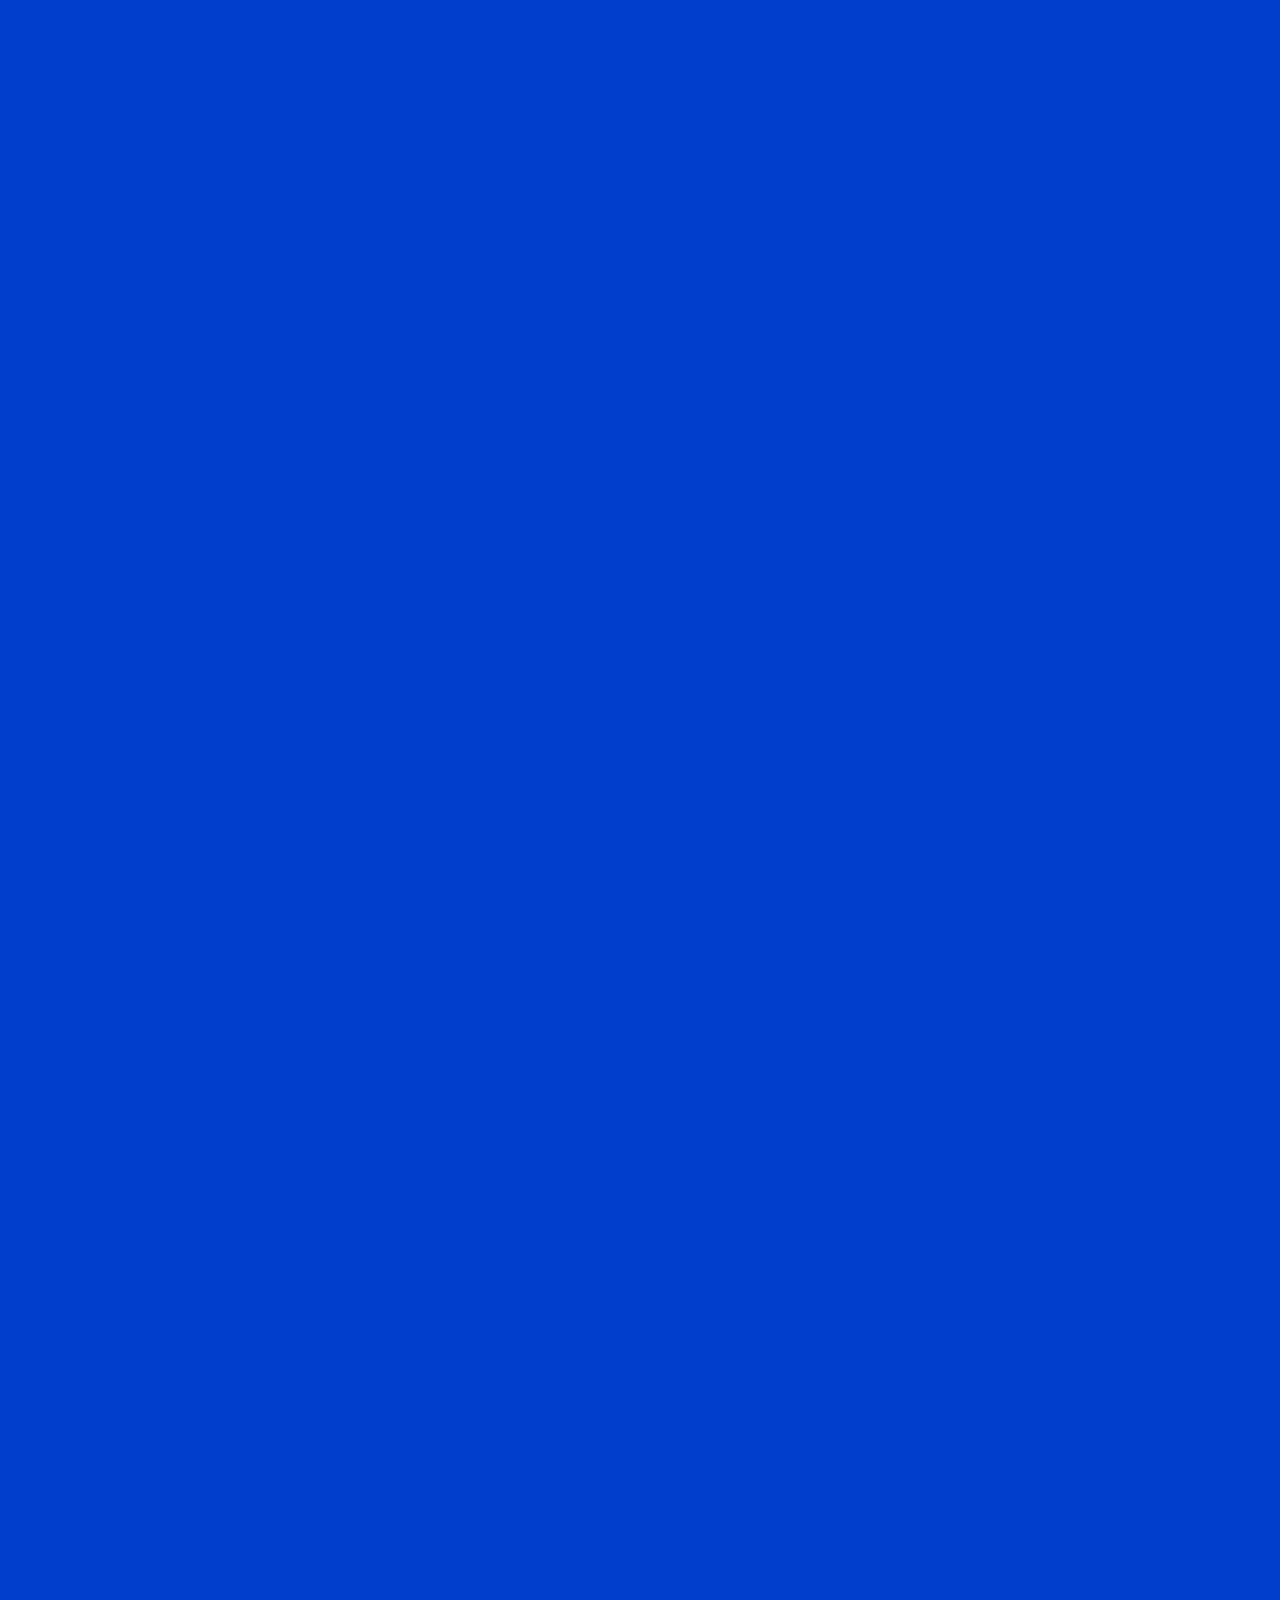
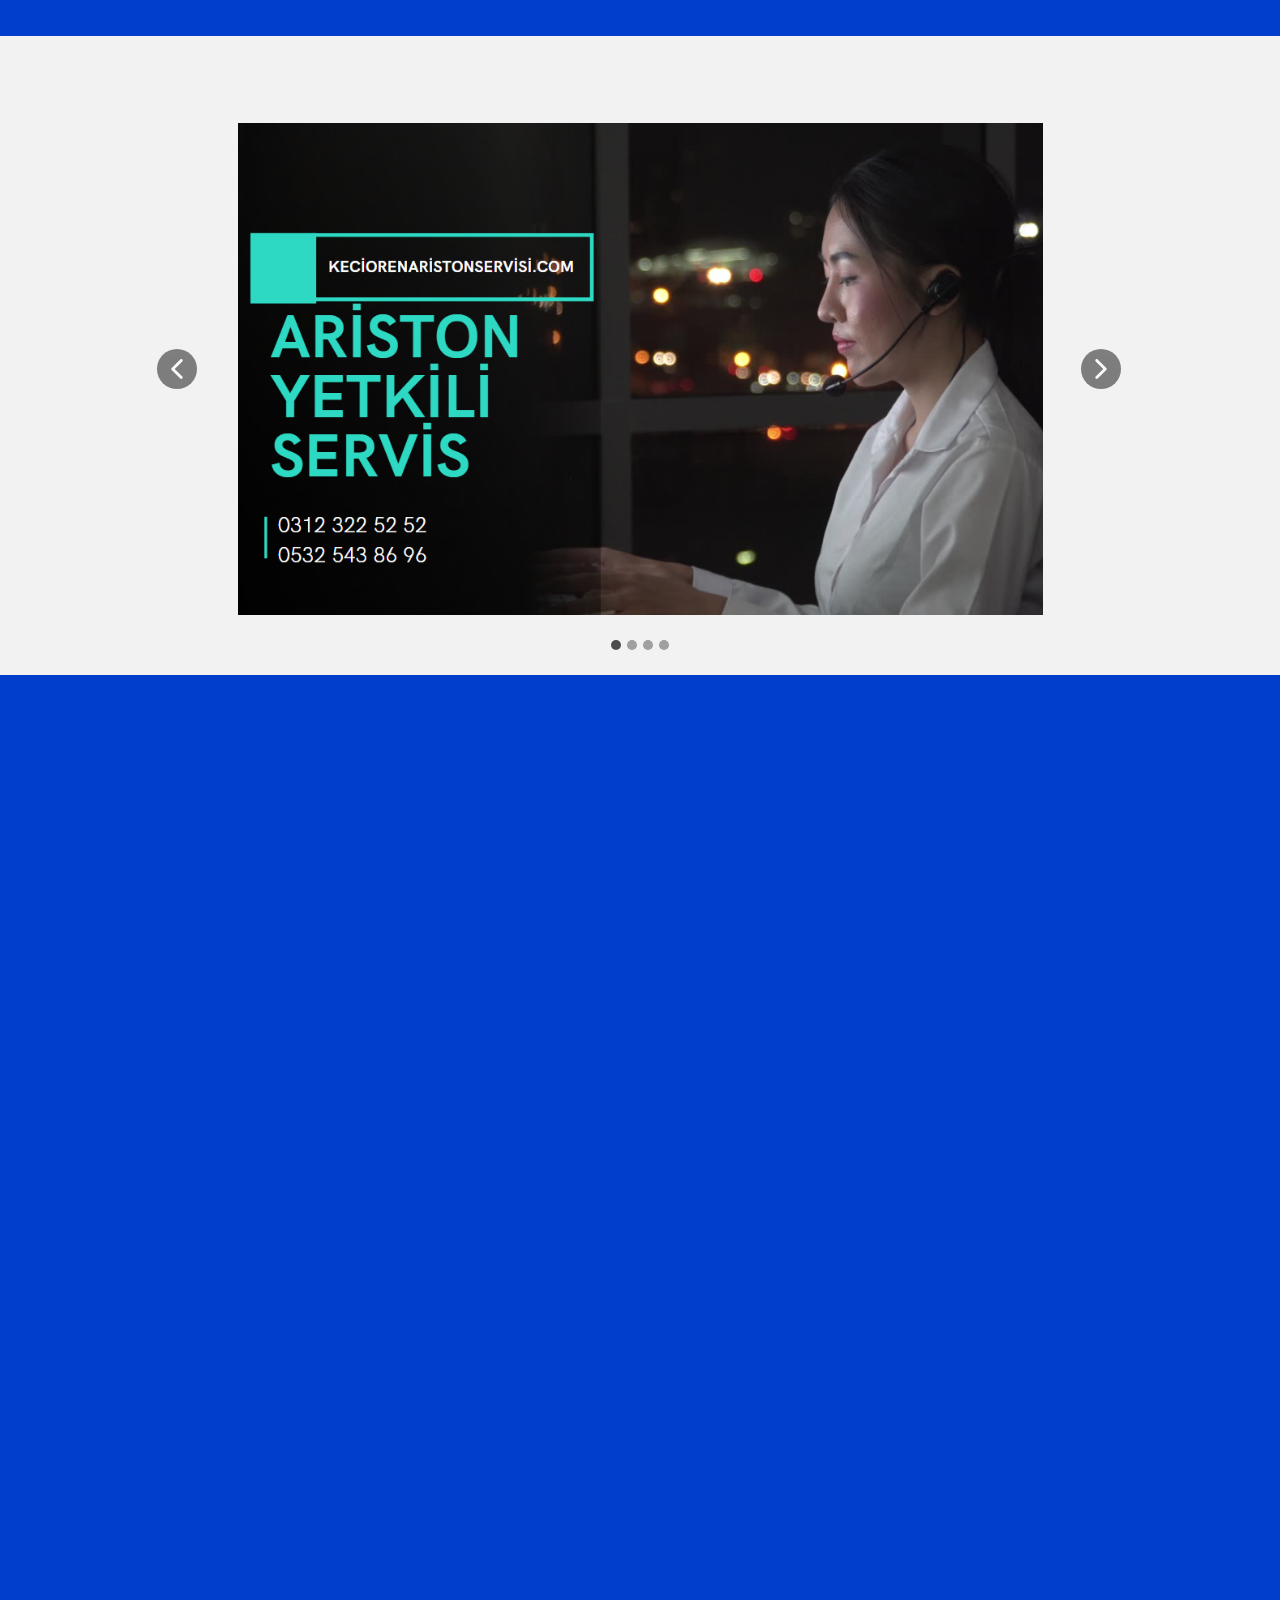
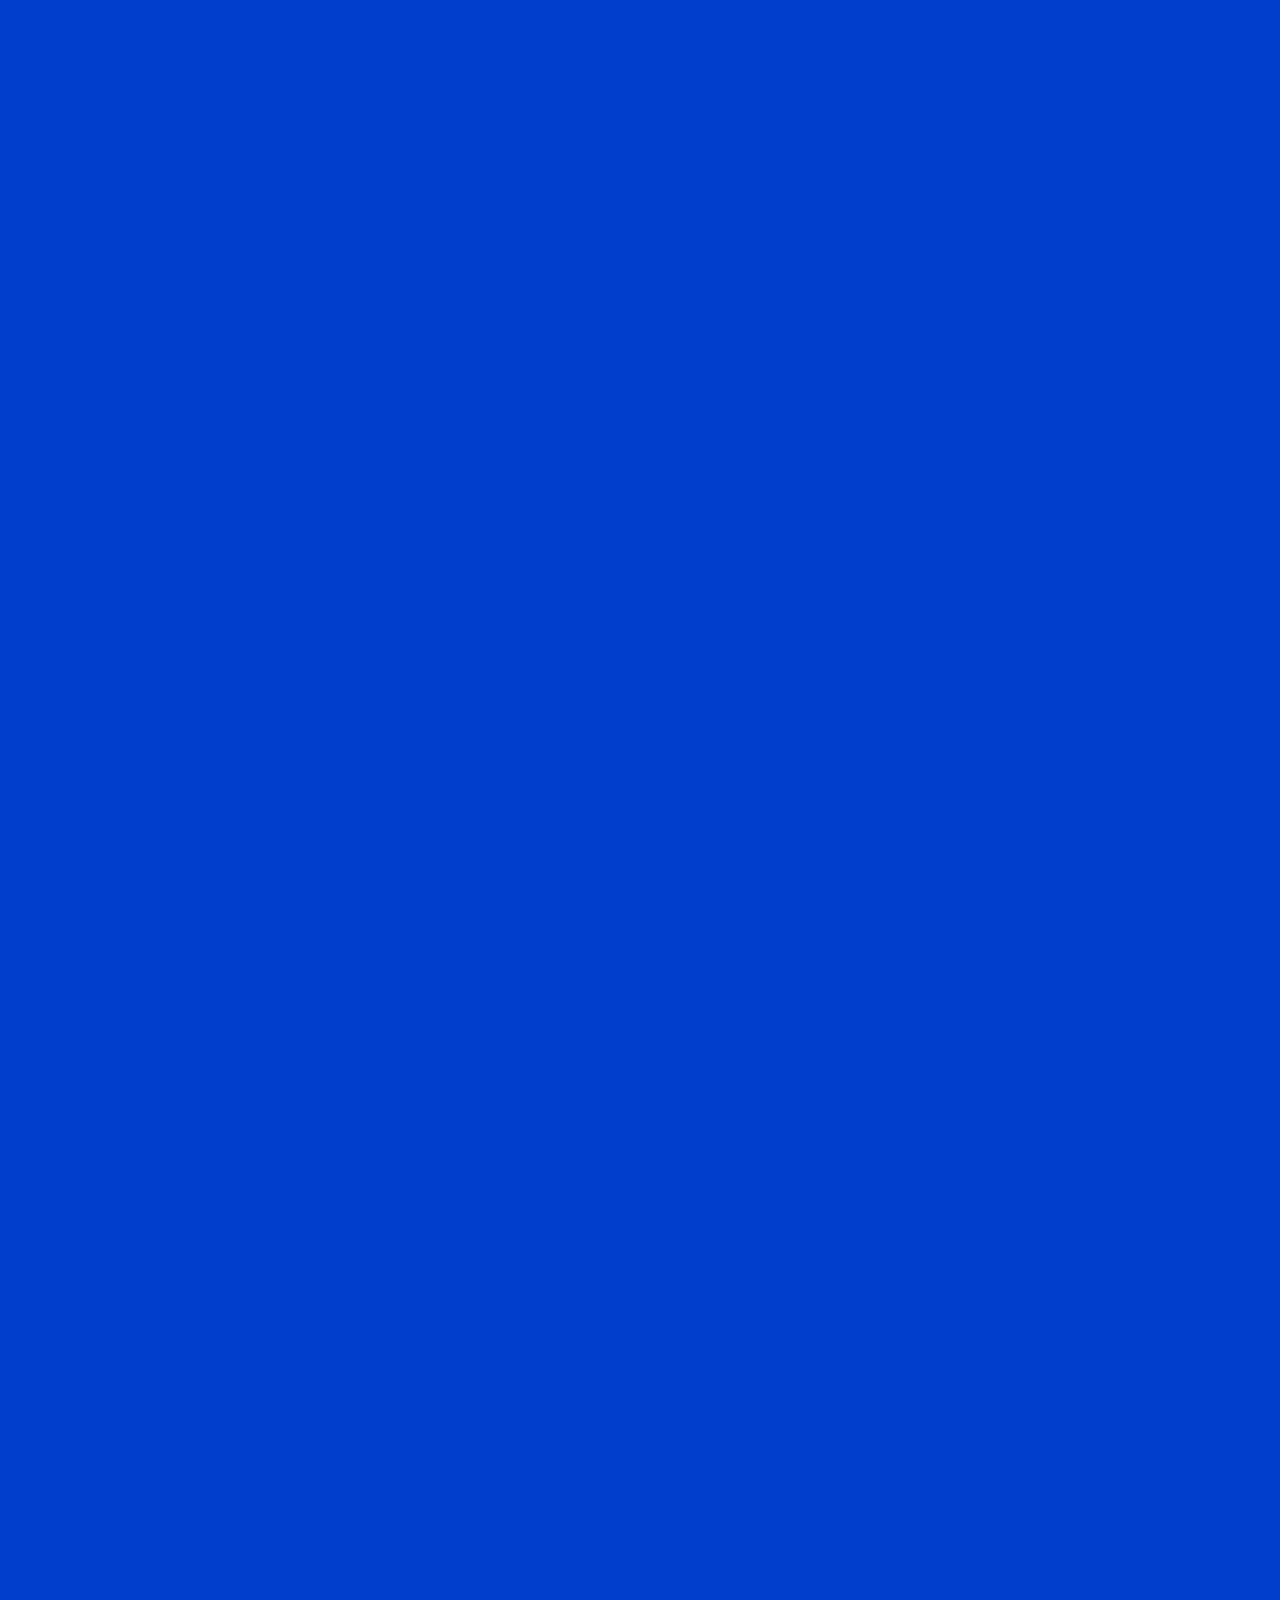
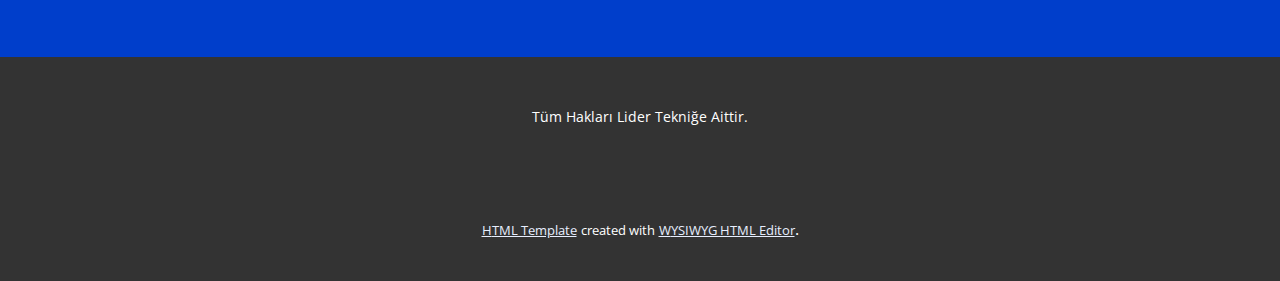
==== commit c4e67890: "Add files via upload" ====
--- a/index.html
+++ b/index.html
@@ -5,7 +5,7 @@
     <meta name="keywords" content="ariston yetkili servis,kombi,çamaşır makinesi,bulaşık makinesi,ankara,yetkili,ariston">
     <meta name="description" content="">
     <title>Ankara Ariston Yetkili Servis|0312 322 52 52</title>
-    <link rel="stylesheet" href="nicepage.css" media="screen
+    <link rel="stylesheet" href="nicepage.css" media="screen">
 <link rel="stylesheet" href="Ana-Sayfa.css" media="screen">
     <script class="u-script" type="text/javascript" src="jquery.js" defer=""></script>
     <script class="u-script" type="text/javascript" src="nicepage.js" defer=""></script>
@@ -27,13 +27,13 @@
 		"logo": "images/maxresdefault.jpg"
 }</script>
     <meta name="theme-color" content="#003ecb">
-    <meta property="og:title" content="Ankara Ariston Yetkili Servis|0312 322 52 52">
+    <meta property="og:title" content="Ankara Ariston Yetkili Servis|0312 322 52 52 0532 543 86 96">
     <meta property="og:url" content="Ankara Ariston orijinal yedek parça,Ariston cihaz tamircisi Ankara,Ankara Ariston kombi bakımı,Ariston beyaz eşya tamiri Ankara,Ankara Ariston servisi,Ariston kombi tamiri Ankara,Ariston çamaşır makinesi servisi Ankara,Ariston bulaşık makinesi tamiri Ankara,Ariston teknik servis Ankara,Ankara Ariston yetkili teknik servisi,">
     <meta property="og:type" content="website">
   <meta data-intl-tel-input-cdn-path="intlTelInput/"></head>
   <body data-home-page="Ana-Sayfa.html" data-home-page-title="Ana Sayfa" data-path-to-root="./" data-include-products="false" class="u-body u-xl-mode" data-lang="tr"><header class="u-clearfix u-header u-sticky-dc00 u-header" id="sec-2eee"><div class="u-clearfix u-sheet u-sheet-1">
         <h5 class="u-text u-text-default u-text-1">
-          <a class="u-border-none u-btn u-btn-round u-button-style u-radius u-text-black u-white u-btn-1" data-href="keciorenaristonservisi.com" href="Ana-Sayfa.html">Keçiören Ariston Yetkili Servisi 0312 322 52 52 | 0532 543 86 96</a>
+          <a class="u-border-none u-btn u-btn-round u-button-style u-radius u-text-black u-white u-btn-1" data-href="keciorenaristonservisi.com" href="Ana-Sayfa.html">Keçiören Ariston Yetkili Servisi 0312 322 52 52 0532 543 86 96</a>
         </h5>
         <a href="Ana-Sayfa.html" class="u-image u-logo u-image-1" data-image-width="1280" data-image-height="720" title="Ariston Yetkili Servis">
           <img src="images/maxresdefault.jpg" class="u-logo-image u-logo-image-1">
@@ -362,4 +362,4 @@
         <svg class="u-svg-content" enable-background="new 0 0 551.13 551.13" viewBox="0 0 551.13 551.13" xmlns="http://www.w3.org/2000/svg" id="svg-1d98"><path d="m275.565 189.451 223.897 223.897h51.668l-275.565-275.565-275.565 275.565h51.668z"></path></svg>
     </span>
   
-</body></html>
+</body></html>--- a/nicepage.css
+++ b/nicepage.css
@@ -0,0 +1,42666 @@
+/*begin-commonstyles library*//*!
+ * froala_editor v4.0.6 (https://www.froala.com/wysiwyg-editor)
+ * License https://froala.com/wysiwyg-editor/terms/
+ * Copyright 2014-2021 Froala Labs
+ */
+
+.fr-clearfix::after {
+  clear: both;
+  display: block;
+  content: "";
+  height: 0; }
+
+.fr-hide-by-clipping {
+  position: absolute;
+  width: 1px;
+  height: 1px;
+  padding: 0;
+  margin: -1px;
+  overflow: hidden;
+  clip: rect(0, 0, 0, 0);
+  border: 0; }
+
+.fr-view img.fr-rounded, .fr-view .fr-img-caption.fr-rounded img {
+  border-radius: 10px;
+  -moz-border-radius: 10px;
+  -webkit-border-radius: 10px;
+  -moz-background-clip: padding;
+  -webkit-background-clip: padding-box;
+  background-clip: padding-box; }
+
+.fr-view img.fr-shadow, .fr-view .fr-img-caption.fr-shadow img {
+  -webkit-box-shadow: 10px 10px 5px 0px #cccccc;
+  -moz-box-shadow: 10px 10px 5px 0px #cccccc;
+  box-shadow: 10px 10px 5px 0px #cccccc; }
+
+.fr-view img.fr-bordered, .fr-view .fr-img-caption.fr-bordered img {
+  border: solid 5px #CCC; }
+
+.fr-view img.fr-bordered {
+  -webkit-box-sizing: content-box;
+  -moz-box-sizing: content-box;
+  box-sizing: content-box; }
+
+.fr-view .fr-img-caption.fr-bordered img {
+  -webkit-box-sizing: border-box;
+  -moz-box-sizing: border-box;
+  box-sizing: border-box; }
+
+.fr-view {
+  word-wrap: break-word; }
+  .fr-view span[style~="color:"] a {
+    color: inherit; }
+  .fr-view strong {
+    font-weight: 700; }
+  .fr-view table[border='0'] td:not([class]), .fr-view table[border='0'] th:not([class]), .fr-view table[border='0'] td[class=""], .fr-view table[border='0'] th[class=""] {
+    border-width: 0px; }
+  .fr-view table {
+    border: none;
+    border-collapse: collapse;
+    empty-cells: show;
+    max-width: 100%; }
+    .fr-view table td {
+      min-width: 5px; }
+    .fr-view table.fr-dashed-borders td, .fr-view table.fr-dashed-borders th {
+      border-style: dashed; }
+    .fr-view table.fr-alternate-rows tbody tr:nth-child(2n) {
+      background: whitesmoke; }
+    .fr-view table td, .fr-view table th {
+      border: 1px solid #DDD; }
+      .fr-view table td:empty, .fr-view table th:empty {
+        height: 20px; }
+      .fr-view table td.fr-highlighted, .fr-view table th.fr-highlighted {
+        border: 1px double red; }
+      .fr-view table td.fr-thick, .fr-view table th.fr-thick {
+        border-width: 2px; }
+    .fr-view table th {
+      background: #ececec; }
+  .fr-view hr {
+    clear: both;
+    user-select: none;
+    -o-user-select: none;
+    -moz-user-select: none;
+    -khtml-user-select: none;
+    -webkit-user-select: none;
+    -ms-user-select: none;
+    break-after: always;
+    page-break-after: always; }
+  .fr-view .fr-file {
+    position: relative; }
+    .fr-view .fr-file::after {
+      position: relative;
+      content: "\1F4CE";
+      font-weight: normal; }
+  .fr-view pre {
+    white-space: pre-wrap;
+    word-wrap: break-word;
+    overflow: visible; }
+/*  .fr-view[dir="rtl"] blockquote {
+    border-left: none;
+    border-right: solid 2px #5E35B1;
+    margin-right: 0;
+    padding-right: 5px;
+    padding-left: 0; }
+    .fr-view[dir="rtl"] blockquote blockquote {
+      border-color: #00BCD4; }
+      .fr-view[dir="rtl"] blockquote blockquote blockquote {
+        border-color: #43A047; }
+  .fr-view blockquote {
+    border-left: solid 2px #5E35B1;
+    margin-left: 0;
+    padding-left: 5px;
+    color: #5E35B1; }
+    .fr-view blockquote blockquote {
+      border-color: #00BCD4;
+      color: #00BCD4; }
+      .fr-view blockquote blockquote blockquote {
+        border-color: #43A047;
+        color: #43A047; } */
+  .fr-view span.fr-emoticon {
+    font-weight: normal;
+    font-family: "Apple Color Emoji","Segoe UI Emoji","NotoColorEmoji","Segoe UI Symbol","Android Emoji","EmojiSymbols";
+    display: inline;
+    line-height: 0; }
+    .fr-view span.fr-emoticon.fr-emoticon-img {
+      background-repeat: no-repeat !important;
+      font-size: inherit;
+      height: 1em;
+      width: 1em;
+      min-height: 20px;
+      min-width: 20px;
+      display: inline-block;
+      margin: -.1em .1em .1em;
+      line-height: 1;
+      vertical-align: middle; }
+  .fr-view .fr-text-gray {
+    color: #AAA !important; }
+  .fr-view .fr-text-bordered {
+    border-top: solid 1px #222;
+    border-bottom: solid 1px #222;
+    padding: 10px 0; }
+  .fr-view .fr-text-spaced {
+    letter-spacing: 1px; }
+  .fr-view .fr-text-uppercase {
+    text-transform: uppercase; }
+  .fr-view .fr-class-highlighted {
+    background-color: #ffff00; }
+  .fr-view .fr-class-code {
+    border-color: #cccccc;
+    border-radius: 2px;
+    -moz-border-radius: 2px;
+    -webkit-border-radius: 2px;
+    -moz-background-clip: padding;
+    -webkit-background-clip: padding-box;
+    background-clip: padding-box;
+    background: #f5f5f5;
+    padding: 10px;
+    font-family: "Courier New", Courier, monospace; }
+  .fr-view .fr-class-transparency {
+    opacity: 0.5; }
+  .fr-view img {
+    position: relative;
+    max-width: 100%; }
+    .fr-view img.fr-dib {
+      margin: 10px auto;
+      display: block;
+      float: none;
+      vertical-align: top; }
+      .fr-view img.fr-dib.fr-fil {
+        margin-left: 0;
+        text-align: left; }
+      .fr-view img.fr-dib.fr-fir {
+        margin-right: 0;
+        text-align: right; }
+    .fr-view img.fr-dii {
+      display: inline-block;
+      float: none;
+      vertical-align: bottom;
+      margin-left: 5px;
+      margin-right: 5px;
+      max-width: calc(100% - (2 * 5px)); }
+      .fr-view img.fr-dii.fr-fil {
+        float: left;
+        margin: 10px 15px 10px 0;
+        max-width: calc(100% - 5px); }
+      .fr-view img.fr-dii.fr-fir {
+        float: right;
+        margin: 10px 0 10px 15px;
+        max-width: calc(100% - 5px); }
+  .fr-view span.fr-img-caption {
+    position: relative;
+    max-width: 100%; }
+    .fr-view span.fr-img-caption.fr-dib {
+      margin: 5px auto;
+      display: block;
+      float: none;
+      vertical-align: top; }
+      .fr-view span.fr-img-caption.fr-dib.fr-fil {
+        margin-left: 0;
+        text-align: left; }
+      .fr-view span.fr-img-caption.fr-dib.fr-fir {
+        margin-right: 0;
+        text-align: right; }
+    .fr-view span.fr-img-caption.fr-dii {
+      display: inline-block;
+      float: none;
+      vertical-align: bottom;
+      margin-left: 5px;
+      margin-right: 5px;
+      max-width: calc(100% - (2 * 5px)); }
+      .fr-view span.fr-img-caption.fr-dii.fr-fil {
+        float: left;
+        margin: 5px 5px 5px 0;
+        max-width: calc(100% - 5px); }
+      .fr-view span.fr-img-caption.fr-dii.fr-fir {
+        float: right;
+        margin: 5px 0 5px 5px;
+        max-width: calc(100% - 5px); }
+  .fr-view .fr-video {
+    text-align: center;
+    position: relative; }
+    .fr-view .fr-video.fr-rv {
+      padding-bottom: 56.25%;
+      padding-top: 30px;
+      height: 0;
+      overflow: hidden; }
+      .fr-view .fr-video.fr-rv > iframe, .fr-view .fr-video.fr-rv object, .fr-view .fr-video.fr-rv embed {
+        position: absolute !important;
+        top: 0;
+        left: 0;
+        width: 100%;
+        height: 100%; }
+    .fr-view .fr-video > * {
+      -webkit-box-sizing: content-box;
+      -moz-box-sizing: content-box;
+      box-sizing: content-box;
+      max-width: 100%;
+      border: none; }
+    .fr-view .fr-video.fr-dvb {
+      display: block;
+      clear: both; }
+      .fr-view .fr-video.fr-dvb.fr-fvl {
+        text-align: left; }
+      .fr-view .fr-video.fr-dvb.fr-fvr {
+        text-align: right; }
+    .fr-view .fr-video.fr-dvi {
+      display: inline-block; }
+      .fr-view .fr-video.fr-dvi.fr-fvl {
+        float: left; }
+      .fr-view .fr-video.fr-dvi.fr-fvr {
+        float: right; }
+  .fr-view a.fr-strong {
+    font-weight: 700; }
+  .fr-view a.fr-green {
+    color: green; }
+  .fr-view .fr-img-caption {
+    text-align: center; }
+    .fr-view .fr-img-caption .fr-img-wrap {
+      padding: 0;
+      margin: auto;
+      text-align: center;
+      width: 100%; }
+      .fr-view .fr-img-caption .fr-img-wrap a {
+        display: block; }
+      .fr-view .fr-img-caption .fr-img-wrap img {
+        display: block;
+        margin: auto;
+        width: 100%; }
+      .fr-view .fr-img-caption .fr-img-wrap > span {
+        margin: auto;
+        display: block;
+        padding: 5px 5px 10px;
+        font-size: 14px;
+        font-weight: initial;
+        -webkit-box-sizing: border-box;
+        -moz-box-sizing: border-box;
+        box-sizing: border-box;
+        -webkit-opacity: 0.9;
+        -moz-opacity: 0.9;
+        opacity: 0.9;
+        -ms-filter: "progid:DXImageTransform.Microsoft.Alpha(Opacity=0)";
+        width: 100%;
+        text-align: center; }
+  .fr-view button.fr-rounded, .fr-view input.fr-rounded, .fr-view textarea.fr-rounded {
+    border-radius: 10px;
+    -moz-border-radius: 10px;
+    -webkit-border-radius: 10px;
+    -moz-background-clip: padding;
+    -webkit-background-clip: padding-box;
+    background-clip: padding-box; }
+  .fr-view button.fr-large, .fr-view input.fr-large, .fr-view textarea.fr-large {
+    font-size: 24px; }
+
+/**
+ * Image style.
+ */
+a.fr-view.fr-strong {
+  font-weight: 700; }
+a.fr-view.fr-green {
+  color: green; }
+
+/**
+ * Link style.
+ */
+img.fr-view {
+  position: relative;
+  max-width: 100%; }
+  img.fr-view.fr-dib {
+    margin: 5px auto;
+    display: block;
+    float: none;
+    vertical-align: top; }
+    img.fr-view.fr-dib.fr-fil {
+      margin-left: 0;
+      text-align: left; }
+    img.fr-view.fr-dib.fr-fir {
+      margin-right: 0;
+      text-align: right; }
+  img.fr-view.fr-dii {
+    display: inline-block;
+    float: none;
+    vertical-align: bottom;
+    margin-left: 5px;
+    margin-right: 5px;
+    max-width: calc(100% - (2 * 5px)); }
+    img.fr-view.fr-dii.fr-fil {
+      float: left;
+      margin: 5px 5px 5px 0;
+      max-width: calc(100% - 5px); }
+    img.fr-view.fr-dii.fr-fir {
+      float: right;
+      margin: 5px 0 5px 5px;
+      max-width: calc(100% - 5px); }
+
+span.fr-img-caption.fr-view {
+  position: relative;
+  max-width: 100%; }
+  span.fr-img-caption.fr-view.fr-dib {
+    margin: 5px auto;
+    display: block;
+    float: none;
+    vertical-align: top; }
+    span.fr-img-caption.fr-view.fr-dib.fr-fil {
+      margin-left: 0;
+      text-align: left; }
+    span.fr-img-caption.fr-view.fr-dib.fr-fir {
+      margin-right: 0;
+      text-align: right; }
+  span.fr-img-caption.fr-view.fr-dii {
+    display: inline-block;
+    float: none;
+    vertical-align: bottom;
+    margin-left: 5px;
+    margin-right: 5px;
+    max-width: calc(100% - (2 * 5px)); }
+    span.fr-img-caption.fr-view.fr-dii.fr-fil {
+      float: left;
+      margin: 5px 5px 5px 0;
+      max-width: calc(100% - 5px); }
+    span.fr-img-caption.fr-view.fr-dii.fr-fir {
+      float: right;
+      margin: 5px 0 5px 5px;
+      max-width: calc(100% - 5px); }
+/*end-commonstyles library*/@charset "UTF-8";
+.u-hidden-block {
+  visibility: hidden!important;
+}
+.u-locked-block {
+  pointer-events: none!important;
+}
+/*! normalize.css v4.1.1 | MIT License | github.com/necolas/normalize.css */
+html {
+  font-family: sans-serif;
+  -ms-text-size-adjust: 100%;
+  -webkit-text-size-adjust: 100%;
+}
+body {
+  margin: 0;
+}
+article,
+aside,
+details,
+figcaption,
+figure,
+footer,
+header,
+main,
+menu,
+nav,
+section,
+summary {
+  display: block;
+}
+audio,
+canvas,
+progress,
+video {
+  display: inline-block;
+}
+audio:not([controls]) {
+  display: none;
+  height: 0;
+}
+progress {
+  vertical-align: baseline;
+}
+template,
+[hidden] {
+  display: none;
+}
+a {
+  background-color: transparent;
+  -webkit-text-decoration-skip: objects;
+}
+a:active,
+a:hover {
+  outline-width: 0;
+}
+abbr[title] {
+  border-bottom: none;
+  text-decoration: underline;
+}
+b,
+strong {
+  font-weight: inherit;
+  font-weight: bold;
+}
+dfn {
+  font-style: italic;
+}
+h1 {
+  font-size: 2em;
+  margin: 0.67em 0;
+}
+mark {
+  background-color: #ff0;
+  color: #000;
+}
+small {
+  font-size: 80%;
+}
+sub,
+sup {
+  font-size: 75%;
+  line-height: 0;
+  position: relative;
+  vertical-align: baseline;
+}
+sub {
+  bottom: -0.25em;
+}
+sup {
+  top: -0.5em;
+}
+img {
+  border-style: none;
+}
+svg:not(:root) {
+  overflow: hidden;
+}
+code,
+kbd,
+pre,
+samp {
+  font-family: monospace,monospace;
+  font-size: 1em;
+}
+hr {
+  box-sizing: content-box;
+  height: 0;
+  overflow: visible;
+}
+button,
+input,
+optgroup,
+select,
+textarea {
+  color: inherit;
+  font: inherit;
+  margin: 0;
+}
+optgroup {
+  font-weight: 700;
+}
+button,
+input {
+  overflow: visible;
+}
+button,
+select {
+  text-transform: none;
+}
+button,
+html [type="button"],
+[type="reset"],
+[type="submit"] {
+  -webkit-appearance: button;
+}
+button::-moz-focus-inner,
+[type="button"]::-moz-focus-inner,
+[type="reset"]::-moz-focus-inner,
+[type="submit"]::-moz-focus-inner {
+  border-style: none;
+  padding: 0;
+}
+button:-moz-focusring,
+[type="button"]:-moz-focusring,
+[type="reset"]:-moz-focusring,
+[type="submit"]:-moz-focusring {
+  outline: 1px dotted ButtonText;
+}
+fieldset {
+  border: 1px solid silver;
+  margin: 0 2px;
+  padding: 0.35em 0.625em 0.75em;
+}
+legend {
+  box-sizing: border-box;
+  color: inherit;
+  display: table;
+  max-width: 100%;
+  padding: 0;
+  white-space: normal;
+}
+textarea {
+  overflow: auto;
+  outline: none;
+}
+button,
+select,
+input,
+textarea {
+  outline: none;
+}
+[type="checkbox"],
+[type="radio"] {
+  box-sizing: border-box;
+  padding: 0;
+}
+[type="number"]::-webkit-inner-spin-button,
+[type="number"]::-webkit-outer-spin-button {
+  height: auto;
+}
+[type="search"] {
+  -webkit-appearance: textfield;
+  outline-offset: -2px;
+}
+[type="search"]::-webkit-search-cancel-button,
+[type="search"]::-webkit-search-decoration {
+  -webkit-appearance: none;
+}
+::-webkit-input-placeholder {
+  color: inherit;
+  opacity: 0.54;
+}
+::-webkit-file-upload-button {
+  -webkit-appearance: button;
+  font: inherit;
+}
+ul,
+ol {
+  padding-left: 20px;
+}
+/* Fade effect */
+/* Over effect */
+/* Slide effect */
+/* Over and Slide effect */
+/* Flip Left effect */
+/* Flip Right effect */
+/* Flip Top effect */
+/* Flip Bottom effect */
+/* Wobble Left effect */
+/* Wobble Right effect */
+/* Wobble top effect */
+/* Wobble bottom effect */
+/* Zoom and Rotate Effects */
+/* Utility */
+.u-over-slide {
+  position: absolute;
+  left: 0;
+  top: 0;
+  width: 100%;
+  height: 100%;
+}
+.u-background-effect {
+  overflow: hidden;
+}
+.u-background-effect ~ .u-container-layout {
+  cursor: pointer;
+}
+/* Fade effect */
+.u-effect-fade .u-over-slide {
+  opacity: 0;
+  transition: all 500ms ease;
+}
+.u-effect-fade:hover .u-over-slide,
+.u-effect-fade.u-effect-active .u-over-slide {
+  opacity: 1;
+}
+/* Over effect */
+.u-effect-over-left .u-over-slide {
+  transform: translate(-100%, 0);
+  transition: all 500ms ease;
+}
+.u-effect-over-left:hover .u-over-slide,
+.u-effect-over-left.u-effect-active .u-over-slide {
+  transform: translate(0, 0);
+}
+.u-effect-over-right .u-over-slide {
+  transform: translate(100%, 0);
+  transition: all 500ms ease;
+}
+.u-effect-over-right:hover .u-over-slide,
+.u-effect-over-right.u-effect-active .u-over-slide {
+  transform: translate(0, 0);
+}
+.u-effect-over-top .u-over-slide {
+  transform: translate(0, -100%);
+  transition: all 500ms ease;
+}
+.u-effect-over-top:hover .u-over-slide,
+.u-effect-over-top.u-effect-active .u-over-slide {
+  transform: translate(0, 0);
+}
+.u-effect-over-bottom .u-over-slide {
+  transform: translate(0, 100%);
+  transition: all 500ms ease;
+}
+.u-effect-over-bottom:hover .u-over-slide,
+.u-effect-over-bottom.u-effect-active .u-over-slide {
+  transform: translate(0, 0);
+}
+.u-effect-over-topleft .u-over-slide {
+  transform: translate(-100%, -100%);
+  transition: all 500ms ease;
+}
+.u-effect-over-topleft:hover .u-over-slide,
+.u-effect-over-topleft.u-effect-active .u-over-slide {
+  transform: translate(0, 0);
+}
+.u-effect-over-topright .u-over-slide {
+  transform: translate(100%, -100%);
+  transition: all 500ms ease;
+}
+.u-effect-over-topright:hover .u-over-slide,
+.u-effect-over-topright.u-effect-active .u-over-slide {
+  transform: translate(0, 0);
+}
+.u-effect-over-bottomleft .u-over-slide {
+  transform: translate(-100%, 100%);
+  transition: all 500ms ease;
+}
+.u-effect-over-bottomleft:hover .u-over-slide,
+.u-effect-over-bottomleft.u-effect-active .u-over-slide {
+  transform: translate(0, 0);
+}
+.u-effect-over-bottomright .u-over-slide {
+  transform: translate(100%, 100%);
+  transition: all 500ms ease;
+}
+.u-effect-over-bottomright:hover .u-over-slide,
+.u-effect-over-bottomright.u-effect-active .u-over-slide {
+  transform: translate(0, 0);
+}
+/* Slide effect */
+.u-effect-slide-left .u-over-slide {
+  transform: translate(-100%, 0);
+  transition: all 500ms ease;
+}
+.u-effect-slide-left:hover .u-over-slide,
+.u-effect-slide-left.u-effect-active .u-over-slide {
+  transform: translate(0, 0);
+}
+.u-effect-slide-left .u-back-slide {
+  transition: all 500ms ease;
+}
+.u-effect-slide-left:hover .u-back-slide,
+.u-effect-slide-left.u-effect-active .u-back-slide {
+  transform: translate(100%, 0);
+}
+.u-effect-slide-right .u-over-slide {
+  transform: translate(100%, 0);
+  transition: all 500ms ease;
+}
+.u-effect-slide-right:hover .u-over-slide,
+.u-effect-slide-right.u-effect-active .u-over-slide {
+  transform: translate(0, 0);
+}
+.u-effect-slide-right .u-back-slide {
+  transition: all 500ms ease;
+}
+.u-effect-slide-right:hover .u-back-slide,
+.u-effect-slide-right.u-effect-active .u-back-slide {
+  transform: translate(-100%, 0);
+}
+.u-effect-slide-top .u-over-slide {
+  transform: translate(0, -100%);
+  transition: all 500ms ease;
+}
+.u-effect-slide-top:hover .u-over-slide,
+.u-effect-slide-top.u-effect-active .u-over-slide {
+  transform: translate(0, 0);
+}
+.u-effect-slide-top .u-back-slide {
+  transition: all 500ms ease;
+}
+.u-effect-slide-top:hover .u-back-slide,
+.u-effect-slide-top.u-effect-active .u-back-slide {
+  transform: translate(0, 100%);
+}
+.u-effect-slide-bottom .u-over-slide {
+  transform: translate(0, 100%);
+  transition: all 500ms ease;
+}
+.u-effect-slide-bottom:hover .u-over-slide,
+.u-effect-slide-bottom.u-effect-active .u-over-slide {
+  transform: translate(0, 0);
+}
+.u-effect-slide-bottom .u-back-slide {
+  transition: all 500ms ease;
+}
+.u-effect-slide-bottom:hover .u-back-slide,
+.u-effect-slide-bottom.u-effect-active .u-back-slide {
+  transform: translate(0, -100%);
+}
+.u-effect-slide-topleft .u-over-slide {
+  transform: translate(-100%, -100%);
+  transition: all 500ms ease;
+}
+.u-effect-slide-topleft:hover .u-over-slide,
+.u-effect-slide-topleft.u-effect-active .u-over-slide {
+  transform: translate(0, 0);
+}
+.u-effect-slide-topleft .u-back-slide {
+  transition: all 500ms ease;
+}
+.u-effect-slide-topleft:hover .u-back-slide,
+.u-effect-slide-topleft.u-effect-active .u-back-slide {
+  transform: translate(100%, 100%);
+}
+.u-effect-slide-topright .u-over-slide {
+  transform: translate(100%, -100%);
+  transition: all 500ms ease;
+}
+.u-effect-slide-topright:hover .u-over-slide,
+.u-effect-slide-topright.u-effect-active .u-over-slide {
+  transform: translate(0, 0);
+}
+.u-effect-slide-topright .u-back-slide {
+  transition: all 500ms ease;
+}
+.u-effect-slide-topright:hover .u-back-slide,
+.u-effect-slide-topright.u-effect-active .u-back-slide {
+  transform: translate(-100%, 100%);
+}
+.u-effect-slide-bottomleft .u-over-slide {
+  transform: translate(-100%, 100%);
+  transition: all 500ms ease;
+}
+.u-effect-slide-bottomleft:hover .u-over-slide,
+.u-effect-slide-bottomleft.u-effect-active .u-over-slide {
+  transform: translate(0, 0);
+}
+.u-effect-slide-bottomleft .u-back-slide {
+  transition: all 500ms ease;
+}
+.u-effect-slide-bottomleft:hover .u-back-slide,
+.u-effect-slide-bottomleft.u-effect-active .u-back-slide {
+  transform: translate(100%, -100%);
+}
+.u-effect-slide-bottomright .u-over-slide {
+  transform: translate(100%, 100%);
+  transition: all 500ms ease;
+}
+.u-effect-slide-bottomright:hover .u-over-slide,
+.u-effect-slide-bottomright.u-effect-active .u-over-slide {
+  transform: translate(0, 0);
+}
+.u-effect-slide-bottomright .u-back-slide {
+  transition: all 500ms ease;
+}
+.u-effect-slide-bottomright:hover .u-back-slide,
+.u-effect-slide-bottomright.u-effect-active .u-back-slide {
+  transform: translate(-100%, -100%);
+}
+/* Flip */
+.u-effect-flip-left,
+.u-effect-flip-left .u-slidesWrapper {
+  perspective: 300px;
+}
+.u-effect-flip-left .u-over-slide {
+  opacity: 0;
+  transform: rotateY(180deg);
+  transform-origin: center left;
+  transition: transform 500ms ease, transform-origin 500ms ease, opacity 0ms ease 500ms;
+}
+.u-effect-flip-left:hover .u-over-slide,
+.u-effect-flip-left.u-effect-active .u-over-slide {
+  opacity: 1;
+  transform: rotateY(0deg);
+  transition: transform 500ms ease, transform-origin 500ms ease;
+}
+.u-effect-flip-right,
+.u-effect-flip-right .u-slidesWrapper {
+  perspective: 300px;
+}
+.u-effect-flip-right .u-over-slide {
+  opacity: 0;
+  transform: rotateY(-180deg);
+  transform-origin: center right;
+  transition: transform 500ms ease, transform-origin 500ms ease, opacity 0ms ease 500ms;
+}
+.u-effect-flip-right:hover .u-over-slide,
+.u-effect-flip-right.u-effect-active .u-over-slide {
+  opacity: 1;
+  transform: rotateY(0deg);
+  transition: transform 500ms ease, transform-origin 500ms ease;
+}
+.u-effect-flip-top,
+.u-effect-flip-top .u-slidesWrapper {
+  perspective: 300px;
+}
+.u-effect-flip-top .u-over-slide {
+  opacity: 0;
+  transform: rotateX(-180deg);
+  transform-origin: center top;
+  transition: transform 500ms ease, transform-origin 500ms ease, opacity 0ms ease 500ms;
+}
+.u-effect-flip-top:hover .u-over-slide,
+.u-effect-flip-top.u-effect-active .u-over-slide {
+  opacity: 1;
+  transform: rotateX(0deg);
+  transition: transform 500ms ease, transform-origin 500ms ease;
+}
+.u-effect-flip-bottom,
+.u-effect-flip-bottom .u-slidesWrapper {
+  perspective: 300px;
+}
+.u-effect-flip-bottom .u-over-slide {
+  opacity: 0;
+  transform: rotateX(180deg);
+  transform-origin: center bottom;
+  transition: transform 500ms ease, transform-origin 500ms ease, opacity 0ms ease 500ms;
+}
+.u-effect-flip-bottom:hover .u-over-slide,
+.u-effect-flip-bottom.u-effect-active .u-over-slide {
+  opacity: 1;
+  transform: rotateX(0deg);
+  transition: transform 500ms ease, transform-origin 500ms ease;
+}
+/* Wooble */
+.u-effect-wobble-left,
+.u-effect-wobble-left .u-slidesWrapper {
+  perspective: 300px;
+}
+.u-effect-wobble-left .u-over-slide {
+  opacity: 0;
+  transform: rotateY(130deg);
+  transform-origin: center left;
+  transition: transform 500ms ease, transform-origin 500ms ease, opacity 0ms ease 500ms;
+}
+.u-effect-wobble-left:hover .u-over-slide,
+.u-effect-wobble-left.u-effect-active .u-over-slide {
+  opacity: 1;
+  transform: rotateY(0deg);
+  transform-origin: center right;
+  transition: transform 500ms ease, transform-origin 500ms ease;
+}
+.u-effect-wobble-right,
+.u-effect-wobble-right .u-slidesWrapper {
+  perspective: 300px;
+}
+.u-effect-wobble-right .u-over-slide {
+  opacity: 0;
+  transform: rotateY(-130deg);
+  transform-origin: center right;
+  transition: transform 500ms ease, transform-origin 500ms ease, opacity 0ms ease 500ms;
+}
+.u-effect-wobble-right:hover .u-over-slide,
+.u-effect-wobble-right.u-effect-active .u-over-slide {
+  opacity: 1;
+  transform: rotateY(0deg);
+  transform-origin: center left;
+  transition: transform 500ms ease, transform-origin 500ms ease;
+}
+.u-effect-wobble-top,
+.u-effect-wobble-top .u-slidesWrapper {
+  perspective: 300px;
+}
+.u-effect-wobble-top .u-over-slide {
+  opacity: 0;
+  transform: rotateX(-130deg);
+  transform-origin: center top;
+  transition: transform 500ms ease, transform-origin 500ms ease, opacity 0ms ease 500ms;
+}
+.u-effect-wobble-top:hover .u-over-slide,
+.u-effect-wobble-top.u-effect-active .u-over-slide {
+  opacity: 1;
+  transform: rotateX(0deg);
+  transform-origin: center bottom;
+  transition: transform 500ms ease, transform-origin 500ms ease;
+}
+.u-effect-wobble-bottom,
+.u-effect-wobble-bottom .u-slidesWrapper {
+  perspective: 300px;
+}
+.u-effect-wobble-bottom .u-over-slide {
+  opacity: 0;
+  transform: rotateX(130deg);
+  transform-origin: center bottom;
+  transition: transform 500ms ease, transform-origin 500ms ease, opacity 0ms ease 500ms;
+}
+.u-effect-wobble-bottom:hover .u-over-slide,
+.u-effect-wobble-bottom.u-effect-active .u-over-slide {
+  opacity: 1;
+  transform: rotateX(0deg);
+  transform-origin: center top;
+  transition: transform 500ms ease, transform-origin 500ms ease;
+}
+/* Zoom */
+.u-effect-zoom .u-over-slide {
+  transition: transform 500ms ease;
+  transform: scale(0, 0);
+}
+.u-effect-zoom:hover .u-over-slide,
+.u-effect-zoom.u-effect-active .u-over-slide {
+  transform: scale(1, 1);
+}
+.u-effect-hover-zoom .u-back-slide,
+.u-effect-hover-zoom .u-background-effect-image {
+  transition: transform 500ms ease;
+  transform: scale(1);
+}
+.u-effect-hover-zoom:hover .u-back-slide,
+.u-effect-hover-zoom:hover .u-background-effect-image,
+.u-effect-hover-zoom.u-effect-active .u-back-slide,
+.u-effect-hover-zoom.u-effect-active .u-background-effect-image {
+  transform: scale(var(--effect-scale));
+}
+.u-effect-hover-zoomOut .u-back-slide,
+.u-effect-hover-zoomOut .u-background-effect-image {
+  transition: transform 500ms ease;
+  transform: scale(var(--effect-scale));
+}
+.u-effect-hover-zoomOut:hover .u-back-slide,
+.u-effect-hover-zoomOut:hover .u-background-effect-image,
+.u-effect-hover-zoomOut.u-effect-active .u-back-slide,
+.u-effect-hover-zoomOut.u-effect-active .u-background-effect-image {
+  transform: scale(1);
+}
+.u-effect-hover-liftUp > .u-background-effect {
+  overflow: visible;
+}
+.u-effect-hover-liftUp .u-back-slide,
+.u-effect-hover-liftUp .u-background-effect-image {
+  transition: transform 500ms ease;
+  transform: scale(1);
+}
+.u-effect-hover-liftUp:hover .u-back-slide,
+.u-effect-hover-liftUp.u-effect-active .u-back-slide,
+.u-effect-hover-liftUp:hover .u-background-effect-image,
+.u-effect-hover-liftUp.u-effect-active .u-background-effect-image {
+  transform: scale(var(--effect-scale));
+  z-index: 1;
+}
+.u-effect-hover-liftUp:hover > .u-container-layout {
+  z-index: 2;
+}
+.u-effect-zoom-rotate .u-over-slide {
+  transition: transform 500ms ease;
+  transform: rotate(0deg) scale(0, 0);
+}
+.u-effect-zoom-rotate:hover .u-over-slide,
+.u-effect-zoom-rotate.u-effect-active .u-over-slide {
+  transform: rotate(360deg) scale(1, 1);
+}
+.u-effect-zoom-rotateX .u-over-slide {
+  transition: transform 500ms ease;
+  transform: rotateX(0deg) scale(0, 0);
+}
+.u-effect-zoom-rotateX:hover .u-over-slide,
+.u-effect-zoom-rotateX.u-effect-active .u-over-slide {
+  transform: rotateX(360deg) scale(1, 1);
+}
+.u-effect-zoom-rotateY .u-over-slide {
+  transition: transform 500ms ease;
+  transform: rotateY(0deg) scale(0, 0);
+}
+.u-effect-zoom-rotateY:hover .u-over-slide,
+.u-effect-zoom-rotateY.u-effect-active .u-over-slide {
+  transform: rotateY(360deg) scale(1, 1);
+}
+.u-effect-hover-slide .u-back-image,
+.u-effect-hover-slide .u-background-effect-image {
+  transition-duration: 500ms;
+  transition-timing-function: ease;
+  transition-property: left, right, top, bottom;
+}
+.u-effect-hover-slide .u-effect-hover-slide-direction-right {
+  left: auto;
+}
+.u-effect-hover-slide .u-effect-hover-slide-direction-up {
+  top: auto;
+}
+.u-effect-hover-slide:hover .u-back-image.u-effect-hover-slide-direction-left,
+.u-effect-hover-slide:hover .u-background-effect-image.u-effect-hover-slide-direction-left,
+.u-effect-hover-slide.u-effect-active .u-back-image.u-effect-hover-slide-direction-left,
+.u-effect-hover-slide.u-effect-active .u-background-effect-image.u-effect-hover-slide-direction-left {
+  left: 0 !important;
+}
+.u-effect-hover-slide:hover .u-back-image.u-effect-hover-slide-direction-right,
+.u-effect-hover-slide:hover .u-background-effect-image.u-effect-hover-slide-direction-right,
+.u-effect-hover-slide.u-effect-active .u-back-image.u-effect-hover-slide-direction-right,
+.u-effect-hover-slide.u-effect-active .u-background-effect-image.u-effect-hover-slide-direction-right {
+  right: 0 !important;
+}
+.u-effect-hover-slide:hover .u-back-image.u-effect-hover-slide-direction-up,
+.u-effect-hover-slide:hover .u-background-effect-image.u-effect-hover-slide-direction-up,
+.u-effect-hover-slide.u-effect-active .u-back-image.u-effect-hover-slide-direction-up,
+.u-effect-hover-slide.u-effect-active .u-background-effect-image.u-effect-hover-slide-direction-up {
+  bottom: 0 !important;
+}
+.u-effect-hover-slide:hover .u-back-image.u-effect-hover-slide-direction-down,
+.u-effect-hover-slide:hover .u-background-effect-image.u-effect-hover-slide-direction-down,
+.u-effect-hover-slide.u-effect-active .u-back-image.u-effect-hover-slide-direction-down,
+.u-effect-hover-slide.u-effect-active .u-background-effect-image.u-effect-hover-slide-direction-down {
+  top: 0 !important;
+}
+.u-btn {
+  /*display: inline-block;*/
+  display: table;
+  /*TODO maye need another solution for negative marin*/
+  cursor: pointer;
+  color: inherit;
+  font-size: inherit;
+  font-family: inherit;
+  line-height: inherit;
+  letter-spacing: inherit;
+  text-transform: inherit;
+  font-style: inherit;
+  font-weight: inherit;
+  text-decoration: none;
+  border: 0 none transparent;
+  outline-width: 0;
+  background-color: transparent;
+  margin: 0;
+  -webkit-text-decoration-skip: objects;
+  font-style: initial;
+  white-space: nowrap;
+  -webkit-user-select: none;
+      -ms-user-select: none;
+          user-select: none;
+  vertical-align: middle;
+  text-align: center;
+  padding: 10px 30px;
+  border-radius: 0;
+  --border-radius: 0;
+  align-self: flex-start;
+}
+.u-btn:focus,
+.u-btn:active:focus,
+.u-btn.active:focus {
+  outline: thin dotted;
+  outline: 5px auto -webkit-focus-ring-color;
+  outline-offset: -2px;
+}
+.u-btn:hover,
+.u-btn:focus {
+  text-decoration: none;
+}
+.u-btn:active,
+.u-btn.active {
+  outline: 0;
+  background-image: none;
+}
+.u-btn.disabled,
+.u-btn[disabled] {
+  opacity: 0.6;
+}
+.u-btn-circle {
+  border-radius: 50%;
+}
+.u-button-style.u-border-no-right.u-border-no-left.u-border-no-bottom,
+.u-button-style.u-border-no-top.u-border-no-left.u-border-no-bottom,
+.u-button-style.u-border-no-top.u-border-no-right.u-border-no-bottom,
+.u-button-style.u-border-no-top.u-border-no-right.u-border-no-left,
+.u-btn-rectangle {
+  border-radius: 0 !important;
+}
+.u-button-style {
+  transition-property: background-color, color, border-color;
+}
+.u-text a,
+.u-post-content a,
+.u-tab-item a,
+.u-nav-item a,
+.u-filter-item a,
+.u-product-control.u-text a {
+  font-size: inherit;
+  font-family: inherit;
+  line-height: inherit;
+  letter-spacing: inherit;
+  text-transform: inherit;
+}
+.u-text:not(ul):not(ol):not(p):not(.u-post-content):not(.u-block-content):not(.u-product-desc):not(.u-cart-block-content):not(.u-checkout-block-content) a {
+  color: inherit;
+}
+.u-text:not(ul):not(ol):not(p):not(.u-post-content):not(.u-block-content):not(.u-product-desc):not(.u-cart-block-content):not(.u-checkout-block-content) a,
+.u-text:not(ul):not(ol):not(p):not(.u-post-content):not(.u-block-content):not(.u-product-desc):not(.u-cart-block-content):not(.u-checkout-block-content) a:hover {
+  text-decoration: none;
+}
+.u-link,
+a {
+  border-top-width: 0;
+  border-left-width: 0;
+  border-right-width: 0;
+}
+.u-link {
+  display: table;
+  border-style: solid;
+  border-bottom-width: 0;
+  white-space: nowrap;
+  align-self: flex-start;
+}
+.u-link,
+.u-link:hover,
+.u-link:focus {
+  text-decoration: none;
+}
+.u-link:focus,
+.u-link:active:focus,
+.u-link.active:focus {
+  outline: thin dotted;
+  outline: 5px auto -webkit-focus-ring-color;
+  outline-offset: -2px;
+}
+.u-underline,
+.u-underline:hover {
+  text-decoration: underline;
+  border-bottom-width: 0;
+}
+.u-no-underline,
+.u-no-underline:hover {
+  text-decoration: none;
+  border-bottom-width: 0;
+}
+.u-block-content > :first-child,
+.u-product-desc > :first-child,
+.u-product-tab-pane > :first-child,
+.u-post-content > :first-child {
+  margin-top: 0;
+}
+.u-block-content > :last-child,
+.u-product-desc > :last-child,
+.u-product-tab-pane > :last-child,
+.u-post-content > :last-child {
+  margin-bottom: 0;
+}
+.u-block-content p,
+.u-product-desc p,
+.u-product-tab-pane p,
+.u-post-content p {
+  text-decoration: inherit !important;
+  color: inherit !important;
+  font-style: inherit !important;
+  font-size: inherit !important;
+  font-weight: inherit !important;
+  font-family: inherit !important;
+  line-height: inherit !important;
+  letter-spacing: inherit !important;
+  text-transform: inherit !important;
+}
+.u-logo {
+  color: inherit;
+  font-size: inherit;
+  font-family: inherit;
+  line-height: inherit;
+  letter-spacing: inherit;
+  text-transform: inherit;
+  font-style: inherit;
+  font-weight: inherit;
+  text-decoration: none;
+  border: 0 none transparent;
+  outline-width: 0;
+  background-color: transparent;
+  margin: 0;
+  -webkit-text-decoration-skip: objects;
+}
+.u-image.u-logo {
+  display: table;
+  white-space: nowrap;
+}
+.u-image.u-logo img {
+  display: block;
+}
+.u-form-horizontal {
+  display: flex;
+  flex-flow: row;
+  align-items: center;
+  flex-grow: 1;
+}
+.u-input {
+  display: block;
+  width: 100%;
+  padding: 10px 12px;
+  background-image: none;
+  background-clip: padding-box;
+  border-width: 0;
+  border-radius: 3px;
+  transition: border-color ease-in-out 0.15s, box-shadow ease-in-out 0.15s;
+  background-color: transparent;
+  color: inherit;
+  height: auto;
+}
+.u-form-horizontal .u-form-group:not(.u-label-top) label,
+.u-form-horizontal .u-form-group:not(.u-label-top) input,
+.u-form-horizontal .u-form-select-wrapper,
+.u-form-horizontal .u-form-radio-button-wrapper {
+  display: flex;
+  align-items: center;
+  justify-content: center;
+  margin-bottom: 0;
+  flex-grow: 1;
+}
+.u-form-vertical {
+  display: flex;
+  flex-wrap: wrap;
+  align-items: flex-end;
+}
+.u-form-vertical.u-form-spacing-50,
+.u-form-vertical.u-form-spacing-50 .u-form-step {
+  margin-left: -50px;
+  width: calc(100% +  50px);
+}
+.u-form-vertical.u-form-spacing-50 .u-form-group,
+.u-form-vertical.u-form-spacing-50 .u-form-step .u-form-group {
+  margin-bottom: 50px;
+}
+.u-form-vertical.u-form-spacing-50 .u-form-group:not(.u-image):not(.u-form-progress),
+.u-form-vertical.u-form-spacing-50 .u-form-step .u-form-group:not(.u-image):not(.u-form-progress) {
+  padding-left: 50px;
+}
+.u-form-vertical.u-form-spacing-50 .u-form-group.u-image,
+.u-form-vertical.u-form-spacing-50 .u-form-step .u-form-group.u-image {
+  margin-left: 50px !important;
+}
+.u-form-vertical.u-form-spacing-50 .u-form-group.u-form-line,
+.u-form-vertical.u-form-spacing-50 .u-form-step .u-form-group.u-form-line {
+  margin-left: 50px;
+}
+.u-form-vertical.u-form-spacing-49,
+.u-form-vertical.u-form-spacing-49 .u-form-step {
+  margin-left: -49px;
+  width: calc(100% +  49px);
+}
+.u-form-vertical.u-form-spacing-49 .u-form-group,
+.u-form-vertical.u-form-spacing-49 .u-form-step .u-form-group {
+  margin-bottom: 49px;
+}
+.u-form-vertical.u-form-spacing-49 .u-form-group:not(.u-image):not(.u-form-progress),
+.u-form-vertical.u-form-spacing-49 .u-form-step .u-form-group:not(.u-image):not(.u-form-progress) {
+  padding-left: 49px;
+}
+.u-form-vertical.u-form-spacing-49 .u-form-group.u-image,
+.u-form-vertical.u-form-spacing-49 .u-form-step .u-form-group.u-image {
+  margin-left: 49px !important;
+}
+.u-form-vertical.u-form-spacing-49 .u-form-group.u-form-line,
+.u-form-vertical.u-form-spacing-49 .u-form-step .u-form-group.u-form-line {
+  margin-left: 49px;
+}
+.u-form-vertical.u-form-spacing-48,
+.u-form-vertical.u-form-spacing-48 .u-form-step {
+  margin-left: -48px;
+  width: calc(100% +  48px);
+}
+.u-form-vertical.u-form-spacing-48 .u-form-group,
+.u-form-vertical.u-form-spacing-48 .u-form-step .u-form-group {
+  margin-bottom: 48px;
+}
+.u-form-vertical.u-form-spacing-48 .u-form-group:not(.u-image):not(.u-form-progress),
+.u-form-vertical.u-form-spacing-48 .u-form-step .u-form-group:not(.u-image):not(.u-form-progress) {
+  padding-left: 48px;
+}
+.u-form-vertical.u-form-spacing-48 .u-form-group.u-image,
+.u-form-vertical.u-form-spacing-48 .u-form-step .u-form-group.u-image {
+  margin-left: 48px !important;
+}
+.u-form-vertical.u-form-spacing-48 .u-form-group.u-form-line,
+.u-form-vertical.u-form-spacing-48 .u-form-step .u-form-group.u-form-line {
+  margin-left: 48px;
+}
+.u-form-vertical.u-form-spacing-47,
+.u-form-vertical.u-form-spacing-47 .u-form-step {
+  margin-left: -47px;
+  width: calc(100% +  47px);
+}
+.u-form-vertical.u-form-spacing-47 .u-form-group,
+.u-form-vertical.u-form-spacing-47 .u-form-step .u-form-group {
+  margin-bottom: 47px;
+}
+.u-form-vertical.u-form-spacing-47 .u-form-group:not(.u-image):not(.u-form-progress),
+.u-form-vertical.u-form-spacing-47 .u-form-step .u-form-group:not(.u-image):not(.u-form-progress) {
+  padding-left: 47px;
+}
+.u-form-vertical.u-form-spacing-47 .u-form-group.u-image,
+.u-form-vertical.u-form-spacing-47 .u-form-step .u-form-group.u-image {
+  margin-left: 47px !important;
+}
+.u-form-vertical.u-form-spacing-47 .u-form-group.u-form-line,
+.u-form-vertical.u-form-spacing-47 .u-form-step .u-form-group.u-form-line {
+  margin-left: 47px;
+}
+.u-form-vertical.u-form-spacing-46,
+.u-form-vertical.u-form-spacing-46 .u-form-step {
+  margin-left: -46px;
+  width: calc(100% +  46px);
+}
+.u-form-vertical.u-form-spacing-46 .u-form-group,
+.u-form-vertical.u-form-spacing-46 .u-form-step .u-form-group {
+  margin-bottom: 46px;
+}
+.u-form-vertical.u-form-spacing-46 .u-form-group:not(.u-image):not(.u-form-progress),
+.u-form-vertical.u-form-spacing-46 .u-form-step .u-form-group:not(.u-image):not(.u-form-progress) {
+  padding-left: 46px;
+}
+.u-form-vertical.u-form-spacing-46 .u-form-group.u-image,
+.u-form-vertical.u-form-spacing-46 .u-form-step .u-form-group.u-image {
+  margin-left: 46px !important;
+}
+.u-form-vertical.u-form-spacing-46 .u-form-group.u-form-line,
+.u-form-vertical.u-form-spacing-46 .u-form-step .u-form-group.u-form-line {
+  margin-left: 46px;
+}
+.u-form-vertical.u-form-spacing-45,
+.u-form-vertical.u-form-spacing-45 .u-form-step {
+  margin-left: -45px;
+  width: calc(100% +  45px);
+}
+.u-form-vertical.u-form-spacing-45 .u-form-group,
+.u-form-vertical.u-form-spacing-45 .u-form-step .u-form-group {
+  margin-bottom: 45px;
+}
+.u-form-vertical.u-form-spacing-45 .u-form-group:not(.u-image):not(.u-form-progress),
+.u-form-vertical.u-form-spacing-45 .u-form-step .u-form-group:not(.u-image):not(.u-form-progress) {
+  padding-left: 45px;
+}
+.u-form-vertical.u-form-spacing-45 .u-form-group.u-image,
+.u-form-vertical.u-form-spacing-45 .u-form-step .u-form-group.u-image {
+  margin-left: 45px !important;
+}
+.u-form-vertical.u-form-spacing-45 .u-form-group.u-form-line,
+.u-form-vertical.u-form-spacing-45 .u-form-step .u-form-group.u-form-line {
+  margin-left: 45px;
+}
+.u-form-vertical.u-form-spacing-44,
+.u-form-vertical.u-form-spacing-44 .u-form-step {
+  margin-left: -44px;
+  width: calc(100% +  44px);
+}
+.u-form-vertical.u-form-spacing-44 .u-form-group,
+.u-form-vertical.u-form-spacing-44 .u-form-step .u-form-group {
+  margin-bottom: 44px;
+}
+.u-form-vertical.u-form-spacing-44 .u-form-group:not(.u-image):not(.u-form-progress),
+.u-form-vertical.u-form-spacing-44 .u-form-step .u-form-group:not(.u-image):not(.u-form-progress) {
+  padding-left: 44px;
+}
+.u-form-vertical.u-form-spacing-44 .u-form-group.u-image,
+.u-form-vertical.u-form-spacing-44 .u-form-step .u-form-group.u-image {
+  margin-left: 44px !important;
+}
+.u-form-vertical.u-form-spacing-44 .u-form-group.u-form-line,
+.u-form-vertical.u-form-spacing-44 .u-form-step .u-form-group.u-form-line {
+  margin-left: 44px;
+}
+.u-form-vertical.u-form-spacing-43,
+.u-form-vertical.u-form-spacing-43 .u-form-step {
+  margin-left: -43px;
+  width: calc(100% +  43px);
+}
+.u-form-vertical.u-form-spacing-43 .u-form-group,
+.u-form-vertical.u-form-spacing-43 .u-form-step .u-form-group {
+  margin-bottom: 43px;
+}
+.u-form-vertical.u-form-spacing-43 .u-form-group:not(.u-image):not(.u-form-progress),
+.u-form-vertical.u-form-spacing-43 .u-form-step .u-form-group:not(.u-image):not(.u-form-progress) {
+  padding-left: 43px;
+}
+.u-form-vertical.u-form-spacing-43 .u-form-group.u-image,
+.u-form-vertical.u-form-spacing-43 .u-form-step .u-form-group.u-image {
+  margin-left: 43px !important;
+}
+.u-form-vertical.u-form-spacing-43 .u-form-group.u-form-line,
+.u-form-vertical.u-form-spacing-43 .u-form-step .u-form-group.u-form-line {
+  margin-left: 43px;
+}
+.u-form-vertical.u-form-spacing-42,
+.u-form-vertical.u-form-spacing-42 .u-form-step {
+  margin-left: -42px;
+  width: calc(100% +  42px);
+}
+.u-form-vertical.u-form-spacing-42 .u-form-group,
+.u-form-vertical.u-form-spacing-42 .u-form-step .u-form-group {
+  margin-bottom: 42px;
+}
+.u-form-vertical.u-form-spacing-42 .u-form-group:not(.u-image):not(.u-form-progress),
+.u-form-vertical.u-form-spacing-42 .u-form-step .u-form-group:not(.u-image):not(.u-form-progress) {
+  padding-left: 42px;
+}
+.u-form-vertical.u-form-spacing-42 .u-form-group.u-image,
+.u-form-vertical.u-form-spacing-42 .u-form-step .u-form-group.u-image {
+  margin-left: 42px !important;
+}
+.u-form-vertical.u-form-spacing-42 .u-form-group.u-form-line,
+.u-form-vertical.u-form-spacing-42 .u-form-step .u-form-group.u-form-line {
+  margin-left: 42px;
+}
+.u-form-vertical.u-form-spacing-41,
+.u-form-vertical.u-form-spacing-41 .u-form-step {
+  margin-left: -41px;
+  width: calc(100% +  41px);
+}
+.u-form-vertical.u-form-spacing-41 .u-form-group,
+.u-form-vertical.u-form-spacing-41 .u-form-step .u-form-group {
+  margin-bottom: 41px;
+}
+.u-form-vertical.u-form-spacing-41 .u-form-group:not(.u-image):not(.u-form-progress),
+.u-form-vertical.u-form-spacing-41 .u-form-step .u-form-group:not(.u-image):not(.u-form-progress) {
+  padding-left: 41px;
+}
+.u-form-vertical.u-form-spacing-41 .u-form-group.u-image,
+.u-form-vertical.u-form-spacing-41 .u-form-step .u-form-group.u-image {
+  margin-left: 41px !important;
+}
+.u-form-vertical.u-form-spacing-41 .u-form-group.u-form-line,
+.u-form-vertical.u-form-spacing-41 .u-form-step .u-form-group.u-form-line {
+  margin-left: 41px;
+}
+.u-form-vertical.u-form-spacing-40,
+.u-form-vertical.u-form-spacing-40 .u-form-step {
+  margin-left: -40px;
+  width: calc(100% +  40px);
+}
+.u-form-vertical.u-form-spacing-40 .u-form-group,
+.u-form-vertical.u-form-spacing-40 .u-form-step .u-form-group {
+  margin-bottom: 40px;
+}
+.u-form-vertical.u-form-spacing-40 .u-form-group:not(.u-image):not(.u-form-progress),
+.u-form-vertical.u-form-spacing-40 .u-form-step .u-form-group:not(.u-image):not(.u-form-progress) {
+  padding-left: 40px;
+}
+.u-form-vertical.u-form-spacing-40 .u-form-group.u-image,
+.u-form-vertical.u-form-spacing-40 .u-form-step .u-form-group.u-image {
+  margin-left: 40px !important;
+}
+.u-form-vertical.u-form-spacing-40 .u-form-group.u-form-line,
+.u-form-vertical.u-form-spacing-40 .u-form-step .u-form-group.u-form-line {
+  margin-left: 40px;
+}
+.u-form-vertical.u-form-spacing-39,
+.u-form-vertical.u-form-spacing-39 .u-form-step {
+  margin-left: -39px;
+  width: calc(100% +  39px);
+}
+.u-form-vertical.u-form-spacing-39 .u-form-group,
+.u-form-vertical.u-form-spacing-39 .u-form-step .u-form-group {
+  margin-bottom: 39px;
+}
+.u-form-vertical.u-form-spacing-39 .u-form-group:not(.u-image):not(.u-form-progress),
+.u-form-vertical.u-form-spacing-39 .u-form-step .u-form-group:not(.u-image):not(.u-form-progress) {
+  padding-left: 39px;
+}
+.u-form-vertical.u-form-spacing-39 .u-form-group.u-image,
+.u-form-vertical.u-form-spacing-39 .u-form-step .u-form-group.u-image {
+  margin-left: 39px !important;
+}
+.u-form-vertical.u-form-spacing-39 .u-form-group.u-form-line,
+.u-form-vertical.u-form-spacing-39 .u-form-step .u-form-group.u-form-line {
+  margin-left: 39px;
+}
+.u-form-vertical.u-form-spacing-38,
+.u-form-vertical.u-form-spacing-38 .u-form-step {
+  margin-left: -38px;
+  width: calc(100% +  38px);
+}
+.u-form-vertical.u-form-spacing-38 .u-form-group,
+.u-form-vertical.u-form-spacing-38 .u-form-step .u-form-group {
+  margin-bottom: 38px;
+}
+.u-form-vertical.u-form-spacing-38 .u-form-group:not(.u-image):not(.u-form-progress),
+.u-form-vertical.u-form-spacing-38 .u-form-step .u-form-group:not(.u-image):not(.u-form-progress) {
+  padding-left: 38px;
+}
+.u-form-vertical.u-form-spacing-38 .u-form-group.u-image,
+.u-form-vertical.u-form-spacing-38 .u-form-step .u-form-group.u-image {
+  margin-left: 38px !important;
+}
+.u-form-vertical.u-form-spacing-38 .u-form-group.u-form-line,
+.u-form-vertical.u-form-spacing-38 .u-form-step .u-form-group.u-form-line {
+  margin-left: 38px;
+}
+.u-form-vertical.u-form-spacing-37,
+.u-form-vertical.u-form-spacing-37 .u-form-step {
+  margin-left: -37px;
+  width: calc(100% +  37px);
+}
+.u-form-vertical.u-form-spacing-37 .u-form-group,
+.u-form-vertical.u-form-spacing-37 .u-form-step .u-form-group {
+  margin-bottom: 37px;
+}
+.u-form-vertical.u-form-spacing-37 .u-form-group:not(.u-image):not(.u-form-progress),
+.u-form-vertical.u-form-spacing-37 .u-form-step .u-form-group:not(.u-image):not(.u-form-progress) {
+  padding-left: 37px;
+}
+.u-form-vertical.u-form-spacing-37 .u-form-group.u-image,
+.u-form-vertical.u-form-spacing-37 .u-form-step .u-form-group.u-image {
+  margin-left: 37px !important;
+}
+.u-form-vertical.u-form-spacing-37 .u-form-group.u-form-line,
+.u-form-vertical.u-form-spacing-37 .u-form-step .u-form-group.u-form-line {
+  margin-left: 37px;
+}
+.u-form-vertical.u-form-spacing-36,
+.u-form-vertical.u-form-spacing-36 .u-form-step {
+  margin-left: -36px;
+  width: calc(100% +  36px);
+}
+.u-form-vertical.u-form-spacing-36 .u-form-group,
+.u-form-vertical.u-form-spacing-36 .u-form-step .u-form-group {
+  margin-bottom: 36px;
+}
+.u-form-vertical.u-form-spacing-36 .u-form-group:not(.u-image):not(.u-form-progress),
+.u-form-vertical.u-form-spacing-36 .u-form-step .u-form-group:not(.u-image):not(.u-form-progress) {
+  padding-left: 36px;
+}
+.u-form-vertical.u-form-spacing-36 .u-form-group.u-image,
+.u-form-vertical.u-form-spacing-36 .u-form-step .u-form-group.u-image {
+  margin-left: 36px !important;
+}
+.u-form-vertical.u-form-spacing-36 .u-form-group.u-form-line,
+.u-form-vertical.u-form-spacing-36 .u-form-step .u-form-group.u-form-line {
+  margin-left: 36px;
+}
+.u-form-vertical.u-form-spacing-35,
+.u-form-vertical.u-form-spacing-35 .u-form-step {
+  margin-left: -35px;
+  width: calc(100% +  35px);
+}
+.u-form-vertical.u-form-spacing-35 .u-form-group,
+.u-form-vertical.u-form-spacing-35 .u-form-step .u-form-group {
+  margin-bottom: 35px;
+}
+.u-form-vertical.u-form-spacing-35 .u-form-group:not(.u-image):not(.u-form-progress),
+.u-form-vertical.u-form-spacing-35 .u-form-step .u-form-group:not(.u-image):not(.u-form-progress) {
+  padding-left: 35px;
+}
+.u-form-vertical.u-form-spacing-35 .u-form-group.u-image,
+.u-form-vertical.u-form-spacing-35 .u-form-step .u-form-group.u-image {
+  margin-left: 35px !important;
+}
+.u-form-vertical.u-form-spacing-35 .u-form-group.u-form-line,
+.u-form-vertical.u-form-spacing-35 .u-form-step .u-form-group.u-form-line {
+  margin-left: 35px;
+}
+.u-form-vertical.u-form-spacing-34,
+.u-form-vertical.u-form-spacing-34 .u-form-step {
+  margin-left: -34px;
+  width: calc(100% +  34px);
+}
+.u-form-vertical.u-form-spacing-34 .u-form-group,
+.u-form-vertical.u-form-spacing-34 .u-form-step .u-form-group {
+  margin-bottom: 34px;
+}
+.u-form-vertical.u-form-spacing-34 .u-form-group:not(.u-image):not(.u-form-progress),
+.u-form-vertical.u-form-spacing-34 .u-form-step .u-form-group:not(.u-image):not(.u-form-progress) {
+  padding-left: 34px;
+}
+.u-form-vertical.u-form-spacing-34 .u-form-group.u-image,
+.u-form-vertical.u-form-spacing-34 .u-form-step .u-form-group.u-image {
+  margin-left: 34px !important;
+}
+.u-form-vertical.u-form-spacing-34 .u-form-group.u-form-line,
+.u-form-vertical.u-form-spacing-34 .u-form-step .u-form-group.u-form-line {
+  margin-left: 34px;
+}
+.u-form-vertical.u-form-spacing-33,
+.u-form-vertical.u-form-spacing-33 .u-form-step {
+  margin-left: -33px;
+  width: calc(100% +  33px);
+}
+.u-form-vertical.u-form-spacing-33 .u-form-group,
+.u-form-vertical.u-form-spacing-33 .u-form-step .u-form-group {
+  margin-bottom: 33px;
+}
+.u-form-vertical.u-form-spacing-33 .u-form-group:not(.u-image):not(.u-form-progress),
+.u-form-vertical.u-form-spacing-33 .u-form-step .u-form-group:not(.u-image):not(.u-form-progress) {
+  padding-left: 33px;
+}
+.u-form-vertical.u-form-spacing-33 .u-form-group.u-image,
+.u-form-vertical.u-form-spacing-33 .u-form-step .u-form-group.u-image {
+  margin-left: 33px !important;
+}
+.u-form-vertical.u-form-spacing-33 .u-form-group.u-form-line,
+.u-form-vertical.u-form-spacing-33 .u-form-step .u-form-group.u-form-line {
+  margin-left: 33px;
+}
+.u-form-vertical.u-form-spacing-32,
+.u-form-vertical.u-form-spacing-32 .u-form-step {
+  margin-left: -32px;
+  width: calc(100% +  32px);
+}
+.u-form-vertical.u-form-spacing-32 .u-form-group,
+.u-form-vertical.u-form-spacing-32 .u-form-step .u-form-group {
+  margin-bottom: 32px;
+}
+.u-form-vertical.u-form-spacing-32 .u-form-group:not(.u-image):not(.u-form-progress),
+.u-form-vertical.u-form-spacing-32 .u-form-step .u-form-group:not(.u-image):not(.u-form-progress) {
+  padding-left: 32px;
+}
+.u-form-vertical.u-form-spacing-32 .u-form-group.u-image,
+.u-form-vertical.u-form-spacing-32 .u-form-step .u-form-group.u-image {
+  margin-left: 32px !important;
+}
+.u-form-vertical.u-form-spacing-32 .u-form-group.u-form-line,
+.u-form-vertical.u-form-spacing-32 .u-form-step .u-form-group.u-form-line {
+  margin-left: 32px;
+}
+.u-form-vertical.u-form-spacing-31,
+.u-form-vertical.u-form-spacing-31 .u-form-step {
+  margin-left: -31px;
+  width: calc(100% +  31px);
+}
+.u-form-vertical.u-form-spacing-31 .u-form-group,
+.u-form-vertical.u-form-spacing-31 .u-form-step .u-form-group {
+  margin-bottom: 31px;
+}
+.u-form-vertical.u-form-spacing-31 .u-form-group:not(.u-image):not(.u-form-progress),
+.u-form-vertical.u-form-spacing-31 .u-form-step .u-form-group:not(.u-image):not(.u-form-progress) {
+  padding-left: 31px;
+}
+.u-form-vertical.u-form-spacing-31 .u-form-group.u-image,
+.u-form-vertical.u-form-spacing-31 .u-form-step .u-form-group.u-image {
+  margin-left: 31px !important;
+}
+.u-form-vertical.u-form-spacing-31 .u-form-group.u-form-line,
+.u-form-vertical.u-form-spacing-31 .u-form-step .u-form-group.u-form-line {
+  margin-left: 31px;
+}
+.u-form-vertical.u-form-spacing-30,
+.u-form-vertical.u-form-spacing-30 .u-form-step {
+  margin-left: -30px;
+  width: calc(100% +  30px);
+}
+.u-form-vertical.u-form-spacing-30 .u-form-group,
+.u-form-vertical.u-form-spacing-30 .u-form-step .u-form-group {
+  margin-bottom: 30px;
+}
+.u-form-vertical.u-form-spacing-30 .u-form-group:not(.u-image):not(.u-form-progress),
+.u-form-vertical.u-form-spacing-30 .u-form-step .u-form-group:not(.u-image):not(.u-form-progress) {
+  padding-left: 30px;
+}
+.u-form-vertical.u-form-spacing-30 .u-form-group.u-image,
+.u-form-vertical.u-form-spacing-30 .u-form-step .u-form-group.u-image {
+  margin-left: 30px !important;
+}
+.u-form-vertical.u-form-spacing-30 .u-form-group.u-form-line,
+.u-form-vertical.u-form-spacing-30 .u-form-step .u-form-group.u-form-line {
+  margin-left: 30px;
+}
+.u-form-vertical.u-form-spacing-29,
+.u-form-vertical.u-form-spacing-29 .u-form-step {
+  margin-left: -29px;
+  width: calc(100% +  29px);
+}
+.u-form-vertical.u-form-spacing-29 .u-form-group,
+.u-form-vertical.u-form-spacing-29 .u-form-step .u-form-group {
+  margin-bottom: 29px;
+}
+.u-form-vertical.u-form-spacing-29 .u-form-group:not(.u-image):not(.u-form-progress),
+.u-form-vertical.u-form-spacing-29 .u-form-step .u-form-group:not(.u-image):not(.u-form-progress) {
+  padding-left: 29px;
+}
+.u-form-vertical.u-form-spacing-29 .u-form-group.u-image,
+.u-form-vertical.u-form-spacing-29 .u-form-step .u-form-group.u-image {
+  margin-left: 29px !important;
+}
+.u-form-vertical.u-form-spacing-29 .u-form-group.u-form-line,
+.u-form-vertical.u-form-spacing-29 .u-form-step .u-form-group.u-form-line {
+  margin-left: 29px;
+}
+.u-form-vertical.u-form-spacing-28,
+.u-form-vertical.u-form-spacing-28 .u-form-step {
+  margin-left: -28px;
+  width: calc(100% +  28px);
+}
+.u-form-vertical.u-form-spacing-28 .u-form-group,
+.u-form-vertical.u-form-spacing-28 .u-form-step .u-form-group {
+  margin-bottom: 28px;
+}
+.u-form-vertical.u-form-spacing-28 .u-form-group:not(.u-image):not(.u-form-progress),
+.u-form-vertical.u-form-spacing-28 .u-form-step .u-form-group:not(.u-image):not(.u-form-progress) {
+  padding-left: 28px;
+}
+.u-form-vertical.u-form-spacing-28 .u-form-group.u-image,
+.u-form-vertical.u-form-spacing-28 .u-form-step .u-form-group.u-image {
+  margin-left: 28px !important;
+}
+.u-form-vertical.u-form-spacing-28 .u-form-group.u-form-line,
+.u-form-vertical.u-form-spacing-28 .u-form-step .u-form-group.u-form-line {
+  margin-left: 28px;
+}
+.u-form-vertical.u-form-spacing-27,
+.u-form-vertical.u-form-spacing-27 .u-form-step {
+  margin-left: -27px;
+  width: calc(100% +  27px);
+}
+.u-form-vertical.u-form-spacing-27 .u-form-group,
+.u-form-vertical.u-form-spacing-27 .u-form-step .u-form-group {
+  margin-bottom: 27px;
+}
+.u-form-vertical.u-form-spacing-27 .u-form-group:not(.u-image):not(.u-form-progress),
+.u-form-vertical.u-form-spacing-27 .u-form-step .u-form-group:not(.u-image):not(.u-form-progress) {
+  padding-left: 27px;
+}
+.u-form-vertical.u-form-spacing-27 .u-form-group.u-image,
+.u-form-vertical.u-form-spacing-27 .u-form-step .u-form-group.u-image {
+  margin-left: 27px !important;
+}
+.u-form-vertical.u-form-spacing-27 .u-form-group.u-form-line,
+.u-form-vertical.u-form-spacing-27 .u-form-step .u-form-group.u-form-line {
+  margin-left: 27px;
+}
+.u-form-vertical.u-form-spacing-26,
+.u-form-vertical.u-form-spacing-26 .u-form-step {
+  margin-left: -26px;
+  width: calc(100% +  26px);
+}
+.u-form-vertical.u-form-spacing-26 .u-form-group,
+.u-form-vertical.u-form-spacing-26 .u-form-step .u-form-group {
+  margin-bottom: 26px;
+}
+.u-form-vertical.u-form-spacing-26 .u-form-group:not(.u-image):not(.u-form-progress),
+.u-form-vertical.u-form-spacing-26 .u-form-step .u-form-group:not(.u-image):not(.u-form-progress) {
+  padding-left: 26px;
+}
+.u-form-vertical.u-form-spacing-26 .u-form-group.u-image,
+.u-form-vertical.u-form-spacing-26 .u-form-step .u-form-group.u-image {
+  margin-left: 26px !important;
+}
+.u-form-vertical.u-form-spacing-26 .u-form-group.u-form-line,
+.u-form-vertical.u-form-spacing-26 .u-form-step .u-form-group.u-form-line {
+  margin-left: 26px;
+}
+.u-form-vertical.u-form-spacing-25,
+.u-form-vertical.u-form-spacing-25 .u-form-step {
+  margin-left: -25px;
+  width: calc(100% +  25px);
+}
+.u-form-vertical.u-form-spacing-25 .u-form-group,
+.u-form-vertical.u-form-spacing-25 .u-form-step .u-form-group {
+  margin-bottom: 25px;
+}
+.u-form-vertical.u-form-spacing-25 .u-form-group:not(.u-image):not(.u-form-progress),
+.u-form-vertical.u-form-spacing-25 .u-form-step .u-form-group:not(.u-image):not(.u-form-progress) {
+  padding-left: 25px;
+}
+.u-form-vertical.u-form-spacing-25 .u-form-group.u-image,
+.u-form-vertical.u-form-spacing-25 .u-form-step .u-form-group.u-image {
+  margin-left: 25px !important;
+}
+.u-form-vertical.u-form-spacing-25 .u-form-group.u-form-line,
+.u-form-vertical.u-form-spacing-25 .u-form-step .u-form-group.u-form-line {
+  margin-left: 25px;
+}
+.u-form-vertical.u-form-spacing-24,
+.u-form-vertical.u-form-spacing-24 .u-form-step {
+  margin-left: -24px;
+  width: calc(100% +  24px);
+}
+.u-form-vertical.u-form-spacing-24 .u-form-group,
+.u-form-vertical.u-form-spacing-24 .u-form-step .u-form-group {
+  margin-bottom: 24px;
+}
+.u-form-vertical.u-form-spacing-24 .u-form-group:not(.u-image):not(.u-form-progress),
+.u-form-vertical.u-form-spacing-24 .u-form-step .u-form-group:not(.u-image):not(.u-form-progress) {
+  padding-left: 24px;
+}
+.u-form-vertical.u-form-spacing-24 .u-form-group.u-image,
+.u-form-vertical.u-form-spacing-24 .u-form-step .u-form-group.u-image {
+  margin-left: 24px !important;
+}
+.u-form-vertical.u-form-spacing-24 .u-form-group.u-form-line,
+.u-form-vertical.u-form-spacing-24 .u-form-step .u-form-group.u-form-line {
+  margin-left: 24px;
+}
+.u-form-vertical.u-form-spacing-23,
+.u-form-vertical.u-form-spacing-23 .u-form-step {
+  margin-left: -23px;
+  width: calc(100% +  23px);
+}
+.u-form-vertical.u-form-spacing-23 .u-form-group,
+.u-form-vertical.u-form-spacing-23 .u-form-step .u-form-group {
+  margin-bottom: 23px;
+}
+.u-form-vertical.u-form-spacing-23 .u-form-group:not(.u-image):not(.u-form-progress),
+.u-form-vertical.u-form-spacing-23 .u-form-step .u-form-group:not(.u-image):not(.u-form-progress) {
+  padding-left: 23px;
+}
+.u-form-vertical.u-form-spacing-23 .u-form-group.u-image,
+.u-form-vertical.u-form-spacing-23 .u-form-step .u-form-group.u-image {
+  margin-left: 23px !important;
+}
+.u-form-vertical.u-form-spacing-23 .u-form-group.u-form-line,
+.u-form-vertical.u-form-spacing-23 .u-form-step .u-form-group.u-form-line {
+  margin-left: 23px;
+}
+.u-form-vertical.u-form-spacing-22,
+.u-form-vertical.u-form-spacing-22 .u-form-step {
+  margin-left: -22px;
+  width: calc(100% +  22px);
+}
+.u-form-vertical.u-form-spacing-22 .u-form-group,
+.u-form-vertical.u-form-spacing-22 .u-form-step .u-form-group {
+  margin-bottom: 22px;
+}
+.u-form-vertical.u-form-spacing-22 .u-form-group:not(.u-image):not(.u-form-progress),
+.u-form-vertical.u-form-spacing-22 .u-form-step .u-form-group:not(.u-image):not(.u-form-progress) {
+  padding-left: 22px;
+}
+.u-form-vertical.u-form-spacing-22 .u-form-group.u-image,
+.u-form-vertical.u-form-spacing-22 .u-form-step .u-form-group.u-image {
+  margin-left: 22px !important;
+}
+.u-form-vertical.u-form-spacing-22 .u-form-group.u-form-line,
+.u-form-vertical.u-form-spacing-22 .u-form-step .u-form-group.u-form-line {
+  margin-left: 22px;
+}
+.u-form-vertical.u-form-spacing-21,
+.u-form-vertical.u-form-spacing-21 .u-form-step {
+  margin-left: -21px;
+  width: calc(100% +  21px);
+}
+.u-form-vertical.u-form-spacing-21 .u-form-group,
+.u-form-vertical.u-form-spacing-21 .u-form-step .u-form-group {
+  margin-bottom: 21px;
+}
+.u-form-vertical.u-form-spacing-21 .u-form-group:not(.u-image):not(.u-form-progress),
+.u-form-vertical.u-form-spacing-21 .u-form-step .u-form-group:not(.u-image):not(.u-form-progress) {
+  padding-left: 21px;
+}
+.u-form-vertical.u-form-spacing-21 .u-form-group.u-image,
+.u-form-vertical.u-form-spacing-21 .u-form-step .u-form-group.u-image {
+  margin-left: 21px !important;
+}
+.u-form-vertical.u-form-spacing-21 .u-form-group.u-form-line,
+.u-form-vertical.u-form-spacing-21 .u-form-step .u-form-group.u-form-line {
+  margin-left: 21px;
+}
+.u-form-vertical.u-form-spacing-20,
+.u-form-vertical.u-form-spacing-20 .u-form-step {
+  margin-left: -20px;
+  width: calc(100% +  20px);
+}
+.u-form-vertical.u-form-spacing-20 .u-form-group,
+.u-form-vertical.u-form-spacing-20 .u-form-step .u-form-group {
+  margin-bottom: 20px;
+}
+.u-form-vertical.u-form-spacing-20 .u-form-group:not(.u-image):not(.u-form-progress),
+.u-form-vertical.u-form-spacing-20 .u-form-step .u-form-group:not(.u-image):not(.u-form-progress) {
+  padding-left: 20px;
+}
+.u-form-vertical.u-form-spacing-20 .u-form-group.u-image,
+.u-form-vertical.u-form-spacing-20 .u-form-step .u-form-group.u-image {
+  margin-left: 20px !important;
+}
+.u-form-vertical.u-form-spacing-20 .u-form-group.u-form-line,
+.u-form-vertical.u-form-spacing-20 .u-form-step .u-form-group.u-form-line {
+  margin-left: 20px;
+}
+.u-form-vertical.u-form-spacing-19,
+.u-form-vertical.u-form-spacing-19 .u-form-step {
+  margin-left: -19px;
+  width: calc(100% +  19px);
+}
+.u-form-vertical.u-form-spacing-19 .u-form-group,
+.u-form-vertical.u-form-spacing-19 .u-form-step .u-form-group {
+  margin-bottom: 19px;
+}
+.u-form-vertical.u-form-spacing-19 .u-form-group:not(.u-image):not(.u-form-progress),
+.u-form-vertical.u-form-spacing-19 .u-form-step .u-form-group:not(.u-image):not(.u-form-progress) {
+  padding-left: 19px;
+}
+.u-form-vertical.u-form-spacing-19 .u-form-group.u-image,
+.u-form-vertical.u-form-spacing-19 .u-form-step .u-form-group.u-image {
+  margin-left: 19px !important;
+}
+.u-form-vertical.u-form-spacing-19 .u-form-group.u-form-line,
+.u-form-vertical.u-form-spacing-19 .u-form-step .u-form-group.u-form-line {
+  margin-left: 19px;
+}
+.u-form-vertical.u-form-spacing-18,
+.u-form-vertical.u-form-spacing-18 .u-form-step {
+  margin-left: -18px;
+  width: calc(100% +  18px);
+}
+.u-form-vertical.u-form-spacing-18 .u-form-group,
+.u-form-vertical.u-form-spacing-18 .u-form-step .u-form-group {
+  margin-bottom: 18px;
+}
+.u-form-vertical.u-form-spacing-18 .u-form-group:not(.u-image):not(.u-form-progress),
+.u-form-vertical.u-form-spacing-18 .u-form-step .u-form-group:not(.u-image):not(.u-form-progress) {
+  padding-left: 18px;
+}
+.u-form-vertical.u-form-spacing-18 .u-form-group.u-image,
+.u-form-vertical.u-form-spacing-18 .u-form-step .u-form-group.u-image {
+  margin-left: 18px !important;
+}
+.u-form-vertical.u-form-spacing-18 .u-form-group.u-form-line,
+.u-form-vertical.u-form-spacing-18 .u-form-step .u-form-group.u-form-line {
+  margin-left: 18px;
+}
+.u-form-vertical.u-form-spacing-17,
+.u-form-vertical.u-form-spacing-17 .u-form-step {
+  margin-left: -17px;
+  width: calc(100% +  17px);
+}
+.u-form-vertical.u-form-spacing-17 .u-form-group,
+.u-form-vertical.u-form-spacing-17 .u-form-step .u-form-group {
+  margin-bottom: 17px;
+}
+.u-form-vertical.u-form-spacing-17 .u-form-group:not(.u-image):not(.u-form-progress),
+.u-form-vertical.u-form-spacing-17 .u-form-step .u-form-group:not(.u-image):not(.u-form-progress) {
+  padding-left: 17px;
+}
+.u-form-vertical.u-form-spacing-17 .u-form-group.u-image,
+.u-form-vertical.u-form-spacing-17 .u-form-step .u-form-group.u-image {
+  margin-left: 17px !important;
+}
+.u-form-vertical.u-form-spacing-17 .u-form-group.u-form-line,
+.u-form-vertical.u-form-spacing-17 .u-form-step .u-form-group.u-form-line {
+  margin-left: 17px;
+}
+.u-form-vertical.u-form-spacing-16,
+.u-form-vertical.u-form-spacing-16 .u-form-step {
+  margin-left: -16px;
+  width: calc(100% +  16px);
+}
+.u-form-vertical.u-form-spacing-16 .u-form-group,
+.u-form-vertical.u-form-spacing-16 .u-form-step .u-form-group {
+  margin-bottom: 16px;
+}
+.u-form-vertical.u-form-spacing-16 .u-form-group:not(.u-image):not(.u-form-progress),
+.u-form-vertical.u-form-spacing-16 .u-form-step .u-form-group:not(.u-image):not(.u-form-progress) {
+  padding-left: 16px;
+}
+.u-form-vertical.u-form-spacing-16 .u-form-group.u-image,
+.u-form-vertical.u-form-spacing-16 .u-form-step .u-form-group.u-image {
+  margin-left: 16px !important;
+}
+.u-form-vertical.u-form-spacing-16 .u-form-group.u-form-line,
+.u-form-vertical.u-form-spacing-16 .u-form-step .u-form-group.u-form-line {
+  margin-left: 16px;
+}
+.u-form-vertical.u-form-spacing-15,
+.u-form-vertical.u-form-spacing-15 .u-form-step {
+  margin-left: -15px;
+  width: calc(100% +  15px);
+}
+.u-form-vertical.u-form-spacing-15 .u-form-group,
+.u-form-vertical.u-form-spacing-15 .u-form-step .u-form-group {
+  margin-bottom: 15px;
+}
+.u-form-vertical.u-form-spacing-15 .u-form-group:not(.u-image):not(.u-form-progress),
+.u-form-vertical.u-form-spacing-15 .u-form-step .u-form-group:not(.u-image):not(.u-form-progress) {
+  padding-left: 15px;
+}
+.u-form-vertical.u-form-spacing-15 .u-form-group.u-image,
+.u-form-vertical.u-form-spacing-15 .u-form-step .u-form-group.u-image {
+  margin-left: 15px !important;
+}
+.u-form-vertical.u-form-spacing-15 .u-form-group.u-form-line,
+.u-form-vertical.u-form-spacing-15 .u-form-step .u-form-group.u-form-line {
+  margin-left: 15px;
+}
+.u-form-vertical.u-form-spacing-14,
+.u-form-vertical.u-form-spacing-14 .u-form-step {
+  margin-left: -14px;
+  width: calc(100% +  14px);
+}
+.u-form-vertical.u-form-spacing-14 .u-form-group,
+.u-form-vertical.u-form-spacing-14 .u-form-step .u-form-group {
+  margin-bottom: 14px;
+}
+.u-form-vertical.u-form-spacing-14 .u-form-group:not(.u-image):not(.u-form-progress),
+.u-form-vertical.u-form-spacing-14 .u-form-step .u-form-group:not(.u-image):not(.u-form-progress) {
+  padding-left: 14px;
+}
+.u-form-vertical.u-form-spacing-14 .u-form-group.u-image,
+.u-form-vertical.u-form-spacing-14 .u-form-step .u-form-group.u-image {
+  margin-left: 14px !important;
+}
+.u-form-vertical.u-form-spacing-14 .u-form-group.u-form-line,
+.u-form-vertical.u-form-spacing-14 .u-form-step .u-form-group.u-form-line {
+  margin-left: 14px;
+}
+.u-form-vertical.u-form-spacing-13,
+.u-form-vertical.u-form-spacing-13 .u-form-step {
+  margin-left: -13px;
+  width: calc(100% +  13px);
+}
+.u-form-vertical.u-form-spacing-13 .u-form-group,
+.u-form-vertical.u-form-spacing-13 .u-form-step .u-form-group {
+  margin-bottom: 13px;
+}
+.u-form-vertical.u-form-spacing-13 .u-form-group:not(.u-image):not(.u-form-progress),
+.u-form-vertical.u-form-spacing-13 .u-form-step .u-form-group:not(.u-image):not(.u-form-progress) {
+  padding-left: 13px;
+}
+.u-form-vertical.u-form-spacing-13 .u-form-group.u-image,
+.u-form-vertical.u-form-spacing-13 .u-form-step .u-form-group.u-image {
+  margin-left: 13px !important;
+}
+.u-form-vertical.u-form-spacing-13 .u-form-group.u-form-line,
+.u-form-vertical.u-form-spacing-13 .u-form-step .u-form-group.u-form-line {
+  margin-left: 13px;
+}
+.u-form-vertical.u-form-spacing-12,
+.u-form-vertical.u-form-spacing-12 .u-form-step {
+  margin-left: -12px;
+  width: calc(100% +  12px);
+}
+.u-form-vertical.u-form-spacing-12 .u-form-group,
+.u-form-vertical.u-form-spacing-12 .u-form-step .u-form-group {
+  margin-bottom: 12px;
+}
+.u-form-vertical.u-form-spacing-12 .u-form-group:not(.u-image):not(.u-form-progress),
+.u-form-vertical.u-form-spacing-12 .u-form-step .u-form-group:not(.u-image):not(.u-form-progress) {
+  padding-left: 12px;
+}
+.u-form-vertical.u-form-spacing-12 .u-form-group.u-image,
+.u-form-vertical.u-form-spacing-12 .u-form-step .u-form-group.u-image {
+  margin-left: 12px !important;
+}
+.u-form-vertical.u-form-spacing-12 .u-form-group.u-form-line,
+.u-form-vertical.u-form-spacing-12 .u-form-step .u-form-group.u-form-line {
+  margin-left: 12px;
+}
+.u-form-vertical.u-form-spacing-11,
+.u-form-vertical.u-form-spacing-11 .u-form-step {
+  margin-left: -11px;
+  width: calc(100% +  11px);
+}
+.u-form-vertical.u-form-spacing-11 .u-form-group,
+.u-form-vertical.u-form-spacing-11 .u-form-step .u-form-group {
+  margin-bottom: 11px;
+}
+.u-form-vertical.u-form-spacing-11 .u-form-group:not(.u-image):not(.u-form-progress),
+.u-form-vertical.u-form-spacing-11 .u-form-step .u-form-group:not(.u-image):not(.u-form-progress) {
+  padding-left: 11px;
+}
+.u-form-vertical.u-form-spacing-11 .u-form-group.u-image,
+.u-form-vertical.u-form-spacing-11 .u-form-step .u-form-group.u-image {
+  margin-left: 11px !important;
+}
+.u-form-vertical.u-form-spacing-11 .u-form-group.u-form-line,
+.u-form-vertical.u-form-spacing-11 .u-form-step .u-form-group.u-form-line {
+  margin-left: 11px;
+}
+.u-form-vertical.u-form-spacing-10,
+.u-form-vertical.u-form-spacing-10 .u-form-step {
+  margin-left: -10px;
+  width: calc(100% +  10px);
+}
+.u-form-vertical.u-form-spacing-10 .u-form-group,
+.u-form-vertical.u-form-spacing-10 .u-form-step .u-form-group {
+  margin-bottom: 10px;
+}
+.u-form-vertical.u-form-spacing-10 .u-form-group:not(.u-image):not(.u-form-progress),
+.u-form-vertical.u-form-spacing-10 .u-form-step .u-form-group:not(.u-image):not(.u-form-progress) {
+  padding-left: 10px;
+}
+.u-form-vertical.u-form-spacing-10 .u-form-group.u-image,
+.u-form-vertical.u-form-spacing-10 .u-form-step .u-form-group.u-image {
+  margin-left: 10px !important;
+}
+.u-form-vertical.u-form-spacing-10 .u-form-group.u-form-line,
+.u-form-vertical.u-form-spacing-10 .u-form-step .u-form-group.u-form-line {
+  margin-left: 10px;
+}
+.u-form-vertical.u-form-spacing-9,
+.u-form-vertical.u-form-spacing-9 .u-form-step {
+  margin-left: -9px;
+  width: calc(100% +  9px);
+}
+.u-form-vertical.u-form-spacing-9 .u-form-group,
+.u-form-vertical.u-form-spacing-9 .u-form-step .u-form-group {
+  margin-bottom: 9px;
+}
+.u-form-vertical.u-form-spacing-9 .u-form-group:not(.u-image):not(.u-form-progress),
+.u-form-vertical.u-form-spacing-9 .u-form-step .u-form-group:not(.u-image):not(.u-form-progress) {
+  padding-left: 9px;
+}
+.u-form-vertical.u-form-spacing-9 .u-form-group.u-image,
+.u-form-vertical.u-form-spacing-9 .u-form-step .u-form-group.u-image {
+  margin-left: 9px !important;
+}
+.u-form-vertical.u-form-spacing-9 .u-form-group.u-form-line,
+.u-form-vertical.u-form-spacing-9 .u-form-step .u-form-group.u-form-line {
+  margin-left: 9px;
+}
+.u-form-vertical.u-form-spacing-8,
+.u-form-vertical.u-form-spacing-8 .u-form-step {
+  margin-left: -8px;
+  width: calc(100% +  8px);
+}
+.u-form-vertical.u-form-spacing-8 .u-form-group,
+.u-form-vertical.u-form-spacing-8 .u-form-step .u-form-group {
+  margin-bottom: 8px;
+}
+.u-form-vertical.u-form-spacing-8 .u-form-group:not(.u-image):not(.u-form-progress),
+.u-form-vertical.u-form-spacing-8 .u-form-step .u-form-group:not(.u-image):not(.u-form-progress) {
+  padding-left: 8px;
+}
+.u-form-vertical.u-form-spacing-8 .u-form-group.u-image,
+.u-form-vertical.u-form-spacing-8 .u-form-step .u-form-group.u-image {
+  margin-left: 8px !important;
+}
+.u-form-vertical.u-form-spacing-8 .u-form-group.u-form-line,
+.u-form-vertical.u-form-spacing-8 .u-form-step .u-form-group.u-form-line {
+  margin-left: 8px;
+}
+.u-form-vertical.u-form-spacing-7,
+.u-form-vertical.u-form-spacing-7 .u-form-step {
+  margin-left: -7px;
+  width: calc(100% +  7px);
+}
+.u-form-vertical.u-form-spacing-7 .u-form-group,
+.u-form-vertical.u-form-spacing-7 .u-form-step .u-form-group {
+  margin-bottom: 7px;
+}
+.u-form-vertical.u-form-spacing-7 .u-form-group:not(.u-image):not(.u-form-progress),
+.u-form-vertical.u-form-spacing-7 .u-form-step .u-form-group:not(.u-image):not(.u-form-progress) {
+  padding-left: 7px;
+}
+.u-form-vertical.u-form-spacing-7 .u-form-group.u-image,
+.u-form-vertical.u-form-spacing-7 .u-form-step .u-form-group.u-image {
+  margin-left: 7px !important;
+}
+.u-form-vertical.u-form-spacing-7 .u-form-group.u-form-line,
+.u-form-vertical.u-form-spacing-7 .u-form-step .u-form-group.u-form-line {
+  margin-left: 7px;
+}
+.u-form-vertical.u-form-spacing-6,
+.u-form-vertical.u-form-spacing-6 .u-form-step {
+  margin-left: -6px;
+  width: calc(100% +  6px);
+}
+.u-form-vertical.u-form-spacing-6 .u-form-group,
+.u-form-vertical.u-form-spacing-6 .u-form-step .u-form-group {
+  margin-bottom: 6px;
+}
+.u-form-vertical.u-form-spacing-6 .u-form-group:not(.u-image):not(.u-form-progress),
+.u-form-vertical.u-form-spacing-6 .u-form-step .u-form-group:not(.u-image):not(.u-form-progress) {
+  padding-left: 6px;
+}
+.u-form-vertical.u-form-spacing-6 .u-form-group.u-image,
+.u-form-vertical.u-form-spacing-6 .u-form-step .u-form-group.u-image {
+  margin-left: 6px !important;
+}
+.u-form-vertical.u-form-spacing-6 .u-form-group.u-form-line,
+.u-form-vertical.u-form-spacing-6 .u-form-step .u-form-group.u-form-line {
+  margin-left: 6px;
+}
+.u-form-vertical.u-form-spacing-5,
+.u-form-vertical.u-form-spacing-5 .u-form-step {
+  margin-left: -5px;
+  width: calc(100% +  5px);
+}
+.u-form-vertical.u-form-spacing-5 .u-form-group,
+.u-form-vertical.u-form-spacing-5 .u-form-step .u-form-group {
+  margin-bottom: 5px;
+}
+.u-form-vertical.u-form-spacing-5 .u-form-group:not(.u-image):not(.u-form-progress),
+.u-form-vertical.u-form-spacing-5 .u-form-step .u-form-group:not(.u-image):not(.u-form-progress) {
+  padding-left: 5px;
+}
+.u-form-vertical.u-form-spacing-5 .u-form-group.u-image,
+.u-form-vertical.u-form-spacing-5 .u-form-step .u-form-group.u-image {
+  margin-left: 5px !important;
+}
+.u-form-vertical.u-form-spacing-5 .u-form-group.u-form-line,
+.u-form-vertical.u-form-spacing-5 .u-form-step .u-form-group.u-form-line {
+  margin-left: 5px;
+}
+.u-form-vertical.u-form-spacing-4,
+.u-form-vertical.u-form-spacing-4 .u-form-step {
+  margin-left: -4px;
+  width: calc(100% +  4px);
+}
+.u-form-vertical.u-form-spacing-4 .u-form-group,
+.u-form-vertical.u-form-spacing-4 .u-form-step .u-form-group {
+  margin-bottom: 4px;
+}
+.u-form-vertical.u-form-spacing-4 .u-form-group:not(.u-image):not(.u-form-progress),
+.u-form-vertical.u-form-spacing-4 .u-form-step .u-form-group:not(.u-image):not(.u-form-progress) {
+  padding-left: 4px;
+}
+.u-form-vertical.u-form-spacing-4 .u-form-group.u-image,
+.u-form-vertical.u-form-spacing-4 .u-form-step .u-form-group.u-image {
+  margin-left: 4px !important;
+}
+.u-form-vertical.u-form-spacing-4 .u-form-group.u-form-line,
+.u-form-vertical.u-form-spacing-4 .u-form-step .u-form-group.u-form-line {
+  margin-left: 4px;
+}
+.u-form-vertical.u-form-spacing-3,
+.u-form-vertical.u-form-spacing-3 .u-form-step {
+  margin-left: -3px;
+  width: calc(100% +  3px);
+}
+.u-form-vertical.u-form-spacing-3 .u-form-group,
+.u-form-vertical.u-form-spacing-3 .u-form-step .u-form-group {
+  margin-bottom: 3px;
+}
+.u-form-vertical.u-form-spacing-3 .u-form-group:not(.u-image):not(.u-form-progress),
+.u-form-vertical.u-form-spacing-3 .u-form-step .u-form-group:not(.u-image):not(.u-form-progress) {
+  padding-left: 3px;
+}
+.u-form-vertical.u-form-spacing-3 .u-form-group.u-image,
+.u-form-vertical.u-form-spacing-3 .u-form-step .u-form-group.u-image {
+  margin-left: 3px !important;
+}
+.u-form-vertical.u-form-spacing-3 .u-form-group.u-form-line,
+.u-form-vertical.u-form-spacing-3 .u-form-step .u-form-group.u-form-line {
+  margin-left: 3px;
+}
+.u-form-vertical.u-form-spacing-2,
+.u-form-vertical.u-form-spacing-2 .u-form-step {
+  margin-left: -2px;
+  width: calc(100% +  2px);
+}
+.u-form-vertical.u-form-spacing-2 .u-form-group,
+.u-form-vertical.u-form-spacing-2 .u-form-step .u-form-group {
+  margin-bottom: 2px;
+}
+.u-form-vertical.u-form-spacing-2 .u-form-group:not(.u-image):not(.u-form-progress),
+.u-form-vertical.u-form-spacing-2 .u-form-step .u-form-group:not(.u-image):not(.u-form-progress) {
+  padding-left: 2px;
+}
+.u-form-vertical.u-form-spacing-2 .u-form-group.u-image,
+.u-form-vertical.u-form-spacing-2 .u-form-step .u-form-group.u-image {
+  margin-left: 2px !important;
+}
+.u-form-vertical.u-form-spacing-2 .u-form-group.u-form-line,
+.u-form-vertical.u-form-spacing-2 .u-form-step .u-form-group.u-form-line {
+  margin-left: 2px;
+}
+.u-form-vertical.u-form-spacing-1,
+.u-form-vertical.u-form-spacing-1 .u-form-step {
+  margin-left: -1px;
+  width: calc(100% +  1px);
+}
+.u-form-vertical.u-form-spacing-1 .u-form-group,
+.u-form-vertical.u-form-spacing-1 .u-form-step .u-form-group {
+  margin-bottom: 1px;
+}
+.u-form-vertical.u-form-spacing-1 .u-form-group:not(.u-image):not(.u-form-progress),
+.u-form-vertical.u-form-spacing-1 .u-form-step .u-form-group:not(.u-image):not(.u-form-progress) {
+  padding-left: 1px;
+}
+.u-form-vertical.u-form-spacing-1 .u-form-group.u-image,
+.u-form-vertical.u-form-spacing-1 .u-form-step .u-form-group.u-image {
+  margin-left: 1px !important;
+}
+.u-form-vertical.u-form-spacing-1 .u-form-group.u-form-line,
+.u-form-vertical.u-form-spacing-1 .u-form-step .u-form-group.u-form-line {
+  margin-left: 1px;
+}
+.u-form-vertical.u-form-spacing-0,
+.u-form-vertical.u-form-spacing-0 .u-form-step {
+  margin-left: 0px;
+  width: calc(100% +  0px);
+}
+.u-form-vertical.u-form-spacing-0 .u-form-group,
+.u-form-vertical.u-form-spacing-0 .u-form-step .u-form-group {
+  margin-bottom: 0px;
+}
+.u-form-vertical.u-form-spacing-0 .u-form-group:not(.u-image):not(.u-form-progress),
+.u-form-vertical.u-form-spacing-0 .u-form-step .u-form-group:not(.u-image):not(.u-form-progress) {
+  padding-left: 0px;
+}
+.u-form-vertical.u-form-spacing-0 .u-form-group.u-image,
+.u-form-vertical.u-form-spacing-0 .u-form-step .u-form-group.u-image {
+  margin-left: 0px !important;
+}
+.u-form-vertical.u-form-spacing-0 .u-form-group.u-form-line,
+.u-form-vertical.u-form-spacing-0 .u-form-step .u-form-group.u-form-line {
+  margin-left: 0px;
+}
+.u-form-vertical .u-form-group {
+  width: 100%;
+}
+.u-form-vertical .u-form-partition-factor-10 {
+  width: 10%;
+}
+.u-form-vertical .u-form-partition-factor-9 {
+  width: 11.11111111%;
+}
+.u-form-vertical .u-form-partition-factor-8 {
+  width: 12.5%;
+}
+.u-form-vertical .u-form-partition-factor-7 {
+  width: 14.28571429%;
+}
+.u-form-vertical .u-form-partition-factor-6 {
+  width: 16.66666667%;
+}
+.u-form-vertical .u-form-partition-factor-5 {
+  width: 20%;
+}
+.u-form-vertical .u-form-partition-factor-4 {
+  width: 25%;
+}
+.u-form-vertical .u-form-partition-factor-3 {
+  width: 33.33333333%;
+}
+.u-form-vertical .u-form-partition-factor-2 {
+  width: 50%;
+}
+.u-form-vertical .u-form-partition-factor-1 {
+  width: 100%;
+}
+@media (max-width: 575px) {
+  .u-form-vertical .u-form-group {
+    width: 100%;
+  }
+}
+@media (max-width: 575px) {
+  .u-form-vertical .u-form-group.u-label-left {
+    display: block;
+  }
+}
+.u-form-vertical.u-inner-form::before,
+.u-form-vertical.u-inner-form::after {
+  content: "";
+  width: 100%;
+  height: 0;
+  order: 1;
+}
+.u-form-vertical .u-form-image ~ .u-form-group {
+  order: 1;
+}
+.u-form-vertical .u-form-image ~ .u-form-image ~ .u-form-group {
+  order: 2;
+}
+.u-label-left {
+  display: flex;
+}
+.u-label-left label:nth-child(1) {
+  flex: none;
+  min-width: 100px;
+}
+.u-label-left label + input,
+.u-label-left label + textarea,
+.u-label-left label + .u-form-select-wrapper,
+.u-label-left label + div.u-input {
+  flex-grow: 1;
+}
+.u-agree-label {
+  width: auto!important;
+}
+.u-label-left.u-form-agree label + input {
+  flex-grow: 0;
+}
+.u-form-submit.u-label-left label {
+  pointer-events: none;
+}
+.u-form-submit.u-label-left .u-btn-submit {
+  pointer-events: auto;
+}
+.u-form-horizontal .u-form-group:not(.u-label-top) {
+  display: flex;
+  flex: 0 0 auto;
+  flex-flow: row nowrap;
+  align-items: center;
+  margin-bottom: 0;
+  flex-grow: 1;
+}
+.u-form-horizontal .u-form-group.u-label-top:not(.u-form-submit) {
+  width: 100%;
+}
+.u-form-horizontal .u-form-group.u-form-image {
+  display: none;
+}
+.u-form-horizontal .u-form-group.u-form-line {
+  display: none;
+}
+.u-form-horizontal .u-form-submit {
+  display: flex;
+  flex-grow: 0 !important;
+}
+.u-form-horizontal .u-form-submit label {
+  display: none !important;
+}
+.u-form-horizontal .u-form-group.u-label-top.u-form-submit {
+  align-self: flex-end;
+}
+.u-form-horizontal .u-form-group:not(.u-label-top) label {
+  display: flex;
+  flex-grow: 0;
+  margin-right: 10px;
+}
+.u-form-horizontal .u-form-group:not(.u-label-top) .u-input {
+  display: flex;
+  width: 0;
+  vertical-align: middle;
+  flex-grow: 1;
+  flex-shrink: 1;
+  min-width: 0px;
+}
+.u-label-none:not(.u-form-agree):not(.u-form-checkbox) > label {
+  display: none !important;
+}
+.u-form-horizontal .input-group {
+  width: auto;
+}
+.u-form-control-hidden {
+  display: none !important;
+}
+.u-form .u-btn-submit,
+.u-form .u-btn-step {
+  margin-top: 1px;
+  margin-bottom: 1px;
+  position: relative;
+}
+.u-form-horizontal .u-form-group:not(.u-label-top) {
+  flex-shrink: 1;
+  min-width: 0;
+}
+/* ********  spacing ******** */
+.u-form-horizontal.u-form-spacing-50 .u-form-group {
+  margin-right: 50px;
+}
+.u-form-horizontal.u-form-spacing-49 .u-form-group {
+  margin-right: 49px;
+}
+.u-form-horizontal.u-form-spacing-48 .u-form-group {
+  margin-right: 48px;
+}
+.u-form-horizontal.u-form-spacing-47 .u-form-group {
+  margin-right: 47px;
+}
+.u-form-horizontal.u-form-spacing-46 .u-form-group {
+  margin-right: 46px;
+}
+.u-form-horizontal.u-form-spacing-45 .u-form-group {
+  margin-right: 45px;
+}
+.u-form-horizontal.u-form-spacing-44 .u-form-group {
+  margin-right: 44px;
+}
+.u-form-horizontal.u-form-spacing-43 .u-form-group {
+  margin-right: 43px;
+}
+.u-form-horizontal.u-form-spacing-42 .u-form-group {
+  margin-right: 42px;
+}
+.u-form-horizontal.u-form-spacing-41 .u-form-group {
+  margin-right: 41px;
+}
+.u-form-horizontal.u-form-spacing-40 .u-form-group {
+  margin-right: 40px;
+}
+.u-form-horizontal.u-form-spacing-39 .u-form-group {
+  margin-right: 39px;
+}
+.u-form-horizontal.u-form-spacing-38 .u-form-group {
+  margin-right: 38px;
+}
+.u-form-horizontal.u-form-spacing-37 .u-form-group {
+  margin-right: 37px;
+}
+.u-form-horizontal.u-form-spacing-36 .u-form-group {
+  margin-right: 36px;
+}
+.u-form-horizontal.u-form-spacing-35 .u-form-group {
+  margin-right: 35px;
+}
+.u-form-horizontal.u-form-spacing-34 .u-form-group {
+  margin-right: 34px;
+}
+.u-form-horizontal.u-form-spacing-33 .u-form-group {
+  margin-right: 33px;
+}
+.u-form-horizontal.u-form-spacing-32 .u-form-group {
+  margin-right: 32px;
+}
+.u-form-horizontal.u-form-spacing-31 .u-form-group {
+  margin-right: 31px;
+}
+.u-form-horizontal.u-form-spacing-30 .u-form-group {
+  margin-right: 30px;
+}
+.u-form-horizontal.u-form-spacing-29 .u-form-group {
+  margin-right: 29px;
+}
+.u-form-horizontal.u-form-spacing-28 .u-form-group {
+  margin-right: 28px;
+}
+.u-form-horizontal.u-form-spacing-27 .u-form-group {
+  margin-right: 27px;
+}
+.u-form-horizontal.u-form-spacing-26 .u-form-group {
+  margin-right: 26px;
+}
+.u-form-horizontal.u-form-spacing-25 .u-form-group {
+  margin-right: 25px;
+}
+.u-form-horizontal.u-form-spacing-24 .u-form-group {
+  margin-right: 24px;
+}
+.u-form-horizontal.u-form-spacing-23 .u-form-group {
+  margin-right: 23px;
+}
+.u-form-horizontal.u-form-spacing-22 .u-form-group {
+  margin-right: 22px;
+}
+.u-form-horizontal.u-form-spacing-21 .u-form-group {
+  margin-right: 21px;
+}
+.u-form-horizontal.u-form-spacing-20 .u-form-group {
+  margin-right: 20px;
+}
+.u-form-horizontal.u-form-spacing-19 .u-form-group {
+  margin-right: 19px;
+}
+.u-form-horizontal.u-form-spacing-18 .u-form-group {
+  margin-right: 18px;
+}
+.u-form-horizontal.u-form-spacing-17 .u-form-group {
+  margin-right: 17px;
+}
+.u-form-horizontal.u-form-spacing-16 .u-form-group {
+  margin-right: 16px;
+}
+.u-form-horizontal.u-form-spacing-15 .u-form-group {
+  margin-right: 15px;
+}
+.u-form-horizontal.u-form-spacing-14 .u-form-group {
+  margin-right: 14px;
+}
+.u-form-horizontal.u-form-spacing-13 .u-form-group {
+  margin-right: 13px;
+}
+.u-form-horizontal.u-form-spacing-12 .u-form-group {
+  margin-right: 12px;
+}
+.u-form-horizontal.u-form-spacing-11 .u-form-group {
+  margin-right: 11px;
+}
+.u-form-horizontal.u-form-spacing-10 .u-form-group {
+  margin-right: 10px;
+}
+.u-form-horizontal.u-form-spacing-9 .u-form-group {
+  margin-right: 9px;
+}
+.u-form-horizontal.u-form-spacing-8 .u-form-group {
+  margin-right: 8px;
+}
+.u-form-horizontal.u-form-spacing-7 .u-form-group {
+  margin-right: 7px;
+}
+.u-form-horizontal.u-form-spacing-6 .u-form-group {
+  margin-right: 6px;
+}
+.u-form-horizontal.u-form-spacing-5 .u-form-group {
+  margin-right: 5px;
+}
+.u-form-horizontal.u-form-spacing-4 .u-form-group {
+  margin-right: 4px;
+}
+.u-form-horizontal.u-form-spacing-3 .u-form-group {
+  margin-right: 3px;
+}
+.u-form-horizontal.u-form-spacing-2 .u-form-group {
+  margin-right: 2px;
+}
+.u-form-horizontal.u-form-spacing-1 .u-form-group {
+  margin-right: 1px;
+}
+.u-form-horizontal.u-form-spacing-0 .u-form-group {
+  margin-right: 0px;
+}
+/* ********  end of spacing ******** */
+.u-form-horizontal .u-form-group.u-form-submit {
+  margin-right: 0;
+}
+.u-form div.u-form-send-error,
+.u-form div.u-form-send-success {
+  display: none;
+  position: absolute;
+  bottom: 0px;
+  left: 0px;
+  width: 100%;
+  text-align: center;
+  color: #fff;
+  padding: 20px;
+  border: none;
+}
+.u-form .u-form-group.u-form-checkbox,
+.u-form .u-form-group.u-form-agree {
+  display: flex;
+}
+.u-form .u-form-group.u-form-checkbox input[type="checkbox"],
+.u-form .u-form-group.u-form-agree input[type="checkbox"] {
+  float: left;
+  flex-shrink: 0;
+}
+.u-form .u-form-group.u-form-checkbox label.u-field-label:last-child,
+.u-form .u-form-group.u-form-agree label.u-field-label:last-child,
+.u-form .u-form-group.u-form-checkbox label.u-label:last-child,
+.u-form .u-form-group.u-form-agree label.u-label:last-child {
+  margin-left: 5px;
+}
+.u-form .u-form-group.u-form-checkbox label.u-field-label:last-child a,
+.u-form .u-form-group.u-form-agree label.u-field-label:last-child a,
+.u-form .u-form-group.u-form-checkbox label.u-label:last-child a,
+.u-form .u-form-group.u-form-agree label.u-label:last-child a {
+  margin-top: 0;
+  margin-bottom: 0;
+}
+.u-form .u-form-horizontal .u-form-group.u-form-checkbox,
+.u-form .u-form-horizontal .u-form-group.u-form-agree {
+  align-items: center;
+}
+.u-form .u-form-horizontal input[type="checkbox"] {
+  width: 13px;
+  max-width: 13px;
+  margin-bottom: 3px;
+  min-width: 13px;
+}
+.u-form .u-form-vertical .u-form-group.u-form-checkbox,
+.u-form .u-form-vertical .u-form-group.u-form-agree {
+  align-items: baseline;
+}
+.u-form .u-form-send-message-close {
+  color: white;
+  position: absolute;
+  right: 8px;
+  top: 0;
+}
+.u-form-send-message {
+  z-index: 1;
+}
+.u-form-send-error {
+  background: #F95D51;
+}
+.u-form-send-success {
+  background: #62C584;
+}
+.u-form {
+  position: relative;
+  font-size: 1rem;
+  height: auto !important;
+}
+.u-form-group {
+  text-align: start;
+}
+.u-btn-submit,
+.u-btn-step {
+  display: inline-block;
+}
+.u-field-label,
+.u-label {
+  font-weight: normal;
+}
+.u-form ::placeholder {
+  opacity: 0.5;
+}
+.u-form :-ms-input-placeholder {
+  opacity: 1;
+}
+.u-form-horizontal .u-form-submit {
+  margin-right: 0 !important;
+}
+@media (max-width: 767px) {
+  .u-form-horizontal {
+    flex-direction: column;
+    align-items: stretch;
+    margin: -0.5rem !important;
+  }
+  .u-form-horizontal .u-form-group {
+    border: 0.5rem solid transparent !important;
+    margin-right: 0 !important;
+  }
+  .u-form-horizontal label {
+    display: none;
+  }
+  .u-form-horizontal .u-btn-submit {
+    flex-grow: 1;
+  }
+}
+.u-input-round {
+  border-radius: 4px;
+}
+.u-input-rectangle {
+  border-radius: 0;
+}
+.u-form-select-wrapper {
+  position: relative;
+}
+.u-form-select-wrapper select {
+  -webkit-appearance: none;
+     -moz-appearance: none;
+          appearance: none;
+}
+.u-form-select-wrapper .u-caret {
+  position: absolute;
+  top: 50%;
+  transform: translateY(-50%);
+  right: 10px;
+  pointer-events: none;
+}
+.u-form-select-wrapper select[size] ~ .u-caret {
+  display: none;
+}
+.u-btn-submit-container {
+  width: 100%;
+  pointer-events: none;
+}
+.u-form-file-upload input[type="file"] {
+  display: none !important;
+}
+.u-form-file-upload .u-file-template {
+  display: none !important;
+}
+.u-form-file-upload .u-file-input-wrapper,
+.u-form-file-upload .u-file-list,
+.u-form-file-upload .u-file-item {
+  display: flex;
+}
+.u-form-file-upload .u-file-input-wrapper {
+  flex-wrap: wrap;
+}
+.u-form-file-upload .u-file-item {
+  align-items: center;
+}
+.u-form-file-upload .u-file-name {
+  overflow: hidden;
+  text-overflow: ellipsis;
+  word-wrap: normal;
+}
+.u-form-file-upload .u-file-list {
+  flex: 1 0 auto;
+  flex-direction: column;
+  max-width: 100%;
+}
+.u-form-file-upload .u-file-remove {
+  margin-left: 0.5em;
+}
+.u-form-file-upload .u-upload-button {
+  margin: 0 0.5em 0 0;
+}
+.u-form-file-upload .u-file-remove {
+  cursor: pointer;
+}
+.u-form-file-upload .u-file-max {
+  flex-basis: 100%;
+  margin-top: 0.5em;
+  margin-bottom: 0;
+}
+.u-form-text.u-text {
+  margin-top: 0;
+  margin-bottom: 0;
+}
+.u-input-row {
+  display: flex;
+  align-items: center;
+}
+.u-input-row:first-child {
+  margin-top: 0 !important;
+}
+.u-input-row input {
+  margin: 0;
+  flex-shrink: 0;
+}
+.u-input-row .u-field-label,
+.u-input-row .u-label {
+  display: inline-block;
+  margin-left: 5px;
+  margin-bottom: 0;
+}
+.u-form-radiobutton.u-form-input-layout-horizontal .u-form-radio-button-wrapper,
+.u-form-radiobutton.u-form-input-layout-horizontal .u-form-checkbox-group-wrapper,
+.u-form-checkbox-group.u-form-input-layout-horizontal .u-form-radio-button-wrapper,
+.u-form-checkbox-group.u-form-input-layout-horizontal .u-form-checkbox-group-wrapper {
+  display: flex;
+  align-items: center;
+  flex-wrap: wrap;
+}
+.u-form-radiobutton.u-form-input-layout-horizontal .u-form-radio-button-wrapper .u-input-row,
+.u-form-radiobutton.u-form-input-layout-horizontal .u-form-checkbox-group-wrapper .u-input-row,
+.u-form-checkbox-group.u-form-input-layout-horizontal .u-form-radio-button-wrapper .u-input-row,
+.u-form-checkbox-group.u-form-input-layout-horizontal .u-form-checkbox-group-wrapper .u-input-row {
+  margin-top: 0;
+  margin-right: 1em;
+}
+.u-form-rating .u-input-hidden {
+  height: 100%;
+  width: 0 !important;
+  opacity: 0;
+  flex-grow: 0;
+  float: right;
+  display: block;
+  border: none;
+  pointer-events: none;
+  margin-left: -12%;
+}
+.u-form-rating .u-rating-icons {
+  display: flex;
+}
+.u-form-rating .u-rating-icons .u-form-rating-item {
+  display: inline;
+  line-height: 0;
+  cursor: pointer;
+}
+.u-form-horizontal .u-form-rating.u-form-group {
+  display: none;
+}
+.u-form-signature div {
+  position: relative;
+}
+.u-form-signature div canvas {
+  width: 100%;
+  height: 200px;
+}
+.u-form-signature div .u-clear-button {
+  position: absolute;
+  top: 2px;
+  right: 5px;
+  cursor: pointer;
+  margin: 0;
+}
+.u-form-gallery.u-layout-grid .u-back-slide {
+  height: auto;
+}
+.u-form-gallery.u-layout-grid .u-over-slide {
+  display: flex;
+  position: relative;
+  height: auto;
+}
+.u-form-gallery.u-layout-grid input {
+  margin: 0;
+  vertical-align: middle;
+}
+.u-form {
+  --thumb-color: transparent;
+  --thumb-hover-color: transparent;
+  --thumb-border-width: 0;
+  --thumb-border-color: transparent;
+  --thumb-radius: 50%;
+  --thumb-shadow: none;
+  --thumb-size: 13px;
+  --track-color: transparent;
+  --track-active-color: transparent;
+  --range-width: 50%;
+  --number-width: 100px;
+}
+.u-form-number {
+  --progress: 0%;
+}
+.u-form-number .u-input-row {
+  flex: 1;
+}
+.u-form-number .u-input-row .u-input:not(:first-child) {
+  margin-left: 12px;
+}
+.u-form-number.u-form-number-layout-range .u-input-row:after {
+  content: attr(data-value);
+  display: inline-block;
+  margin-left: 12px;
+}
+.u-form-number input[type="number"] {
+  width: var(--number-width);
+}
+.u-form-number input[type="range"] {
+  -webkit-appearance: none;
+  padding-left: 0;
+  padding-right: 0;
+  border: 0;
+}
+.u-form-number-layout-range.u-form-number input[type="range"] {
+  flex-shrink: 1;
+  width: var(--range-width);
+}
+.u-form-number-layout-range-number.u-form-number input[type="range"] {
+  flex: 1 1 0;
+}
+.u-form-number input[type="range"]:focus {
+  outline: none;
+}
+.u-form-number input[type="range"]::-webkit-slider-thumb {
+  -webkit-appearance: none;
+  width: var(--thumb-size);
+  height: var(--thumb-size);
+  border-radius: var(--thumb-radius);
+  background: var(--thumb-color);
+  border: var(--thumb-border-width) solid var(--thumb-border-color);
+  box-shadow: var(--thumb-shadow);
+  margin-top: -6px;
+}
+.u-form-number input[type="range"]::-webkit-slider-thumb:hover {
+  background: var(--thumb-hover-color);
+}
+.u-form-number input[type="range"]::-webkit-slider-runnable-track {
+  height: 2px;
+  border: none;
+  border-radius: 0;
+  box-shadow: none;
+}
+.u-form-number input[type="range"]::-webkit-slider-runnable-track {
+  background: linear-gradient(var(--track-active-color), var(--track-active-color)) 0/var(--progress) 100% no-repeat, var(--track-color);
+}
+.u-form-number input[type="range"]::-moz-range-thumb {
+  width: var(--thumb-size);
+  height: var(--thumb-size);
+  transform: translateY(-1px);
+  border-radius: var(--thumb-radius);
+  background: var(--thumb-color);
+  border: var(--thumb-border-width) solid var(--thumb-border-color);
+  box-shadow: var(--thumb-shadow);
+}
+.u-form-number input[type="range"]::-moz-range-thumb:hover {
+  background: var(--thumb-hover-color);
+}
+.u-form-number input[type="range"]::-moz-range-track {
+  height: 2px;
+  border: none;
+  border-radius: 0;
+  box-shadow: none;
+}
+.u-form-number input[type="range"]::-moz-range-track {
+  background: linear-gradient(var(--track-active-color), var(--track-active-color)) 0/var(--progress) 100% no-repeat, var(--track-color);
+}
+.u-form.u-carousel form {
+  width: 100%;
+  margin-left: unset;
+}
+.u-form.u-carousel .u-carousel-inner {
+  z-index: 1;
+}
+.u-form.u-carousel .u-form-step.u-carousel-item.u-active {
+  display: flex;
+  flex-wrap: wrap;
+  align-items: flex-end;
+}
+.u-form.u-carousel .u-form-submit {
+  padding-left: 0 !important;
+  margin-bottom: 0 !important;
+}
+.u-form.u-carousel .u-form-submit .u-btn {
+  margin-left: 0;
+  margin-right: 12px;
+}
+.u-form.u-carousel .u-form-submit.u-align-right .u-btn {
+  margin-left: 12px;
+  margin-right: 0;
+}
+.u-form {
+  --progress-spacing: 0px;
+  --bar-size: 0px;
+  --bar-default-color: transparent;
+  --bar-active-color: transparent;
+  --step-icon-default-color: transparent;
+  --step-icon-done-color: transparent;
+  --step-icon-active-color: transparent;
+  --step-icon-text-default-color: transparent;
+  --step-icon-text-done-color: transparent;
+  --step-icon-text-active-color: transparent;
+  --step-text-default-color: transparent;
+  --step-text-done-color: transparent;
+  --step-text-active-color: transparent;
+  --step-icon-border-color: transparent;
+  --step-icon-border-width: 0px;
+  --step-icon-border-radius: 0px;
+  --step-icon-size: 0px;
+  
+}
+.u-form-progress-responsive {
+  --step-icon-size: 0px;
+}
+.u-form-progress-inner {
+  display: flex;
+  justify-content: space-between;
+  counter-reset: step;
+  margin-top: 0;
+  margin-bottom: 2em;
+  position: relative;
+  margin-left: var(--progress-spacing);
+  margin-right: var(--progress-spacing);
+}
+.u-form-progress-inner:before,
+.u-form-progress-bar {
+  content: '';
+  position: absolute;
+  top: 50%;
+  left: calc(var(--step-icon-size) / 2);
+  width: calc(100% - var(--step-icon-size));
+  transform: translateY(-50%);
+  background-color: var(--bar-default-color);
+  height: var(--bar-size);
+}
+.u-form-progress.u-hidden-bar .u-form-progress-inner:before,
+.u-form-progress.u-hidden-bar .u-form-progress-bar {
+  display: none;
+}
+.u-form-progress-bar {
+  background-color: var(--bar-active-color);
+  transition: 0.5s;
+  width: 0;
+}
+.u-form-progress-step {
+  display: flex;
+  justify-content: center;
+  align-items: center;
+  z-index: 1;
+  margin-right: 7px;
+}
+.u-form-progress-step:last-child {
+  margin-right: 0;
+}
+.u-form-progress-responsive .u-form-progress-step {
+  display: none;
+}
+.u-form-progress-icon.u-icon {
+  display: flex;
+  align-items: center;
+  justify-content: center;
+  overflow: hidden;
+  transition: .5s;
+  counter-increment: step;
+  background-color: var(--step-icon-default-color);
+  border: var(--step-icon-border-width) solid var(--step-icon-border-color);
+  border-radius: var(--step-icon-border-radius);
+  color: var(--step-icon-text-default-color);
+  width: var(--step-icon-size);
+  height: var(--step-icon-size);
+}
+.u-form-progress-icon.u-icon svg:first-child {
+  width: 100% !important;
+  height: 100% !important;
+}
+.u-form-progress-icon.u-icon img {
+  height: 100% !important;
+  width: auto !important;
+}
+.u-form-progress-icon.u-icon:empty:before {
+  line-height: normal;
+}
+.u-form-progress-icon-text .u-form-progress-step .u-form-progress-icon.u-icon {
+  transform: none;
+}
+.u-form-progress-icon-text .u-form-progress-step .u-form-progress-icon.u-icon:empty:before {
+  content: counter(step);
+}
+.u-form-progress-step.active .u-form-progress-icon {
+  transform: scale(2);
+  background-color: var(--step-icon-active-color);
+  color: var(--step-icon-text-active-color);
+}
+.u-form-progress-step.done .u-form-progress-icon {
+  background-color: var(--step-icon-done-color);
+  color: var(--step-icon-text-done-color);
+}
+.u-form-progress .u-form-progress-text {
+  position: absolute;
+  top: calc(100% + 0.5rem);
+  bottom: auto;
+  color: var(--step-text-default-color);
+}
+.u-form-progress .u-form-progress-step.active .u-form-progress-text {
+  color: var(--step-text-active-color);
+}
+.u-form-progress .u-form-progress-step.done .u-form-progress-text {
+  color: var(--step-text-done-color);
+}
+.u-form-progress-text-top .u-form-progress-text {
+  top: auto;
+  bottom: calc(100% + 0.5rem);
+}
+.u-form-progress-text-top .u-form-progress-inner {
+  margin-bottom: 0;
+  margin-top: 2em;
+}
+.u-progress-text-hidden .u-form-progress-inner {
+  margin-bottom: 0;
+}
+.u-progress-text-hidden .u-form-progress-text {
+  display: none !important;
+}
+@media (min-width: 1400px) {
+  .u-progress-text-hidden-xxl .u-form-progress-inner {
+    margin-bottom: 0;
+  }
+  .u-progress-text-hidden-xxl .u-form-progress-text {
+    display: none !important;
+  }
+}
+@media (min-width: 1200px) {
+  .u-xl-mode .u-progress-text-hidden-xl .u-form-progress-inner {
+    margin-bottom: 0;
+  }
+  .u-xl-mode .u-progress-text-hidden-xl .u-form-progress-text {
+    display: none !important;
+  }
+}
+@media (min-width: 1200px) and (max-width: 1399px) {
+  .u-xxl-mode .u-progress-text-hidden-xl .u-form-progress-inner {
+    margin-bottom: 0;
+  }
+  .u-xxl-mode .u-progress-text-hidden-xl .u-form-progress-text {
+    display: none !important;
+  }
+}
+@media (min-width: 992px) and (max-width: 1199px) {
+  .u-progress-text-hidden-lg .u-form-progress-inner {
+    margin-bottom: 0;
+  }
+  .u-progress-text-hidden-lg .u-form-progress-text {
+    display: none !important;
+  }
+}
+@media (min-width: 768px) and (max-width: 991px) {
+  .u-progress-text-hidden-md .u-form-progress-inner {
+    margin-bottom: 0;
+  }
+  .u-progress-text-hidden-md .u-form-progress-text {
+    display: none !important;
+  }
+}
+@media (min-width: 576px) and (max-width: 767px) {
+  .u-progress-text-hidden-sm .u-form-progress-inner {
+    margin-bottom: 0;
+  }
+  .u-progress-text-hidden-sm .u-form-progress-text {
+    display: none !important;
+  }
+}
+@media (max-width: 575px) {
+  .u-progress-text-hidden-xs .u-form-progress-inner {
+    margin-bottom: 0;
+  }
+  .u-progress-text-hidden-xs .u-form-progress-text {
+    display: none !important;
+  }
+}
+*,
+*:before,
+*:after {
+  box-sizing: border-box;
+}
+html {
+  height: 100%;
+  overflow-y: auto;
+  overflow-x: hidden;
+}
+body {
+  height: auto;
+  min-height: 100%;
+  overflow-y: clip;
+}
+body,
+aside,
+.u-sidebar-block,
+section,
+header,
+footer {
+  position: relative;
+}
+section > *,
+header > *,
+footer > *,
+.u-sheet > *,
+.u-section-row > * {
+  position: relative;
+}
+base {
+  display: none;
+}
+a {
+  color: #259bca;
+  text-decoration: none;
+}
+a:hover {
+  color: #0676a4;
+}
+a:focus {
+  outline: thin dotted;
+  outline: 5px auto -webkit-focus-ring-color;
+  outline-offset: -2px;
+}
+.u-clearfix:after,
+.u-clearfix:before {
+  content: '';
+  display: table;
+}
+.u-clearfix:after {
+  clear: both;
+}
+.u-textlink,
+.u-textlink:hover,
+.u-textlink:focus,
+.u-textlink:active {
+  color: inherit;
+}
+.u-spacing-100.u-language-layout-dropdown .u-language-url + .u-language-url,
+.u-form-checks-spacing-100 .u-form-checkbox-group .u-input-row,
+.u-form-radios-spacing-100 .u-form-radiobutton .u-input-row {
+  margin-top: 100px;
+}
+.u-spacing-100.u-countdown-item .u-countdown-counter,
+.u-text.u-spacing-100 li {
+  margin-bottom: 100px;
+}
+.u-spacing-100.u-countdown-counter > div + div,
+.u-spacing-100.u-price-wrapper > div + div,
+.u-spacing-100.u-language-layout-icons .u-language-url + .u-language-url,
+.u-spacing-100 .u-social-url + .u-social-url {
+  margin-left: 100px;
+}
+.u-spacing-100.u-countdown-wrapper > div:not(.u-hidden) + div {
+  margin-left: 50px;
+}
+.u-form-vertical .u-label-left .u-spacing-100.u-field-label,
+.u-form-vertical .u-label-left .u-spacing-100.u-label,
+.u-rating-icons.u-spacing-100 > .u-form-rating-item,
+.u-form-checks-spacing-100 .u-form-checkbox-group.u-form-input-layout-horizontal .u-input-row,
+.u-form-radios-spacing-100 .u-form-radiobutton.u-form-input-layout-horizontal .u-input-row {
+  margin-right: 100px;
+}
+blockquote.u-text.u-indent-100 {
+  padding-left: 100px;
+}
+.u-text.u-indent-100,
+.u-text.u-indent-100 ul,
+.u-text.u-indent-100 ol {
+  padding-left: 120px;
+}
+.u-spacing-100.u-search-icon,
+.u-spacing-100.u-gallery-nav,
+.u-spacing-100.u-carousel-control {
+  padding: 100px;
+}
+.u-spacing-99.u-language-layout-dropdown .u-language-url + .u-language-url,
+.u-form-checks-spacing-99 .u-form-checkbox-group .u-input-row,
+.u-form-radios-spacing-99 .u-form-radiobutton .u-input-row {
+  margin-top: 99px;
+}
+.u-spacing-99.u-countdown-item .u-countdown-counter,
+.u-text.u-spacing-99 li {
+  margin-bottom: 99px;
+}
+.u-spacing-99.u-countdown-counter > div + div,
+.u-spacing-99.u-price-wrapper > div + div,
+.u-spacing-99.u-language-layout-icons .u-language-url + .u-language-url,
+.u-spacing-99 .u-social-url + .u-social-url {
+  margin-left: 99px;
+}
+.u-spacing-99.u-countdown-wrapper > div:not(.u-hidden) + div {
+  margin-left: 49.5px;
+}
+.u-form-vertical .u-label-left .u-spacing-99.u-field-label,
+.u-form-vertical .u-label-left .u-spacing-99.u-label,
+.u-rating-icons.u-spacing-99 > .u-form-rating-item,
+.u-form-checks-spacing-99 .u-form-checkbox-group.u-form-input-layout-horizontal .u-input-row,
+.u-form-radios-spacing-99 .u-form-radiobutton.u-form-input-layout-horizontal .u-input-row {
+  margin-right: 99px;
+}
+blockquote.u-text.u-indent-99 {
+  padding-left: 99px;
+}
+.u-text.u-indent-99,
+.u-text.u-indent-99 ul,
+.u-text.u-indent-99 ol {
+  padding-left: 119px;
+}
+.u-spacing-99.u-search-icon,
+.u-spacing-99.u-gallery-nav,
+.u-spacing-99.u-carousel-control {
+  padding: 99px;
+}
+.u-spacing-98.u-language-layout-dropdown .u-language-url + .u-language-url,
+.u-form-checks-spacing-98 .u-form-checkbox-group .u-input-row,
+.u-form-radios-spacing-98 .u-form-radiobutton .u-input-row {
+  margin-top: 98px;
+}
+.u-spacing-98.u-countdown-item .u-countdown-counter,
+.u-text.u-spacing-98 li {
+  margin-bottom: 98px;
+}
+.u-spacing-98.u-countdown-counter > div + div,
+.u-spacing-98.u-price-wrapper > div + div,
+.u-spacing-98.u-language-layout-icons .u-language-url + .u-language-url,
+.u-spacing-98 .u-social-url + .u-social-url {
+  margin-left: 98px;
+}
+.u-spacing-98.u-countdown-wrapper > div:not(.u-hidden) + div {
+  margin-left: 49px;
+}
+.u-form-vertical .u-label-left .u-spacing-98.u-field-label,
+.u-form-vertical .u-label-left .u-spacing-98.u-label,
+.u-rating-icons.u-spacing-98 > .u-form-rating-item,
+.u-form-checks-spacing-98 .u-form-checkbox-group.u-form-input-layout-horizontal .u-input-row,
+.u-form-radios-spacing-98 .u-form-radiobutton.u-form-input-layout-horizontal .u-input-row {
+  margin-right: 98px;
+}
+blockquote.u-text.u-indent-98 {
+  padding-left: 98px;
+}
+.u-text.u-indent-98,
+.u-text.u-indent-98 ul,
+.u-text.u-indent-98 ol {
+  padding-left: 118px;
+}
+.u-spacing-98.u-search-icon,
+.u-spacing-98.u-gallery-nav,
+.u-spacing-98.u-carousel-control {
+  padding: 98px;
+}
+.u-spacing-97.u-language-layout-dropdown .u-language-url + .u-language-url,
+.u-form-checks-spacing-97 .u-form-checkbox-group .u-input-row,
+.u-form-radios-spacing-97 .u-form-radiobutton .u-input-row {
+  margin-top: 97px;
+}
+.u-spacing-97.u-countdown-item .u-countdown-counter,
+.u-text.u-spacing-97 li {
+  margin-bottom: 97px;
+}
+.u-spacing-97.u-countdown-counter > div + div,
+.u-spacing-97.u-price-wrapper > div + div,
+.u-spacing-97.u-language-layout-icons .u-language-url + .u-language-url,
+.u-spacing-97 .u-social-url + .u-social-url {
+  margin-left: 97px;
+}
+.u-spacing-97.u-countdown-wrapper > div:not(.u-hidden) + div {
+  margin-left: 48.5px;
+}
+.u-form-vertical .u-label-left .u-spacing-97.u-field-label,
+.u-form-vertical .u-label-left .u-spacing-97.u-label,
+.u-rating-icons.u-spacing-97 > .u-form-rating-item,
+.u-form-checks-spacing-97 .u-form-checkbox-group.u-form-input-layout-horizontal .u-input-row,
+.u-form-radios-spacing-97 .u-form-radiobutton.u-form-input-layout-horizontal .u-input-row {
+  margin-right: 97px;
+}
+blockquote.u-text.u-indent-97 {
+  padding-left: 97px;
+}
+.u-text.u-indent-97,
+.u-text.u-indent-97 ul,
+.u-text.u-indent-97 ol {
+  padding-left: 117px;
+}
+.u-spacing-97.u-search-icon,
+.u-spacing-97.u-gallery-nav,
+.u-spacing-97.u-carousel-control {
+  padding: 97px;
+}
+.u-spacing-96.u-language-layout-dropdown .u-language-url + .u-language-url,
+.u-form-checks-spacing-96 .u-form-checkbox-group .u-input-row,
+.u-form-radios-spacing-96 .u-form-radiobutton .u-input-row {
+  margin-top: 96px;
+}
+.u-spacing-96.u-countdown-item .u-countdown-counter,
+.u-text.u-spacing-96 li {
+  margin-bottom: 96px;
+}
+.u-spacing-96.u-countdown-counter > div + div,
+.u-spacing-96.u-price-wrapper > div + div,
+.u-spacing-96.u-language-layout-icons .u-language-url + .u-language-url,
+.u-spacing-96 .u-social-url + .u-social-url {
+  margin-left: 96px;
+}
+.u-spacing-96.u-countdown-wrapper > div:not(.u-hidden) + div {
+  margin-left: 48px;
+}
+.u-form-vertical .u-label-left .u-spacing-96.u-field-label,
+.u-form-vertical .u-label-left .u-spacing-96.u-label,
+.u-rating-icons.u-spacing-96 > .u-form-rating-item,
+.u-form-checks-spacing-96 .u-form-checkbox-group.u-form-input-layout-horizontal .u-input-row,
+.u-form-radios-spacing-96 .u-form-radiobutton.u-form-input-layout-horizontal .u-input-row {
+  margin-right: 96px;
+}
+blockquote.u-text.u-indent-96 {
+  padding-left: 96px;
+}
+.u-text.u-indent-96,
+.u-text.u-indent-96 ul,
+.u-text.u-indent-96 ol {
+  padding-left: 116px;
+}
+.u-spacing-96.u-search-icon,
+.u-spacing-96.u-gallery-nav,
+.u-spacing-96.u-carousel-control {
+  padding: 96px;
+}
+.u-spacing-95.u-language-layout-dropdown .u-language-url + .u-language-url,
+.u-form-checks-spacing-95 .u-form-checkbox-group .u-input-row,
+.u-form-radios-spacing-95 .u-form-radiobutton .u-input-row {
+  margin-top: 95px;
+}
+.u-spacing-95.u-countdown-item .u-countdown-counter,
+.u-text.u-spacing-95 li {
+  margin-bottom: 95px;
+}
+.u-spacing-95.u-countdown-counter > div + div,
+.u-spacing-95.u-price-wrapper > div + div,
+.u-spacing-95.u-language-layout-icons .u-language-url + .u-language-url,
+.u-spacing-95 .u-social-url + .u-social-url {
+  margin-left: 95px;
+}
+.u-spacing-95.u-countdown-wrapper > div:not(.u-hidden) + div {
+  margin-left: 47.5px;
+}
+.u-form-vertical .u-label-left .u-spacing-95.u-field-label,
+.u-form-vertical .u-label-left .u-spacing-95.u-label,
+.u-rating-icons.u-spacing-95 > .u-form-rating-item,
+.u-form-checks-spacing-95 .u-form-checkbox-group.u-form-input-layout-horizontal .u-input-row,
+.u-form-radios-spacing-95 .u-form-radiobutton.u-form-input-layout-horizontal .u-input-row {
+  margin-right: 95px;
+}
+blockquote.u-text.u-indent-95 {
+  padding-left: 95px;
+}
+.u-text.u-indent-95,
+.u-text.u-indent-95 ul,
+.u-text.u-indent-95 ol {
+  padding-left: 115px;
+}
+.u-spacing-95.u-search-icon,
+.u-spacing-95.u-gallery-nav,
+.u-spacing-95.u-carousel-control {
+  padding: 95px;
+}
+.u-spacing-94.u-language-layout-dropdown .u-language-url + .u-language-url,
+.u-form-checks-spacing-94 .u-form-checkbox-group .u-input-row,
+.u-form-radios-spacing-94 .u-form-radiobutton .u-input-row {
+  margin-top: 94px;
+}
+.u-spacing-94.u-countdown-item .u-countdown-counter,
+.u-text.u-spacing-94 li {
+  margin-bottom: 94px;
+}
+.u-spacing-94.u-countdown-counter > div + div,
+.u-spacing-94.u-price-wrapper > div + div,
+.u-spacing-94.u-language-layout-icons .u-language-url + .u-language-url,
+.u-spacing-94 .u-social-url + .u-social-url {
+  margin-left: 94px;
+}
+.u-spacing-94.u-countdown-wrapper > div:not(.u-hidden) + div {
+  margin-left: 47px;
+}
+.u-form-vertical .u-label-left .u-spacing-94.u-field-label,
+.u-form-vertical .u-label-left .u-spacing-94.u-label,
+.u-rating-icons.u-spacing-94 > .u-form-rating-item,
+.u-form-checks-spacing-94 .u-form-checkbox-group.u-form-input-layout-horizontal .u-input-row,
+.u-form-radios-spacing-94 .u-form-radiobutton.u-form-input-layout-horizontal .u-input-row {
+  margin-right: 94px;
+}
+blockquote.u-text.u-indent-94 {
+  padding-left: 94px;
+}
+.u-text.u-indent-94,
+.u-text.u-indent-94 ul,
+.u-text.u-indent-94 ol {
+  padding-left: 114px;
+}
+.u-spacing-94.u-search-icon,
+.u-spacing-94.u-gallery-nav,
+.u-spacing-94.u-carousel-control {
+  padding: 94px;
+}
+.u-spacing-93.u-language-layout-dropdown .u-language-url + .u-language-url,
+.u-form-checks-spacing-93 .u-form-checkbox-group .u-input-row,
+.u-form-radios-spacing-93 .u-form-radiobutton .u-input-row {
+  margin-top: 93px;
+}
+.u-spacing-93.u-countdown-item .u-countdown-counter,
+.u-text.u-spacing-93 li {
+  margin-bottom: 93px;
+}
+.u-spacing-93.u-countdown-counter > div + div,
+.u-spacing-93.u-price-wrapper > div + div,
+.u-spacing-93.u-language-layout-icons .u-language-url + .u-language-url,
+.u-spacing-93 .u-social-url + .u-social-url {
+  margin-left: 93px;
+}
+.u-spacing-93.u-countdown-wrapper > div:not(.u-hidden) + div {
+  margin-left: 46.5px;
+}
+.u-form-vertical .u-label-left .u-spacing-93.u-field-label,
+.u-form-vertical .u-label-left .u-spacing-93.u-label,
+.u-rating-icons.u-spacing-93 > .u-form-rating-item,
+.u-form-checks-spacing-93 .u-form-checkbox-group.u-form-input-layout-horizontal .u-input-row,
+.u-form-radios-spacing-93 .u-form-radiobutton.u-form-input-layout-horizontal .u-input-row {
+  margin-right: 93px;
+}
+blockquote.u-text.u-indent-93 {
+  padding-left: 93px;
+}
+.u-text.u-indent-93,
+.u-text.u-indent-93 ul,
+.u-text.u-indent-93 ol {
+  padding-left: 113px;
+}
+.u-spacing-93.u-search-icon,
+.u-spacing-93.u-gallery-nav,
+.u-spacing-93.u-carousel-control {
+  padding: 93px;
+}
+.u-spacing-92.u-language-layout-dropdown .u-language-url + .u-language-url,
+.u-form-checks-spacing-92 .u-form-checkbox-group .u-input-row,
+.u-form-radios-spacing-92 .u-form-radiobutton .u-input-row {
+  margin-top: 92px;
+}
+.u-spacing-92.u-countdown-item .u-countdown-counter,
+.u-text.u-spacing-92 li {
+  margin-bottom: 92px;
+}
+.u-spacing-92.u-countdown-counter > div + div,
+.u-spacing-92.u-price-wrapper > div + div,
+.u-spacing-92.u-language-layout-icons .u-language-url + .u-language-url,
+.u-spacing-92 .u-social-url + .u-social-url {
+  margin-left: 92px;
+}
+.u-spacing-92.u-countdown-wrapper > div:not(.u-hidden) + div {
+  margin-left: 46px;
+}
+.u-form-vertical .u-label-left .u-spacing-92.u-field-label,
+.u-form-vertical .u-label-left .u-spacing-92.u-label,
+.u-rating-icons.u-spacing-92 > .u-form-rating-item,
+.u-form-checks-spacing-92 .u-form-checkbox-group.u-form-input-layout-horizontal .u-input-row,
+.u-form-radios-spacing-92 .u-form-radiobutton.u-form-input-layout-horizontal .u-input-row {
+  margin-right: 92px;
+}
+blockquote.u-text.u-indent-92 {
+  padding-left: 92px;
+}
+.u-text.u-indent-92,
+.u-text.u-indent-92 ul,
+.u-text.u-indent-92 ol {
+  padding-left: 112px;
+}
+.u-spacing-92.u-search-icon,
+.u-spacing-92.u-gallery-nav,
+.u-spacing-92.u-carousel-control {
+  padding: 92px;
+}
+.u-spacing-91.u-language-layout-dropdown .u-language-url + .u-language-url,
+.u-form-checks-spacing-91 .u-form-checkbox-group .u-input-row,
+.u-form-radios-spacing-91 .u-form-radiobutton .u-input-row {
+  margin-top: 91px;
+}
+.u-spacing-91.u-countdown-item .u-countdown-counter,
+.u-text.u-spacing-91 li {
+  margin-bottom: 91px;
+}
+.u-spacing-91.u-countdown-counter > div + div,
+.u-spacing-91.u-price-wrapper > div + div,
+.u-spacing-91.u-language-layout-icons .u-language-url + .u-language-url,
+.u-spacing-91 .u-social-url + .u-social-url {
+  margin-left: 91px;
+}
+.u-spacing-91.u-countdown-wrapper > div:not(.u-hidden) + div {
+  margin-left: 45.5px;
+}
+.u-form-vertical .u-label-left .u-spacing-91.u-field-label,
+.u-form-vertical .u-label-left .u-spacing-91.u-label,
+.u-rating-icons.u-spacing-91 > .u-form-rating-item,
+.u-form-checks-spacing-91 .u-form-checkbox-group.u-form-input-layout-horizontal .u-input-row,
+.u-form-radios-spacing-91 .u-form-radiobutton.u-form-input-layout-horizontal .u-input-row {
+  margin-right: 91px;
+}
+blockquote.u-text.u-indent-91 {
+  padding-left: 91px;
+}
+.u-text.u-indent-91,
+.u-text.u-indent-91 ul,
+.u-text.u-indent-91 ol {
+  padding-left: 111px;
+}
+.u-spacing-91.u-search-icon,
+.u-spacing-91.u-gallery-nav,
+.u-spacing-91.u-carousel-control {
+  padding: 91px;
+}
+.u-spacing-90.u-language-layout-dropdown .u-language-url + .u-language-url,
+.u-form-checks-spacing-90 .u-form-checkbox-group .u-input-row,
+.u-form-radios-spacing-90 .u-form-radiobutton .u-input-row {
+  margin-top: 90px;
+}
+.u-spacing-90.u-countdown-item .u-countdown-counter,
+.u-text.u-spacing-90 li {
+  margin-bottom: 90px;
+}
+.u-spacing-90.u-countdown-counter > div + div,
+.u-spacing-90.u-price-wrapper > div + div,
+.u-spacing-90.u-language-layout-icons .u-language-url + .u-language-url,
+.u-spacing-90 .u-social-url + .u-social-url {
+  margin-left: 90px;
+}
+.u-spacing-90.u-countdown-wrapper > div:not(.u-hidden) + div {
+  margin-left: 45px;
+}
+.u-form-vertical .u-label-left .u-spacing-90.u-field-label,
+.u-form-vertical .u-label-left .u-spacing-90.u-label,
+.u-rating-icons.u-spacing-90 > .u-form-rating-item,
+.u-form-checks-spacing-90 .u-form-checkbox-group.u-form-input-layout-horizontal .u-input-row,
+.u-form-radios-spacing-90 .u-form-radiobutton.u-form-input-layout-horizontal .u-input-row {
+  margin-right: 90px;
+}
+blockquote.u-text.u-indent-90 {
+  padding-left: 90px;
+}
+.u-text.u-indent-90,
+.u-text.u-indent-90 ul,
+.u-text.u-indent-90 ol {
+  padding-left: 110px;
+}
+.u-spacing-90.u-search-icon,
+.u-spacing-90.u-gallery-nav,
+.u-spacing-90.u-carousel-control {
+  padding: 90px;
+}
+.u-spacing-89.u-language-layout-dropdown .u-language-url + .u-language-url,
+.u-form-checks-spacing-89 .u-form-checkbox-group .u-input-row,
+.u-form-radios-spacing-89 .u-form-radiobutton .u-input-row {
+  margin-top: 89px;
+}
+.u-spacing-89.u-countdown-item .u-countdown-counter,
+.u-text.u-spacing-89 li {
+  margin-bottom: 89px;
+}
+.u-spacing-89.u-countdown-counter > div + div,
+.u-spacing-89.u-price-wrapper > div + div,
+.u-spacing-89.u-language-layout-icons .u-language-url + .u-language-url,
+.u-spacing-89 .u-social-url + .u-social-url {
+  margin-left: 89px;
+}
+.u-spacing-89.u-countdown-wrapper > div:not(.u-hidden) + div {
+  margin-left: 44.5px;
+}
+.u-form-vertical .u-label-left .u-spacing-89.u-field-label,
+.u-form-vertical .u-label-left .u-spacing-89.u-label,
+.u-rating-icons.u-spacing-89 > .u-form-rating-item,
+.u-form-checks-spacing-89 .u-form-checkbox-group.u-form-input-layout-horizontal .u-input-row,
+.u-form-radios-spacing-89 .u-form-radiobutton.u-form-input-layout-horizontal .u-input-row {
+  margin-right: 89px;
+}
+blockquote.u-text.u-indent-89 {
+  padding-left: 89px;
+}
+.u-text.u-indent-89,
+.u-text.u-indent-89 ul,
+.u-text.u-indent-89 ol {
+  padding-left: 109px;
+}
+.u-spacing-89.u-search-icon,
+.u-spacing-89.u-gallery-nav,
+.u-spacing-89.u-carousel-control {
+  padding: 89px;
+}
+.u-spacing-88.u-language-layout-dropdown .u-language-url + .u-language-url,
+.u-form-checks-spacing-88 .u-form-checkbox-group .u-input-row,
+.u-form-radios-spacing-88 .u-form-radiobutton .u-input-row {
+  margin-top: 88px;
+}
+.u-spacing-88.u-countdown-item .u-countdown-counter,
+.u-text.u-spacing-88 li {
+  margin-bottom: 88px;
+}
+.u-spacing-88.u-countdown-counter > div + div,
+.u-spacing-88.u-price-wrapper > div + div,
+.u-spacing-88.u-language-layout-icons .u-language-url + .u-language-url,
+.u-spacing-88 .u-social-url + .u-social-url {
+  margin-left: 88px;
+}
+.u-spacing-88.u-countdown-wrapper > div:not(.u-hidden) + div {
+  margin-left: 44px;
+}
+.u-form-vertical .u-label-left .u-spacing-88.u-field-label,
+.u-form-vertical .u-label-left .u-spacing-88.u-label,
+.u-rating-icons.u-spacing-88 > .u-form-rating-item,
+.u-form-checks-spacing-88 .u-form-checkbox-group.u-form-input-layout-horizontal .u-input-row,
+.u-form-radios-spacing-88 .u-form-radiobutton.u-form-input-layout-horizontal .u-input-row {
+  margin-right: 88px;
+}
+blockquote.u-text.u-indent-88 {
+  padding-left: 88px;
+}
+.u-text.u-indent-88,
+.u-text.u-indent-88 ul,
+.u-text.u-indent-88 ol {
+  padding-left: 108px;
+}
+.u-spacing-88.u-search-icon,
+.u-spacing-88.u-gallery-nav,
+.u-spacing-88.u-carousel-control {
+  padding: 88px;
+}
+.u-spacing-87.u-language-layout-dropdown .u-language-url + .u-language-url,
+.u-form-checks-spacing-87 .u-form-checkbox-group .u-input-row,
+.u-form-radios-spacing-87 .u-form-radiobutton .u-input-row {
+  margin-top: 87px;
+}
+.u-spacing-87.u-countdown-item .u-countdown-counter,
+.u-text.u-spacing-87 li {
+  margin-bottom: 87px;
+}
+.u-spacing-87.u-countdown-counter > div + div,
+.u-spacing-87.u-price-wrapper > div + div,
+.u-spacing-87.u-language-layout-icons .u-language-url + .u-language-url,
+.u-spacing-87 .u-social-url + .u-social-url {
+  margin-left: 87px;
+}
+.u-spacing-87.u-countdown-wrapper > div:not(.u-hidden) + div {
+  margin-left: 43.5px;
+}
+.u-form-vertical .u-label-left .u-spacing-87.u-field-label,
+.u-form-vertical .u-label-left .u-spacing-87.u-label,
+.u-rating-icons.u-spacing-87 > .u-form-rating-item,
+.u-form-checks-spacing-87 .u-form-checkbox-group.u-form-input-layout-horizontal .u-input-row,
+.u-form-radios-spacing-87 .u-form-radiobutton.u-form-input-layout-horizontal .u-input-row {
+  margin-right: 87px;
+}
+blockquote.u-text.u-indent-87 {
+  padding-left: 87px;
+}
+.u-text.u-indent-87,
+.u-text.u-indent-87 ul,
+.u-text.u-indent-87 ol {
+  padding-left: 107px;
+}
+.u-spacing-87.u-search-icon,
+.u-spacing-87.u-gallery-nav,
+.u-spacing-87.u-carousel-control {
+  padding: 87px;
+}
+.u-spacing-86.u-language-layout-dropdown .u-language-url + .u-language-url,
+.u-form-checks-spacing-86 .u-form-checkbox-group .u-input-row,
+.u-form-radios-spacing-86 .u-form-radiobutton .u-input-row {
+  margin-top: 86px;
+}
+.u-spacing-86.u-countdown-item .u-countdown-counter,
+.u-text.u-spacing-86 li {
+  margin-bottom: 86px;
+}
+.u-spacing-86.u-countdown-counter > div + div,
+.u-spacing-86.u-price-wrapper > div + div,
+.u-spacing-86.u-language-layout-icons .u-language-url + .u-language-url,
+.u-spacing-86 .u-social-url + .u-social-url {
+  margin-left: 86px;
+}
+.u-spacing-86.u-countdown-wrapper > div:not(.u-hidden) + div {
+  margin-left: 43px;
+}
+.u-form-vertical .u-label-left .u-spacing-86.u-field-label,
+.u-form-vertical .u-label-left .u-spacing-86.u-label,
+.u-rating-icons.u-spacing-86 > .u-form-rating-item,
+.u-form-checks-spacing-86 .u-form-checkbox-group.u-form-input-layout-horizontal .u-input-row,
+.u-form-radios-spacing-86 .u-form-radiobutton.u-form-input-layout-horizontal .u-input-row {
+  margin-right: 86px;
+}
+blockquote.u-text.u-indent-86 {
+  padding-left: 86px;
+}
+.u-text.u-indent-86,
+.u-text.u-indent-86 ul,
+.u-text.u-indent-86 ol {
+  padding-left: 106px;
+}
+.u-spacing-86.u-search-icon,
+.u-spacing-86.u-gallery-nav,
+.u-spacing-86.u-carousel-control {
+  padding: 86px;
+}
+.u-spacing-85.u-language-layout-dropdown .u-language-url + .u-language-url,
+.u-form-checks-spacing-85 .u-form-checkbox-group .u-input-row,
+.u-form-radios-spacing-85 .u-form-radiobutton .u-input-row {
+  margin-top: 85px;
+}
+.u-spacing-85.u-countdown-item .u-countdown-counter,
+.u-text.u-spacing-85 li {
+  margin-bottom: 85px;
+}
+.u-spacing-85.u-countdown-counter > div + div,
+.u-spacing-85.u-price-wrapper > div + div,
+.u-spacing-85.u-language-layout-icons .u-language-url + .u-language-url,
+.u-spacing-85 .u-social-url + .u-social-url {
+  margin-left: 85px;
+}
+.u-spacing-85.u-countdown-wrapper > div:not(.u-hidden) + div {
+  margin-left: 42.5px;
+}
+.u-form-vertical .u-label-left .u-spacing-85.u-field-label,
+.u-form-vertical .u-label-left .u-spacing-85.u-label,
+.u-rating-icons.u-spacing-85 > .u-form-rating-item,
+.u-form-checks-spacing-85 .u-form-checkbox-group.u-form-input-layout-horizontal .u-input-row,
+.u-form-radios-spacing-85 .u-form-radiobutton.u-form-input-layout-horizontal .u-input-row {
+  margin-right: 85px;
+}
+blockquote.u-text.u-indent-85 {
+  padding-left: 85px;
+}
+.u-text.u-indent-85,
+.u-text.u-indent-85 ul,
+.u-text.u-indent-85 ol {
+  padding-left: 105px;
+}
+.u-spacing-85.u-search-icon,
+.u-spacing-85.u-gallery-nav,
+.u-spacing-85.u-carousel-control {
+  padding: 85px;
+}
+.u-spacing-84.u-language-layout-dropdown .u-language-url + .u-language-url,
+.u-form-checks-spacing-84 .u-form-checkbox-group .u-input-row,
+.u-form-radios-spacing-84 .u-form-radiobutton .u-input-row {
+  margin-top: 84px;
+}
+.u-spacing-84.u-countdown-item .u-countdown-counter,
+.u-text.u-spacing-84 li {
+  margin-bottom: 84px;
+}
+.u-spacing-84.u-countdown-counter > div + div,
+.u-spacing-84.u-price-wrapper > div + div,
+.u-spacing-84.u-language-layout-icons .u-language-url + .u-language-url,
+.u-spacing-84 .u-social-url + .u-social-url {
+  margin-left: 84px;
+}
+.u-spacing-84.u-countdown-wrapper > div:not(.u-hidden) + div {
+  margin-left: 42px;
+}
+.u-form-vertical .u-label-left .u-spacing-84.u-field-label,
+.u-form-vertical .u-label-left .u-spacing-84.u-label,
+.u-rating-icons.u-spacing-84 > .u-form-rating-item,
+.u-form-checks-spacing-84 .u-form-checkbox-group.u-form-input-layout-horizontal .u-input-row,
+.u-form-radios-spacing-84 .u-form-radiobutton.u-form-input-layout-horizontal .u-input-row {
+  margin-right: 84px;
+}
+blockquote.u-text.u-indent-84 {
+  padding-left: 84px;
+}
+.u-text.u-indent-84,
+.u-text.u-indent-84 ul,
+.u-text.u-indent-84 ol {
+  padding-left: 104px;
+}
+.u-spacing-84.u-search-icon,
+.u-spacing-84.u-gallery-nav,
+.u-spacing-84.u-carousel-control {
+  padding: 84px;
+}
+.u-spacing-83.u-language-layout-dropdown .u-language-url + .u-language-url,
+.u-form-checks-spacing-83 .u-form-checkbox-group .u-input-row,
+.u-form-radios-spacing-83 .u-form-radiobutton .u-input-row {
+  margin-top: 83px;
+}
+.u-spacing-83.u-countdown-item .u-countdown-counter,
+.u-text.u-spacing-83 li {
+  margin-bottom: 83px;
+}
+.u-spacing-83.u-countdown-counter > div + div,
+.u-spacing-83.u-price-wrapper > div + div,
+.u-spacing-83.u-language-layout-icons .u-language-url + .u-language-url,
+.u-spacing-83 .u-social-url + .u-social-url {
+  margin-left: 83px;
+}
+.u-spacing-83.u-countdown-wrapper > div:not(.u-hidden) + div {
+  margin-left: 41.5px;
+}
+.u-form-vertical .u-label-left .u-spacing-83.u-field-label,
+.u-form-vertical .u-label-left .u-spacing-83.u-label,
+.u-rating-icons.u-spacing-83 > .u-form-rating-item,
+.u-form-checks-spacing-83 .u-form-checkbox-group.u-form-input-layout-horizontal .u-input-row,
+.u-form-radios-spacing-83 .u-form-radiobutton.u-form-input-layout-horizontal .u-input-row {
+  margin-right: 83px;
+}
+blockquote.u-text.u-indent-83 {
+  padding-left: 83px;
+}
+.u-text.u-indent-83,
+.u-text.u-indent-83 ul,
+.u-text.u-indent-83 ol {
+  padding-left: 103px;
+}
+.u-spacing-83.u-search-icon,
+.u-spacing-83.u-gallery-nav,
+.u-spacing-83.u-carousel-control {
+  padding: 83px;
+}
+.u-spacing-82.u-language-layout-dropdown .u-language-url + .u-language-url,
+.u-form-checks-spacing-82 .u-form-checkbox-group .u-input-row,
+.u-form-radios-spacing-82 .u-form-radiobutton .u-input-row {
+  margin-top: 82px;
+}
+.u-spacing-82.u-countdown-item .u-countdown-counter,
+.u-text.u-spacing-82 li {
+  margin-bottom: 82px;
+}
+.u-spacing-82.u-countdown-counter > div + div,
+.u-spacing-82.u-price-wrapper > div + div,
+.u-spacing-82.u-language-layout-icons .u-language-url + .u-language-url,
+.u-spacing-82 .u-social-url + .u-social-url {
+  margin-left: 82px;
+}
+.u-spacing-82.u-countdown-wrapper > div:not(.u-hidden) + div {
+  margin-left: 41px;
+}
+.u-form-vertical .u-label-left .u-spacing-82.u-field-label,
+.u-form-vertical .u-label-left .u-spacing-82.u-label,
+.u-rating-icons.u-spacing-82 > .u-form-rating-item,
+.u-form-checks-spacing-82 .u-form-checkbox-group.u-form-input-layout-horizontal .u-input-row,
+.u-form-radios-spacing-82 .u-form-radiobutton.u-form-input-layout-horizontal .u-input-row {
+  margin-right: 82px;
+}
+blockquote.u-text.u-indent-82 {
+  padding-left: 82px;
+}
+.u-text.u-indent-82,
+.u-text.u-indent-82 ul,
+.u-text.u-indent-82 ol {
+  padding-left: 102px;
+}
+.u-spacing-82.u-search-icon,
+.u-spacing-82.u-gallery-nav,
+.u-spacing-82.u-carousel-control {
+  padding: 82px;
+}
+.u-spacing-81.u-language-layout-dropdown .u-language-url + .u-language-url,
+.u-form-checks-spacing-81 .u-form-checkbox-group .u-input-row,
+.u-form-radios-spacing-81 .u-form-radiobutton .u-input-row {
+  margin-top: 81px;
+}
+.u-spacing-81.u-countdown-item .u-countdown-counter,
+.u-text.u-spacing-81 li {
+  margin-bottom: 81px;
+}
+.u-spacing-81.u-countdown-counter > div + div,
+.u-spacing-81.u-price-wrapper > div + div,
+.u-spacing-81.u-language-layout-icons .u-language-url + .u-language-url,
+.u-spacing-81 .u-social-url + .u-social-url {
+  margin-left: 81px;
+}
+.u-spacing-81.u-countdown-wrapper > div:not(.u-hidden) + div {
+  margin-left: 40.5px;
+}
+.u-form-vertical .u-label-left .u-spacing-81.u-field-label,
+.u-form-vertical .u-label-left .u-spacing-81.u-label,
+.u-rating-icons.u-spacing-81 > .u-form-rating-item,
+.u-form-checks-spacing-81 .u-form-checkbox-group.u-form-input-layout-horizontal .u-input-row,
+.u-form-radios-spacing-81 .u-form-radiobutton.u-form-input-layout-horizontal .u-input-row {
+  margin-right: 81px;
+}
+blockquote.u-text.u-indent-81 {
+  padding-left: 81px;
+}
+.u-text.u-indent-81,
+.u-text.u-indent-81 ul,
+.u-text.u-indent-81 ol {
+  padding-left: 101px;
+}
+.u-spacing-81.u-search-icon,
+.u-spacing-81.u-gallery-nav,
+.u-spacing-81.u-carousel-control {
+  padding: 81px;
+}
+.u-spacing-80.u-language-layout-dropdown .u-language-url + .u-language-url,
+.u-form-checks-spacing-80 .u-form-checkbox-group .u-input-row,
+.u-form-radios-spacing-80 .u-form-radiobutton .u-input-row {
+  margin-top: 80px;
+}
+.u-spacing-80.u-countdown-item .u-countdown-counter,
+.u-text.u-spacing-80 li {
+  margin-bottom: 80px;
+}
+.u-spacing-80.u-countdown-counter > div + div,
+.u-spacing-80.u-price-wrapper > div + div,
+.u-spacing-80.u-language-layout-icons .u-language-url + .u-language-url,
+.u-spacing-80 .u-social-url + .u-social-url {
+  margin-left: 80px;
+}
+.u-spacing-80.u-countdown-wrapper > div:not(.u-hidden) + div {
+  margin-left: 40px;
+}
+.u-form-vertical .u-label-left .u-spacing-80.u-field-label,
+.u-form-vertical .u-label-left .u-spacing-80.u-label,
+.u-rating-icons.u-spacing-80 > .u-form-rating-item,
+.u-form-checks-spacing-80 .u-form-checkbox-group.u-form-input-layout-horizontal .u-input-row,
+.u-form-radios-spacing-80 .u-form-radiobutton.u-form-input-layout-horizontal .u-input-row {
+  margin-right: 80px;
+}
+blockquote.u-text.u-indent-80 {
+  padding-left: 80px;
+}
+.u-text.u-indent-80,
+.u-text.u-indent-80 ul,
+.u-text.u-indent-80 ol {
+  padding-left: 100px;
+}
+.u-spacing-80.u-search-icon,
+.u-spacing-80.u-gallery-nav,
+.u-spacing-80.u-carousel-control {
+  padding: 80px;
+}
+.u-spacing-79.u-language-layout-dropdown .u-language-url + .u-language-url,
+.u-form-checks-spacing-79 .u-form-checkbox-group .u-input-row,
+.u-form-radios-spacing-79 .u-form-radiobutton .u-input-row {
+  margin-top: 79px;
+}
+.u-spacing-79.u-countdown-item .u-countdown-counter,
+.u-text.u-spacing-79 li {
+  margin-bottom: 79px;
+}
+.u-spacing-79.u-countdown-counter > div + div,
+.u-spacing-79.u-price-wrapper > div + div,
+.u-spacing-79.u-language-layout-icons .u-language-url + .u-language-url,
+.u-spacing-79 .u-social-url + .u-social-url {
+  margin-left: 79px;
+}
+.u-spacing-79.u-countdown-wrapper > div:not(.u-hidden) + div {
+  margin-left: 39.5px;
+}
+.u-form-vertical .u-label-left .u-spacing-79.u-field-label,
+.u-form-vertical .u-label-left .u-spacing-79.u-label,
+.u-rating-icons.u-spacing-79 > .u-form-rating-item,
+.u-form-checks-spacing-79 .u-form-checkbox-group.u-form-input-layout-horizontal .u-input-row,
+.u-form-radios-spacing-79 .u-form-radiobutton.u-form-input-layout-horizontal .u-input-row {
+  margin-right: 79px;
+}
+blockquote.u-text.u-indent-79 {
+  padding-left: 79px;
+}
+.u-text.u-indent-79,
+.u-text.u-indent-79 ul,
+.u-text.u-indent-79 ol {
+  padding-left: 99px;
+}
+.u-spacing-79.u-search-icon,
+.u-spacing-79.u-gallery-nav,
+.u-spacing-79.u-carousel-control {
+  padding: 79px;
+}
+.u-spacing-78.u-language-layout-dropdown .u-language-url + .u-language-url,
+.u-form-checks-spacing-78 .u-form-checkbox-group .u-input-row,
+.u-form-radios-spacing-78 .u-form-radiobutton .u-input-row {
+  margin-top: 78px;
+}
+.u-spacing-78.u-countdown-item .u-countdown-counter,
+.u-text.u-spacing-78 li {
+  margin-bottom: 78px;
+}
+.u-spacing-78.u-countdown-counter > div + div,
+.u-spacing-78.u-price-wrapper > div + div,
+.u-spacing-78.u-language-layout-icons .u-language-url + .u-language-url,
+.u-spacing-78 .u-social-url + .u-social-url {
+  margin-left: 78px;
+}
+.u-spacing-78.u-countdown-wrapper > div:not(.u-hidden) + div {
+  margin-left: 39px;
+}
+.u-form-vertical .u-label-left .u-spacing-78.u-field-label,
+.u-form-vertical .u-label-left .u-spacing-78.u-label,
+.u-rating-icons.u-spacing-78 > .u-form-rating-item,
+.u-form-checks-spacing-78 .u-form-checkbox-group.u-form-input-layout-horizontal .u-input-row,
+.u-form-radios-spacing-78 .u-form-radiobutton.u-form-input-layout-horizontal .u-input-row {
+  margin-right: 78px;
+}
+blockquote.u-text.u-indent-78 {
+  padding-left: 78px;
+}
+.u-text.u-indent-78,
+.u-text.u-indent-78 ul,
+.u-text.u-indent-78 ol {
+  padding-left: 98px;
+}
+.u-spacing-78.u-search-icon,
+.u-spacing-78.u-gallery-nav,
+.u-spacing-78.u-carousel-control {
+  padding: 78px;
+}
+.u-spacing-77.u-language-layout-dropdown .u-language-url + .u-language-url,
+.u-form-checks-spacing-77 .u-form-checkbox-group .u-input-row,
+.u-form-radios-spacing-77 .u-form-radiobutton .u-input-row {
+  margin-top: 77px;
+}
+.u-spacing-77.u-countdown-item .u-countdown-counter,
+.u-text.u-spacing-77 li {
+  margin-bottom: 77px;
+}
+.u-spacing-77.u-countdown-counter > div + div,
+.u-spacing-77.u-price-wrapper > div + div,
+.u-spacing-77.u-language-layout-icons .u-language-url + .u-language-url,
+.u-spacing-77 .u-social-url + .u-social-url {
+  margin-left: 77px;
+}
+.u-spacing-77.u-countdown-wrapper > div:not(.u-hidden) + div {
+  margin-left: 38.5px;
+}
+.u-form-vertical .u-label-left .u-spacing-77.u-field-label,
+.u-form-vertical .u-label-left .u-spacing-77.u-label,
+.u-rating-icons.u-spacing-77 > .u-form-rating-item,
+.u-form-checks-spacing-77 .u-form-checkbox-group.u-form-input-layout-horizontal .u-input-row,
+.u-form-radios-spacing-77 .u-form-radiobutton.u-form-input-layout-horizontal .u-input-row {
+  margin-right: 77px;
+}
+blockquote.u-text.u-indent-77 {
+  padding-left: 77px;
+}
+.u-text.u-indent-77,
+.u-text.u-indent-77 ul,
+.u-text.u-indent-77 ol {
+  padding-left: 97px;
+}
+.u-spacing-77.u-search-icon,
+.u-spacing-77.u-gallery-nav,
+.u-spacing-77.u-carousel-control {
+  padding: 77px;
+}
+.u-spacing-76.u-language-layout-dropdown .u-language-url + .u-language-url,
+.u-form-checks-spacing-76 .u-form-checkbox-group .u-input-row,
+.u-form-radios-spacing-76 .u-form-radiobutton .u-input-row {
+  margin-top: 76px;
+}
+.u-spacing-76.u-countdown-item .u-countdown-counter,
+.u-text.u-spacing-76 li {
+  margin-bottom: 76px;
+}
+.u-spacing-76.u-countdown-counter > div + div,
+.u-spacing-76.u-price-wrapper > div + div,
+.u-spacing-76.u-language-layout-icons .u-language-url + .u-language-url,
+.u-spacing-76 .u-social-url + .u-social-url {
+  margin-left: 76px;
+}
+.u-spacing-76.u-countdown-wrapper > div:not(.u-hidden) + div {
+  margin-left: 38px;
+}
+.u-form-vertical .u-label-left .u-spacing-76.u-field-label,
+.u-form-vertical .u-label-left .u-spacing-76.u-label,
+.u-rating-icons.u-spacing-76 > .u-form-rating-item,
+.u-form-checks-spacing-76 .u-form-checkbox-group.u-form-input-layout-horizontal .u-input-row,
+.u-form-radios-spacing-76 .u-form-radiobutton.u-form-input-layout-horizontal .u-input-row {
+  margin-right: 76px;
+}
+blockquote.u-text.u-indent-76 {
+  padding-left: 76px;
+}
+.u-text.u-indent-76,
+.u-text.u-indent-76 ul,
+.u-text.u-indent-76 ol {
+  padding-left: 96px;
+}
+.u-spacing-76.u-search-icon,
+.u-spacing-76.u-gallery-nav,
+.u-spacing-76.u-carousel-control {
+  padding: 76px;
+}
+.u-spacing-75.u-language-layout-dropdown .u-language-url + .u-language-url,
+.u-form-checks-spacing-75 .u-form-checkbox-group .u-input-row,
+.u-form-radios-spacing-75 .u-form-radiobutton .u-input-row {
+  margin-top: 75px;
+}
+.u-spacing-75.u-countdown-item .u-countdown-counter,
+.u-text.u-spacing-75 li {
+  margin-bottom: 75px;
+}
+.u-spacing-75.u-countdown-counter > div + div,
+.u-spacing-75.u-price-wrapper > div + div,
+.u-spacing-75.u-language-layout-icons .u-language-url + .u-language-url,
+.u-spacing-75 .u-social-url + .u-social-url {
+  margin-left: 75px;
+}
+.u-spacing-75.u-countdown-wrapper > div:not(.u-hidden) + div {
+  margin-left: 37.5px;
+}
+.u-form-vertical .u-label-left .u-spacing-75.u-field-label,
+.u-form-vertical .u-label-left .u-spacing-75.u-label,
+.u-rating-icons.u-spacing-75 > .u-form-rating-item,
+.u-form-checks-spacing-75 .u-form-checkbox-group.u-form-input-layout-horizontal .u-input-row,
+.u-form-radios-spacing-75 .u-form-radiobutton.u-form-input-layout-horizontal .u-input-row {
+  margin-right: 75px;
+}
+blockquote.u-text.u-indent-75 {
+  padding-left: 75px;
+}
+.u-text.u-indent-75,
+.u-text.u-indent-75 ul,
+.u-text.u-indent-75 ol {
+  padding-left: 95px;
+}
+.u-spacing-75.u-search-icon,
+.u-spacing-75.u-gallery-nav,
+.u-spacing-75.u-carousel-control {
+  padding: 75px;
+}
+.u-spacing-74.u-language-layout-dropdown .u-language-url + .u-language-url,
+.u-form-checks-spacing-74 .u-form-checkbox-group .u-input-row,
+.u-form-radios-spacing-74 .u-form-radiobutton .u-input-row {
+  margin-top: 74px;
+}
+.u-spacing-74.u-countdown-item .u-countdown-counter,
+.u-text.u-spacing-74 li {
+  margin-bottom: 74px;
+}
+.u-spacing-74.u-countdown-counter > div + div,
+.u-spacing-74.u-price-wrapper > div + div,
+.u-spacing-74.u-language-layout-icons .u-language-url + .u-language-url,
+.u-spacing-74 .u-social-url + .u-social-url {
+  margin-left: 74px;
+}
+.u-spacing-74.u-countdown-wrapper > div:not(.u-hidden) + div {
+  margin-left: 37px;
+}
+.u-form-vertical .u-label-left .u-spacing-74.u-field-label,
+.u-form-vertical .u-label-left .u-spacing-74.u-label,
+.u-rating-icons.u-spacing-74 > .u-form-rating-item,
+.u-form-checks-spacing-74 .u-form-checkbox-group.u-form-input-layout-horizontal .u-input-row,
+.u-form-radios-spacing-74 .u-form-radiobutton.u-form-input-layout-horizontal .u-input-row {
+  margin-right: 74px;
+}
+blockquote.u-text.u-indent-74 {
+  padding-left: 74px;
+}
+.u-text.u-indent-74,
+.u-text.u-indent-74 ul,
+.u-text.u-indent-74 ol {
+  padding-left: 94px;
+}
+.u-spacing-74.u-search-icon,
+.u-spacing-74.u-gallery-nav,
+.u-spacing-74.u-carousel-control {
+  padding: 74px;
+}
+.u-spacing-73.u-language-layout-dropdown .u-language-url + .u-language-url,
+.u-form-checks-spacing-73 .u-form-checkbox-group .u-input-row,
+.u-form-radios-spacing-73 .u-form-radiobutton .u-input-row {
+  margin-top: 73px;
+}
+.u-spacing-73.u-countdown-item .u-countdown-counter,
+.u-text.u-spacing-73 li {
+  margin-bottom: 73px;
+}
+.u-spacing-73.u-countdown-counter > div + div,
+.u-spacing-73.u-price-wrapper > div + div,
+.u-spacing-73.u-language-layout-icons .u-language-url + .u-language-url,
+.u-spacing-73 .u-social-url + .u-social-url {
+  margin-left: 73px;
+}
+.u-spacing-73.u-countdown-wrapper > div:not(.u-hidden) + div {
+  margin-left: 36.5px;
+}
+.u-form-vertical .u-label-left .u-spacing-73.u-field-label,
+.u-form-vertical .u-label-left .u-spacing-73.u-label,
+.u-rating-icons.u-spacing-73 > .u-form-rating-item,
+.u-form-checks-spacing-73 .u-form-checkbox-group.u-form-input-layout-horizontal .u-input-row,
+.u-form-radios-spacing-73 .u-form-radiobutton.u-form-input-layout-horizontal .u-input-row {
+  margin-right: 73px;
+}
+blockquote.u-text.u-indent-73 {
+  padding-left: 73px;
+}
+.u-text.u-indent-73,
+.u-text.u-indent-73 ul,
+.u-text.u-indent-73 ol {
+  padding-left: 93px;
+}
+.u-spacing-73.u-search-icon,
+.u-spacing-73.u-gallery-nav,
+.u-spacing-73.u-carousel-control {
+  padding: 73px;
+}
+.u-spacing-72.u-language-layout-dropdown .u-language-url + .u-language-url,
+.u-form-checks-spacing-72 .u-form-checkbox-group .u-input-row,
+.u-form-radios-spacing-72 .u-form-radiobutton .u-input-row {
+  margin-top: 72px;
+}
+.u-spacing-72.u-countdown-item .u-countdown-counter,
+.u-text.u-spacing-72 li {
+  margin-bottom: 72px;
+}
+.u-spacing-72.u-countdown-counter > div + div,
+.u-spacing-72.u-price-wrapper > div + div,
+.u-spacing-72.u-language-layout-icons .u-language-url + .u-language-url,
+.u-spacing-72 .u-social-url + .u-social-url {
+  margin-left: 72px;
+}
+.u-spacing-72.u-countdown-wrapper > div:not(.u-hidden) + div {
+  margin-left: 36px;
+}
+.u-form-vertical .u-label-left .u-spacing-72.u-field-label,
+.u-form-vertical .u-label-left .u-spacing-72.u-label,
+.u-rating-icons.u-spacing-72 > .u-form-rating-item,
+.u-form-checks-spacing-72 .u-form-checkbox-group.u-form-input-layout-horizontal .u-input-row,
+.u-form-radios-spacing-72 .u-form-radiobutton.u-form-input-layout-horizontal .u-input-row {
+  margin-right: 72px;
+}
+blockquote.u-text.u-indent-72 {
+  padding-left: 72px;
+}
+.u-text.u-indent-72,
+.u-text.u-indent-72 ul,
+.u-text.u-indent-72 ol {
+  padding-left: 92px;
+}
+.u-spacing-72.u-search-icon,
+.u-spacing-72.u-gallery-nav,
+.u-spacing-72.u-carousel-control {
+  padding: 72px;
+}
+.u-spacing-71.u-language-layout-dropdown .u-language-url + .u-language-url,
+.u-form-checks-spacing-71 .u-form-checkbox-group .u-input-row,
+.u-form-radios-spacing-71 .u-form-radiobutton .u-input-row {
+  margin-top: 71px;
+}
+.u-spacing-71.u-countdown-item .u-countdown-counter,
+.u-text.u-spacing-71 li {
+  margin-bottom: 71px;
+}
+.u-spacing-71.u-countdown-counter > div + div,
+.u-spacing-71.u-price-wrapper > div + div,
+.u-spacing-71.u-language-layout-icons .u-language-url + .u-language-url,
+.u-spacing-71 .u-social-url + .u-social-url {
+  margin-left: 71px;
+}
+.u-spacing-71.u-countdown-wrapper > div:not(.u-hidden) + div {
+  margin-left: 35.5px;
+}
+.u-form-vertical .u-label-left .u-spacing-71.u-field-label,
+.u-form-vertical .u-label-left .u-spacing-71.u-label,
+.u-rating-icons.u-spacing-71 > .u-form-rating-item,
+.u-form-checks-spacing-71 .u-form-checkbox-group.u-form-input-layout-horizontal .u-input-row,
+.u-form-radios-spacing-71 .u-form-radiobutton.u-form-input-layout-horizontal .u-input-row {
+  margin-right: 71px;
+}
+blockquote.u-text.u-indent-71 {
+  padding-left: 71px;
+}
+.u-text.u-indent-71,
+.u-text.u-indent-71 ul,
+.u-text.u-indent-71 ol {
+  padding-left: 91px;
+}
+.u-spacing-71.u-search-icon,
+.u-spacing-71.u-gallery-nav,
+.u-spacing-71.u-carousel-control {
+  padding: 71px;
+}
+.u-spacing-70.u-language-layout-dropdown .u-language-url + .u-language-url,
+.u-form-checks-spacing-70 .u-form-checkbox-group .u-input-row,
+.u-form-radios-spacing-70 .u-form-radiobutton .u-input-row {
+  margin-top: 70px;
+}
+.u-spacing-70.u-countdown-item .u-countdown-counter,
+.u-text.u-spacing-70 li {
+  margin-bottom: 70px;
+}
+.u-spacing-70.u-countdown-counter > div + div,
+.u-spacing-70.u-price-wrapper > div + div,
+.u-spacing-70.u-language-layout-icons .u-language-url + .u-language-url,
+.u-spacing-70 .u-social-url + .u-social-url {
+  margin-left: 70px;
+}
+.u-spacing-70.u-countdown-wrapper > div:not(.u-hidden) + div {
+  margin-left: 35px;
+}
+.u-form-vertical .u-label-left .u-spacing-70.u-field-label,
+.u-form-vertical .u-label-left .u-spacing-70.u-label,
+.u-rating-icons.u-spacing-70 > .u-form-rating-item,
+.u-form-checks-spacing-70 .u-form-checkbox-group.u-form-input-layout-horizontal .u-input-row,
+.u-form-radios-spacing-70 .u-form-radiobutton.u-form-input-layout-horizontal .u-input-row {
+  margin-right: 70px;
+}
+blockquote.u-text.u-indent-70 {
+  padding-left: 70px;
+}
+.u-text.u-indent-70,
+.u-text.u-indent-70 ul,
+.u-text.u-indent-70 ol {
+  padding-left: 90px;
+}
+.u-spacing-70.u-search-icon,
+.u-spacing-70.u-gallery-nav,
+.u-spacing-70.u-carousel-control {
+  padding: 70px;
+}
+.u-spacing-69.u-language-layout-dropdown .u-language-url + .u-language-url,
+.u-form-checks-spacing-69 .u-form-checkbox-group .u-input-row,
+.u-form-radios-spacing-69 .u-form-radiobutton .u-input-row {
+  margin-top: 69px;
+}
+.u-spacing-69.u-countdown-item .u-countdown-counter,
+.u-text.u-spacing-69 li {
+  margin-bottom: 69px;
+}
+.u-spacing-69.u-countdown-counter > div + div,
+.u-spacing-69.u-price-wrapper > div + div,
+.u-spacing-69.u-language-layout-icons .u-language-url + .u-language-url,
+.u-spacing-69 .u-social-url + .u-social-url {
+  margin-left: 69px;
+}
+.u-spacing-69.u-countdown-wrapper > div:not(.u-hidden) + div {
+  margin-left: 34.5px;
+}
+.u-form-vertical .u-label-left .u-spacing-69.u-field-label,
+.u-form-vertical .u-label-left .u-spacing-69.u-label,
+.u-rating-icons.u-spacing-69 > .u-form-rating-item,
+.u-form-checks-spacing-69 .u-form-checkbox-group.u-form-input-layout-horizontal .u-input-row,
+.u-form-radios-spacing-69 .u-form-radiobutton.u-form-input-layout-horizontal .u-input-row {
+  margin-right: 69px;
+}
+blockquote.u-text.u-indent-69 {
+  padding-left: 69px;
+}
+.u-text.u-indent-69,
+.u-text.u-indent-69 ul,
+.u-text.u-indent-69 ol {
+  padding-left: 89px;
+}
+.u-spacing-69.u-search-icon,
+.u-spacing-69.u-gallery-nav,
+.u-spacing-69.u-carousel-control {
+  padding: 69px;
+}
+.u-spacing-68.u-language-layout-dropdown .u-language-url + .u-language-url,
+.u-form-checks-spacing-68 .u-form-checkbox-group .u-input-row,
+.u-form-radios-spacing-68 .u-form-radiobutton .u-input-row {
+  margin-top: 68px;
+}
+.u-spacing-68.u-countdown-item .u-countdown-counter,
+.u-text.u-spacing-68 li {
+  margin-bottom: 68px;
+}
+.u-spacing-68.u-countdown-counter > div + div,
+.u-spacing-68.u-price-wrapper > div + div,
+.u-spacing-68.u-language-layout-icons .u-language-url + .u-language-url,
+.u-spacing-68 .u-social-url + .u-social-url {
+  margin-left: 68px;
+}
+.u-spacing-68.u-countdown-wrapper > div:not(.u-hidden) + div {
+  margin-left: 34px;
+}
+.u-form-vertical .u-label-left .u-spacing-68.u-field-label,
+.u-form-vertical .u-label-left .u-spacing-68.u-label,
+.u-rating-icons.u-spacing-68 > .u-form-rating-item,
+.u-form-checks-spacing-68 .u-form-checkbox-group.u-form-input-layout-horizontal .u-input-row,
+.u-form-radios-spacing-68 .u-form-radiobutton.u-form-input-layout-horizontal .u-input-row {
+  margin-right: 68px;
+}
+blockquote.u-text.u-indent-68 {
+  padding-left: 68px;
+}
+.u-text.u-indent-68,
+.u-text.u-indent-68 ul,
+.u-text.u-indent-68 ol {
+  padding-left: 88px;
+}
+.u-spacing-68.u-search-icon,
+.u-spacing-68.u-gallery-nav,
+.u-spacing-68.u-carousel-control {
+  padding: 68px;
+}
+.u-spacing-67.u-language-layout-dropdown .u-language-url + .u-language-url,
+.u-form-checks-spacing-67 .u-form-checkbox-group .u-input-row,
+.u-form-radios-spacing-67 .u-form-radiobutton .u-input-row {
+  margin-top: 67px;
+}
+.u-spacing-67.u-countdown-item .u-countdown-counter,
+.u-text.u-spacing-67 li {
+  margin-bottom: 67px;
+}
+.u-spacing-67.u-countdown-counter > div + div,
+.u-spacing-67.u-price-wrapper > div + div,
+.u-spacing-67.u-language-layout-icons .u-language-url + .u-language-url,
+.u-spacing-67 .u-social-url + .u-social-url {
+  margin-left: 67px;
+}
+.u-spacing-67.u-countdown-wrapper > div:not(.u-hidden) + div {
+  margin-left: 33.5px;
+}
+.u-form-vertical .u-label-left .u-spacing-67.u-field-label,
+.u-form-vertical .u-label-left .u-spacing-67.u-label,
+.u-rating-icons.u-spacing-67 > .u-form-rating-item,
+.u-form-checks-spacing-67 .u-form-checkbox-group.u-form-input-layout-horizontal .u-input-row,
+.u-form-radios-spacing-67 .u-form-radiobutton.u-form-input-layout-horizontal .u-input-row {
+  margin-right: 67px;
+}
+blockquote.u-text.u-indent-67 {
+  padding-left: 67px;
+}
+.u-text.u-indent-67,
+.u-text.u-indent-67 ul,
+.u-text.u-indent-67 ol {
+  padding-left: 87px;
+}
+.u-spacing-67.u-search-icon,
+.u-spacing-67.u-gallery-nav,
+.u-spacing-67.u-carousel-control {
+  padding: 67px;
+}
+.u-spacing-66.u-language-layout-dropdown .u-language-url + .u-language-url,
+.u-form-checks-spacing-66 .u-form-checkbox-group .u-input-row,
+.u-form-radios-spacing-66 .u-form-radiobutton .u-input-row {
+  margin-top: 66px;
+}
+.u-spacing-66.u-countdown-item .u-countdown-counter,
+.u-text.u-spacing-66 li {
+  margin-bottom: 66px;
+}
+.u-spacing-66.u-countdown-counter > div + div,
+.u-spacing-66.u-price-wrapper > div + div,
+.u-spacing-66.u-language-layout-icons .u-language-url + .u-language-url,
+.u-spacing-66 .u-social-url + .u-social-url {
+  margin-left: 66px;
+}
+.u-spacing-66.u-countdown-wrapper > div:not(.u-hidden) + div {
+  margin-left: 33px;
+}
+.u-form-vertical .u-label-left .u-spacing-66.u-field-label,
+.u-form-vertical .u-label-left .u-spacing-66.u-label,
+.u-rating-icons.u-spacing-66 > .u-form-rating-item,
+.u-form-checks-spacing-66 .u-form-checkbox-group.u-form-input-layout-horizontal .u-input-row,
+.u-form-radios-spacing-66 .u-form-radiobutton.u-form-input-layout-horizontal .u-input-row {
+  margin-right: 66px;
+}
+blockquote.u-text.u-indent-66 {
+  padding-left: 66px;
+}
+.u-text.u-indent-66,
+.u-text.u-indent-66 ul,
+.u-text.u-indent-66 ol {
+  padding-left: 86px;
+}
+.u-spacing-66.u-search-icon,
+.u-spacing-66.u-gallery-nav,
+.u-spacing-66.u-carousel-control {
+  padding: 66px;
+}
+.u-spacing-65.u-language-layout-dropdown .u-language-url + .u-language-url,
+.u-form-checks-spacing-65 .u-form-checkbox-group .u-input-row,
+.u-form-radios-spacing-65 .u-form-radiobutton .u-input-row {
+  margin-top: 65px;
+}
+.u-spacing-65.u-countdown-item .u-countdown-counter,
+.u-text.u-spacing-65 li {
+  margin-bottom: 65px;
+}
+.u-spacing-65.u-countdown-counter > div + div,
+.u-spacing-65.u-price-wrapper > div + div,
+.u-spacing-65.u-language-layout-icons .u-language-url + .u-language-url,
+.u-spacing-65 .u-social-url + .u-social-url {
+  margin-left: 65px;
+}
+.u-spacing-65.u-countdown-wrapper > div:not(.u-hidden) + div {
+  margin-left: 32.5px;
+}
+.u-form-vertical .u-label-left .u-spacing-65.u-field-label,
+.u-form-vertical .u-label-left .u-spacing-65.u-label,
+.u-rating-icons.u-spacing-65 > .u-form-rating-item,
+.u-form-checks-spacing-65 .u-form-checkbox-group.u-form-input-layout-horizontal .u-input-row,
+.u-form-radios-spacing-65 .u-form-radiobutton.u-form-input-layout-horizontal .u-input-row {
+  margin-right: 65px;
+}
+blockquote.u-text.u-indent-65 {
+  padding-left: 65px;
+}
+.u-text.u-indent-65,
+.u-text.u-indent-65 ul,
+.u-text.u-indent-65 ol {
+  padding-left: 85px;
+}
+.u-spacing-65.u-search-icon,
+.u-spacing-65.u-gallery-nav,
+.u-spacing-65.u-carousel-control {
+  padding: 65px;
+}
+.u-spacing-64.u-language-layout-dropdown .u-language-url + .u-language-url,
+.u-form-checks-spacing-64 .u-form-checkbox-group .u-input-row,
+.u-form-radios-spacing-64 .u-form-radiobutton .u-input-row {
+  margin-top: 64px;
+}
+.u-spacing-64.u-countdown-item .u-countdown-counter,
+.u-text.u-spacing-64 li {
+  margin-bottom: 64px;
+}
+.u-spacing-64.u-countdown-counter > div + div,
+.u-spacing-64.u-price-wrapper > div + div,
+.u-spacing-64.u-language-layout-icons .u-language-url + .u-language-url,
+.u-spacing-64 .u-social-url + .u-social-url {
+  margin-left: 64px;
+}
+.u-spacing-64.u-countdown-wrapper > div:not(.u-hidden) + div {
+  margin-left: 32px;
+}
+.u-form-vertical .u-label-left .u-spacing-64.u-field-label,
+.u-form-vertical .u-label-left .u-spacing-64.u-label,
+.u-rating-icons.u-spacing-64 > .u-form-rating-item,
+.u-form-checks-spacing-64 .u-form-checkbox-group.u-form-input-layout-horizontal .u-input-row,
+.u-form-radios-spacing-64 .u-form-radiobutton.u-form-input-layout-horizontal .u-input-row {
+  margin-right: 64px;
+}
+blockquote.u-text.u-indent-64 {
+  padding-left: 64px;
+}
+.u-text.u-indent-64,
+.u-text.u-indent-64 ul,
+.u-text.u-indent-64 ol {
+  padding-left: 84px;
+}
+.u-spacing-64.u-search-icon,
+.u-spacing-64.u-gallery-nav,
+.u-spacing-64.u-carousel-control {
+  padding: 64px;
+}
+.u-spacing-63.u-language-layout-dropdown .u-language-url + .u-language-url,
+.u-form-checks-spacing-63 .u-form-checkbox-group .u-input-row,
+.u-form-radios-spacing-63 .u-form-radiobutton .u-input-row {
+  margin-top: 63px;
+}
+.u-spacing-63.u-countdown-item .u-countdown-counter,
+.u-text.u-spacing-63 li {
+  margin-bottom: 63px;
+}
+.u-spacing-63.u-countdown-counter > div + div,
+.u-spacing-63.u-price-wrapper > div + div,
+.u-spacing-63.u-language-layout-icons .u-language-url + .u-language-url,
+.u-spacing-63 .u-social-url + .u-social-url {
+  margin-left: 63px;
+}
+.u-spacing-63.u-countdown-wrapper > div:not(.u-hidden) + div {
+  margin-left: 31.5px;
+}
+.u-form-vertical .u-label-left .u-spacing-63.u-field-label,
+.u-form-vertical .u-label-left .u-spacing-63.u-label,
+.u-rating-icons.u-spacing-63 > .u-form-rating-item,
+.u-form-checks-spacing-63 .u-form-checkbox-group.u-form-input-layout-horizontal .u-input-row,
+.u-form-radios-spacing-63 .u-form-radiobutton.u-form-input-layout-horizontal .u-input-row {
+  margin-right: 63px;
+}
+blockquote.u-text.u-indent-63 {
+  padding-left: 63px;
+}
+.u-text.u-indent-63,
+.u-text.u-indent-63 ul,
+.u-text.u-indent-63 ol {
+  padding-left: 83px;
+}
+.u-spacing-63.u-search-icon,
+.u-spacing-63.u-gallery-nav,
+.u-spacing-63.u-carousel-control {
+  padding: 63px;
+}
+.u-spacing-62.u-language-layout-dropdown .u-language-url + .u-language-url,
+.u-form-checks-spacing-62 .u-form-checkbox-group .u-input-row,
+.u-form-radios-spacing-62 .u-form-radiobutton .u-input-row {
+  margin-top: 62px;
+}
+.u-spacing-62.u-countdown-item .u-countdown-counter,
+.u-text.u-spacing-62 li {
+  margin-bottom: 62px;
+}
+.u-spacing-62.u-countdown-counter > div + div,
+.u-spacing-62.u-price-wrapper > div + div,
+.u-spacing-62.u-language-layout-icons .u-language-url + .u-language-url,
+.u-spacing-62 .u-social-url + .u-social-url {
+  margin-left: 62px;
+}
+.u-spacing-62.u-countdown-wrapper > div:not(.u-hidden) + div {
+  margin-left: 31px;
+}
+.u-form-vertical .u-label-left .u-spacing-62.u-field-label,
+.u-form-vertical .u-label-left .u-spacing-62.u-label,
+.u-rating-icons.u-spacing-62 > .u-form-rating-item,
+.u-form-checks-spacing-62 .u-form-checkbox-group.u-form-input-layout-horizontal .u-input-row,
+.u-form-radios-spacing-62 .u-form-radiobutton.u-form-input-layout-horizontal .u-input-row {
+  margin-right: 62px;
+}
+blockquote.u-text.u-indent-62 {
+  padding-left: 62px;
+}
+.u-text.u-indent-62,
+.u-text.u-indent-62 ul,
+.u-text.u-indent-62 ol {
+  padding-left: 82px;
+}
+.u-spacing-62.u-search-icon,
+.u-spacing-62.u-gallery-nav,
+.u-spacing-62.u-carousel-control {
+  padding: 62px;
+}
+.u-spacing-61.u-language-layout-dropdown .u-language-url + .u-language-url,
+.u-form-checks-spacing-61 .u-form-checkbox-group .u-input-row,
+.u-form-radios-spacing-61 .u-form-radiobutton .u-input-row {
+  margin-top: 61px;
+}
+.u-spacing-61.u-countdown-item .u-countdown-counter,
+.u-text.u-spacing-61 li {
+  margin-bottom: 61px;
+}
+.u-spacing-61.u-countdown-counter > div + div,
+.u-spacing-61.u-price-wrapper > div + div,
+.u-spacing-61.u-language-layout-icons .u-language-url + .u-language-url,
+.u-spacing-61 .u-social-url + .u-social-url {
+  margin-left: 61px;
+}
+.u-spacing-61.u-countdown-wrapper > div:not(.u-hidden) + div {
+  margin-left: 30.5px;
+}
+.u-form-vertical .u-label-left .u-spacing-61.u-field-label,
+.u-form-vertical .u-label-left .u-spacing-61.u-label,
+.u-rating-icons.u-spacing-61 > .u-form-rating-item,
+.u-form-checks-spacing-61 .u-form-checkbox-group.u-form-input-layout-horizontal .u-input-row,
+.u-form-radios-spacing-61 .u-form-radiobutton.u-form-input-layout-horizontal .u-input-row {
+  margin-right: 61px;
+}
+blockquote.u-text.u-indent-61 {
+  padding-left: 61px;
+}
+.u-text.u-indent-61,
+.u-text.u-indent-61 ul,
+.u-text.u-indent-61 ol {
+  padding-left: 81px;
+}
+.u-spacing-61.u-search-icon,
+.u-spacing-61.u-gallery-nav,
+.u-spacing-61.u-carousel-control {
+  padding: 61px;
+}
+.u-spacing-60.u-language-layout-dropdown .u-language-url + .u-language-url,
+.u-form-checks-spacing-60 .u-form-checkbox-group .u-input-row,
+.u-form-radios-spacing-60 .u-form-radiobutton .u-input-row {
+  margin-top: 60px;
+}
+.u-spacing-60.u-countdown-item .u-countdown-counter,
+.u-text.u-spacing-60 li {
+  margin-bottom: 60px;
+}
+.u-spacing-60.u-countdown-counter > div + div,
+.u-spacing-60.u-price-wrapper > div + div,
+.u-spacing-60.u-language-layout-icons .u-language-url + .u-language-url,
+.u-spacing-60 .u-social-url + .u-social-url {
+  margin-left: 60px;
+}
+.u-spacing-60.u-countdown-wrapper > div:not(.u-hidden) + div {
+  margin-left: 30px;
+}
+.u-form-vertical .u-label-left .u-spacing-60.u-field-label,
+.u-form-vertical .u-label-left .u-spacing-60.u-label,
+.u-rating-icons.u-spacing-60 > .u-form-rating-item,
+.u-form-checks-spacing-60 .u-form-checkbox-group.u-form-input-layout-horizontal .u-input-row,
+.u-form-radios-spacing-60 .u-form-radiobutton.u-form-input-layout-horizontal .u-input-row {
+  margin-right: 60px;
+}
+blockquote.u-text.u-indent-60 {
+  padding-left: 60px;
+}
+.u-text.u-indent-60,
+.u-text.u-indent-60 ul,
+.u-text.u-indent-60 ol {
+  padding-left: 80px;
+}
+.u-spacing-60.u-search-icon,
+.u-spacing-60.u-gallery-nav,
+.u-spacing-60.u-carousel-control {
+  padding: 60px;
+}
+.u-spacing-59.u-language-layout-dropdown .u-language-url + .u-language-url,
+.u-form-checks-spacing-59 .u-form-checkbox-group .u-input-row,
+.u-form-radios-spacing-59 .u-form-radiobutton .u-input-row {
+  margin-top: 59px;
+}
+.u-spacing-59.u-countdown-item .u-countdown-counter,
+.u-text.u-spacing-59 li {
+  margin-bottom: 59px;
+}
+.u-spacing-59.u-countdown-counter > div + div,
+.u-spacing-59.u-price-wrapper > div + div,
+.u-spacing-59.u-language-layout-icons .u-language-url + .u-language-url,
+.u-spacing-59 .u-social-url + .u-social-url {
+  margin-left: 59px;
+}
+.u-spacing-59.u-countdown-wrapper > div:not(.u-hidden) + div {
+  margin-left: 29.5px;
+}
+.u-form-vertical .u-label-left .u-spacing-59.u-field-label,
+.u-form-vertical .u-label-left .u-spacing-59.u-label,
+.u-rating-icons.u-spacing-59 > .u-form-rating-item,
+.u-form-checks-spacing-59 .u-form-checkbox-group.u-form-input-layout-horizontal .u-input-row,
+.u-form-radios-spacing-59 .u-form-radiobutton.u-form-input-layout-horizontal .u-input-row {
+  margin-right: 59px;
+}
+blockquote.u-text.u-indent-59 {
+  padding-left: 59px;
+}
+.u-text.u-indent-59,
+.u-text.u-indent-59 ul,
+.u-text.u-indent-59 ol {
+  padding-left: 79px;
+}
+.u-spacing-59.u-search-icon,
+.u-spacing-59.u-gallery-nav,
+.u-spacing-59.u-carousel-control {
+  padding: 59px;
+}
+.u-spacing-58.u-language-layout-dropdown .u-language-url + .u-language-url,
+.u-form-checks-spacing-58 .u-form-checkbox-group .u-input-row,
+.u-form-radios-spacing-58 .u-form-radiobutton .u-input-row {
+  margin-top: 58px;
+}
+.u-spacing-58.u-countdown-item .u-countdown-counter,
+.u-text.u-spacing-58 li {
+  margin-bottom: 58px;
+}
+.u-spacing-58.u-countdown-counter > div + div,
+.u-spacing-58.u-price-wrapper > div + div,
+.u-spacing-58.u-language-layout-icons .u-language-url + .u-language-url,
+.u-spacing-58 .u-social-url + .u-social-url {
+  margin-left: 58px;
+}
+.u-spacing-58.u-countdown-wrapper > div:not(.u-hidden) + div {
+  margin-left: 29px;
+}
+.u-form-vertical .u-label-left .u-spacing-58.u-field-label,
+.u-form-vertical .u-label-left .u-spacing-58.u-label,
+.u-rating-icons.u-spacing-58 > .u-form-rating-item,
+.u-form-checks-spacing-58 .u-form-checkbox-group.u-form-input-layout-horizontal .u-input-row,
+.u-form-radios-spacing-58 .u-form-radiobutton.u-form-input-layout-horizontal .u-input-row {
+  margin-right: 58px;
+}
+blockquote.u-text.u-indent-58 {
+  padding-left: 58px;
+}
+.u-text.u-indent-58,
+.u-text.u-indent-58 ul,
+.u-text.u-indent-58 ol {
+  padding-left: 78px;
+}
+.u-spacing-58.u-search-icon,
+.u-spacing-58.u-gallery-nav,
+.u-spacing-58.u-carousel-control {
+  padding: 58px;
+}
+.u-spacing-57.u-language-layout-dropdown .u-language-url + .u-language-url,
+.u-form-checks-spacing-57 .u-form-checkbox-group .u-input-row,
+.u-form-radios-spacing-57 .u-form-radiobutton .u-input-row {
+  margin-top: 57px;
+}
+.u-spacing-57.u-countdown-item .u-countdown-counter,
+.u-text.u-spacing-57 li {
+  margin-bottom: 57px;
+}
+.u-spacing-57.u-countdown-counter > div + div,
+.u-spacing-57.u-price-wrapper > div + div,
+.u-spacing-57.u-language-layout-icons .u-language-url + .u-language-url,
+.u-spacing-57 .u-social-url + .u-social-url {
+  margin-left: 57px;
+}
+.u-spacing-57.u-countdown-wrapper > div:not(.u-hidden) + div {
+  margin-left: 28.5px;
+}
+.u-form-vertical .u-label-left .u-spacing-57.u-field-label,
+.u-form-vertical .u-label-left .u-spacing-57.u-label,
+.u-rating-icons.u-spacing-57 > .u-form-rating-item,
+.u-form-checks-spacing-57 .u-form-checkbox-group.u-form-input-layout-horizontal .u-input-row,
+.u-form-radios-spacing-57 .u-form-radiobutton.u-form-input-layout-horizontal .u-input-row {
+  margin-right: 57px;
+}
+blockquote.u-text.u-indent-57 {
+  padding-left: 57px;
+}
+.u-text.u-indent-57,
+.u-text.u-indent-57 ul,
+.u-text.u-indent-57 ol {
+  padding-left: 77px;
+}
+.u-spacing-57.u-search-icon,
+.u-spacing-57.u-gallery-nav,
+.u-spacing-57.u-carousel-control {
+  padding: 57px;
+}
+.u-spacing-56.u-language-layout-dropdown .u-language-url + .u-language-url,
+.u-form-checks-spacing-56 .u-form-checkbox-group .u-input-row,
+.u-form-radios-spacing-56 .u-form-radiobutton .u-input-row {
+  margin-top: 56px;
+}
+.u-spacing-56.u-countdown-item .u-countdown-counter,
+.u-text.u-spacing-56 li {
+  margin-bottom: 56px;
+}
+.u-spacing-56.u-countdown-counter > div + div,
+.u-spacing-56.u-price-wrapper > div + div,
+.u-spacing-56.u-language-layout-icons .u-language-url + .u-language-url,
+.u-spacing-56 .u-social-url + .u-social-url {
+  margin-left: 56px;
+}
+.u-spacing-56.u-countdown-wrapper > div:not(.u-hidden) + div {
+  margin-left: 28px;
+}
+.u-form-vertical .u-label-left .u-spacing-56.u-field-label,
+.u-form-vertical .u-label-left .u-spacing-56.u-label,
+.u-rating-icons.u-spacing-56 > .u-form-rating-item,
+.u-form-checks-spacing-56 .u-form-checkbox-group.u-form-input-layout-horizontal .u-input-row,
+.u-form-radios-spacing-56 .u-form-radiobutton.u-form-input-layout-horizontal .u-input-row {
+  margin-right: 56px;
+}
+blockquote.u-text.u-indent-56 {
+  padding-left: 56px;
+}
+.u-text.u-indent-56,
+.u-text.u-indent-56 ul,
+.u-text.u-indent-56 ol {
+  padding-left: 76px;
+}
+.u-spacing-56.u-search-icon,
+.u-spacing-56.u-gallery-nav,
+.u-spacing-56.u-carousel-control {
+  padding: 56px;
+}
+.u-spacing-55.u-language-layout-dropdown .u-language-url + .u-language-url,
+.u-form-checks-spacing-55 .u-form-checkbox-group .u-input-row,
+.u-form-radios-spacing-55 .u-form-radiobutton .u-input-row {
+  margin-top: 55px;
+}
+.u-spacing-55.u-countdown-item .u-countdown-counter,
+.u-text.u-spacing-55 li {
+  margin-bottom: 55px;
+}
+.u-spacing-55.u-countdown-counter > div + div,
+.u-spacing-55.u-price-wrapper > div + div,
+.u-spacing-55.u-language-layout-icons .u-language-url + .u-language-url,
+.u-spacing-55 .u-social-url + .u-social-url {
+  margin-left: 55px;
+}
+.u-spacing-55.u-countdown-wrapper > div:not(.u-hidden) + div {
+  margin-left: 27.5px;
+}
+.u-form-vertical .u-label-left .u-spacing-55.u-field-label,
+.u-form-vertical .u-label-left .u-spacing-55.u-label,
+.u-rating-icons.u-spacing-55 > .u-form-rating-item,
+.u-form-checks-spacing-55 .u-form-checkbox-group.u-form-input-layout-horizontal .u-input-row,
+.u-form-radios-spacing-55 .u-form-radiobutton.u-form-input-layout-horizontal .u-input-row {
+  margin-right: 55px;
+}
+blockquote.u-text.u-indent-55 {
+  padding-left: 55px;
+}
+.u-text.u-indent-55,
+.u-text.u-indent-55 ul,
+.u-text.u-indent-55 ol {
+  padding-left: 75px;
+}
+.u-spacing-55.u-search-icon,
+.u-spacing-55.u-gallery-nav,
+.u-spacing-55.u-carousel-control {
+  padding: 55px;
+}
+.u-spacing-54.u-language-layout-dropdown .u-language-url + .u-language-url,
+.u-form-checks-spacing-54 .u-form-checkbox-group .u-input-row,
+.u-form-radios-spacing-54 .u-form-radiobutton .u-input-row {
+  margin-top: 54px;
+}
+.u-spacing-54.u-countdown-item .u-countdown-counter,
+.u-text.u-spacing-54 li {
+  margin-bottom: 54px;
+}
+.u-spacing-54.u-countdown-counter > div + div,
+.u-spacing-54.u-price-wrapper > div + div,
+.u-spacing-54.u-language-layout-icons .u-language-url + .u-language-url,
+.u-spacing-54 .u-social-url + .u-social-url {
+  margin-left: 54px;
+}
+.u-spacing-54.u-countdown-wrapper > div:not(.u-hidden) + div {
+  margin-left: 27px;
+}
+.u-form-vertical .u-label-left .u-spacing-54.u-field-label,
+.u-form-vertical .u-label-left .u-spacing-54.u-label,
+.u-rating-icons.u-spacing-54 > .u-form-rating-item,
+.u-form-checks-spacing-54 .u-form-checkbox-group.u-form-input-layout-horizontal .u-input-row,
+.u-form-radios-spacing-54 .u-form-radiobutton.u-form-input-layout-horizontal .u-input-row {
+  margin-right: 54px;
+}
+blockquote.u-text.u-indent-54 {
+  padding-left: 54px;
+}
+.u-text.u-indent-54,
+.u-text.u-indent-54 ul,
+.u-text.u-indent-54 ol {
+  padding-left: 74px;
+}
+.u-spacing-54.u-search-icon,
+.u-spacing-54.u-gallery-nav,
+.u-spacing-54.u-carousel-control {
+  padding: 54px;
+}
+.u-spacing-53.u-language-layout-dropdown .u-language-url + .u-language-url,
+.u-form-checks-spacing-53 .u-form-checkbox-group .u-input-row,
+.u-form-radios-spacing-53 .u-form-radiobutton .u-input-row {
+  margin-top: 53px;
+}
+.u-spacing-53.u-countdown-item .u-countdown-counter,
+.u-text.u-spacing-53 li {
+  margin-bottom: 53px;
+}
+.u-spacing-53.u-countdown-counter > div + div,
+.u-spacing-53.u-price-wrapper > div + div,
+.u-spacing-53.u-language-layout-icons .u-language-url + .u-language-url,
+.u-spacing-53 .u-social-url + .u-social-url {
+  margin-left: 53px;
+}
+.u-spacing-53.u-countdown-wrapper > div:not(.u-hidden) + div {
+  margin-left: 26.5px;
+}
+.u-form-vertical .u-label-left .u-spacing-53.u-field-label,
+.u-form-vertical .u-label-left .u-spacing-53.u-label,
+.u-rating-icons.u-spacing-53 > .u-form-rating-item,
+.u-form-checks-spacing-53 .u-form-checkbox-group.u-form-input-layout-horizontal .u-input-row,
+.u-form-radios-spacing-53 .u-form-radiobutton.u-form-input-layout-horizontal .u-input-row {
+  margin-right: 53px;
+}
+blockquote.u-text.u-indent-53 {
+  padding-left: 53px;
+}
+.u-text.u-indent-53,
+.u-text.u-indent-53 ul,
+.u-text.u-indent-53 ol {
+  padding-left: 73px;
+}
+.u-spacing-53.u-search-icon,
+.u-spacing-53.u-gallery-nav,
+.u-spacing-53.u-carousel-control {
+  padding: 53px;
+}
+.u-spacing-52.u-language-layout-dropdown .u-language-url + .u-language-url,
+.u-form-checks-spacing-52 .u-form-checkbox-group .u-input-row,
+.u-form-radios-spacing-52 .u-form-radiobutton .u-input-row {
+  margin-top: 52px;
+}
+.u-spacing-52.u-countdown-item .u-countdown-counter,
+.u-text.u-spacing-52 li {
+  margin-bottom: 52px;
+}
+.u-spacing-52.u-countdown-counter > div + div,
+.u-spacing-52.u-price-wrapper > div + div,
+.u-spacing-52.u-language-layout-icons .u-language-url + .u-language-url,
+.u-spacing-52 .u-social-url + .u-social-url {
+  margin-left: 52px;
+}
+.u-spacing-52.u-countdown-wrapper > div:not(.u-hidden) + div {
+  margin-left: 26px;
+}
+.u-form-vertical .u-label-left .u-spacing-52.u-field-label,
+.u-form-vertical .u-label-left .u-spacing-52.u-label,
+.u-rating-icons.u-spacing-52 > .u-form-rating-item,
+.u-form-checks-spacing-52 .u-form-checkbox-group.u-form-input-layout-horizontal .u-input-row,
+.u-form-radios-spacing-52 .u-form-radiobutton.u-form-input-layout-horizontal .u-input-row {
+  margin-right: 52px;
+}
+blockquote.u-text.u-indent-52 {
+  padding-left: 52px;
+}
+.u-text.u-indent-52,
+.u-text.u-indent-52 ul,
+.u-text.u-indent-52 ol {
+  padding-left: 72px;
+}
+.u-spacing-52.u-search-icon,
+.u-spacing-52.u-gallery-nav,
+.u-spacing-52.u-carousel-control {
+  padding: 52px;
+}
+.u-spacing-51.u-language-layout-dropdown .u-language-url + .u-language-url,
+.u-form-checks-spacing-51 .u-form-checkbox-group .u-input-row,
+.u-form-radios-spacing-51 .u-form-radiobutton .u-input-row {
+  margin-top: 51px;
+}
+.u-spacing-51.u-countdown-item .u-countdown-counter,
+.u-text.u-spacing-51 li {
+  margin-bottom: 51px;
+}
+.u-spacing-51.u-countdown-counter > div + div,
+.u-spacing-51.u-price-wrapper > div + div,
+.u-spacing-51.u-language-layout-icons .u-language-url + .u-language-url,
+.u-spacing-51 .u-social-url + .u-social-url {
+  margin-left: 51px;
+}
+.u-spacing-51.u-countdown-wrapper > div:not(.u-hidden) + div {
+  margin-left: 25.5px;
+}
+.u-form-vertical .u-label-left .u-spacing-51.u-field-label,
+.u-form-vertical .u-label-left .u-spacing-51.u-label,
+.u-rating-icons.u-spacing-51 > .u-form-rating-item,
+.u-form-checks-spacing-51 .u-form-checkbox-group.u-form-input-layout-horizontal .u-input-row,
+.u-form-radios-spacing-51 .u-form-radiobutton.u-form-input-layout-horizontal .u-input-row {
+  margin-right: 51px;
+}
+blockquote.u-text.u-indent-51 {
+  padding-left: 51px;
+}
+.u-text.u-indent-51,
+.u-text.u-indent-51 ul,
+.u-text.u-indent-51 ol {
+  padding-left: 71px;
+}
+.u-spacing-51.u-search-icon,
+.u-spacing-51.u-gallery-nav,
+.u-spacing-51.u-carousel-control {
+  padding: 51px;
+}
+.u-spacing-50.u-language-layout-dropdown .u-language-url + .u-language-url,
+.u-form-checks-spacing-50 .u-form-checkbox-group .u-input-row,
+.u-form-radios-spacing-50 .u-form-radiobutton .u-input-row {
+  margin-top: 50px;
+}
+.u-spacing-50.u-countdown-item .u-countdown-counter,
+.u-text.u-spacing-50 li {
+  margin-bottom: 50px;
+}
+.u-spacing-50.u-countdown-counter > div + div,
+.u-spacing-50.u-price-wrapper > div + div,
+.u-spacing-50.u-language-layout-icons .u-language-url + .u-language-url,
+.u-spacing-50 .u-social-url + .u-social-url {
+  margin-left: 50px;
+}
+.u-spacing-50.u-countdown-wrapper > div:not(.u-hidden) + div {
+  margin-left: 25px;
+}
+.u-form-vertical .u-label-left .u-spacing-50.u-field-label,
+.u-form-vertical .u-label-left .u-spacing-50.u-label,
+.u-rating-icons.u-spacing-50 > .u-form-rating-item,
+.u-form-checks-spacing-50 .u-form-checkbox-group.u-form-input-layout-horizontal .u-input-row,
+.u-form-radios-spacing-50 .u-form-radiobutton.u-form-input-layout-horizontal .u-input-row {
+  margin-right: 50px;
+}
+blockquote.u-text.u-indent-50 {
+  padding-left: 50px;
+}
+.u-text.u-indent-50,
+.u-text.u-indent-50 ul,
+.u-text.u-indent-50 ol {
+  padding-left: 70px;
+}
+.u-spacing-50.u-search-icon,
+.u-spacing-50.u-gallery-nav,
+.u-spacing-50.u-carousel-control {
+  padding: 50px;
+}
+.u-spacing-49.u-language-layout-dropdown .u-language-url + .u-language-url,
+.u-form-checks-spacing-49 .u-form-checkbox-group .u-input-row,
+.u-form-radios-spacing-49 .u-form-radiobutton .u-input-row {
+  margin-top: 49px;
+}
+.u-spacing-49.u-countdown-item .u-countdown-counter,
+.u-text.u-spacing-49 li {
+  margin-bottom: 49px;
+}
+.u-spacing-49.u-countdown-counter > div + div,
+.u-spacing-49.u-price-wrapper > div + div,
+.u-spacing-49.u-language-layout-icons .u-language-url + .u-language-url,
+.u-spacing-49 .u-social-url + .u-social-url {
+  margin-left: 49px;
+}
+.u-spacing-49.u-countdown-wrapper > div:not(.u-hidden) + div {
+  margin-left: 24.5px;
+}
+.u-form-vertical .u-label-left .u-spacing-49.u-field-label,
+.u-form-vertical .u-label-left .u-spacing-49.u-label,
+.u-rating-icons.u-spacing-49 > .u-form-rating-item,
+.u-form-checks-spacing-49 .u-form-checkbox-group.u-form-input-layout-horizontal .u-input-row,
+.u-form-radios-spacing-49 .u-form-radiobutton.u-form-input-layout-horizontal .u-input-row {
+  margin-right: 49px;
+}
+blockquote.u-text.u-indent-49 {
+  padding-left: 49px;
+}
+.u-text.u-indent-49,
+.u-text.u-indent-49 ul,
+.u-text.u-indent-49 ol {
+  padding-left: 69px;
+}
+.u-spacing-49.u-search-icon,
+.u-spacing-49.u-gallery-nav,
+.u-spacing-49.u-carousel-control {
+  padding: 49px;
+}
+.u-spacing-48.u-language-layout-dropdown .u-language-url + .u-language-url,
+.u-form-checks-spacing-48 .u-form-checkbox-group .u-input-row,
+.u-form-radios-spacing-48 .u-form-radiobutton .u-input-row {
+  margin-top: 48px;
+}
+.u-spacing-48.u-countdown-item .u-countdown-counter,
+.u-text.u-spacing-48 li {
+  margin-bottom: 48px;
+}
+.u-spacing-48.u-countdown-counter > div + div,
+.u-spacing-48.u-price-wrapper > div + div,
+.u-spacing-48.u-language-layout-icons .u-language-url + .u-language-url,
+.u-spacing-48 .u-social-url + .u-social-url {
+  margin-left: 48px;
+}
+.u-spacing-48.u-countdown-wrapper > div:not(.u-hidden) + div {
+  margin-left: 24px;
+}
+.u-form-vertical .u-label-left .u-spacing-48.u-field-label,
+.u-form-vertical .u-label-left .u-spacing-48.u-label,
+.u-rating-icons.u-spacing-48 > .u-form-rating-item,
+.u-form-checks-spacing-48 .u-form-checkbox-group.u-form-input-layout-horizontal .u-input-row,
+.u-form-radios-spacing-48 .u-form-radiobutton.u-form-input-layout-horizontal .u-input-row {
+  margin-right: 48px;
+}
+blockquote.u-text.u-indent-48 {
+  padding-left: 48px;
+}
+.u-text.u-indent-48,
+.u-text.u-indent-48 ul,
+.u-text.u-indent-48 ol {
+  padding-left: 68px;
+}
+.u-spacing-48.u-search-icon,
+.u-spacing-48.u-gallery-nav,
+.u-spacing-48.u-carousel-control {
+  padding: 48px;
+}
+.u-spacing-47.u-language-layout-dropdown .u-language-url + .u-language-url,
+.u-form-checks-spacing-47 .u-form-checkbox-group .u-input-row,
+.u-form-radios-spacing-47 .u-form-radiobutton .u-input-row {
+  margin-top: 47px;
+}
+.u-spacing-47.u-countdown-item .u-countdown-counter,
+.u-text.u-spacing-47 li {
+  margin-bottom: 47px;
+}
+.u-spacing-47.u-countdown-counter > div + div,
+.u-spacing-47.u-price-wrapper > div + div,
+.u-spacing-47.u-language-layout-icons .u-language-url + .u-language-url,
+.u-spacing-47 .u-social-url + .u-social-url {
+  margin-left: 47px;
+}
+.u-spacing-47.u-countdown-wrapper > div:not(.u-hidden) + div {
+  margin-left: 23.5px;
+}
+.u-form-vertical .u-label-left .u-spacing-47.u-field-label,
+.u-form-vertical .u-label-left .u-spacing-47.u-label,
+.u-rating-icons.u-spacing-47 > .u-form-rating-item,
+.u-form-checks-spacing-47 .u-form-checkbox-group.u-form-input-layout-horizontal .u-input-row,
+.u-form-radios-spacing-47 .u-form-radiobutton.u-form-input-layout-horizontal .u-input-row {
+  margin-right: 47px;
+}
+blockquote.u-text.u-indent-47 {
+  padding-left: 47px;
+}
+.u-text.u-indent-47,
+.u-text.u-indent-47 ul,
+.u-text.u-indent-47 ol {
+  padding-left: 67px;
+}
+.u-spacing-47.u-search-icon,
+.u-spacing-47.u-gallery-nav,
+.u-spacing-47.u-carousel-control {
+  padding: 47px;
+}
+.u-spacing-46.u-language-layout-dropdown .u-language-url + .u-language-url,
+.u-form-checks-spacing-46 .u-form-checkbox-group .u-input-row,
+.u-form-radios-spacing-46 .u-form-radiobutton .u-input-row {
+  margin-top: 46px;
+}
+.u-spacing-46.u-countdown-item .u-countdown-counter,
+.u-text.u-spacing-46 li {
+  margin-bottom: 46px;
+}
+.u-spacing-46.u-countdown-counter > div + div,
+.u-spacing-46.u-price-wrapper > div + div,
+.u-spacing-46.u-language-layout-icons .u-language-url + .u-language-url,
+.u-spacing-46 .u-social-url + .u-social-url {
+  margin-left: 46px;
+}
+.u-spacing-46.u-countdown-wrapper > div:not(.u-hidden) + div {
+  margin-left: 23px;
+}
+.u-form-vertical .u-label-left .u-spacing-46.u-field-label,
+.u-form-vertical .u-label-left .u-spacing-46.u-label,
+.u-rating-icons.u-spacing-46 > .u-form-rating-item,
+.u-form-checks-spacing-46 .u-form-checkbox-group.u-form-input-layout-horizontal .u-input-row,
+.u-form-radios-spacing-46 .u-form-radiobutton.u-form-input-layout-horizontal .u-input-row {
+  margin-right: 46px;
+}
+blockquote.u-text.u-indent-46 {
+  padding-left: 46px;
+}
+.u-text.u-indent-46,
+.u-text.u-indent-46 ul,
+.u-text.u-indent-46 ol {
+  padding-left: 66px;
+}
+.u-spacing-46.u-search-icon,
+.u-spacing-46.u-gallery-nav,
+.u-spacing-46.u-carousel-control {
+  padding: 46px;
+}
+.u-spacing-45.u-language-layout-dropdown .u-language-url + .u-language-url,
+.u-form-checks-spacing-45 .u-form-checkbox-group .u-input-row,
+.u-form-radios-spacing-45 .u-form-radiobutton .u-input-row {
+  margin-top: 45px;
+}
+.u-spacing-45.u-countdown-item .u-countdown-counter,
+.u-text.u-spacing-45 li {
+  margin-bottom: 45px;
+}
+.u-spacing-45.u-countdown-counter > div + div,
+.u-spacing-45.u-price-wrapper > div + div,
+.u-spacing-45.u-language-layout-icons .u-language-url + .u-language-url,
+.u-spacing-45 .u-social-url + .u-social-url {
+  margin-left: 45px;
+}
+.u-spacing-45.u-countdown-wrapper > div:not(.u-hidden) + div {
+  margin-left: 22.5px;
+}
+.u-form-vertical .u-label-left .u-spacing-45.u-field-label,
+.u-form-vertical .u-label-left .u-spacing-45.u-label,
+.u-rating-icons.u-spacing-45 > .u-form-rating-item,
+.u-form-checks-spacing-45 .u-form-checkbox-group.u-form-input-layout-horizontal .u-input-row,
+.u-form-radios-spacing-45 .u-form-radiobutton.u-form-input-layout-horizontal .u-input-row {
+  margin-right: 45px;
+}
+blockquote.u-text.u-indent-45 {
+  padding-left: 45px;
+}
+.u-text.u-indent-45,
+.u-text.u-indent-45 ul,
+.u-text.u-indent-45 ol {
+  padding-left: 65px;
+}
+.u-spacing-45.u-search-icon,
+.u-spacing-45.u-gallery-nav,
+.u-spacing-45.u-carousel-control {
+  padding: 45px;
+}
+.u-spacing-44.u-language-layout-dropdown .u-language-url + .u-language-url,
+.u-form-checks-spacing-44 .u-form-checkbox-group .u-input-row,
+.u-form-radios-spacing-44 .u-form-radiobutton .u-input-row {
+  margin-top: 44px;
+}
+.u-spacing-44.u-countdown-item .u-countdown-counter,
+.u-text.u-spacing-44 li {
+  margin-bottom: 44px;
+}
+.u-spacing-44.u-countdown-counter > div + div,
+.u-spacing-44.u-price-wrapper > div + div,
+.u-spacing-44.u-language-layout-icons .u-language-url + .u-language-url,
+.u-spacing-44 .u-social-url + .u-social-url {
+  margin-left: 44px;
+}
+.u-spacing-44.u-countdown-wrapper > div:not(.u-hidden) + div {
+  margin-left: 22px;
+}
+.u-form-vertical .u-label-left .u-spacing-44.u-field-label,
+.u-form-vertical .u-label-left .u-spacing-44.u-label,
+.u-rating-icons.u-spacing-44 > .u-form-rating-item,
+.u-form-checks-spacing-44 .u-form-checkbox-group.u-form-input-layout-horizontal .u-input-row,
+.u-form-radios-spacing-44 .u-form-radiobutton.u-form-input-layout-horizontal .u-input-row {
+  margin-right: 44px;
+}
+blockquote.u-text.u-indent-44 {
+  padding-left: 44px;
+}
+.u-text.u-indent-44,
+.u-text.u-indent-44 ul,
+.u-text.u-indent-44 ol {
+  padding-left: 64px;
+}
+.u-spacing-44.u-search-icon,
+.u-spacing-44.u-gallery-nav,
+.u-spacing-44.u-carousel-control {
+  padding: 44px;
+}
+.u-spacing-43.u-language-layout-dropdown .u-language-url + .u-language-url,
+.u-form-checks-spacing-43 .u-form-checkbox-group .u-input-row,
+.u-form-radios-spacing-43 .u-form-radiobutton .u-input-row {
+  margin-top: 43px;
+}
+.u-spacing-43.u-countdown-item .u-countdown-counter,
+.u-text.u-spacing-43 li {
+  margin-bottom: 43px;
+}
+.u-spacing-43.u-countdown-counter > div + div,
+.u-spacing-43.u-price-wrapper > div + div,
+.u-spacing-43.u-language-layout-icons .u-language-url + .u-language-url,
+.u-spacing-43 .u-social-url + .u-social-url {
+  margin-left: 43px;
+}
+.u-spacing-43.u-countdown-wrapper > div:not(.u-hidden) + div {
+  margin-left: 21.5px;
+}
+.u-form-vertical .u-label-left .u-spacing-43.u-field-label,
+.u-form-vertical .u-label-left .u-spacing-43.u-label,
+.u-rating-icons.u-spacing-43 > .u-form-rating-item,
+.u-form-checks-spacing-43 .u-form-checkbox-group.u-form-input-layout-horizontal .u-input-row,
+.u-form-radios-spacing-43 .u-form-radiobutton.u-form-input-layout-horizontal .u-input-row {
+  margin-right: 43px;
+}
+blockquote.u-text.u-indent-43 {
+  padding-left: 43px;
+}
+.u-text.u-indent-43,
+.u-text.u-indent-43 ul,
+.u-text.u-indent-43 ol {
+  padding-left: 63px;
+}
+.u-spacing-43.u-search-icon,
+.u-spacing-43.u-gallery-nav,
+.u-spacing-43.u-carousel-control {
+  padding: 43px;
+}
+.u-spacing-42.u-language-layout-dropdown .u-language-url + .u-language-url,
+.u-form-checks-spacing-42 .u-form-checkbox-group .u-input-row,
+.u-form-radios-spacing-42 .u-form-radiobutton .u-input-row {
+  margin-top: 42px;
+}
+.u-spacing-42.u-countdown-item .u-countdown-counter,
+.u-text.u-spacing-42 li {
+  margin-bottom: 42px;
+}
+.u-spacing-42.u-countdown-counter > div + div,
+.u-spacing-42.u-price-wrapper > div + div,
+.u-spacing-42.u-language-layout-icons .u-language-url + .u-language-url,
+.u-spacing-42 .u-social-url + .u-social-url {
+  margin-left: 42px;
+}
+.u-spacing-42.u-countdown-wrapper > div:not(.u-hidden) + div {
+  margin-left: 21px;
+}
+.u-form-vertical .u-label-left .u-spacing-42.u-field-label,
+.u-form-vertical .u-label-left .u-spacing-42.u-label,
+.u-rating-icons.u-spacing-42 > .u-form-rating-item,
+.u-form-checks-spacing-42 .u-form-checkbox-group.u-form-input-layout-horizontal .u-input-row,
+.u-form-radios-spacing-42 .u-form-radiobutton.u-form-input-layout-horizontal .u-input-row {
+  margin-right: 42px;
+}
+blockquote.u-text.u-indent-42 {
+  padding-left: 42px;
+}
+.u-text.u-indent-42,
+.u-text.u-indent-42 ul,
+.u-text.u-indent-42 ol {
+  padding-left: 62px;
+}
+.u-spacing-42.u-search-icon,
+.u-spacing-42.u-gallery-nav,
+.u-spacing-42.u-carousel-control {
+  padding: 42px;
+}
+.u-spacing-41.u-language-layout-dropdown .u-language-url + .u-language-url,
+.u-form-checks-spacing-41 .u-form-checkbox-group .u-input-row,
+.u-form-radios-spacing-41 .u-form-radiobutton .u-input-row {
+  margin-top: 41px;
+}
+.u-spacing-41.u-countdown-item .u-countdown-counter,
+.u-text.u-spacing-41 li {
+  margin-bottom: 41px;
+}
+.u-spacing-41.u-countdown-counter > div + div,
+.u-spacing-41.u-price-wrapper > div + div,
+.u-spacing-41.u-language-layout-icons .u-language-url + .u-language-url,
+.u-spacing-41 .u-social-url + .u-social-url {
+  margin-left: 41px;
+}
+.u-spacing-41.u-countdown-wrapper > div:not(.u-hidden) + div {
+  margin-left: 20.5px;
+}
+.u-form-vertical .u-label-left .u-spacing-41.u-field-label,
+.u-form-vertical .u-label-left .u-spacing-41.u-label,
+.u-rating-icons.u-spacing-41 > .u-form-rating-item,
+.u-form-checks-spacing-41 .u-form-checkbox-group.u-form-input-layout-horizontal .u-input-row,
+.u-form-radios-spacing-41 .u-form-radiobutton.u-form-input-layout-horizontal .u-input-row {
+  margin-right: 41px;
+}
+blockquote.u-text.u-indent-41 {
+  padding-left: 41px;
+}
+.u-text.u-indent-41,
+.u-text.u-indent-41 ul,
+.u-text.u-indent-41 ol {
+  padding-left: 61px;
+}
+.u-spacing-41.u-search-icon,
+.u-spacing-41.u-gallery-nav,
+.u-spacing-41.u-carousel-control {
+  padding: 41px;
+}
+.u-spacing-40.u-language-layout-dropdown .u-language-url + .u-language-url,
+.u-form-checks-spacing-40 .u-form-checkbox-group .u-input-row,
+.u-form-radios-spacing-40 .u-form-radiobutton .u-input-row {
+  margin-top: 40px;
+}
+.u-spacing-40.u-countdown-item .u-countdown-counter,
+.u-text.u-spacing-40 li {
+  margin-bottom: 40px;
+}
+.u-spacing-40.u-countdown-counter > div + div,
+.u-spacing-40.u-price-wrapper > div + div,
+.u-spacing-40.u-language-layout-icons .u-language-url + .u-language-url,
+.u-spacing-40 .u-social-url + .u-social-url {
+  margin-left: 40px;
+}
+.u-spacing-40.u-countdown-wrapper > div:not(.u-hidden) + div {
+  margin-left: 20px;
+}
+.u-form-vertical .u-label-left .u-spacing-40.u-field-label,
+.u-form-vertical .u-label-left .u-spacing-40.u-label,
+.u-rating-icons.u-spacing-40 > .u-form-rating-item,
+.u-form-checks-spacing-40 .u-form-checkbox-group.u-form-input-layout-horizontal .u-input-row,
+.u-form-radios-spacing-40 .u-form-radiobutton.u-form-input-layout-horizontal .u-input-row {
+  margin-right: 40px;
+}
+blockquote.u-text.u-indent-40 {
+  padding-left: 40px;
+}
+.u-text.u-indent-40,
+.u-text.u-indent-40 ul,
+.u-text.u-indent-40 ol {
+  padding-left: 60px;
+}
+.u-spacing-40.u-search-icon,
+.u-spacing-40.u-gallery-nav,
+.u-spacing-40.u-carousel-control {
+  padding: 40px;
+}
+.u-spacing-39.u-language-layout-dropdown .u-language-url + .u-language-url,
+.u-form-checks-spacing-39 .u-form-checkbox-group .u-input-row,
+.u-form-radios-spacing-39 .u-form-radiobutton .u-input-row {
+  margin-top: 39px;
+}
+.u-spacing-39.u-countdown-item .u-countdown-counter,
+.u-text.u-spacing-39 li {
+  margin-bottom: 39px;
+}
+.u-spacing-39.u-countdown-counter > div + div,
+.u-spacing-39.u-price-wrapper > div + div,
+.u-spacing-39.u-language-layout-icons .u-language-url + .u-language-url,
+.u-spacing-39 .u-social-url + .u-social-url {
+  margin-left: 39px;
+}
+.u-spacing-39.u-countdown-wrapper > div:not(.u-hidden) + div {
+  margin-left: 19.5px;
+}
+.u-form-vertical .u-label-left .u-spacing-39.u-field-label,
+.u-form-vertical .u-label-left .u-spacing-39.u-label,
+.u-rating-icons.u-spacing-39 > .u-form-rating-item,
+.u-form-checks-spacing-39 .u-form-checkbox-group.u-form-input-layout-horizontal .u-input-row,
+.u-form-radios-spacing-39 .u-form-radiobutton.u-form-input-layout-horizontal .u-input-row {
+  margin-right: 39px;
+}
+blockquote.u-text.u-indent-39 {
+  padding-left: 39px;
+}
+.u-text.u-indent-39,
+.u-text.u-indent-39 ul,
+.u-text.u-indent-39 ol {
+  padding-left: 59px;
+}
+.u-spacing-39.u-search-icon,
+.u-spacing-39.u-gallery-nav,
+.u-spacing-39.u-carousel-control {
+  padding: 39px;
+}
+.u-spacing-38.u-language-layout-dropdown .u-language-url + .u-language-url,
+.u-form-checks-spacing-38 .u-form-checkbox-group .u-input-row,
+.u-form-radios-spacing-38 .u-form-radiobutton .u-input-row {
+  margin-top: 38px;
+}
+.u-spacing-38.u-countdown-item .u-countdown-counter,
+.u-text.u-spacing-38 li {
+  margin-bottom: 38px;
+}
+.u-spacing-38.u-countdown-counter > div + div,
+.u-spacing-38.u-price-wrapper > div + div,
+.u-spacing-38.u-language-layout-icons .u-language-url + .u-language-url,
+.u-spacing-38 .u-social-url + .u-social-url {
+  margin-left: 38px;
+}
+.u-spacing-38.u-countdown-wrapper > div:not(.u-hidden) + div {
+  margin-left: 19px;
+}
+.u-form-vertical .u-label-left .u-spacing-38.u-field-label,
+.u-form-vertical .u-label-left .u-spacing-38.u-label,
+.u-rating-icons.u-spacing-38 > .u-form-rating-item,
+.u-form-checks-spacing-38 .u-form-checkbox-group.u-form-input-layout-horizontal .u-input-row,
+.u-form-radios-spacing-38 .u-form-radiobutton.u-form-input-layout-horizontal .u-input-row {
+  margin-right: 38px;
+}
+blockquote.u-text.u-indent-38 {
+  padding-left: 38px;
+}
+.u-text.u-indent-38,
+.u-text.u-indent-38 ul,
+.u-text.u-indent-38 ol {
+  padding-left: 58px;
+}
+.u-spacing-38.u-search-icon,
+.u-spacing-38.u-gallery-nav,
+.u-spacing-38.u-carousel-control {
+  padding: 38px;
+}
+.u-spacing-37.u-language-layout-dropdown .u-language-url + .u-language-url,
+.u-form-checks-spacing-37 .u-form-checkbox-group .u-input-row,
+.u-form-radios-spacing-37 .u-form-radiobutton .u-input-row {
+  margin-top: 37px;
+}
+.u-spacing-37.u-countdown-item .u-countdown-counter,
+.u-text.u-spacing-37 li {
+  margin-bottom: 37px;
+}
+.u-spacing-37.u-countdown-counter > div + div,
+.u-spacing-37.u-price-wrapper > div + div,
+.u-spacing-37.u-language-layout-icons .u-language-url + .u-language-url,
+.u-spacing-37 .u-social-url + .u-social-url {
+  margin-left: 37px;
+}
+.u-spacing-37.u-countdown-wrapper > div:not(.u-hidden) + div {
+  margin-left: 18.5px;
+}
+.u-form-vertical .u-label-left .u-spacing-37.u-field-label,
+.u-form-vertical .u-label-left .u-spacing-37.u-label,
+.u-rating-icons.u-spacing-37 > .u-form-rating-item,
+.u-form-checks-spacing-37 .u-form-checkbox-group.u-form-input-layout-horizontal .u-input-row,
+.u-form-radios-spacing-37 .u-form-radiobutton.u-form-input-layout-horizontal .u-input-row {
+  margin-right: 37px;
+}
+blockquote.u-text.u-indent-37 {
+  padding-left: 37px;
+}
+.u-text.u-indent-37,
+.u-text.u-indent-37 ul,
+.u-text.u-indent-37 ol {
+  padding-left: 57px;
+}
+.u-spacing-37.u-search-icon,
+.u-spacing-37.u-gallery-nav,
+.u-spacing-37.u-carousel-control {
+  padding: 37px;
+}
+.u-spacing-36.u-language-layout-dropdown .u-language-url + .u-language-url,
+.u-form-checks-spacing-36 .u-form-checkbox-group .u-input-row,
+.u-form-radios-spacing-36 .u-form-radiobutton .u-input-row {
+  margin-top: 36px;
+}
+.u-spacing-36.u-countdown-item .u-countdown-counter,
+.u-text.u-spacing-36 li {
+  margin-bottom: 36px;
+}
+.u-spacing-36.u-countdown-counter > div + div,
+.u-spacing-36.u-price-wrapper > div + div,
+.u-spacing-36.u-language-layout-icons .u-language-url + .u-language-url,
+.u-spacing-36 .u-social-url + .u-social-url {
+  margin-left: 36px;
+}
+.u-spacing-36.u-countdown-wrapper > div:not(.u-hidden) + div {
+  margin-left: 18px;
+}
+.u-form-vertical .u-label-left .u-spacing-36.u-field-label,
+.u-form-vertical .u-label-left .u-spacing-36.u-label,
+.u-rating-icons.u-spacing-36 > .u-form-rating-item,
+.u-form-checks-spacing-36 .u-form-checkbox-group.u-form-input-layout-horizontal .u-input-row,
+.u-form-radios-spacing-36 .u-form-radiobutton.u-form-input-layout-horizontal .u-input-row {
+  margin-right: 36px;
+}
+blockquote.u-text.u-indent-36 {
+  padding-left: 36px;
+}
+.u-text.u-indent-36,
+.u-text.u-indent-36 ul,
+.u-text.u-indent-36 ol {
+  padding-left: 56px;
+}
+.u-spacing-36.u-search-icon,
+.u-spacing-36.u-gallery-nav,
+.u-spacing-36.u-carousel-control {
+  padding: 36px;
+}
+.u-spacing-35.u-language-layout-dropdown .u-language-url + .u-language-url,
+.u-form-checks-spacing-35 .u-form-checkbox-group .u-input-row,
+.u-form-radios-spacing-35 .u-form-radiobutton .u-input-row {
+  margin-top: 35px;
+}
+.u-spacing-35.u-countdown-item .u-countdown-counter,
+.u-text.u-spacing-35 li {
+  margin-bottom: 35px;
+}
+.u-spacing-35.u-countdown-counter > div + div,
+.u-spacing-35.u-price-wrapper > div + div,
+.u-spacing-35.u-language-layout-icons .u-language-url + .u-language-url,
+.u-spacing-35 .u-social-url + .u-social-url {
+  margin-left: 35px;
+}
+.u-spacing-35.u-countdown-wrapper > div:not(.u-hidden) + div {
+  margin-left: 17.5px;
+}
+.u-form-vertical .u-label-left .u-spacing-35.u-field-label,
+.u-form-vertical .u-label-left .u-spacing-35.u-label,
+.u-rating-icons.u-spacing-35 > .u-form-rating-item,
+.u-form-checks-spacing-35 .u-form-checkbox-group.u-form-input-layout-horizontal .u-input-row,
+.u-form-radios-spacing-35 .u-form-radiobutton.u-form-input-layout-horizontal .u-input-row {
+  margin-right: 35px;
+}
+blockquote.u-text.u-indent-35 {
+  padding-left: 35px;
+}
+.u-text.u-indent-35,
+.u-text.u-indent-35 ul,
+.u-text.u-indent-35 ol {
+  padding-left: 55px;
+}
+.u-spacing-35.u-search-icon,
+.u-spacing-35.u-gallery-nav,
+.u-spacing-35.u-carousel-control {
+  padding: 35px;
+}
+.u-spacing-34.u-language-layout-dropdown .u-language-url + .u-language-url,
+.u-form-checks-spacing-34 .u-form-checkbox-group .u-input-row,
+.u-form-radios-spacing-34 .u-form-radiobutton .u-input-row {
+  margin-top: 34px;
+}
+.u-spacing-34.u-countdown-item .u-countdown-counter,
+.u-text.u-spacing-34 li {
+  margin-bottom: 34px;
+}
+.u-spacing-34.u-countdown-counter > div + div,
+.u-spacing-34.u-price-wrapper > div + div,
+.u-spacing-34.u-language-layout-icons .u-language-url + .u-language-url,
+.u-spacing-34 .u-social-url + .u-social-url {
+  margin-left: 34px;
+}
+.u-spacing-34.u-countdown-wrapper > div:not(.u-hidden) + div {
+  margin-left: 17px;
+}
+.u-form-vertical .u-label-left .u-spacing-34.u-field-label,
+.u-form-vertical .u-label-left .u-spacing-34.u-label,
+.u-rating-icons.u-spacing-34 > .u-form-rating-item,
+.u-form-checks-spacing-34 .u-form-checkbox-group.u-form-input-layout-horizontal .u-input-row,
+.u-form-radios-spacing-34 .u-form-radiobutton.u-form-input-layout-horizontal .u-input-row {
+  margin-right: 34px;
+}
+blockquote.u-text.u-indent-34 {
+  padding-left: 34px;
+}
+.u-text.u-indent-34,
+.u-text.u-indent-34 ul,
+.u-text.u-indent-34 ol {
+  padding-left: 54px;
+}
+.u-spacing-34.u-search-icon,
+.u-spacing-34.u-gallery-nav,
+.u-spacing-34.u-carousel-control {
+  padding: 34px;
+}
+.u-spacing-33.u-language-layout-dropdown .u-language-url + .u-language-url,
+.u-form-checks-spacing-33 .u-form-checkbox-group .u-input-row,
+.u-form-radios-spacing-33 .u-form-radiobutton .u-input-row {
+  margin-top: 33px;
+}
+.u-spacing-33.u-countdown-item .u-countdown-counter,
+.u-text.u-spacing-33 li {
+  margin-bottom: 33px;
+}
+.u-spacing-33.u-countdown-counter > div + div,
+.u-spacing-33.u-price-wrapper > div + div,
+.u-spacing-33.u-language-layout-icons .u-language-url + .u-language-url,
+.u-spacing-33 .u-social-url + .u-social-url {
+  margin-left: 33px;
+}
+.u-spacing-33.u-countdown-wrapper > div:not(.u-hidden) + div {
+  margin-left: 16.5px;
+}
+.u-form-vertical .u-label-left .u-spacing-33.u-field-label,
+.u-form-vertical .u-label-left .u-spacing-33.u-label,
+.u-rating-icons.u-spacing-33 > .u-form-rating-item,
+.u-form-checks-spacing-33 .u-form-checkbox-group.u-form-input-layout-horizontal .u-input-row,
+.u-form-radios-spacing-33 .u-form-radiobutton.u-form-input-layout-horizontal .u-input-row {
+  margin-right: 33px;
+}
+blockquote.u-text.u-indent-33 {
+  padding-left: 33px;
+}
+.u-text.u-indent-33,
+.u-text.u-indent-33 ul,
+.u-text.u-indent-33 ol {
+  padding-left: 53px;
+}
+.u-spacing-33.u-search-icon,
+.u-spacing-33.u-gallery-nav,
+.u-spacing-33.u-carousel-control {
+  padding: 33px;
+}
+.u-spacing-32.u-language-layout-dropdown .u-language-url + .u-language-url,
+.u-form-checks-spacing-32 .u-form-checkbox-group .u-input-row,
+.u-form-radios-spacing-32 .u-form-radiobutton .u-input-row {
+  margin-top: 32px;
+}
+.u-spacing-32.u-countdown-item .u-countdown-counter,
+.u-text.u-spacing-32 li {
+  margin-bottom: 32px;
+}
+.u-spacing-32.u-countdown-counter > div + div,
+.u-spacing-32.u-price-wrapper > div + div,
+.u-spacing-32.u-language-layout-icons .u-language-url + .u-language-url,
+.u-spacing-32 .u-social-url + .u-social-url {
+  margin-left: 32px;
+}
+.u-spacing-32.u-countdown-wrapper > div:not(.u-hidden) + div {
+  margin-left: 16px;
+}
+.u-form-vertical .u-label-left .u-spacing-32.u-field-label,
+.u-form-vertical .u-label-left .u-spacing-32.u-label,
+.u-rating-icons.u-spacing-32 > .u-form-rating-item,
+.u-form-checks-spacing-32 .u-form-checkbox-group.u-form-input-layout-horizontal .u-input-row,
+.u-form-radios-spacing-32 .u-form-radiobutton.u-form-input-layout-horizontal .u-input-row {
+  margin-right: 32px;
+}
+blockquote.u-text.u-indent-32 {
+  padding-left: 32px;
+}
+.u-text.u-indent-32,
+.u-text.u-indent-32 ul,
+.u-text.u-indent-32 ol {
+  padding-left: 52px;
+}
+.u-spacing-32.u-search-icon,
+.u-spacing-32.u-gallery-nav,
+.u-spacing-32.u-carousel-control {
+  padding: 32px;
+}
+.u-spacing-31.u-language-layout-dropdown .u-language-url + .u-language-url,
+.u-form-checks-spacing-31 .u-form-checkbox-group .u-input-row,
+.u-form-radios-spacing-31 .u-form-radiobutton .u-input-row {
+  margin-top: 31px;
+}
+.u-spacing-31.u-countdown-item .u-countdown-counter,
+.u-text.u-spacing-31 li {
+  margin-bottom: 31px;
+}
+.u-spacing-31.u-countdown-counter > div + div,
+.u-spacing-31.u-price-wrapper > div + div,
+.u-spacing-31.u-language-layout-icons .u-language-url + .u-language-url,
+.u-spacing-31 .u-social-url + .u-social-url {
+  margin-left: 31px;
+}
+.u-spacing-31.u-countdown-wrapper > div:not(.u-hidden) + div {
+  margin-left: 15.5px;
+}
+.u-form-vertical .u-label-left .u-spacing-31.u-field-label,
+.u-form-vertical .u-label-left .u-spacing-31.u-label,
+.u-rating-icons.u-spacing-31 > .u-form-rating-item,
+.u-form-checks-spacing-31 .u-form-checkbox-group.u-form-input-layout-horizontal .u-input-row,
+.u-form-radios-spacing-31 .u-form-radiobutton.u-form-input-layout-horizontal .u-input-row {
+  margin-right: 31px;
+}
+blockquote.u-text.u-indent-31 {
+  padding-left: 31px;
+}
+.u-text.u-indent-31,
+.u-text.u-indent-31 ul,
+.u-text.u-indent-31 ol {
+  padding-left: 51px;
+}
+.u-spacing-31.u-search-icon,
+.u-spacing-31.u-gallery-nav,
+.u-spacing-31.u-carousel-control {
+  padding: 31px;
+}
+.u-spacing-30.u-language-layout-dropdown .u-language-url + .u-language-url,
+.u-form-checks-spacing-30 .u-form-checkbox-group .u-input-row,
+.u-form-radios-spacing-30 .u-form-radiobutton .u-input-row {
+  margin-top: 30px;
+}
+.u-spacing-30.u-countdown-item .u-countdown-counter,
+.u-text.u-spacing-30 li {
+  margin-bottom: 30px;
+}
+.u-spacing-30.u-countdown-counter > div + div,
+.u-spacing-30.u-price-wrapper > div + div,
+.u-spacing-30.u-language-layout-icons .u-language-url + .u-language-url,
+.u-spacing-30 .u-social-url + .u-social-url {
+  margin-left: 30px;
+}
+.u-spacing-30.u-countdown-wrapper > div:not(.u-hidden) + div {
+  margin-left: 15px;
+}
+.u-form-vertical .u-label-left .u-spacing-30.u-field-label,
+.u-form-vertical .u-label-left .u-spacing-30.u-label,
+.u-rating-icons.u-spacing-30 > .u-form-rating-item,
+.u-form-checks-spacing-30 .u-form-checkbox-group.u-form-input-layout-horizontal .u-input-row,
+.u-form-radios-spacing-30 .u-form-radiobutton.u-form-input-layout-horizontal .u-input-row {
+  margin-right: 30px;
+}
+blockquote.u-text.u-indent-30 {
+  padding-left: 30px;
+}
+.u-text.u-indent-30,
+.u-text.u-indent-30 ul,
+.u-text.u-indent-30 ol {
+  padding-left: 50px;
+}
+.u-spacing-30.u-search-icon,
+.u-spacing-30.u-gallery-nav,
+.u-spacing-30.u-carousel-control {
+  padding: 30px;
+}
+.u-spacing-29.u-language-layout-dropdown .u-language-url + .u-language-url,
+.u-form-checks-spacing-29 .u-form-checkbox-group .u-input-row,
+.u-form-radios-spacing-29 .u-form-radiobutton .u-input-row {
+  margin-top: 29px;
+}
+.u-spacing-29.u-countdown-item .u-countdown-counter,
+.u-text.u-spacing-29 li {
+  margin-bottom: 29px;
+}
+.u-spacing-29.u-countdown-counter > div + div,
+.u-spacing-29.u-price-wrapper > div + div,
+.u-spacing-29.u-language-layout-icons .u-language-url + .u-language-url,
+.u-spacing-29 .u-social-url + .u-social-url {
+  margin-left: 29px;
+}
+.u-spacing-29.u-countdown-wrapper > div:not(.u-hidden) + div {
+  margin-left: 14.5px;
+}
+.u-form-vertical .u-label-left .u-spacing-29.u-field-label,
+.u-form-vertical .u-label-left .u-spacing-29.u-label,
+.u-rating-icons.u-spacing-29 > .u-form-rating-item,
+.u-form-checks-spacing-29 .u-form-checkbox-group.u-form-input-layout-horizontal .u-input-row,
+.u-form-radios-spacing-29 .u-form-radiobutton.u-form-input-layout-horizontal .u-input-row {
+  margin-right: 29px;
+}
+blockquote.u-text.u-indent-29 {
+  padding-left: 29px;
+}
+.u-text.u-indent-29,
+.u-text.u-indent-29 ul,
+.u-text.u-indent-29 ol {
+  padding-left: 49px;
+}
+.u-spacing-29.u-search-icon,
+.u-spacing-29.u-gallery-nav,
+.u-spacing-29.u-carousel-control {
+  padding: 29px;
+}
+.u-spacing-28.u-language-layout-dropdown .u-language-url + .u-language-url,
+.u-form-checks-spacing-28 .u-form-checkbox-group .u-input-row,
+.u-form-radios-spacing-28 .u-form-radiobutton .u-input-row {
+  margin-top: 28px;
+}
+.u-spacing-28.u-countdown-item .u-countdown-counter,
+.u-text.u-spacing-28 li {
+  margin-bottom: 28px;
+}
+.u-spacing-28.u-countdown-counter > div + div,
+.u-spacing-28.u-price-wrapper > div + div,
+.u-spacing-28.u-language-layout-icons .u-language-url + .u-language-url,
+.u-spacing-28 .u-social-url + .u-social-url {
+  margin-left: 28px;
+}
+.u-spacing-28.u-countdown-wrapper > div:not(.u-hidden) + div {
+  margin-left: 14px;
+}
+.u-form-vertical .u-label-left .u-spacing-28.u-field-label,
+.u-form-vertical .u-label-left .u-spacing-28.u-label,
+.u-rating-icons.u-spacing-28 > .u-form-rating-item,
+.u-form-checks-spacing-28 .u-form-checkbox-group.u-form-input-layout-horizontal .u-input-row,
+.u-form-radios-spacing-28 .u-form-radiobutton.u-form-input-layout-horizontal .u-input-row {
+  margin-right: 28px;
+}
+blockquote.u-text.u-indent-28 {
+  padding-left: 28px;
+}
+.u-text.u-indent-28,
+.u-text.u-indent-28 ul,
+.u-text.u-indent-28 ol {
+  padding-left: 48px;
+}
+.u-spacing-28.u-search-icon,
+.u-spacing-28.u-gallery-nav,
+.u-spacing-28.u-carousel-control {
+  padding: 28px;
+}
+.u-spacing-27.u-language-layout-dropdown .u-language-url + .u-language-url,
+.u-form-checks-spacing-27 .u-form-checkbox-group .u-input-row,
+.u-form-radios-spacing-27 .u-form-radiobutton .u-input-row {
+  margin-top: 27px;
+}
+.u-spacing-27.u-countdown-item .u-countdown-counter,
+.u-text.u-spacing-27 li {
+  margin-bottom: 27px;
+}
+.u-spacing-27.u-countdown-counter > div + div,
+.u-spacing-27.u-price-wrapper > div + div,
+.u-spacing-27.u-language-layout-icons .u-language-url + .u-language-url,
+.u-spacing-27 .u-social-url + .u-social-url {
+  margin-left: 27px;
+}
+.u-spacing-27.u-countdown-wrapper > div:not(.u-hidden) + div {
+  margin-left: 13.5px;
+}
+.u-form-vertical .u-label-left .u-spacing-27.u-field-label,
+.u-form-vertical .u-label-left .u-spacing-27.u-label,
+.u-rating-icons.u-spacing-27 > .u-form-rating-item,
+.u-form-checks-spacing-27 .u-form-checkbox-group.u-form-input-layout-horizontal .u-input-row,
+.u-form-radios-spacing-27 .u-form-radiobutton.u-form-input-layout-horizontal .u-input-row {
+  margin-right: 27px;
+}
+blockquote.u-text.u-indent-27 {
+  padding-left: 27px;
+}
+.u-text.u-indent-27,
+.u-text.u-indent-27 ul,
+.u-text.u-indent-27 ol {
+  padding-left: 47px;
+}
+.u-spacing-27.u-search-icon,
+.u-spacing-27.u-gallery-nav,
+.u-spacing-27.u-carousel-control {
+  padding: 27px;
+}
+.u-spacing-26.u-language-layout-dropdown .u-language-url + .u-language-url,
+.u-form-checks-spacing-26 .u-form-checkbox-group .u-input-row,
+.u-form-radios-spacing-26 .u-form-radiobutton .u-input-row {
+  margin-top: 26px;
+}
+.u-spacing-26.u-countdown-item .u-countdown-counter,
+.u-text.u-spacing-26 li {
+  margin-bottom: 26px;
+}
+.u-spacing-26.u-countdown-counter > div + div,
+.u-spacing-26.u-price-wrapper > div + div,
+.u-spacing-26.u-language-layout-icons .u-language-url + .u-language-url,
+.u-spacing-26 .u-social-url + .u-social-url {
+  margin-left: 26px;
+}
+.u-spacing-26.u-countdown-wrapper > div:not(.u-hidden) + div {
+  margin-left: 13px;
+}
+.u-form-vertical .u-label-left .u-spacing-26.u-field-label,
+.u-form-vertical .u-label-left .u-spacing-26.u-label,
+.u-rating-icons.u-spacing-26 > .u-form-rating-item,
+.u-form-checks-spacing-26 .u-form-checkbox-group.u-form-input-layout-horizontal .u-input-row,
+.u-form-radios-spacing-26 .u-form-radiobutton.u-form-input-layout-horizontal .u-input-row {
+  margin-right: 26px;
+}
+blockquote.u-text.u-indent-26 {
+  padding-left: 26px;
+}
+.u-text.u-indent-26,
+.u-text.u-indent-26 ul,
+.u-text.u-indent-26 ol {
+  padding-left: 46px;
+}
+.u-spacing-26.u-search-icon,
+.u-spacing-26.u-gallery-nav,
+.u-spacing-26.u-carousel-control {
+  padding: 26px;
+}
+.u-spacing-25.u-language-layout-dropdown .u-language-url + .u-language-url,
+.u-form-checks-spacing-25 .u-form-checkbox-group .u-input-row,
+.u-form-radios-spacing-25 .u-form-radiobutton .u-input-row {
+  margin-top: 25px;
+}
+.u-spacing-25.u-countdown-item .u-countdown-counter,
+.u-text.u-spacing-25 li {
+  margin-bottom: 25px;
+}
+.u-spacing-25.u-countdown-counter > div + div,
+.u-spacing-25.u-price-wrapper > div + div,
+.u-spacing-25.u-language-layout-icons .u-language-url + .u-language-url,
+.u-spacing-25 .u-social-url + .u-social-url {
+  margin-left: 25px;
+}
+.u-spacing-25.u-countdown-wrapper > div:not(.u-hidden) + div {
+  margin-left: 12.5px;
+}
+.u-form-vertical .u-label-left .u-spacing-25.u-field-label,
+.u-form-vertical .u-label-left .u-spacing-25.u-label,
+.u-rating-icons.u-spacing-25 > .u-form-rating-item,
+.u-form-checks-spacing-25 .u-form-checkbox-group.u-form-input-layout-horizontal .u-input-row,
+.u-form-radios-spacing-25 .u-form-radiobutton.u-form-input-layout-horizontal .u-input-row {
+  margin-right: 25px;
+}
+blockquote.u-text.u-indent-25 {
+  padding-left: 25px;
+}
+.u-text.u-indent-25,
+.u-text.u-indent-25 ul,
+.u-text.u-indent-25 ol {
+  padding-left: 45px;
+}
+.u-spacing-25.u-search-icon,
+.u-spacing-25.u-gallery-nav,
+.u-spacing-25.u-carousel-control {
+  padding: 25px;
+}
+.u-spacing-24.u-language-layout-dropdown .u-language-url + .u-language-url,
+.u-form-checks-spacing-24 .u-form-checkbox-group .u-input-row,
+.u-form-radios-spacing-24 .u-form-radiobutton .u-input-row {
+  margin-top: 24px;
+}
+.u-spacing-24.u-countdown-item .u-countdown-counter,
+.u-text.u-spacing-24 li {
+  margin-bottom: 24px;
+}
+.u-spacing-24.u-countdown-counter > div + div,
+.u-spacing-24.u-price-wrapper > div + div,
+.u-spacing-24.u-language-layout-icons .u-language-url + .u-language-url,
+.u-spacing-24 .u-social-url + .u-social-url {
+  margin-left: 24px;
+}
+.u-spacing-24.u-countdown-wrapper > div:not(.u-hidden) + div {
+  margin-left: 12px;
+}
+.u-form-vertical .u-label-left .u-spacing-24.u-field-label,
+.u-form-vertical .u-label-left .u-spacing-24.u-label,
+.u-rating-icons.u-spacing-24 > .u-form-rating-item,
+.u-form-checks-spacing-24 .u-form-checkbox-group.u-form-input-layout-horizontal .u-input-row,
+.u-form-radios-spacing-24 .u-form-radiobutton.u-form-input-layout-horizontal .u-input-row {
+  margin-right: 24px;
+}
+blockquote.u-text.u-indent-24 {
+  padding-left: 24px;
+}
+.u-text.u-indent-24,
+.u-text.u-indent-24 ul,
+.u-text.u-indent-24 ol {
+  padding-left: 44px;
+}
+.u-spacing-24.u-search-icon,
+.u-spacing-24.u-gallery-nav,
+.u-spacing-24.u-carousel-control {
+  padding: 24px;
+}
+.u-spacing-23.u-language-layout-dropdown .u-language-url + .u-language-url,
+.u-form-checks-spacing-23 .u-form-checkbox-group .u-input-row,
+.u-form-radios-spacing-23 .u-form-radiobutton .u-input-row {
+  margin-top: 23px;
+}
+.u-spacing-23.u-countdown-item .u-countdown-counter,
+.u-text.u-spacing-23 li {
+  margin-bottom: 23px;
+}
+.u-spacing-23.u-countdown-counter > div + div,
+.u-spacing-23.u-price-wrapper > div + div,
+.u-spacing-23.u-language-layout-icons .u-language-url + .u-language-url,
+.u-spacing-23 .u-social-url + .u-social-url {
+  margin-left: 23px;
+}
+.u-spacing-23.u-countdown-wrapper > div:not(.u-hidden) + div {
+  margin-left: 11.5px;
+}
+.u-form-vertical .u-label-left .u-spacing-23.u-field-label,
+.u-form-vertical .u-label-left .u-spacing-23.u-label,
+.u-rating-icons.u-spacing-23 > .u-form-rating-item,
+.u-form-checks-spacing-23 .u-form-checkbox-group.u-form-input-layout-horizontal .u-input-row,
+.u-form-radios-spacing-23 .u-form-radiobutton.u-form-input-layout-horizontal .u-input-row {
+  margin-right: 23px;
+}
+blockquote.u-text.u-indent-23 {
+  padding-left: 23px;
+}
+.u-text.u-indent-23,
+.u-text.u-indent-23 ul,
+.u-text.u-indent-23 ol {
+  padding-left: 43px;
+}
+.u-spacing-23.u-search-icon,
+.u-spacing-23.u-gallery-nav,
+.u-spacing-23.u-carousel-control {
+  padding: 23px;
+}
+.u-spacing-22.u-language-layout-dropdown .u-language-url + .u-language-url,
+.u-form-checks-spacing-22 .u-form-checkbox-group .u-input-row,
+.u-form-radios-spacing-22 .u-form-radiobutton .u-input-row {
+  margin-top: 22px;
+}
+.u-spacing-22.u-countdown-item .u-countdown-counter,
+.u-text.u-spacing-22 li {
+  margin-bottom: 22px;
+}
+.u-spacing-22.u-countdown-counter > div + div,
+.u-spacing-22.u-price-wrapper > div + div,
+.u-spacing-22.u-language-layout-icons .u-language-url + .u-language-url,
+.u-spacing-22 .u-social-url + .u-social-url {
+  margin-left: 22px;
+}
+.u-spacing-22.u-countdown-wrapper > div:not(.u-hidden) + div {
+  margin-left: 11px;
+}
+.u-form-vertical .u-label-left .u-spacing-22.u-field-label,
+.u-form-vertical .u-label-left .u-spacing-22.u-label,
+.u-rating-icons.u-spacing-22 > .u-form-rating-item,
+.u-form-checks-spacing-22 .u-form-checkbox-group.u-form-input-layout-horizontal .u-input-row,
+.u-form-radios-spacing-22 .u-form-radiobutton.u-form-input-layout-horizontal .u-input-row {
+  margin-right: 22px;
+}
+blockquote.u-text.u-indent-22 {
+  padding-left: 22px;
+}
+.u-text.u-indent-22,
+.u-text.u-indent-22 ul,
+.u-text.u-indent-22 ol {
+  padding-left: 42px;
+}
+.u-spacing-22.u-search-icon,
+.u-spacing-22.u-gallery-nav,
+.u-spacing-22.u-carousel-control {
+  padding: 22px;
+}
+.u-spacing-21.u-language-layout-dropdown .u-language-url + .u-language-url,
+.u-form-checks-spacing-21 .u-form-checkbox-group .u-input-row,
+.u-form-radios-spacing-21 .u-form-radiobutton .u-input-row {
+  margin-top: 21px;
+}
+.u-spacing-21.u-countdown-item .u-countdown-counter,
+.u-text.u-spacing-21 li {
+  margin-bottom: 21px;
+}
+.u-spacing-21.u-countdown-counter > div + div,
+.u-spacing-21.u-price-wrapper > div + div,
+.u-spacing-21.u-language-layout-icons .u-language-url + .u-language-url,
+.u-spacing-21 .u-social-url + .u-social-url {
+  margin-left: 21px;
+}
+.u-spacing-21.u-countdown-wrapper > div:not(.u-hidden) + div {
+  margin-left: 10.5px;
+}
+.u-form-vertical .u-label-left .u-spacing-21.u-field-label,
+.u-form-vertical .u-label-left .u-spacing-21.u-label,
+.u-rating-icons.u-spacing-21 > .u-form-rating-item,
+.u-form-checks-spacing-21 .u-form-checkbox-group.u-form-input-layout-horizontal .u-input-row,
+.u-form-radios-spacing-21 .u-form-radiobutton.u-form-input-layout-horizontal .u-input-row {
+  margin-right: 21px;
+}
+blockquote.u-text.u-indent-21 {
+  padding-left: 21px;
+}
+.u-text.u-indent-21,
+.u-text.u-indent-21 ul,
+.u-text.u-indent-21 ol {
+  padding-left: 41px;
+}
+.u-spacing-21.u-search-icon,
+.u-spacing-21.u-gallery-nav,
+.u-spacing-21.u-carousel-control {
+  padding: 21px;
+}
+.u-spacing-20.u-language-layout-dropdown .u-language-url + .u-language-url,
+.u-form-checks-spacing-20 .u-form-checkbox-group .u-input-row,
+.u-form-radios-spacing-20 .u-form-radiobutton .u-input-row {
+  margin-top: 20px;
+}
+.u-spacing-20.u-countdown-item .u-countdown-counter,
+.u-text.u-spacing-20 li {
+  margin-bottom: 20px;
+}
+.u-spacing-20.u-countdown-counter > div + div,
+.u-spacing-20.u-price-wrapper > div + div,
+.u-spacing-20.u-language-layout-icons .u-language-url + .u-language-url,
+.u-spacing-20 .u-social-url + .u-social-url {
+  margin-left: 20px;
+}
+.u-spacing-20.u-countdown-wrapper > div:not(.u-hidden) + div {
+  margin-left: 10px;
+}
+.u-form-vertical .u-label-left .u-spacing-20.u-field-label,
+.u-form-vertical .u-label-left .u-spacing-20.u-label,
+.u-rating-icons.u-spacing-20 > .u-form-rating-item,
+.u-form-checks-spacing-20 .u-form-checkbox-group.u-form-input-layout-horizontal .u-input-row,
+.u-form-radios-spacing-20 .u-form-radiobutton.u-form-input-layout-horizontal .u-input-row {
+  margin-right: 20px;
+}
+blockquote.u-text.u-indent-20 {
+  padding-left: 20px;
+}
+.u-text.u-indent-20,
+.u-text.u-indent-20 ul,
+.u-text.u-indent-20 ol {
+  padding-left: 40px;
+}
+.u-spacing-20.u-search-icon,
+.u-spacing-20.u-gallery-nav,
+.u-spacing-20.u-carousel-control {
+  padding: 20px;
+}
+.u-spacing-19.u-language-layout-dropdown .u-language-url + .u-language-url,
+.u-form-checks-spacing-19 .u-form-checkbox-group .u-input-row,
+.u-form-radios-spacing-19 .u-form-radiobutton .u-input-row {
+  margin-top: 19px;
+}
+.u-spacing-19.u-countdown-item .u-countdown-counter,
+.u-text.u-spacing-19 li {
+  margin-bottom: 19px;
+}
+.u-spacing-19.u-countdown-counter > div + div,
+.u-spacing-19.u-price-wrapper > div + div,
+.u-spacing-19.u-language-layout-icons .u-language-url + .u-language-url,
+.u-spacing-19 .u-social-url + .u-social-url {
+  margin-left: 19px;
+}
+.u-spacing-19.u-countdown-wrapper > div:not(.u-hidden) + div {
+  margin-left: 9.5px;
+}
+.u-form-vertical .u-label-left .u-spacing-19.u-field-label,
+.u-form-vertical .u-label-left .u-spacing-19.u-label,
+.u-rating-icons.u-spacing-19 > .u-form-rating-item,
+.u-form-checks-spacing-19 .u-form-checkbox-group.u-form-input-layout-horizontal .u-input-row,
+.u-form-radios-spacing-19 .u-form-radiobutton.u-form-input-layout-horizontal .u-input-row {
+  margin-right: 19px;
+}
+blockquote.u-text.u-indent-19 {
+  padding-left: 19px;
+}
+.u-text.u-indent-19,
+.u-text.u-indent-19 ul,
+.u-text.u-indent-19 ol {
+  padding-left: 39px;
+}
+.u-spacing-19.u-search-icon,
+.u-spacing-19.u-gallery-nav,
+.u-spacing-19.u-carousel-control {
+  padding: 19px;
+}
+.u-spacing-18.u-language-layout-dropdown .u-language-url + .u-language-url,
+.u-form-checks-spacing-18 .u-form-checkbox-group .u-input-row,
+.u-form-radios-spacing-18 .u-form-radiobutton .u-input-row {
+  margin-top: 18px;
+}
+.u-spacing-18.u-countdown-item .u-countdown-counter,
+.u-text.u-spacing-18 li {
+  margin-bottom: 18px;
+}
+.u-spacing-18.u-countdown-counter > div + div,
+.u-spacing-18.u-price-wrapper > div + div,
+.u-spacing-18.u-language-layout-icons .u-language-url + .u-language-url,
+.u-spacing-18 .u-social-url + .u-social-url {
+  margin-left: 18px;
+}
+.u-spacing-18.u-countdown-wrapper > div:not(.u-hidden) + div {
+  margin-left: 9px;
+}
+.u-form-vertical .u-label-left .u-spacing-18.u-field-label,
+.u-form-vertical .u-label-left .u-spacing-18.u-label,
+.u-rating-icons.u-spacing-18 > .u-form-rating-item,
+.u-form-checks-spacing-18 .u-form-checkbox-group.u-form-input-layout-horizontal .u-input-row,
+.u-form-radios-spacing-18 .u-form-radiobutton.u-form-input-layout-horizontal .u-input-row {
+  margin-right: 18px;
+}
+blockquote.u-text.u-indent-18 {
+  padding-left: 18px;
+}
+.u-text.u-indent-18,
+.u-text.u-indent-18 ul,
+.u-text.u-indent-18 ol {
+  padding-left: 38px;
+}
+.u-spacing-18.u-search-icon,
+.u-spacing-18.u-gallery-nav,
+.u-spacing-18.u-carousel-control {
+  padding: 18px;
+}
+.u-spacing-17.u-language-layout-dropdown .u-language-url + .u-language-url,
+.u-form-checks-spacing-17 .u-form-checkbox-group .u-input-row,
+.u-form-radios-spacing-17 .u-form-radiobutton .u-input-row {
+  margin-top: 17px;
+}
+.u-spacing-17.u-countdown-item .u-countdown-counter,
+.u-text.u-spacing-17 li {
+  margin-bottom: 17px;
+}
+.u-spacing-17.u-countdown-counter > div + div,
+.u-spacing-17.u-price-wrapper > div + div,
+.u-spacing-17.u-language-layout-icons .u-language-url + .u-language-url,
+.u-spacing-17 .u-social-url + .u-social-url {
+  margin-left: 17px;
+}
+.u-spacing-17.u-countdown-wrapper > div:not(.u-hidden) + div {
+  margin-left: 8.5px;
+}
+.u-form-vertical .u-label-left .u-spacing-17.u-field-label,
+.u-form-vertical .u-label-left .u-spacing-17.u-label,
+.u-rating-icons.u-spacing-17 > .u-form-rating-item,
+.u-form-checks-spacing-17 .u-form-checkbox-group.u-form-input-layout-horizontal .u-input-row,
+.u-form-radios-spacing-17 .u-form-radiobutton.u-form-input-layout-horizontal .u-input-row {
+  margin-right: 17px;
+}
+blockquote.u-text.u-indent-17 {
+  padding-left: 17px;
+}
+.u-text.u-indent-17,
+.u-text.u-indent-17 ul,
+.u-text.u-indent-17 ol {
+  padding-left: 37px;
+}
+.u-spacing-17.u-search-icon,
+.u-spacing-17.u-gallery-nav,
+.u-spacing-17.u-carousel-control {
+  padding: 17px;
+}
+.u-spacing-16.u-language-layout-dropdown .u-language-url + .u-language-url,
+.u-form-checks-spacing-16 .u-form-checkbox-group .u-input-row,
+.u-form-radios-spacing-16 .u-form-radiobutton .u-input-row {
+  margin-top: 16px;
+}
+.u-spacing-16.u-countdown-item .u-countdown-counter,
+.u-text.u-spacing-16 li {
+  margin-bottom: 16px;
+}
+.u-spacing-16.u-countdown-counter > div + div,
+.u-spacing-16.u-price-wrapper > div + div,
+.u-spacing-16.u-language-layout-icons .u-language-url + .u-language-url,
+.u-spacing-16 .u-social-url + .u-social-url {
+  margin-left: 16px;
+}
+.u-spacing-16.u-countdown-wrapper > div:not(.u-hidden) + div {
+  margin-left: 8px;
+}
+.u-form-vertical .u-label-left .u-spacing-16.u-field-label,
+.u-form-vertical .u-label-left .u-spacing-16.u-label,
+.u-rating-icons.u-spacing-16 > .u-form-rating-item,
+.u-form-checks-spacing-16 .u-form-checkbox-group.u-form-input-layout-horizontal .u-input-row,
+.u-form-radios-spacing-16 .u-form-radiobutton.u-form-input-layout-horizontal .u-input-row {
+  margin-right: 16px;
+}
+blockquote.u-text.u-indent-16 {
+  padding-left: 16px;
+}
+.u-text.u-indent-16,
+.u-text.u-indent-16 ul,
+.u-text.u-indent-16 ol {
+  padding-left: 36px;
+}
+.u-spacing-16.u-search-icon,
+.u-spacing-16.u-gallery-nav,
+.u-spacing-16.u-carousel-control {
+  padding: 16px;
+}
+.u-spacing-15.u-language-layout-dropdown .u-language-url + .u-language-url,
+.u-form-checks-spacing-15 .u-form-checkbox-group .u-input-row,
+.u-form-radios-spacing-15 .u-form-radiobutton .u-input-row {
+  margin-top: 15px;
+}
+.u-spacing-15.u-countdown-item .u-countdown-counter,
+.u-text.u-spacing-15 li {
+  margin-bottom: 15px;
+}
+.u-spacing-15.u-countdown-counter > div + div,
+.u-spacing-15.u-price-wrapper > div + div,
+.u-spacing-15.u-language-layout-icons .u-language-url + .u-language-url,
+.u-spacing-15 .u-social-url + .u-social-url {
+  margin-left: 15px;
+}
+.u-spacing-15.u-countdown-wrapper > div:not(.u-hidden) + div {
+  margin-left: 7.5px;
+}
+.u-form-vertical .u-label-left .u-spacing-15.u-field-label,
+.u-form-vertical .u-label-left .u-spacing-15.u-label,
+.u-rating-icons.u-spacing-15 > .u-form-rating-item,
+.u-form-checks-spacing-15 .u-form-checkbox-group.u-form-input-layout-horizontal .u-input-row,
+.u-form-radios-spacing-15 .u-form-radiobutton.u-form-input-layout-horizontal .u-input-row {
+  margin-right: 15px;
+}
+blockquote.u-text.u-indent-15 {
+  padding-left: 15px;
+}
+.u-text.u-indent-15,
+.u-text.u-indent-15 ul,
+.u-text.u-indent-15 ol {
+  padding-left: 35px;
+}
+.u-spacing-15.u-search-icon,
+.u-spacing-15.u-gallery-nav,
+.u-spacing-15.u-carousel-control {
+  padding: 15px;
+}
+.u-spacing-14.u-language-layout-dropdown .u-language-url + .u-language-url,
+.u-form-checks-spacing-14 .u-form-checkbox-group .u-input-row,
+.u-form-radios-spacing-14 .u-form-radiobutton .u-input-row {
+  margin-top: 14px;
+}
+.u-spacing-14.u-countdown-item .u-countdown-counter,
+.u-text.u-spacing-14 li {
+  margin-bottom: 14px;
+}
+.u-spacing-14.u-countdown-counter > div + div,
+.u-spacing-14.u-price-wrapper > div + div,
+.u-spacing-14.u-language-layout-icons .u-language-url + .u-language-url,
+.u-spacing-14 .u-social-url + .u-social-url {
+  margin-left: 14px;
+}
+.u-spacing-14.u-countdown-wrapper > div:not(.u-hidden) + div {
+  margin-left: 7px;
+}
+.u-form-vertical .u-label-left .u-spacing-14.u-field-label,
+.u-form-vertical .u-label-left .u-spacing-14.u-label,
+.u-rating-icons.u-spacing-14 > .u-form-rating-item,
+.u-form-checks-spacing-14 .u-form-checkbox-group.u-form-input-layout-horizontal .u-input-row,
+.u-form-radios-spacing-14 .u-form-radiobutton.u-form-input-layout-horizontal .u-input-row {
+  margin-right: 14px;
+}
+blockquote.u-text.u-indent-14 {
+  padding-left: 14px;
+}
+.u-text.u-indent-14,
+.u-text.u-indent-14 ul,
+.u-text.u-indent-14 ol {
+  padding-left: 34px;
+}
+.u-spacing-14.u-search-icon,
+.u-spacing-14.u-gallery-nav,
+.u-spacing-14.u-carousel-control {
+  padding: 14px;
+}
+.u-spacing-13.u-language-layout-dropdown .u-language-url + .u-language-url,
+.u-form-checks-spacing-13 .u-form-checkbox-group .u-input-row,
+.u-form-radios-spacing-13 .u-form-radiobutton .u-input-row {
+  margin-top: 13px;
+}
+.u-spacing-13.u-countdown-item .u-countdown-counter,
+.u-text.u-spacing-13 li {
+  margin-bottom: 13px;
+}
+.u-spacing-13.u-countdown-counter > div + div,
+.u-spacing-13.u-price-wrapper > div + div,
+.u-spacing-13.u-language-layout-icons .u-language-url + .u-language-url,
+.u-spacing-13 .u-social-url + .u-social-url {
+  margin-left: 13px;
+}
+.u-spacing-13.u-countdown-wrapper > div:not(.u-hidden) + div {
+  margin-left: 6.5px;
+}
+.u-form-vertical .u-label-left .u-spacing-13.u-field-label,
+.u-form-vertical .u-label-left .u-spacing-13.u-label,
+.u-rating-icons.u-spacing-13 > .u-form-rating-item,
+.u-form-checks-spacing-13 .u-form-checkbox-group.u-form-input-layout-horizontal .u-input-row,
+.u-form-radios-spacing-13 .u-form-radiobutton.u-form-input-layout-horizontal .u-input-row {
+  margin-right: 13px;
+}
+blockquote.u-text.u-indent-13 {
+  padding-left: 13px;
+}
+.u-text.u-indent-13,
+.u-text.u-indent-13 ul,
+.u-text.u-indent-13 ol {
+  padding-left: 33px;
+}
+.u-spacing-13.u-search-icon,
+.u-spacing-13.u-gallery-nav,
+.u-spacing-13.u-carousel-control {
+  padding: 13px;
+}
+.u-spacing-12.u-language-layout-dropdown .u-language-url + .u-language-url,
+.u-form-checks-spacing-12 .u-form-checkbox-group .u-input-row,
+.u-form-radios-spacing-12 .u-form-radiobutton .u-input-row {
+  margin-top: 12px;
+}
+.u-spacing-12.u-countdown-item .u-countdown-counter,
+.u-text.u-spacing-12 li {
+  margin-bottom: 12px;
+}
+.u-spacing-12.u-countdown-counter > div + div,
+.u-spacing-12.u-price-wrapper > div + div,
+.u-spacing-12.u-language-layout-icons .u-language-url + .u-language-url,
+.u-spacing-12 .u-social-url + .u-social-url {
+  margin-left: 12px;
+}
+.u-spacing-12.u-countdown-wrapper > div:not(.u-hidden) + div {
+  margin-left: 6px;
+}
+.u-form-vertical .u-label-left .u-spacing-12.u-field-label,
+.u-form-vertical .u-label-left .u-spacing-12.u-label,
+.u-rating-icons.u-spacing-12 > .u-form-rating-item,
+.u-form-checks-spacing-12 .u-form-checkbox-group.u-form-input-layout-horizontal .u-input-row,
+.u-form-radios-spacing-12 .u-form-radiobutton.u-form-input-layout-horizontal .u-input-row {
+  margin-right: 12px;
+}
+blockquote.u-text.u-indent-12 {
+  padding-left: 12px;
+}
+.u-text.u-indent-12,
+.u-text.u-indent-12 ul,
+.u-text.u-indent-12 ol {
+  padding-left: 32px;
+}
+.u-spacing-12.u-search-icon,
+.u-spacing-12.u-gallery-nav,
+.u-spacing-12.u-carousel-control {
+  padding: 12px;
+}
+.u-spacing-11.u-language-layout-dropdown .u-language-url + .u-language-url,
+.u-form-checks-spacing-11 .u-form-checkbox-group .u-input-row,
+.u-form-radios-spacing-11 .u-form-radiobutton .u-input-row {
+  margin-top: 11px;
+}
+.u-spacing-11.u-countdown-item .u-countdown-counter,
+.u-text.u-spacing-11 li {
+  margin-bottom: 11px;
+}
+.u-spacing-11.u-countdown-counter > div + div,
+.u-spacing-11.u-price-wrapper > div + div,
+.u-spacing-11.u-language-layout-icons .u-language-url + .u-language-url,
+.u-spacing-11 .u-social-url + .u-social-url {
+  margin-left: 11px;
+}
+.u-spacing-11.u-countdown-wrapper > div:not(.u-hidden) + div {
+  margin-left: 5.5px;
+}
+.u-form-vertical .u-label-left .u-spacing-11.u-field-label,
+.u-form-vertical .u-label-left .u-spacing-11.u-label,
+.u-rating-icons.u-spacing-11 > .u-form-rating-item,
+.u-form-checks-spacing-11 .u-form-checkbox-group.u-form-input-layout-horizontal .u-input-row,
+.u-form-radios-spacing-11 .u-form-radiobutton.u-form-input-layout-horizontal .u-input-row {
+  margin-right: 11px;
+}
+blockquote.u-text.u-indent-11 {
+  padding-left: 11px;
+}
+.u-text.u-indent-11,
+.u-text.u-indent-11 ul,
+.u-text.u-indent-11 ol {
+  padding-left: 31px;
+}
+.u-spacing-11.u-search-icon,
+.u-spacing-11.u-gallery-nav,
+.u-spacing-11.u-carousel-control {
+  padding: 11px;
+}
+.u-spacing-10.u-language-layout-dropdown .u-language-url + .u-language-url,
+.u-form-checks-spacing-10 .u-form-checkbox-group .u-input-row,
+.u-form-radios-spacing-10 .u-form-radiobutton .u-input-row {
+  margin-top: 10px;
+}
+.u-spacing-10.u-countdown-item .u-countdown-counter,
+.u-text.u-spacing-10 li {
+  margin-bottom: 10px;
+}
+.u-spacing-10.u-countdown-counter > div + div,
+.u-spacing-10.u-price-wrapper > div + div,
+.u-spacing-10.u-language-layout-icons .u-language-url + .u-language-url,
+.u-spacing-10 .u-social-url + .u-social-url {
+  margin-left: 10px;
+}
+.u-spacing-10.u-countdown-wrapper > div:not(.u-hidden) + div {
+  margin-left: 5px;
+}
+.u-form-vertical .u-label-left .u-spacing-10.u-field-label,
+.u-form-vertical .u-label-left .u-spacing-10.u-label,
+.u-rating-icons.u-spacing-10 > .u-form-rating-item,
+.u-form-checks-spacing-10 .u-form-checkbox-group.u-form-input-layout-horizontal .u-input-row,
+.u-form-radios-spacing-10 .u-form-radiobutton.u-form-input-layout-horizontal .u-input-row {
+  margin-right: 10px;
+}
+blockquote.u-text.u-indent-10 {
+  padding-left: 10px;
+}
+.u-text.u-indent-10,
+.u-text.u-indent-10 ul,
+.u-text.u-indent-10 ol {
+  padding-left: 30px;
+}
+.u-spacing-10.u-search-icon,
+.u-spacing-10.u-gallery-nav,
+.u-spacing-10.u-carousel-control {
+  padding: 10px;
+}
+.u-spacing-9.u-language-layout-dropdown .u-language-url + .u-language-url,
+.u-form-checks-spacing-9 .u-form-checkbox-group .u-input-row,
+.u-form-radios-spacing-9 .u-form-radiobutton .u-input-row {
+  margin-top: 9px;
+}
+.u-spacing-9.u-countdown-item .u-countdown-counter,
+.u-text.u-spacing-9 li {
+  margin-bottom: 9px;
+}
+.u-spacing-9.u-countdown-counter > div + div,
+.u-spacing-9.u-price-wrapper > div + div,
+.u-spacing-9.u-language-layout-icons .u-language-url + .u-language-url,
+.u-spacing-9 .u-social-url + .u-social-url {
+  margin-left: 9px;
+}
+.u-spacing-9.u-countdown-wrapper > div:not(.u-hidden) + div {
+  margin-left: 4.5px;
+}
+.u-form-vertical .u-label-left .u-spacing-9.u-field-label,
+.u-form-vertical .u-label-left .u-spacing-9.u-label,
+.u-rating-icons.u-spacing-9 > .u-form-rating-item,
+.u-form-checks-spacing-9 .u-form-checkbox-group.u-form-input-layout-horizontal .u-input-row,
+.u-form-radios-spacing-9 .u-form-radiobutton.u-form-input-layout-horizontal .u-input-row {
+  margin-right: 9px;
+}
+blockquote.u-text.u-indent-9 {
+  padding-left: 9px;
+}
+.u-text.u-indent-9,
+.u-text.u-indent-9 ul,
+.u-text.u-indent-9 ol {
+  padding-left: 29px;
+}
+.u-spacing-9.u-search-icon,
+.u-spacing-9.u-gallery-nav,
+.u-spacing-9.u-carousel-control {
+  padding: 9px;
+}
+.u-spacing-8.u-language-layout-dropdown .u-language-url + .u-language-url,
+.u-form-checks-spacing-8 .u-form-checkbox-group .u-input-row,
+.u-form-radios-spacing-8 .u-form-radiobutton .u-input-row {
+  margin-top: 8px;
+}
+.u-spacing-8.u-countdown-item .u-countdown-counter,
+.u-text.u-spacing-8 li {
+  margin-bottom: 8px;
+}
+.u-spacing-8.u-countdown-counter > div + div,
+.u-spacing-8.u-price-wrapper > div + div,
+.u-spacing-8.u-language-layout-icons .u-language-url + .u-language-url,
+.u-spacing-8 .u-social-url + .u-social-url {
+  margin-left: 8px;
+}
+.u-spacing-8.u-countdown-wrapper > div:not(.u-hidden) + div {
+  margin-left: 4px;
+}
+.u-form-vertical .u-label-left .u-spacing-8.u-field-label,
+.u-form-vertical .u-label-left .u-spacing-8.u-label,
+.u-rating-icons.u-spacing-8 > .u-form-rating-item,
+.u-form-checks-spacing-8 .u-form-checkbox-group.u-form-input-layout-horizontal .u-input-row,
+.u-form-radios-spacing-8 .u-form-radiobutton.u-form-input-layout-horizontal .u-input-row {
+  margin-right: 8px;
+}
+blockquote.u-text.u-indent-8 {
+  padding-left: 8px;
+}
+.u-text.u-indent-8,
+.u-text.u-indent-8 ul,
+.u-text.u-indent-8 ol {
+  padding-left: 28px;
+}
+.u-spacing-8.u-search-icon,
+.u-spacing-8.u-gallery-nav,
+.u-spacing-8.u-carousel-control {
+  padding: 8px;
+}
+.u-spacing-7.u-language-layout-dropdown .u-language-url + .u-language-url,
+.u-form-checks-spacing-7 .u-form-checkbox-group .u-input-row,
+.u-form-radios-spacing-7 .u-form-radiobutton .u-input-row {
+  margin-top: 7px;
+}
+.u-spacing-7.u-countdown-item .u-countdown-counter,
+.u-text.u-spacing-7 li {
+  margin-bottom: 7px;
+}
+.u-spacing-7.u-countdown-counter > div + div,
+.u-spacing-7.u-price-wrapper > div + div,
+.u-spacing-7.u-language-layout-icons .u-language-url + .u-language-url,
+.u-spacing-7 .u-social-url + .u-social-url {
+  margin-left: 7px;
+}
+.u-spacing-7.u-countdown-wrapper > div:not(.u-hidden) + div {
+  margin-left: 3.5px;
+}
+.u-form-vertical .u-label-left .u-spacing-7.u-field-label,
+.u-form-vertical .u-label-left .u-spacing-7.u-label,
+.u-rating-icons.u-spacing-7 > .u-form-rating-item,
+.u-form-checks-spacing-7 .u-form-checkbox-group.u-form-input-layout-horizontal .u-input-row,
+.u-form-radios-spacing-7 .u-form-radiobutton.u-form-input-layout-horizontal .u-input-row {
+  margin-right: 7px;
+}
+blockquote.u-text.u-indent-7 {
+  padding-left: 7px;
+}
+.u-text.u-indent-7,
+.u-text.u-indent-7 ul,
+.u-text.u-indent-7 ol {
+  padding-left: 27px;
+}
+.u-spacing-7.u-search-icon,
+.u-spacing-7.u-gallery-nav,
+.u-spacing-7.u-carousel-control {
+  padding: 7px;
+}
+.u-spacing-6.u-language-layout-dropdown .u-language-url + .u-language-url,
+.u-form-checks-spacing-6 .u-form-checkbox-group .u-input-row,
+.u-form-radios-spacing-6 .u-form-radiobutton .u-input-row {
+  margin-top: 6px;
+}
+.u-spacing-6.u-countdown-item .u-countdown-counter,
+.u-text.u-spacing-6 li {
+  margin-bottom: 6px;
+}
+.u-spacing-6.u-countdown-counter > div + div,
+.u-spacing-6.u-price-wrapper > div + div,
+.u-spacing-6.u-language-layout-icons .u-language-url + .u-language-url,
+.u-spacing-6 .u-social-url + .u-social-url {
+  margin-left: 6px;
+}
+.u-spacing-6.u-countdown-wrapper > div:not(.u-hidden) + div {
+  margin-left: 3px;
+}
+.u-form-vertical .u-label-left .u-spacing-6.u-field-label,
+.u-form-vertical .u-label-left .u-spacing-6.u-label,
+.u-rating-icons.u-spacing-6 > .u-form-rating-item,
+.u-form-checks-spacing-6 .u-form-checkbox-group.u-form-input-layout-horizontal .u-input-row,
+.u-form-radios-spacing-6 .u-form-radiobutton.u-form-input-layout-horizontal .u-input-row {
+  margin-right: 6px;
+}
+blockquote.u-text.u-indent-6 {
+  padding-left: 6px;
+}
+.u-text.u-indent-6,
+.u-text.u-indent-6 ul,
+.u-text.u-indent-6 ol {
+  padding-left: 26px;
+}
+.u-spacing-6.u-search-icon,
+.u-spacing-6.u-gallery-nav,
+.u-spacing-6.u-carousel-control {
+  padding: 6px;
+}
+.u-spacing-5.u-language-layout-dropdown .u-language-url + .u-language-url,
+.u-form-checks-spacing-5 .u-form-checkbox-group .u-input-row,
+.u-form-radios-spacing-5 .u-form-radiobutton .u-input-row {
+  margin-top: 5px;
+}
+.u-spacing-5.u-countdown-item .u-countdown-counter,
+.u-text.u-spacing-5 li {
+  margin-bottom: 5px;
+}
+.u-spacing-5.u-countdown-counter > div + div,
+.u-spacing-5.u-price-wrapper > div + div,
+.u-spacing-5.u-language-layout-icons .u-language-url + .u-language-url,
+.u-spacing-5 .u-social-url + .u-social-url {
+  margin-left: 5px;
+}
+.u-spacing-5.u-countdown-wrapper > div:not(.u-hidden) + div {
+  margin-left: 2.5px;
+}
+.u-form-vertical .u-label-left .u-spacing-5.u-field-label,
+.u-form-vertical .u-label-left .u-spacing-5.u-label,
+.u-rating-icons.u-spacing-5 > .u-form-rating-item,
+.u-form-checks-spacing-5 .u-form-checkbox-group.u-form-input-layout-horizontal .u-input-row,
+.u-form-radios-spacing-5 .u-form-radiobutton.u-form-input-layout-horizontal .u-input-row {
+  margin-right: 5px;
+}
+blockquote.u-text.u-indent-5 {
+  padding-left: 5px;
+}
+.u-text.u-indent-5,
+.u-text.u-indent-5 ul,
+.u-text.u-indent-5 ol {
+  padding-left: 25px;
+}
+.u-spacing-5.u-search-icon,
+.u-spacing-5.u-gallery-nav,
+.u-spacing-5.u-carousel-control {
+  padding: 5px;
+}
+.u-spacing-4.u-language-layout-dropdown .u-language-url + .u-language-url,
+.u-form-checks-spacing-4 .u-form-checkbox-group .u-input-row,
+.u-form-radios-spacing-4 .u-form-radiobutton .u-input-row {
+  margin-top: 4px;
+}
+.u-spacing-4.u-countdown-item .u-countdown-counter,
+.u-text.u-spacing-4 li {
+  margin-bottom: 4px;
+}
+.u-spacing-4.u-countdown-counter > div + div,
+.u-spacing-4.u-price-wrapper > div + div,
+.u-spacing-4.u-language-layout-icons .u-language-url + .u-language-url,
+.u-spacing-4 .u-social-url + .u-social-url {
+  margin-left: 4px;
+}
+.u-spacing-4.u-countdown-wrapper > div:not(.u-hidden) + div {
+  margin-left: 2px;
+}
+.u-form-vertical .u-label-left .u-spacing-4.u-field-label,
+.u-form-vertical .u-label-left .u-spacing-4.u-label,
+.u-rating-icons.u-spacing-4 > .u-form-rating-item,
+.u-form-checks-spacing-4 .u-form-checkbox-group.u-form-input-layout-horizontal .u-input-row,
+.u-form-radios-spacing-4 .u-form-radiobutton.u-form-input-layout-horizontal .u-input-row {
+  margin-right: 4px;
+}
+blockquote.u-text.u-indent-4 {
+  padding-left: 4px;
+}
+.u-text.u-indent-4,
+.u-text.u-indent-4 ul,
+.u-text.u-indent-4 ol {
+  padding-left: 24px;
+}
+.u-spacing-4.u-search-icon,
+.u-spacing-4.u-gallery-nav,
+.u-spacing-4.u-carousel-control {
+  padding: 4px;
+}
+.u-spacing-3.u-language-layout-dropdown .u-language-url + .u-language-url,
+.u-form-checks-spacing-3 .u-form-checkbox-group .u-input-row,
+.u-form-radios-spacing-3 .u-form-radiobutton .u-input-row {
+  margin-top: 3px;
+}
+.u-spacing-3.u-countdown-item .u-countdown-counter,
+.u-text.u-spacing-3 li {
+  margin-bottom: 3px;
+}
+.u-spacing-3.u-countdown-counter > div + div,
+.u-spacing-3.u-price-wrapper > div + div,
+.u-spacing-3.u-language-layout-icons .u-language-url + .u-language-url,
+.u-spacing-3 .u-social-url + .u-social-url {
+  margin-left: 3px;
+}
+.u-spacing-3.u-countdown-wrapper > div:not(.u-hidden) + div {
+  margin-left: 1.5px;
+}
+.u-form-vertical .u-label-left .u-spacing-3.u-field-label,
+.u-form-vertical .u-label-left .u-spacing-3.u-label,
+.u-rating-icons.u-spacing-3 > .u-form-rating-item,
+.u-form-checks-spacing-3 .u-form-checkbox-group.u-form-input-layout-horizontal .u-input-row,
+.u-form-radios-spacing-3 .u-form-radiobutton.u-form-input-layout-horizontal .u-input-row {
+  margin-right: 3px;
+}
+blockquote.u-text.u-indent-3 {
+  padding-left: 3px;
+}
+.u-text.u-indent-3,
+.u-text.u-indent-3 ul,
+.u-text.u-indent-3 ol {
+  padding-left: 23px;
+}
+.u-spacing-3.u-search-icon,
+.u-spacing-3.u-gallery-nav,
+.u-spacing-3.u-carousel-control {
+  padding: 3px;
+}
+.u-spacing-2.u-language-layout-dropdown .u-language-url + .u-language-url,
+.u-form-checks-spacing-2 .u-form-checkbox-group .u-input-row,
+.u-form-radios-spacing-2 .u-form-radiobutton .u-input-row {
+  margin-top: 2px;
+}
+.u-spacing-2.u-countdown-item .u-countdown-counter,
+.u-text.u-spacing-2 li {
+  margin-bottom: 2px;
+}
+.u-spacing-2.u-countdown-counter > div + div,
+.u-spacing-2.u-price-wrapper > div + div,
+.u-spacing-2.u-language-layout-icons .u-language-url + .u-language-url,
+.u-spacing-2 .u-social-url + .u-social-url {
+  margin-left: 2px;
+}
+.u-spacing-2.u-countdown-wrapper > div:not(.u-hidden) + div {
+  margin-left: 1px;
+}
+.u-form-vertical .u-label-left .u-spacing-2.u-field-label,
+.u-form-vertical .u-label-left .u-spacing-2.u-label,
+.u-rating-icons.u-spacing-2 > .u-form-rating-item,
+.u-form-checks-spacing-2 .u-form-checkbox-group.u-form-input-layout-horizontal .u-input-row,
+.u-form-radios-spacing-2 .u-form-radiobutton.u-form-input-layout-horizontal .u-input-row {
+  margin-right: 2px;
+}
+blockquote.u-text.u-indent-2 {
+  padding-left: 2px;
+}
+.u-text.u-indent-2,
+.u-text.u-indent-2 ul,
+.u-text.u-indent-2 ol {
+  padding-left: 22px;
+}
+.u-spacing-2.u-search-icon,
+.u-spacing-2.u-gallery-nav,
+.u-spacing-2.u-carousel-control {
+  padding: 2px;
+}
+.u-spacing-1.u-language-layout-dropdown .u-language-url + .u-language-url,
+.u-form-checks-spacing-1 .u-form-checkbox-group .u-input-row,
+.u-form-radios-spacing-1 .u-form-radiobutton .u-input-row {
+  margin-top: 1px;
+}
+.u-spacing-1.u-countdown-item .u-countdown-counter,
+.u-text.u-spacing-1 li {
+  margin-bottom: 1px;
+}
+.u-spacing-1.u-countdown-counter > div + div,
+.u-spacing-1.u-price-wrapper > div + div,
+.u-spacing-1.u-language-layout-icons .u-language-url + .u-language-url,
+.u-spacing-1 .u-social-url + .u-social-url {
+  margin-left: 1px;
+}
+.u-spacing-1.u-countdown-wrapper > div:not(.u-hidden) + div {
+  margin-left: 0.5px;
+}
+.u-form-vertical .u-label-left .u-spacing-1.u-field-label,
+.u-form-vertical .u-label-left .u-spacing-1.u-label,
+.u-rating-icons.u-spacing-1 > .u-form-rating-item,
+.u-form-checks-spacing-1 .u-form-checkbox-group.u-form-input-layout-horizontal .u-input-row,
+.u-form-radios-spacing-1 .u-form-radiobutton.u-form-input-layout-horizontal .u-input-row {
+  margin-right: 1px;
+}
+blockquote.u-text.u-indent-1 {
+  padding-left: 1px;
+}
+.u-text.u-indent-1,
+.u-text.u-indent-1 ul,
+.u-text.u-indent-1 ol {
+  padding-left: 21px;
+}
+.u-spacing-1.u-search-icon,
+.u-spacing-1.u-gallery-nav,
+.u-spacing-1.u-carousel-control {
+  padding: 1px;
+}
+.u-spacing-0.u-language-layout-dropdown .u-language-url + .u-language-url,
+.u-form-checks-spacing-0 .u-form-checkbox-group .u-input-row,
+.u-form-radios-spacing-0 .u-form-radiobutton .u-input-row {
+  margin-top: 0px;
+}
+.u-spacing-0.u-countdown-item .u-countdown-counter,
+.u-text.u-spacing-0 li {
+  margin-bottom: 0px;
+}
+.u-spacing-0.u-countdown-counter > div + div,
+.u-spacing-0.u-price-wrapper > div + div,
+.u-spacing-0.u-language-layout-icons .u-language-url + .u-language-url,
+.u-spacing-0 .u-social-url + .u-social-url {
+  margin-left: 0px;
+}
+.u-spacing-0.u-countdown-wrapper > div:not(.u-hidden) + div {
+  margin-left: 0px;
+}
+.u-form-vertical .u-label-left .u-spacing-0.u-field-label,
+.u-form-vertical .u-label-left .u-spacing-0.u-label,
+.u-rating-icons.u-spacing-0 > .u-form-rating-item,
+.u-form-checks-spacing-0 .u-form-checkbox-group.u-form-input-layout-horizontal .u-input-row,
+.u-form-radios-spacing-0 .u-form-radiobutton.u-form-input-layout-horizontal .u-input-row {
+  margin-right: 0px;
+}
+blockquote.u-text.u-indent-0 {
+  padding-left: 0px;
+}
+.u-text.u-indent-0,
+.u-text.u-indent-0 ul,
+.u-text.u-indent-0 ol {
+  padding-left: 20px;
+}
+.u-spacing-0.u-search-icon,
+.u-spacing-0.u-gallery-nav,
+.u-spacing-0.u-carousel-control {
+  padding: 0px;
+}
+ul.u-text li:last-child {
+  margin-bottom: 0;
+}
+.u-vertical-spacing.u-spacing-100 > li:not(:last-child) {
+  margin-right: 0 !important;
+  margin-bottom: 100px;
+}
+.u-vertical-spacing.u-spacing-99 > li:not(:last-child) {
+  margin-right: 0 !important;
+  margin-bottom: 99px;
+}
+.u-vertical-spacing.u-spacing-98 > li:not(:last-child) {
+  margin-right: 0 !important;
+  margin-bottom: 98px;
+}
+.u-vertical-spacing.u-spacing-97 > li:not(:last-child) {
+  margin-right: 0 !important;
+  margin-bottom: 97px;
+}
+.u-vertical-spacing.u-spacing-96 > li:not(:last-child) {
+  margin-right: 0 !important;
+  margin-bottom: 96px;
+}
+.u-vertical-spacing.u-spacing-95 > li:not(:last-child) {
+  margin-right: 0 !important;
+  margin-bottom: 95px;
+}
+.u-vertical-spacing.u-spacing-94 > li:not(:last-child) {
+  margin-right: 0 !important;
+  margin-bottom: 94px;
+}
+.u-vertical-spacing.u-spacing-93 > li:not(:last-child) {
+  margin-right: 0 !important;
+  margin-bottom: 93px;
+}
+.u-vertical-spacing.u-spacing-92 > li:not(:last-child) {
+  margin-right: 0 !important;
+  margin-bottom: 92px;
+}
+.u-vertical-spacing.u-spacing-91 > li:not(:last-child) {
+  margin-right: 0 !important;
+  margin-bottom: 91px;
+}
+.u-vertical-spacing.u-spacing-90 > li:not(:last-child) {
+  margin-right: 0 !important;
+  margin-bottom: 90px;
+}
+.u-vertical-spacing.u-spacing-89 > li:not(:last-child) {
+  margin-right: 0 !important;
+  margin-bottom: 89px;
+}
+.u-vertical-spacing.u-spacing-88 > li:not(:last-child) {
+  margin-right: 0 !important;
+  margin-bottom: 88px;
+}
+.u-vertical-spacing.u-spacing-87 > li:not(:last-child) {
+  margin-right: 0 !important;
+  margin-bottom: 87px;
+}
+.u-vertical-spacing.u-spacing-86 > li:not(:last-child) {
+  margin-right: 0 !important;
+  margin-bottom: 86px;
+}
+.u-vertical-spacing.u-spacing-85 > li:not(:last-child) {
+  margin-right: 0 !important;
+  margin-bottom: 85px;
+}
+.u-vertical-spacing.u-spacing-84 > li:not(:last-child) {
+  margin-right: 0 !important;
+  margin-bottom: 84px;
+}
+.u-vertical-spacing.u-spacing-83 > li:not(:last-child) {
+  margin-right: 0 !important;
+  margin-bottom: 83px;
+}
+.u-vertical-spacing.u-spacing-82 > li:not(:last-child) {
+  margin-right: 0 !important;
+  margin-bottom: 82px;
+}
+.u-vertical-spacing.u-spacing-81 > li:not(:last-child) {
+  margin-right: 0 !important;
+  margin-bottom: 81px;
+}
+.u-vertical-spacing.u-spacing-80 > li:not(:last-child) {
+  margin-right: 0 !important;
+  margin-bottom: 80px;
+}
+.u-vertical-spacing.u-spacing-79 > li:not(:last-child) {
+  margin-right: 0 !important;
+  margin-bottom: 79px;
+}
+.u-vertical-spacing.u-spacing-78 > li:not(:last-child) {
+  margin-right: 0 !important;
+  margin-bottom: 78px;
+}
+.u-vertical-spacing.u-spacing-77 > li:not(:last-child) {
+  margin-right: 0 !important;
+  margin-bottom: 77px;
+}
+.u-vertical-spacing.u-spacing-76 > li:not(:last-child) {
+  margin-right: 0 !important;
+  margin-bottom: 76px;
+}
+.u-vertical-spacing.u-spacing-75 > li:not(:last-child) {
+  margin-right: 0 !important;
+  margin-bottom: 75px;
+}
+.u-vertical-spacing.u-spacing-74 > li:not(:last-child) {
+  margin-right: 0 !important;
+  margin-bottom: 74px;
+}
+.u-vertical-spacing.u-spacing-73 > li:not(:last-child) {
+  margin-right: 0 !important;
+  margin-bottom: 73px;
+}
+.u-vertical-spacing.u-spacing-72 > li:not(:last-child) {
+  margin-right: 0 !important;
+  margin-bottom: 72px;
+}
+.u-vertical-spacing.u-spacing-71 > li:not(:last-child) {
+  margin-right: 0 !important;
+  margin-bottom: 71px;
+}
+.u-vertical-spacing.u-spacing-70 > li:not(:last-child) {
+  margin-right: 0 !important;
+  margin-bottom: 70px;
+}
+.u-vertical-spacing.u-spacing-69 > li:not(:last-child) {
+  margin-right: 0 !important;
+  margin-bottom: 69px;
+}
+.u-vertical-spacing.u-spacing-68 > li:not(:last-child) {
+  margin-right: 0 !important;
+  margin-bottom: 68px;
+}
+.u-vertical-spacing.u-spacing-67 > li:not(:last-child) {
+  margin-right: 0 !important;
+  margin-bottom: 67px;
+}
+.u-vertical-spacing.u-spacing-66 > li:not(:last-child) {
+  margin-right: 0 !important;
+  margin-bottom: 66px;
+}
+.u-vertical-spacing.u-spacing-65 > li:not(:last-child) {
+  margin-right: 0 !important;
+  margin-bottom: 65px;
+}
+.u-vertical-spacing.u-spacing-64 > li:not(:last-child) {
+  margin-right: 0 !important;
+  margin-bottom: 64px;
+}
+.u-vertical-spacing.u-spacing-63 > li:not(:last-child) {
+  margin-right: 0 !important;
+  margin-bottom: 63px;
+}
+.u-vertical-spacing.u-spacing-62 > li:not(:last-child) {
+  margin-right: 0 !important;
+  margin-bottom: 62px;
+}
+.u-vertical-spacing.u-spacing-61 > li:not(:last-child) {
+  margin-right: 0 !important;
+  margin-bottom: 61px;
+}
+.u-vertical-spacing.u-spacing-60 > li:not(:last-child) {
+  margin-right: 0 !important;
+  margin-bottom: 60px;
+}
+.u-vertical-spacing.u-spacing-59 > li:not(:last-child) {
+  margin-right: 0 !important;
+  margin-bottom: 59px;
+}
+.u-vertical-spacing.u-spacing-58 > li:not(:last-child) {
+  margin-right: 0 !important;
+  margin-bottom: 58px;
+}
+.u-vertical-spacing.u-spacing-57 > li:not(:last-child) {
+  margin-right: 0 !important;
+  margin-bottom: 57px;
+}
+.u-vertical-spacing.u-spacing-56 > li:not(:last-child) {
+  margin-right: 0 !important;
+  margin-bottom: 56px;
+}
+.u-vertical-spacing.u-spacing-55 > li:not(:last-child) {
+  margin-right: 0 !important;
+  margin-bottom: 55px;
+}
+.u-vertical-spacing.u-spacing-54 > li:not(:last-child) {
+  margin-right: 0 !important;
+  margin-bottom: 54px;
+}
+.u-vertical-spacing.u-spacing-53 > li:not(:last-child) {
+  margin-right: 0 !important;
+  margin-bottom: 53px;
+}
+.u-vertical-spacing.u-spacing-52 > li:not(:last-child) {
+  margin-right: 0 !important;
+  margin-bottom: 52px;
+}
+.u-vertical-spacing.u-spacing-51 > li:not(:last-child) {
+  margin-right: 0 !important;
+  margin-bottom: 51px;
+}
+.u-vertical-spacing.u-spacing-50 > li:not(:last-child) {
+  margin-right: 0 !important;
+  margin-bottom: 50px;
+}
+.u-vertical-spacing.u-spacing-49 > li:not(:last-child) {
+  margin-right: 0 !important;
+  margin-bottom: 49px;
+}
+.u-vertical-spacing.u-spacing-48 > li:not(:last-child) {
+  margin-right: 0 !important;
+  margin-bottom: 48px;
+}
+.u-vertical-spacing.u-spacing-47 > li:not(:last-child) {
+  margin-right: 0 !important;
+  margin-bottom: 47px;
+}
+.u-vertical-spacing.u-spacing-46 > li:not(:last-child) {
+  margin-right: 0 !important;
+  margin-bottom: 46px;
+}
+.u-vertical-spacing.u-spacing-45 > li:not(:last-child) {
+  margin-right: 0 !important;
+  margin-bottom: 45px;
+}
+.u-vertical-spacing.u-spacing-44 > li:not(:last-child) {
+  margin-right: 0 !important;
+  margin-bottom: 44px;
+}
+.u-vertical-spacing.u-spacing-43 > li:not(:last-child) {
+  margin-right: 0 !important;
+  margin-bottom: 43px;
+}
+.u-vertical-spacing.u-spacing-42 > li:not(:last-child) {
+  margin-right: 0 !important;
+  margin-bottom: 42px;
+}
+.u-vertical-spacing.u-spacing-41 > li:not(:last-child) {
+  margin-right: 0 !important;
+  margin-bottom: 41px;
+}
+.u-vertical-spacing.u-spacing-40 > li:not(:last-child) {
+  margin-right: 0 !important;
+  margin-bottom: 40px;
+}
+.u-vertical-spacing.u-spacing-39 > li:not(:last-child) {
+  margin-right: 0 !important;
+  margin-bottom: 39px;
+}
+.u-vertical-spacing.u-spacing-38 > li:not(:last-child) {
+  margin-right: 0 !important;
+  margin-bottom: 38px;
+}
+.u-vertical-spacing.u-spacing-37 > li:not(:last-child) {
+  margin-right: 0 !important;
+  margin-bottom: 37px;
+}
+.u-vertical-spacing.u-spacing-36 > li:not(:last-child) {
+  margin-right: 0 !important;
+  margin-bottom: 36px;
+}
+.u-vertical-spacing.u-spacing-35 > li:not(:last-child) {
+  margin-right: 0 !important;
+  margin-bottom: 35px;
+}
+.u-vertical-spacing.u-spacing-34 > li:not(:last-child) {
+  margin-right: 0 !important;
+  margin-bottom: 34px;
+}
+.u-vertical-spacing.u-spacing-33 > li:not(:last-child) {
+  margin-right: 0 !important;
+  margin-bottom: 33px;
+}
+.u-vertical-spacing.u-spacing-32 > li:not(:last-child) {
+  margin-right: 0 !important;
+  margin-bottom: 32px;
+}
+.u-vertical-spacing.u-spacing-31 > li:not(:last-child) {
+  margin-right: 0 !important;
+  margin-bottom: 31px;
+}
+.u-vertical-spacing.u-spacing-30 > li:not(:last-child) {
+  margin-right: 0 !important;
+  margin-bottom: 30px;
+}
+.u-vertical-spacing.u-spacing-29 > li:not(:last-child) {
+  margin-right: 0 !important;
+  margin-bottom: 29px;
+}
+.u-vertical-spacing.u-spacing-28 > li:not(:last-child) {
+  margin-right: 0 !important;
+  margin-bottom: 28px;
+}
+.u-vertical-spacing.u-spacing-27 > li:not(:last-child) {
+  margin-right: 0 !important;
+  margin-bottom: 27px;
+}
+.u-vertical-spacing.u-spacing-26 > li:not(:last-child) {
+  margin-right: 0 !important;
+  margin-bottom: 26px;
+}
+.u-vertical-spacing.u-spacing-25 > li:not(:last-child) {
+  margin-right: 0 !important;
+  margin-bottom: 25px;
+}
+.u-vertical-spacing.u-spacing-24 > li:not(:last-child) {
+  margin-right: 0 !important;
+  margin-bottom: 24px;
+}
+.u-vertical-spacing.u-spacing-23 > li:not(:last-child) {
+  margin-right: 0 !important;
+  margin-bottom: 23px;
+}
+.u-vertical-spacing.u-spacing-22 > li:not(:last-child) {
+  margin-right: 0 !important;
+  margin-bottom: 22px;
+}
+.u-vertical-spacing.u-spacing-21 > li:not(:last-child) {
+  margin-right: 0 !important;
+  margin-bottom: 21px;
+}
+.u-vertical-spacing.u-spacing-20 > li:not(:last-child) {
+  margin-right: 0 !important;
+  margin-bottom: 20px;
+}
+.u-vertical-spacing.u-spacing-19 > li:not(:last-child) {
+  margin-right: 0 !important;
+  margin-bottom: 19px;
+}
+.u-vertical-spacing.u-spacing-18 > li:not(:last-child) {
+  margin-right: 0 !important;
+  margin-bottom: 18px;
+}
+.u-vertical-spacing.u-spacing-17 > li:not(:last-child) {
+  margin-right: 0 !important;
+  margin-bottom: 17px;
+}
+.u-vertical-spacing.u-spacing-16 > li:not(:last-child) {
+  margin-right: 0 !important;
+  margin-bottom: 16px;
+}
+.u-vertical-spacing.u-spacing-15 > li:not(:last-child) {
+  margin-right: 0 !important;
+  margin-bottom: 15px;
+}
+.u-vertical-spacing.u-spacing-14 > li:not(:last-child) {
+  margin-right: 0 !important;
+  margin-bottom: 14px;
+}
+.u-vertical-spacing.u-spacing-13 > li:not(:last-child) {
+  margin-right: 0 !important;
+  margin-bottom: 13px;
+}
+.u-vertical-spacing.u-spacing-12 > li:not(:last-child) {
+  margin-right: 0 !important;
+  margin-bottom: 12px;
+}
+.u-vertical-spacing.u-spacing-11 > li:not(:last-child) {
+  margin-right: 0 !important;
+  margin-bottom: 11px;
+}
+.u-vertical-spacing.u-spacing-10 > li:not(:last-child) {
+  margin-right: 0 !important;
+  margin-bottom: 10px;
+}
+.u-vertical-spacing.u-spacing-9 > li:not(:last-child) {
+  margin-right: 0 !important;
+  margin-bottom: 9px;
+}
+.u-vertical-spacing.u-spacing-8 > li:not(:last-child) {
+  margin-right: 0 !important;
+  margin-bottom: 8px;
+}
+.u-vertical-spacing.u-spacing-7 > li:not(:last-child) {
+  margin-right: 0 !important;
+  margin-bottom: 7px;
+}
+.u-vertical-spacing.u-spacing-6 > li:not(:last-child) {
+  margin-right: 0 !important;
+  margin-bottom: 6px;
+}
+.u-vertical-spacing.u-spacing-5 > li:not(:last-child) {
+  margin-right: 0 !important;
+  margin-bottom: 5px;
+}
+.u-vertical-spacing.u-spacing-4 > li:not(:last-child) {
+  margin-right: 0 !important;
+  margin-bottom: 4px;
+}
+.u-vertical-spacing.u-spacing-3 > li:not(:last-child) {
+  margin-right: 0 !important;
+  margin-bottom: 3px;
+}
+.u-vertical-spacing.u-spacing-2 > li:not(:last-child) {
+  margin-right: 0 !important;
+  margin-bottom: 2px;
+}
+.u-vertical-spacing.u-spacing-1 > li:not(:last-child) {
+  margin-right: 0 !important;
+  margin-bottom: 1px;
+}
+.u-vertical-spacing.u-spacing-0 > li:not(:last-child) {
+  margin-right: 0 !important;
+  margin-bottom: 0px;
+}
+.u-backlink {
+  position: relative;
+  text-align: center;
+  padding: 1em;
+}
+.u-backlink a:first-letter {
+  text-transform: capitalize;
+}
+.u-backlink a,
+.u-backlink p {
+  display: inline-block;
+}
+.u-backlink span {
+  font-size: 0.8rem;
+}
+.u-backlink .u-link {
+  text-decoration: underline;
+}
+.u-backlink span,
+.u-backlink .u-link:hover {
+  text-decoration: none;
+}
+.u-hidden {
+  display: none !important;
+}
+@media (min-width: 1400px) {
+  .u-hidden-xxl {
+    display: none !important;
+  }
+}
+@media (min-width: 1200px) {
+  .u-xl-mode .u-hidden-xl {
+    display: none !important;
+  }
+}
+@media (min-width: 1200px) and (max-width: 1399px) {
+  .u-xxl-mode .u-hidden-xl {
+    display: none !important;
+  }
+}
+@media (min-width: 992px) and (max-width: 1199px) {
+  .u-hidden-lg {
+    display: none !important;
+  }
+}
+@media (min-width: 768px) and (max-width: 991px) {
+  .u-hidden-md {
+    display: none !important;
+  }
+}
+@media (min-width: 576px) and (max-width: 767px) {
+  .u-hidden-sm {
+    display: none !important;
+  }
+}
+@media (max-width: 575px) {
+  .u-hidden-xs {
+    display: none !important;
+  }
+}
+.u-invisible {
+  visibility: hidden;
+}
+.u-border-none {
+  border-width: 0 !important;
+}
+.u-button-style[class*="u-border-"].u-border-no-top,
+[class*="u-border-"].u-border-no-top {
+  border-top-width: 0;
+  border-top-style: none;
+}
+.u-button-style[class*="u-border-"].u-border-no-right,
+[class*="u-border-"].u-border-no-right {
+  border-right-width: 0;
+  border-right-style: none;
+}
+.u-button-style[class*="u-border-"].u-border-no-bottom,
+[class*="u-border-"].u-border-no-bottom {
+  border-bottom-width: 0;
+  border-bottom-style: none;
+}
+.u-button-style[class*="u-border-"].u-border-no-left,
+[class*="u-border-"].u-border-no-left {
+  border-left-width: 0;
+  border-left-style: none;
+}
+.u-border-color-none {
+  background-color: transparent;
+}
+.u-text.u-indent-none {
+  padding-left: 0 !important;
+}
+.u-text-default {
+  display: table;
+  align-self: flex-start;
+  width: -webkit-fit-content;
+  width: fit-content;
+  width: -moz-fit-content;
+}
+.u-text-default:empty {
+  display: block;
+  width: 15px;
+}
+@media (min-width: 1400px) {
+  .u-text-default-xxl {
+    display: table;
+    align-self: flex-start;
+    width: -webkit-fit-content;
+    width: fit-content;
+    width: -moz-fit-content;
+  }
+  .u-text-default-xxl:empty {
+    display: block;
+    width: 15px;
+  }
+}
+@media (min-width: 1200px) {
+  .u-xl-mode .u-text-default-xl {
+    display: table;
+    align-self: flex-start;
+    width: -webkit-fit-content;
+    width: fit-content;
+    width: -moz-fit-content;
+  }
+  .u-xl-mode .u-text-default-xl:empty {
+    display: block;
+    width: 15px;
+  }
+}
+@media (min-width: 1200px) and (max-width: 1399px) {
+  .u-xxl-mode .u-text-default-xl {
+    display: table;
+    align-self: flex-start;
+    width: -webkit-fit-content;
+    width: fit-content;
+    width: -moz-fit-content;
+  }
+  .u-xxl-mode .u-text-default-xl:empty {
+    display: block;
+    width: 15px;
+  }
+}
+@media (min-width: 992px) and (max-width: 1199px) {
+  .u-text-default-lg {
+    display: table;
+    align-self: flex-start;
+    width: -webkit-fit-content;
+    width: fit-content;
+    width: -moz-fit-content;
+  }
+  .u-text-default-lg:empty {
+    display: block;
+    width: 15px;
+  }
+}
+@media (min-width: 768px) and (max-width: 991px) {
+  .u-text-default-md {
+    display: table;
+    align-self: flex-start;
+    width: -webkit-fit-content;
+    width: fit-content;
+    width: -moz-fit-content;
+  }
+  .u-text-default-md:empty {
+    display: block;
+    width: 15px;
+  }
+}
+@media (min-width: 576px) and (max-width: 767px) {
+  .u-text-default-sm {
+    display: table;
+    align-self: flex-start;
+    width: -webkit-fit-content;
+    width: fit-content;
+    width: -moz-fit-content;
+  }
+  .u-text-default-sm:empty {
+    display: block;
+    width: 15px;
+  }
+}
+@media (max-width: 575px) {
+  .u-text-default-xs {
+    display: table;
+    align-self: flex-start;
+    width: -webkit-fit-content;
+    width: fit-content;
+    width: -moz-fit-content;
+  }
+  .u-text-default-xs:empty {
+    display: block;
+    width: 15px;
+  }
+}
+.u-caret {
+  content: '';
+  display: inline-block;
+  vertical-align: middle;
+  height: 1em;
+  width: 1.5em;
+}
+.u-image,
+.u-background-effect-image,
+.u-video-poster {
+  object-fit: cover;
+  display: block;
+  vertical-align: middle;
+  background-size: cover;
+  background-position: 50% 50%;
+  background-repeat: no-repeat;
+}
+img.u-image,
+.u-video-poster {
+  overflow: hidden;
+}
+.u-back-image.u-image-contain,
+.u-image.u-image-contain {
+  object-fit: contain;
+  background-size: contain;
+}
+.u-back-image.u-image-tiles,
+.u-image.u-image-tiles {
+  background-size: initial;
+  background-repeat: repeat;
+  background-position: top left !important;
+}
+section.u-image:not(.u-hover-box),
+.u-sheet.u-image:not(.u-hover-box),
+.u-group.u-image:not(.u-hover-box),
+.u-layout-cell.u-image:not(.u-hover-box) {
+  overflow: visible;
+}
+.u-text .u-image {
+  display: inline-block;
+}
+.u-post-content .u-image {
+  margin-bottom: 0.5rem;
+}
+.u-image-circle.u-image {
+  border-radius: 50% !important;
+}
+.u-image-square {
+  border-radius: 0;
+}
+[data-post-link],
+[data-href] {
+  cursor: pointer;
+}
+.u-sheet {
+  position: relative;
+  margin: 0 auto;
+}
+.u-xl-mode .u-sheet {
+  width: var(--theme-sheet-width-xl);
+}
+.u-xxl-mode .u-sheet {
+  width: var(--theme-sheet-width-xxl);
+}
+@media (min-width: 1400px) {
+  .u-sheet {
+    width: var(--theme-sheet-width-xxl) !important;
+  }
+}
+@media (min-width: 1200px) {
+  .u-xl-mode .u-sheet {
+    width: var(--theme-sheet-width-xl) !important;
+  }
+}
+@media (min-width: 1200px) and (max-width: 1399px) {
+  .u-xxl-mode .u-sheet {
+    width: var(--theme-sheet-width-xl) !important;
+  }
+}
+@media (min-width: 992px) and (max-width: 1199px) {
+  .u-sheet {
+    width: var(--theme-sheet-width-lg) !important;
+  }
+}
+@media (min-width: 768px) and (max-width: 991px) {
+  .u-sheet {
+    width: var(--theme-sheet-width-md) !important;
+  }
+}
+@media (min-width: 576px) and (max-width: 767px) {
+  .u-sheet {
+    width: var(--theme-sheet-width-sm) !important;
+  }
+}
+@media (max-width: 575px) {
+  .u-sheet {
+    width: var(--theme-sheet-width-xs) !important;
+  }
+}
+.u-body .u-sheet .u-sheet {
+  width: 100% !important;
+}
+.u-container-layout {
+  position: relative;
+  flex: 1;
+  max-width: 100%;
+  transition-duration: inherit;
+}
+.u-audio-main-layout-wrapper,
+.u-audio-main-layout-wrapper > *,
+.u-inner-container-layout,
+.u-inner-container-layout > *,
+.u-group-elements,
+.u-group-elements > *,
+.u-container-layout > * {
+  position: relative;
+}
+.u-inner-container-layout {
+  white-space: normal;
+}
+.u-expanded {
+  position: absolute !important;
+  left: 0;
+  top: 0;
+  width: 100%;
+  height: 100%;
+}
+.u-expanded-width {
+  width: 100% !important;
+}
+@media (min-width: 1400px) {
+  .u-expanded-width-xxl {
+    width: 100% !important;
+  }
+}
+@media (min-width: 1200px) {
+  .u-xl-mode .u-expanded-width-xl {
+    width: 100% !important;
+  }
+}
+@media (min-width: 1200px) and (max-width: 1399px) {
+  .u-xxl-mode .u-expanded-width-xl {
+    width: 100% !important;
+  }
+}
+@media (min-width: 992px) and (max-width: 1199px) {
+  .u-expanded-width-lg {
+    width: 100% !important;
+  }
+}
+@media (min-width: 768px) and (max-width: 991px) {
+  .u-expanded-width-md {
+    width: 100% !important;
+  }
+}
+@media (min-width: 576px) and (max-width: 767px) {
+  .u-expanded-width-sm {
+    width: 100% !important;
+  }
+}
+@media (max-width: 575px) {
+  .u-expanded-width-xs {
+    width: 100% !important;
+  }
+}
+.u-expanded-width:not(.custom-expanded) {
+  margin-left: 0 !important;
+  margin-right: 0 !important;
+}
+@media (min-width: 1400px) {
+  .u-expanded-width:not(.custom-expanded)-xxl {
+    margin-left: 0 !important;
+    margin-right: 0 !important;
+  }
+}
+@media (min-width: 1200px) {
+  .u-xl-mode .u-expanded-width:not(.custom-expanded)-xl {
+    margin-left: 0 !important;
+    margin-right: 0 !important;
+  }
+}
+@media (min-width: 1200px) and (max-width: 1399px) {
+  .u-xxl-mode .u-expanded-width:not(.custom-expanded)-xl {
+    margin-left: 0 !important;
+    margin-right: 0 !important;
+  }
+}
+@media (min-width: 992px) and (max-width: 1199px) {
+  .u-expanded-width:not(.custom-expanded)-lg {
+    margin-left: 0 !important;
+    margin-right: 0 !important;
+  }
+}
+@media (min-width: 768px) and (max-width: 991px) {
+  .u-expanded-width:not(.custom-expanded)-md {
+    margin-left: 0 !important;
+    margin-right: 0 !important;
+  }
+}
+@media (min-width: 576px) and (max-width: 767px) {
+  .u-expanded-width:not(.custom-expanded)-sm {
+    margin-left: 0 !important;
+    margin-right: 0 !important;
+  }
+}
+@media (max-width: 575px) {
+  .u-expanded-width:not(.custom-expanded)-xs {
+    margin-left: 0 !important;
+    margin-right: 0 !important;
+  }
+}
+.u-preserve-proportions.u-expanded-width > * {
+  position: absolute !important;
+}
+.u-preserve-proportions.u-expanded-width-xl > * {
+  position: absolute !important;
+}
+.u-preserve-proportions.u-expanded-width-lg > * {
+  position: absolute !important;
+}
+.u-preserve-proportions.u-expanded-width-md > * {
+  position: absolute !important;
+}
+.u-preserve-proportions.u-expanded-width-sm > * {
+  position: absolute !important;
+}
+.u-preserve-proportions.u-expanded-width-xs > * {
+  position: absolute !important;
+}
+.u-preserve-proportions.u-expanded-width > .u-preserve-proportions-child {
+  position: relative !important;
+}
+.u-preserve-proportions.u-expanded-width-xl > .u-preserve-proportions-child {
+  position: relative !important;
+}
+.u-preserve-proportions.u-expanded-width-lg > .u-preserve-proportions-child {
+  position: relative !important;
+}
+.u-preserve-proportions.u-expanded-width-md > .u-preserve-proportions-child {
+  position: relative !important;
+}
+.u-preserve-proportions.u-expanded-width-sm > .u-preserve-proportions-child {
+  position: relative !important;
+}
+.u-preserve-proportions.u-expanded-width-xs > .u-preserve-proportions-child {
+  position: relative !important;
+}
+.u-expanded-height {
+  position: absolute !important;
+  height: 100% !important;
+}
+@media (min-width: 1400px) {
+  .u-expanded-height-xxl {
+    position: absolute !important;
+    height: 100% !important;
+  }
+}
+@media (min-width: 1200px) {
+  .u-xl-mode .u-expanded-height-xl {
+    position: absolute !important;
+    height: 100% !important;
+  }
+}
+@media (min-width: 1200px) and (max-width: 1399px) {
+  .u-xxl-mode .u-expanded-height-xl {
+    position: absolute !important;
+    height: 100% !important;
+  }
+}
+@media (min-width: 992px) and (max-width: 1199px) {
+  .u-expanded-height-lg {
+    position: absolute !important;
+    height: 100% !important;
+  }
+}
+@media (min-width: 768px) and (max-width: 991px) {
+  .u-expanded-height-md {
+    position: absolute !important;
+    height: 100% !important;
+  }
+}
+@media (min-width: 576px) and (max-width: 767px) {
+  .u-expanded-height-sm {
+    position: absolute !important;
+    height: 100% !important;
+  }
+}
+@media (max-width: 575px) {
+  .u-expanded-height-xs {
+    position: absolute !important;
+    height: 100% !important;
+  }
+}
+.u-expanded-height:not(.custom-expanded) {
+  top: 0 !important;
+}
+@media (min-width: 1400px) {
+  .u-expanded-height:not(.custom-expanded)-xxl {
+    top: 0 !important;
+  }
+}
+@media (min-width: 1200px) {
+  .u-xl-mode .u-expanded-height:not(.custom-expanded)-xl {
+    top: 0 !important;
+  }
+}
+@media (min-width: 1200px) and (max-width: 1399px) {
+  .u-xxl-mode .u-expanded-height:not(.custom-expanded)-xl {
+    top: 0 !important;
+  }
+}
+@media (min-width: 992px) and (max-width: 1199px) {
+  .u-expanded-height:not(.custom-expanded)-lg {
+    top: 0 !important;
+  }
+}
+@media (min-width: 768px) and (max-width: 991px) {
+  .u-expanded-height:not(.custom-expanded)-md {
+    top: 0 !important;
+  }
+}
+@media (min-width: 576px) and (max-width: 767px) {
+  .u-expanded-height:not(.custom-expanded)-sm {
+    top: 0 !important;
+  }
+}
+@media (max-width: 575px) {
+  .u-expanded-height:not(.custom-expanded)-xs {
+    top: 0 !important;
+  }
+}
+.u-valign-middle,
+.u-valign-top,
+.u-valign-bottom {
+  display: flex;
+  flex-direction: column;
+}
+@media (min-width: 1400px) {
+  .u-valign-middle-xxl,
+  .u-valign-top-xxl,
+  .u-valign-bottom-xxl {
+    display: flex;
+    flex-direction: column;
+  }
+}
+@media (min-width: 1200px) {
+  .u-xl-mode .u-valign-middle-xl,
+  .u-xl-mode .u-valign-top-xl,
+  .u-xl-mode .u-valign-bottom-xl {
+    display: flex;
+    flex-direction: column;
+  }
+}
+@media (min-width: 1200px) and (max-width: 1399px) {
+  .u-xxl-mode .u-valign-middle-xl,
+  .u-xxl-mode .u-valign-top-xl,
+  .u-xxl-mode .u-valign-bottom-xl {
+    display: flex;
+    flex-direction: column;
+  }
+}
+@media (min-width: 992px) and (max-width: 1199px) {
+  .u-valign-middle-lg,
+  .u-valign-top-lg,
+  .u-valign-bottom-lg {
+    display: flex;
+    flex-direction: column;
+  }
+}
+@media (min-width: 768px) and (max-width: 991px) {
+  .u-valign-middle-md,
+  .u-valign-top-md,
+  .u-valign-bottom-md {
+    display: flex;
+    flex-direction: column;
+  }
+}
+@media (min-width: 576px) and (max-width: 767px) {
+  .u-valign-middle-sm,
+  .u-valign-top-sm,
+  .u-valign-bottom-sm {
+    display: flex;
+    flex-direction: column;
+  }
+}
+@media (max-width: 575px) {
+  .u-valign-middle-xs,
+  .u-valign-top-xs,
+  .u-valign-bottom-xs {
+    display: flex;
+    flex-direction: column;
+  }
+}
+.u-valign-middle > *,
+.u-valign-top > *,
+.u-valign-bottom > * {
+  flex-shrink: 0;
+}
+.u-valign-middle {
+  justify-content: center;
+}
+@media (min-width: 1400px) {
+  .u-valign-middle-xxl {
+    justify-content: center;
+  }
+}
+@media (min-width: 1200px) {
+  .u-xl-mode .u-valign-middle-xl {
+    justify-content: center;
+  }
+}
+@media (min-width: 1200px) and (max-width: 1399px) {
+  .u-xxl-mode .u-valign-middle-xl {
+    justify-content: center;
+  }
+}
+@media (min-width: 992px) and (max-width: 1199px) {
+  .u-valign-middle-lg {
+    justify-content: center;
+  }
+}
+@media (min-width: 768px) and (max-width: 991px) {
+  .u-valign-middle-md {
+    justify-content: center;
+  }
+}
+@media (min-width: 576px) and (max-width: 767px) {
+  .u-valign-middle-sm {
+    justify-content: center;
+  }
+}
+@media (max-width: 575px) {
+  .u-valign-middle-xs {
+    justify-content: center;
+  }
+}
+.u-valign-top {
+  justify-content: flex-start;
+}
+@media (min-width: 1400px) {
+  .u-valign-top-xxl {
+    justify-content: flex-start;
+  }
+}
+@media (min-width: 1200px) {
+  .u-xl-mode .u-valign-top-xl {
+    justify-content: flex-start;
+  }
+}
+@media (min-width: 1200px) and (max-width: 1399px) {
+  .u-xxl-mode .u-valign-top-xl {
+    justify-content: flex-start;
+  }
+}
+@media (min-width: 992px) and (max-width: 1199px) {
+  .u-valign-top-lg {
+    justify-content: flex-start;
+  }
+}
+@media (min-width: 768px) and (max-width: 991px) {
+  .u-valign-top-md {
+    justify-content: flex-start;
+  }
+}
+@media (min-width: 576px) and (max-width: 767px) {
+  .u-valign-top-sm {
+    justify-content: flex-start;
+  }
+}
+@media (max-width: 575px) {
+  .u-valign-top-xs {
+    justify-content: flex-start;
+  }
+}
+.u-valign-bottom {
+  justify-content: flex-end;
+}
+@media (min-width: 1400px) {
+  .u-valign-bottom-xxl {
+    justify-content: flex-end;
+  }
+}
+@media (min-width: 1200px) {
+  .u-xl-mode .u-valign-bottom-xl {
+    justify-content: flex-end;
+  }
+}
+@media (min-width: 1200px) and (max-width: 1399px) {
+  .u-xxl-mode .u-valign-bottom-xl {
+    justify-content: flex-end;
+  }
+}
+@media (min-width: 992px) and (max-width: 1199px) {
+  .u-valign-bottom-lg {
+    justify-content: flex-end;
+  }
+}
+@media (min-width: 768px) and (max-width: 991px) {
+  .u-valign-bottom-md {
+    justify-content: flex-end;
+  }
+}
+@media (min-width: 576px) and (max-width: 767px) {
+  .u-valign-bottom-sm {
+    justify-content: flex-end;
+  }
+}
+@media (max-width: 575px) {
+  .u-valign-bottom-xs {
+    justify-content: flex-end;
+  }
+}
+@media (max-width: 767px) {
+  :not(.u-sheet) > [class*="u-gutter-"]:not(.u-gutter-0).u-expanded-width {
+    overflow: hidden;
+  }
+}
+@media (min-width: 576px) and (max-width: 767px) {
+  .u-layout-wrap:not(.u-layout-custom-sm) .u-layout-row > * {
+    min-width: 100%;
+  }
+  .u-layout-wrap:not(.u-layout-custom-sm) .u-layout {
+    margin-left: 0 !important;
+    margin-right: 0 !important;
+  }
+  .u-layout-wrap:not(.u-layout-custom-sm) .u-layout .u-layout-cell {
+    border-left: 0 !important;
+    border-right: 0 !important;
+  }
+  .u-absolute-hcenter,
+  .u-absolute-hcenter-sm {
+    max-width: 100%;
+  }
+}
+@media (max-width: 575px) {
+  .u-layout-wrap:not(.u-layout-custom-xs) .u-layout-row > * {
+    min-width: 100%;
+  }
+  .u-layout-wrap:not(.u-layout-custom-xs) .u-layout {
+    margin-left: 0 !important;
+    margin-right: 0 !important;
+  }
+  .u-layout-wrap:not(.u-layout-custom-xs) .u-layout .u-layout-cell {
+    border-left: 0 !important;
+    border-right: 0 !important;
+  }
+  .u-absolute-hcenter,
+  .u-absolute-hcenter-xs {
+    max-width: 100%;
+  }
+}
+.u-layout-row > .u-size-60 {
+  flex: 0 0 100%;
+  max-width: 100%;
+  min-width: 100%;
+}
+.u-layout-col > .u-size-60 {
+  flex: 60 0 auto;
+}
+.u-layout-row > .u-size-59 {
+  flex: 0 0 98.33333333%;
+  max-width: 98.33333333%;
+  min-width: 98.33333333%;
+}
+.u-layout-col > .u-size-59 {
+  flex: 59 0 auto;
+}
+.u-layout-row > .u-size-58 {
+  flex: 0 0 96.66666667%;
+  max-width: 96.66666667%;
+  min-width: 96.66666667%;
+}
+.u-layout-col > .u-size-58 {
+  flex: 58 0 auto;
+}
+.u-layout-row > .u-size-57 {
+  flex: 0 0 95%;
+  max-width: 95%;
+  min-width: 95%;
+}
+.u-layout-col > .u-size-57 {
+  flex: 57 0 auto;
+}
+.u-layout-row > .u-size-56 {
+  flex: 0 0 93.33333333%;
+  max-width: 93.33333333%;
+  min-width: 93.33333333%;
+}
+.u-layout-col > .u-size-56 {
+  flex: 56 0 auto;
+}
+.u-layout-row > .u-size-55 {
+  flex: 0 0 91.66666667%;
+  max-width: 91.66666667%;
+  min-width: 91.66666667%;
+}
+.u-layout-col > .u-size-55 {
+  flex: 55 0 auto;
+}
+.u-layout-row > .u-size-54 {
+  flex: 0 0 90%;
+  max-width: 90%;
+  min-width: 90%;
+}
+.u-layout-col > .u-size-54 {
+  flex: 54 0 auto;
+}
+.u-layout-row > .u-size-53 {
+  flex: 0 0 88.33333333%;
+  max-width: 88.33333333%;
+  min-width: 88.33333333%;
+}
+.u-layout-col > .u-size-53 {
+  flex: 53 0 auto;
+}
+.u-layout-row > .u-size-52 {
+  flex: 0 0 86.66666667%;
+  max-width: 86.66666667%;
+  min-width: 86.66666667%;
+}
+.u-layout-col > .u-size-52 {
+  flex: 52 0 auto;
+}
+.u-layout-row > .u-size-51 {
+  flex: 0 0 85%;
+  max-width: 85%;
+  min-width: 85%;
+}
+.u-layout-col > .u-size-51 {
+  flex: 51 0 auto;
+}
+.u-layout-row > .u-size-50 {
+  flex: 0 0 83.33333333%;
+  max-width: 83.33333333%;
+  min-width: 83.33333333%;
+}
+.u-layout-col > .u-size-50 {
+  flex: 50 0 auto;
+}
+.u-layout-row > .u-size-49 {
+  flex: 0 0 81.66666667%;
+  max-width: 81.66666667%;
+  min-width: 81.66666667%;
+}
+.u-layout-col > .u-size-49 {
+  flex: 49 0 auto;
+}
+.u-layout-row > .u-size-48 {
+  flex: 0 0 80%;
+  max-width: 80%;
+  min-width: 80%;
+}
+.u-layout-col > .u-size-48 {
+  flex: 48 0 auto;
+}
+.u-layout-row > .u-size-47 {
+  flex: 0 0 78.33333333%;
+  max-width: 78.33333333%;
+  min-width: 78.33333333%;
+}
+.u-layout-col > .u-size-47 {
+  flex: 47 0 auto;
+}
+.u-layout-row > .u-size-46 {
+  flex: 0 0 76.66666667%;
+  max-width: 76.66666667%;
+  min-width: 76.66666667%;
+}
+.u-layout-col > .u-size-46 {
+  flex: 46 0 auto;
+}
+.u-layout-row > .u-size-45 {
+  flex: 0 0 75%;
+  max-width: 75%;
+  min-width: 75%;
+}
+.u-layout-col > .u-size-45 {
+  flex: 45 0 auto;
+}
+.u-layout-row > .u-size-44 {
+  flex: 0 0 73.33333333%;
+  max-width: 73.33333333%;
+  min-width: 73.33333333%;
+}
+.u-layout-col > .u-size-44 {
+  flex: 44 0 auto;
+}
+.u-layout-row > .u-size-43 {
+  flex: 0 0 71.66666667%;
+  max-width: 71.66666667%;
+  min-width: 71.66666667%;
+}
+.u-layout-col > .u-size-43 {
+  flex: 43 0 auto;
+}
+.u-layout-row > .u-size-42 {
+  flex: 0 0 70%;
+  max-width: 70%;
+  min-width: 70%;
+}
+.u-layout-col > .u-size-42 {
+  flex: 42 0 auto;
+}
+.u-layout-row > .u-size-41 {
+  flex: 0 0 68.33333333%;
+  max-width: 68.33333333%;
+  min-width: 68.33333333%;
+}
+.u-layout-col > .u-size-41 {
+  flex: 41 0 auto;
+}
+.u-layout-row > .u-size-40 {
+  flex: 0 0 66.66666667%;
+  max-width: 66.66666667%;
+  min-width: 66.66666667%;
+}
+.u-layout-col > .u-size-40 {
+  flex: 40 0 auto;
+}
+.u-layout-row > .u-size-39 {
+  flex: 0 0 65%;
+  max-width: 65%;
+  min-width: 65%;
+}
+.u-layout-col > .u-size-39 {
+  flex: 39 0 auto;
+}
+.u-layout-row > .u-size-38 {
+  flex: 0 0 63.33333333%;
+  max-width: 63.33333333%;
+  min-width: 63.33333333%;
+}
+.u-layout-col > .u-size-38 {
+  flex: 38 0 auto;
+}
+.u-layout-row > .u-size-37 {
+  flex: 0 0 61.66666667%;
+  max-width: 61.66666667%;
+  min-width: 61.66666667%;
+}
+.u-layout-col > .u-size-37 {
+  flex: 37 0 auto;
+}
+.u-layout-row > .u-size-36 {
+  flex: 0 0 60%;
+  max-width: 60%;
+  min-width: 60%;
+}
+.u-layout-col > .u-size-36 {
+  flex: 36 0 auto;
+}
+.u-layout-row > .u-size-35 {
+  flex: 0 0 58.33333333%;
+  max-width: 58.33333333%;
+  min-width: 58.33333333%;
+}
+.u-layout-col > .u-size-35 {
+  flex: 35 0 auto;
+}
+.u-layout-row > .u-size-34 {
+  flex: 0 0 56.66666667%;
+  max-width: 56.66666667%;
+  min-width: 56.66666667%;
+}
+.u-layout-col > .u-size-34 {
+  flex: 34 0 auto;
+}
+.u-layout-row > .u-size-33 {
+  flex: 0 0 55%;
+  max-width: 55%;
+  min-width: 55%;
+}
+.u-layout-col > .u-size-33 {
+  flex: 33 0 auto;
+}
+.u-layout-row > .u-size-32 {
+  flex: 0 0 53.33333333%;
+  max-width: 53.33333333%;
+  min-width: 53.33333333%;
+}
+.u-layout-col > .u-size-32 {
+  flex: 32 0 auto;
+}
+.u-layout-row > .u-size-31 {
+  flex: 0 0 51.66666667%;
+  max-width: 51.66666667%;
+  min-width: 51.66666667%;
+}
+.u-layout-col > .u-size-31 {
+  flex: 31 0 auto;
+}
+.u-layout-row > .u-size-30 {
+  flex: 0 0 50%;
+  max-width: 50%;
+  min-width: 50%;
+}
+.u-layout-col > .u-size-30 {
+  flex: 30 0 auto;
+}
+.u-layout-row > .u-size-29 {
+  flex: 0 0 48.33333333%;
+  max-width: 48.33333333%;
+  min-width: 48.33333333%;
+}
+.u-layout-col > .u-size-29 {
+  flex: 29 0 auto;
+}
+.u-layout-row > .u-size-28 {
+  flex: 0 0 46.66666667%;
+  max-width: 46.66666667%;
+  min-width: 46.66666667%;
+}
+.u-layout-col > .u-size-28 {
+  flex: 28 0 auto;
+}
+.u-layout-row > .u-size-27 {
+  flex: 0 0 45%;
+  max-width: 45%;
+  min-width: 45%;
+}
+.u-layout-col > .u-size-27 {
+  flex: 27 0 auto;
+}
+.u-layout-row > .u-size-26 {
+  flex: 0 0 43.33333333%;
+  max-width: 43.33333333%;
+  min-width: 43.33333333%;
+}
+.u-layout-col > .u-size-26 {
+  flex: 26 0 auto;
+}
+.u-layout-row > .u-size-25 {
+  flex: 0 0 41.66666667%;
+  max-width: 41.66666667%;
+  min-width: 41.66666667%;
+}
+.u-layout-col > .u-size-25 {
+  flex: 25 0 auto;
+}
+.u-layout-row > .u-size-24 {
+  flex: 0 0 40%;
+  max-width: 40%;
+  min-width: 40%;
+}
+.u-layout-col > .u-size-24 {
+  flex: 24 0 auto;
+}
+.u-layout-row > .u-size-23 {
+  flex: 0 0 38.33333333%;
+  max-width: 38.33333333%;
+  min-width: 38.33333333%;
+}
+.u-layout-col > .u-size-23 {
+  flex: 23 0 auto;
+}
+.u-layout-row > .u-size-22 {
+  flex: 0 0 36.66666667%;
+  max-width: 36.66666667%;
+  min-width: 36.66666667%;
+}
+.u-layout-col > .u-size-22 {
+  flex: 22 0 auto;
+}
+.u-layout-row > .u-size-21 {
+  flex: 0 0 35%;
+  max-width: 35%;
+  min-width: 35%;
+}
+.u-layout-col > .u-size-21 {
+  flex: 21 0 auto;
+}
+.u-layout-row > .u-size-20 {
+  flex: 0 0 33.33333333%;
+  max-width: 33.33333333%;
+  min-width: 33.33333333%;
+}
+.u-layout-col > .u-size-20 {
+  flex: 20 0 auto;
+}
+.u-layout-row > .u-size-19 {
+  flex: 0 0 31.66666667%;
+  max-width: 31.66666667%;
+  min-width: 31.66666667%;
+}
+.u-layout-col > .u-size-19 {
+  flex: 19 0 auto;
+}
+.u-layout-row > .u-size-18 {
+  flex: 0 0 30%;
+  max-width: 30%;
+  min-width: 30%;
+}
+.u-layout-col > .u-size-18 {
+  flex: 18 0 auto;
+}
+.u-layout-row > .u-size-17 {
+  flex: 0 0 28.33333333%;
+  max-width: 28.33333333%;
+  min-width: 28.33333333%;
+}
+.u-layout-col > .u-size-17 {
+  flex: 17 0 auto;
+}
+.u-layout-row > .u-size-16 {
+  flex: 0 0 26.66666667%;
+  max-width: 26.66666667%;
+  min-width: 26.66666667%;
+}
+.u-layout-col > .u-size-16 {
+  flex: 16 0 auto;
+}
+.u-layout-row > .u-size-15 {
+  flex: 0 0 25%;
+  max-width: 25%;
+  min-width: 25%;
+}
+.u-layout-col > .u-size-15 {
+  flex: 15 0 auto;
+}
+.u-layout-row > .u-size-14 {
+  flex: 0 0 23.33333333%;
+  max-width: 23.33333333%;
+  min-width: 23.33333333%;
+}
+.u-layout-col > .u-size-14 {
+  flex: 14 0 auto;
+}
+.u-layout-row > .u-size-13 {
+  flex: 0 0 21.66666667%;
+  max-width: 21.66666667%;
+  min-width: 21.66666667%;
+}
+.u-layout-col > .u-size-13 {
+  flex: 13 0 auto;
+}
+.u-layout-row > .u-size-12 {
+  flex: 0 0 20%;
+  max-width: 20%;
+  min-width: 20%;
+}
+.u-layout-col > .u-size-12 {
+  flex: 12 0 auto;
+}
+.u-layout-row > .u-size-11 {
+  flex: 0 0 18.33333333%;
+  max-width: 18.33333333%;
+  min-width: 18.33333333%;
+}
+.u-layout-col > .u-size-11 {
+  flex: 11 0 auto;
+}
+.u-layout-row > .u-size-10 {
+  flex: 0 0 16.66666667%;
+  max-width: 16.66666667%;
+  min-width: 16.66666667%;
+}
+.u-layout-col > .u-size-10 {
+  flex: 10 0 auto;
+}
+.u-layout-row > .u-size-9 {
+  flex: 0 0 15%;
+  max-width: 15%;
+  min-width: 15%;
+}
+.u-layout-col > .u-size-9 {
+  flex: 9 0 auto;
+}
+.u-layout-row > .u-size-8 {
+  flex: 0 0 13.33333333%;
+  max-width: 13.33333333%;
+  min-width: 13.33333333%;
+}
+.u-layout-col > .u-size-8 {
+  flex: 8 0 auto;
+}
+.u-layout-row > .u-size-7 {
+  flex: 0 0 11.66666667%;
+  max-width: 11.66666667%;
+  min-width: 11.66666667%;
+}
+.u-layout-col > .u-size-7 {
+  flex: 7 0 auto;
+}
+.u-layout-row > .u-size-6 {
+  flex: 0 0 10%;
+  max-width: 10%;
+  min-width: 10%;
+}
+.u-layout-col > .u-size-6 {
+  flex: 6 0 auto;
+}
+.u-layout-row > .u-size-5 {
+  flex: 0 0 8.33333333%;
+  max-width: 8.33333333%;
+  min-width: 8.33333333%;
+}
+.u-layout-col > .u-size-5 {
+  flex: 5 0 auto;
+}
+.u-layout-row > .u-size-4 {
+  flex: 0 0 6.66666667%;
+  max-width: 6.66666667%;
+  min-width: 6.66666667%;
+}
+.u-layout-col > .u-size-4 {
+  flex: 4 0 auto;
+}
+.u-layout-row > .u-size-3 {
+  flex: 0 0 5%;
+  max-width: 5%;
+  min-width: 5%;
+}
+.u-layout-col > .u-size-3 {
+  flex: 3 0 auto;
+}
+.u-layout-row > .u-size-2 {
+  flex: 0 0 3.33333333%;
+  max-width: 3.33333333%;
+  min-width: 3.33333333%;
+}
+.u-layout-col > .u-size-2 {
+  flex: 2 0 auto;
+}
+.u-layout-row > .u-size-1 {
+  flex: 0 0 1.66666667%;
+  max-width: 1.66666667%;
+  min-width: 1.66666667%;
+}
+.u-layout-col > .u-size-1 {
+  flex: 1 0 auto;
+}
+.u-layout-row > .u-size-0 {
+  flex: 0 0 0%;
+  max-width: 0%;
+  min-width: 0%;
+}
+.u-layout-col > .u-size-0 {
+  flex: 0 0 auto;
+}
+@media (min-width: 1400px) {
+  .u-layout-row > .u-size-60-xl {
+    flex: 0 0 100%;
+    max-width: 100%;
+    min-width: 100%;
+  }
+  .u-layout-col > .u-size-60-xl {
+    flex: 60 0 auto;
+  }
+  .u-layout-row > .u-size-59-xl {
+    flex: 0 0 98.33333333%;
+    max-width: 98.33333333%;
+    min-width: 98.33333333%;
+  }
+  .u-layout-col > .u-size-59-xl {
+    flex: 59 0 auto;
+  }
+  .u-layout-row > .u-size-58-xl {
+    flex: 0 0 96.66666667%;
+    max-width: 96.66666667%;
+    min-width: 96.66666667%;
+  }
+  .u-layout-col > .u-size-58-xl {
+    flex: 58 0 auto;
+  }
+  .u-layout-row > .u-size-57-xl {
+    flex: 0 0 95%;
+    max-width: 95%;
+    min-width: 95%;
+  }
+  .u-layout-col > .u-size-57-xl {
+    flex: 57 0 auto;
+  }
+  .u-layout-row > .u-size-56-xl {
+    flex: 0 0 93.33333333%;
+    max-width: 93.33333333%;
+    min-width: 93.33333333%;
+  }
+  .u-layout-col > .u-size-56-xl {
+    flex: 56 0 auto;
+  }
+  .u-layout-row > .u-size-55-xl {
+    flex: 0 0 91.66666667%;
+    max-width: 91.66666667%;
+    min-width: 91.66666667%;
+  }
+  .u-layout-col > .u-size-55-xl {
+    flex: 55 0 auto;
+  }
+  .u-layout-row > .u-size-54-xl {
+    flex: 0 0 90%;
+    max-width: 90%;
+    min-width: 90%;
+  }
+  .u-layout-col > .u-size-54-xl {
+    flex: 54 0 auto;
+  }
+  .u-layout-row > .u-size-53-xl {
+    flex: 0 0 88.33333333%;
+    max-width: 88.33333333%;
+    min-width: 88.33333333%;
+  }
+  .u-layout-col > .u-size-53-xl {
+    flex: 53 0 auto;
+  }
+  .u-layout-row > .u-size-52-xl {
+    flex: 0 0 86.66666667%;
+    max-width: 86.66666667%;
+    min-width: 86.66666667%;
+  }
+  .u-layout-col > .u-size-52-xl {
+    flex: 52 0 auto;
+  }
+  .u-layout-row > .u-size-51-xl {
+    flex: 0 0 85%;
+    max-width: 85%;
+    min-width: 85%;
+  }
+  .u-layout-col > .u-size-51-xl {
+    flex: 51 0 auto;
+  }
+  .u-layout-row > .u-size-50-xl {
+    flex: 0 0 83.33333333%;
+    max-width: 83.33333333%;
+    min-width: 83.33333333%;
+  }
+  .u-layout-col > .u-size-50-xl {
+    flex: 50 0 auto;
+  }
+  .u-layout-row > .u-size-49-xl {
+    flex: 0 0 81.66666667%;
+    max-width: 81.66666667%;
+    min-width: 81.66666667%;
+  }
+  .u-layout-col > .u-size-49-xl {
+    flex: 49 0 auto;
+  }
+  .u-layout-row > .u-size-48-xl {
+    flex: 0 0 80%;
+    max-width: 80%;
+    min-width: 80%;
+  }
+  .u-layout-col > .u-size-48-xl {
+    flex: 48 0 auto;
+  }
+  .u-layout-row > .u-size-47-xl {
+    flex: 0 0 78.33333333%;
+    max-width: 78.33333333%;
+    min-width: 78.33333333%;
+  }
+  .u-layout-col > .u-size-47-xl {
+    flex: 47 0 auto;
+  }
+  .u-layout-row > .u-size-46-xl {
+    flex: 0 0 76.66666667%;
+    max-width: 76.66666667%;
+    min-width: 76.66666667%;
+  }
+  .u-layout-col > .u-size-46-xl {
+    flex: 46 0 auto;
+  }
+  .u-layout-row > .u-size-45-xl {
+    flex: 0 0 75%;
+    max-width: 75%;
+    min-width: 75%;
+  }
+  .u-layout-col > .u-size-45-xl {
+    flex: 45 0 auto;
+  }
+  .u-layout-row > .u-size-44-xl {
+    flex: 0 0 73.33333333%;
+    max-width: 73.33333333%;
+    min-width: 73.33333333%;
+  }
+  .u-layout-col > .u-size-44-xl {
+    flex: 44 0 auto;
+  }
+  .u-layout-row > .u-size-43-xl {
+    flex: 0 0 71.66666667%;
+    max-width: 71.66666667%;
+    min-width: 71.66666667%;
+  }
+  .u-layout-col > .u-size-43-xl {
+    flex: 43 0 auto;
+  }
+  .u-layout-row > .u-size-42-xl {
+    flex: 0 0 70%;
+    max-width: 70%;
+    min-width: 70%;
+  }
+  .u-layout-col > .u-size-42-xl {
+    flex: 42 0 auto;
+  }
+  .u-layout-row > .u-size-41-xl {
+    flex: 0 0 68.33333333%;
+    max-width: 68.33333333%;
+    min-width: 68.33333333%;
+  }
+  .u-layout-col > .u-size-41-xl {
+    flex: 41 0 auto;
+  }
+  .u-layout-row > .u-size-40-xl {
+    flex: 0 0 66.66666667%;
+    max-width: 66.66666667%;
+    min-width: 66.66666667%;
+  }
+  .u-layout-col > .u-size-40-xl {
+    flex: 40 0 auto;
+  }
+  .u-layout-row > .u-size-39-xl {
+    flex: 0 0 65%;
+    max-width: 65%;
+    min-width: 65%;
+  }
+  .u-layout-col > .u-size-39-xl {
+    flex: 39 0 auto;
+  }
+  .u-layout-row > .u-size-38-xl {
+    flex: 0 0 63.33333333%;
+    max-width: 63.33333333%;
+    min-width: 63.33333333%;
+  }
+  .u-layout-col > .u-size-38-xl {
+    flex: 38 0 auto;
+  }
+  .u-layout-row > .u-size-37-xl {
+    flex: 0 0 61.66666667%;
+    max-width: 61.66666667%;
+    min-width: 61.66666667%;
+  }
+  .u-layout-col > .u-size-37-xl {
+    flex: 37 0 auto;
+  }
+  .u-layout-row > .u-size-36-xl {
+    flex: 0 0 60%;
+    max-width: 60%;
+    min-width: 60%;
+  }
+  .u-layout-col > .u-size-36-xl {
+    flex: 36 0 auto;
+  }
+  .u-layout-row > .u-size-35-xl {
+    flex: 0 0 58.33333333%;
+    max-width: 58.33333333%;
+    min-width: 58.33333333%;
+  }
+  .u-layout-col > .u-size-35-xl {
+    flex: 35 0 auto;
+  }
+  .u-layout-row > .u-size-34-xl {
+    flex: 0 0 56.66666667%;
+    max-width: 56.66666667%;
+    min-width: 56.66666667%;
+  }
+  .u-layout-col > .u-size-34-xl {
+    flex: 34 0 auto;
+  }
+  .u-layout-row > .u-size-33-xl {
+    flex: 0 0 55%;
+    max-width: 55%;
+    min-width: 55%;
+  }
+  .u-layout-col > .u-size-33-xl {
+    flex: 33 0 auto;
+  }
+  .u-layout-row > .u-size-32-xl {
+    flex: 0 0 53.33333333%;
+    max-width: 53.33333333%;
+    min-width: 53.33333333%;
+  }
+  .u-layout-col > .u-size-32-xl {
+    flex: 32 0 auto;
+  }
+  .u-layout-row > .u-size-31-xl {
+    flex: 0 0 51.66666667%;
+    max-width: 51.66666667%;
+    min-width: 51.66666667%;
+  }
+  .u-layout-col > .u-size-31-xl {
+    flex: 31 0 auto;
+  }
+  .u-layout-row > .u-size-30-xl {
+    flex: 0 0 50%;
+    max-width: 50%;
+    min-width: 50%;
+  }
+  .u-layout-col > .u-size-30-xl {
+    flex: 30 0 auto;
+  }
+  .u-layout-row > .u-size-29-xl {
+    flex: 0 0 48.33333333%;
+    max-width: 48.33333333%;
+    min-width: 48.33333333%;
+  }
+  .u-layout-col > .u-size-29-xl {
+    flex: 29 0 auto;
+  }
+  .u-layout-row > .u-size-28-xl {
+    flex: 0 0 46.66666667%;
+    max-width: 46.66666667%;
+    min-width: 46.66666667%;
+  }
+  .u-layout-col > .u-size-28-xl {
+    flex: 28 0 auto;
+  }
+  .u-layout-row > .u-size-27-xl {
+    flex: 0 0 45%;
+    max-width: 45%;
+    min-width: 45%;
+  }
+  .u-layout-col > .u-size-27-xl {
+    flex: 27 0 auto;
+  }
+  .u-layout-row > .u-size-26-xl {
+    flex: 0 0 43.33333333%;
+    max-width: 43.33333333%;
+    min-width: 43.33333333%;
+  }
+  .u-layout-col > .u-size-26-xl {
+    flex: 26 0 auto;
+  }
+  .u-layout-row > .u-size-25-xl {
+    flex: 0 0 41.66666667%;
+    max-width: 41.66666667%;
+    min-width: 41.66666667%;
+  }
+  .u-layout-col > .u-size-25-xl {
+    flex: 25 0 auto;
+  }
+  .u-layout-row > .u-size-24-xl {
+    flex: 0 0 40%;
+    max-width: 40%;
+    min-width: 40%;
+  }
+  .u-layout-col > .u-size-24-xl {
+    flex: 24 0 auto;
+  }
+  .u-layout-row > .u-size-23-xl {
+    flex: 0 0 38.33333333%;
+    max-width: 38.33333333%;
+    min-width: 38.33333333%;
+  }
+  .u-layout-col > .u-size-23-xl {
+    flex: 23 0 auto;
+  }
+  .u-layout-row > .u-size-22-xl {
+    flex: 0 0 36.66666667%;
+    max-width: 36.66666667%;
+    min-width: 36.66666667%;
+  }
+  .u-layout-col > .u-size-22-xl {
+    flex: 22 0 auto;
+  }
+  .u-layout-row > .u-size-21-xl {
+    flex: 0 0 35%;
+    max-width: 35%;
+    min-width: 35%;
+  }
+  .u-layout-col > .u-size-21-xl {
+    flex: 21 0 auto;
+  }
+  .u-layout-row > .u-size-20-xl {
+    flex: 0 0 33.33333333%;
+    max-width: 33.33333333%;
+    min-width: 33.33333333%;
+  }
+  .u-layout-col > .u-size-20-xl {
+    flex: 20 0 auto;
+  }
+  .u-layout-row > .u-size-19-xl {
+    flex: 0 0 31.66666667%;
+    max-width: 31.66666667%;
+    min-width: 31.66666667%;
+  }
+  .u-layout-col > .u-size-19-xl {
+    flex: 19 0 auto;
+  }
+  .u-layout-row > .u-size-18-xl {
+    flex: 0 0 30%;
+    max-width: 30%;
+    min-width: 30%;
+  }
+  .u-layout-col > .u-size-18-xl {
+    flex: 18 0 auto;
+  }
+  .u-layout-row > .u-size-17-xl {
+    flex: 0 0 28.33333333%;
+    max-width: 28.33333333%;
+    min-width: 28.33333333%;
+  }
+  .u-layout-col > .u-size-17-xl {
+    flex: 17 0 auto;
+  }
+  .u-layout-row > .u-size-16-xl {
+    flex: 0 0 26.66666667%;
+    max-width: 26.66666667%;
+    min-width: 26.66666667%;
+  }
+  .u-layout-col > .u-size-16-xl {
+    flex: 16 0 auto;
+  }
+  .u-layout-row > .u-size-15-xl {
+    flex: 0 0 25%;
+    max-width: 25%;
+    min-width: 25%;
+  }
+  .u-layout-col > .u-size-15-xl {
+    flex: 15 0 auto;
+  }
+  .u-layout-row > .u-size-14-xl {
+    flex: 0 0 23.33333333%;
+    max-width: 23.33333333%;
+    min-width: 23.33333333%;
+  }
+  .u-layout-col > .u-size-14-xl {
+    flex: 14 0 auto;
+  }
+  .u-layout-row > .u-size-13-xl {
+    flex: 0 0 21.66666667%;
+    max-width: 21.66666667%;
+    min-width: 21.66666667%;
+  }
+  .u-layout-col > .u-size-13-xl {
+    flex: 13 0 auto;
+  }
+  .u-layout-row > .u-size-12-xl {
+    flex: 0 0 20%;
+    max-width: 20%;
+    min-width: 20%;
+  }
+  .u-layout-col > .u-size-12-xl {
+    flex: 12 0 auto;
+  }
+  .u-layout-row > .u-size-11-xl {
+    flex: 0 0 18.33333333%;
+    max-width: 18.33333333%;
+    min-width: 18.33333333%;
+  }
+  .u-layout-col > .u-size-11-xl {
+    flex: 11 0 auto;
+  }
+  .u-layout-row > .u-size-10-xl {
+    flex: 0 0 16.66666667%;
+    max-width: 16.66666667%;
+    min-width: 16.66666667%;
+  }
+  .u-layout-col > .u-size-10-xl {
+    flex: 10 0 auto;
+  }
+  .u-layout-row > .u-size-9-xl {
+    flex: 0 0 15%;
+    max-width: 15%;
+    min-width: 15%;
+  }
+  .u-layout-col > .u-size-9-xl {
+    flex: 9 0 auto;
+  }
+  .u-layout-row > .u-size-8-xl {
+    flex: 0 0 13.33333333%;
+    max-width: 13.33333333%;
+    min-width: 13.33333333%;
+  }
+  .u-layout-col > .u-size-8-xl {
+    flex: 8 0 auto;
+  }
+  .u-layout-row > .u-size-7-xl {
+    flex: 0 0 11.66666667%;
+    max-width: 11.66666667%;
+    min-width: 11.66666667%;
+  }
+  .u-layout-col > .u-size-7-xl {
+    flex: 7 0 auto;
+  }
+  .u-layout-row > .u-size-6-xl {
+    flex: 0 0 10%;
+    max-width: 10%;
+    min-width: 10%;
+  }
+  .u-layout-col > .u-size-6-xl {
+    flex: 6 0 auto;
+  }
+  .u-layout-row > .u-size-5-xl {
+    flex: 0 0 8.33333333%;
+    max-width: 8.33333333%;
+    min-width: 8.33333333%;
+  }
+  .u-layout-col > .u-size-5-xl {
+    flex: 5 0 auto;
+  }
+  .u-layout-row > .u-size-4-xl {
+    flex: 0 0 6.66666667%;
+    max-width: 6.66666667%;
+    min-width: 6.66666667%;
+  }
+  .u-layout-col > .u-size-4-xl {
+    flex: 4 0 auto;
+  }
+  .u-layout-row > .u-size-3-xl {
+    flex: 0 0 5%;
+    max-width: 5%;
+    min-width: 5%;
+  }
+  .u-layout-col > .u-size-3-xl {
+    flex: 3 0 auto;
+  }
+  .u-layout-row > .u-size-2-xl {
+    flex: 0 0 3.33333333%;
+    max-width: 3.33333333%;
+    min-width: 3.33333333%;
+  }
+  .u-layout-col > .u-size-2-xl {
+    flex: 2 0 auto;
+  }
+  .u-layout-row > .u-size-1-xl {
+    flex: 0 0 1.66666667%;
+    max-width: 1.66666667%;
+    min-width: 1.66666667%;
+  }
+  .u-layout-col > .u-size-1-xl {
+    flex: 1 0 auto;
+  }
+  .u-layout-row > .u-size-0-xl {
+    flex: 0 0 0%;
+    max-width: 0%;
+    min-width: 0%;
+  }
+  .u-layout-col > .u-size-0-xl {
+    flex: 0 0 auto;
+  }
+}
+@media (min-width: 1200px) {
+  .u-xl-mode  .u-layout-row > .u-size-60-xl {
+    flex: 0 0 100%;
+    max-width: 100%;
+    min-width: 100%;
+  }
+  .u-xl-mode  .u-layout-col > .u-size-60-xl {
+    flex: 60 0 auto;
+  }
+  .u-xl-mode  .u-layout-row > .u-size-59-xl {
+    flex: 0 0 98.33333333%;
+    max-width: 98.33333333%;
+    min-width: 98.33333333%;
+  }
+  .u-xl-mode  .u-layout-col > .u-size-59-xl {
+    flex: 59 0 auto;
+  }
+  .u-xl-mode  .u-layout-row > .u-size-58-xl {
+    flex: 0 0 96.66666667%;
+    max-width: 96.66666667%;
+    min-width: 96.66666667%;
+  }
+  .u-xl-mode  .u-layout-col > .u-size-58-xl {
+    flex: 58 0 auto;
+  }
+  .u-xl-mode  .u-layout-row > .u-size-57-xl {
+    flex: 0 0 95%;
+    max-width: 95%;
+    min-width: 95%;
+  }
+  .u-xl-mode  .u-layout-col > .u-size-57-xl {
+    flex: 57 0 auto;
+  }
+  .u-xl-mode  .u-layout-row > .u-size-56-xl {
+    flex: 0 0 93.33333333%;
+    max-width: 93.33333333%;
+    min-width: 93.33333333%;
+  }
+  .u-xl-mode  .u-layout-col > .u-size-56-xl {
+    flex: 56 0 auto;
+  }
+  .u-xl-mode  .u-layout-row > .u-size-55-xl {
+    flex: 0 0 91.66666667%;
+    max-width: 91.66666667%;
+    min-width: 91.66666667%;
+  }
+  .u-xl-mode  .u-layout-col > .u-size-55-xl {
+    flex: 55 0 auto;
+  }
+  .u-xl-mode  .u-layout-row > .u-size-54-xl {
+    flex: 0 0 90%;
+    max-width: 90%;
+    min-width: 90%;
+  }
+  .u-xl-mode  .u-layout-col > .u-size-54-xl {
+    flex: 54 0 auto;
+  }
+  .u-xl-mode  .u-layout-row > .u-size-53-xl {
+    flex: 0 0 88.33333333%;
+    max-width: 88.33333333%;
+    min-width: 88.33333333%;
+  }
+  .u-xl-mode  .u-layout-col > .u-size-53-xl {
+    flex: 53 0 auto;
+  }
+  .u-xl-mode  .u-layout-row > .u-size-52-xl {
+    flex: 0 0 86.66666667%;
+    max-width: 86.66666667%;
+    min-width: 86.66666667%;
+  }
+  .u-xl-mode  .u-layout-col > .u-size-52-xl {
+    flex: 52 0 auto;
+  }
+  .u-xl-mode  .u-layout-row > .u-size-51-xl {
+    flex: 0 0 85%;
+    max-width: 85%;
+    min-width: 85%;
+  }
+  .u-xl-mode  .u-layout-col > .u-size-51-xl {
+    flex: 51 0 auto;
+  }
+  .u-xl-mode  .u-layout-row > .u-size-50-xl {
+    flex: 0 0 83.33333333%;
+    max-width: 83.33333333%;
+    min-width: 83.33333333%;
+  }
+  .u-xl-mode  .u-layout-col > .u-size-50-xl {
+    flex: 50 0 auto;
+  }
+  .u-xl-mode  .u-layout-row > .u-size-49-xl {
+    flex: 0 0 81.66666667%;
+    max-width: 81.66666667%;
+    min-width: 81.66666667%;
+  }
+  .u-xl-mode  .u-layout-col > .u-size-49-xl {
+    flex: 49 0 auto;
+  }
+  .u-xl-mode  .u-layout-row > .u-size-48-xl {
+    flex: 0 0 80%;
+    max-width: 80%;
+    min-width: 80%;
+  }
+  .u-xl-mode  .u-layout-col > .u-size-48-xl {
+    flex: 48 0 auto;
+  }
+  .u-xl-mode  .u-layout-row > .u-size-47-xl {
+    flex: 0 0 78.33333333%;
+    max-width: 78.33333333%;
+    min-width: 78.33333333%;
+  }
+  .u-xl-mode  .u-layout-col > .u-size-47-xl {
+    flex: 47 0 auto;
+  }
+  .u-xl-mode  .u-layout-row > .u-size-46-xl {
+    flex: 0 0 76.66666667%;
+    max-width: 76.66666667%;
+    min-width: 76.66666667%;
+  }
+  .u-xl-mode  .u-layout-col > .u-size-46-xl {
+    flex: 46 0 auto;
+  }
+  .u-xl-mode  .u-layout-row > .u-size-45-xl {
+    flex: 0 0 75%;
+    max-width: 75%;
+    min-width: 75%;
+  }
+  .u-xl-mode  .u-layout-col > .u-size-45-xl {
+    flex: 45 0 auto;
+  }
+  .u-xl-mode  .u-layout-row > .u-size-44-xl {
+    flex: 0 0 73.33333333%;
+    max-width: 73.33333333%;
+    min-width: 73.33333333%;
+  }
+  .u-xl-mode  .u-layout-col > .u-size-44-xl {
+    flex: 44 0 auto;
+  }
+  .u-xl-mode  .u-layout-row > .u-size-43-xl {
+    flex: 0 0 71.66666667%;
+    max-width: 71.66666667%;
+    min-width: 71.66666667%;
+  }
+  .u-xl-mode  .u-layout-col > .u-size-43-xl {
+    flex: 43 0 auto;
+  }
+  .u-xl-mode  .u-layout-row > .u-size-42-xl {
+    flex: 0 0 70%;
+    max-width: 70%;
+    min-width: 70%;
+  }
+  .u-xl-mode  .u-layout-col > .u-size-42-xl {
+    flex: 42 0 auto;
+  }
+  .u-xl-mode  .u-layout-row > .u-size-41-xl {
+    flex: 0 0 68.33333333%;
+    max-width: 68.33333333%;
+    min-width: 68.33333333%;
+  }
+  .u-xl-mode  .u-layout-col > .u-size-41-xl {
+    flex: 41 0 auto;
+  }
+  .u-xl-mode  .u-layout-row > .u-size-40-xl {
+    flex: 0 0 66.66666667%;
+    max-width: 66.66666667%;
+    min-width: 66.66666667%;
+  }
+  .u-xl-mode  .u-layout-col > .u-size-40-xl {
+    flex: 40 0 auto;
+  }
+  .u-xl-mode  .u-layout-row > .u-size-39-xl {
+    flex: 0 0 65%;
+    max-width: 65%;
+    min-width: 65%;
+  }
+  .u-xl-mode  .u-layout-col > .u-size-39-xl {
+    flex: 39 0 auto;
+  }
+  .u-xl-mode  .u-layout-row > .u-size-38-xl {
+    flex: 0 0 63.33333333%;
+    max-width: 63.33333333%;
+    min-width: 63.33333333%;
+  }
+  .u-xl-mode  .u-layout-col > .u-size-38-xl {
+    flex: 38 0 auto;
+  }
+  .u-xl-mode  .u-layout-row > .u-size-37-xl {
+    flex: 0 0 61.66666667%;
+    max-width: 61.66666667%;
+    min-width: 61.66666667%;
+  }
+  .u-xl-mode  .u-layout-col > .u-size-37-xl {
+    flex: 37 0 auto;
+  }
+  .u-xl-mode  .u-layout-row > .u-size-36-xl {
+    flex: 0 0 60%;
+    max-width: 60%;
+    min-width: 60%;
+  }
+  .u-xl-mode  .u-layout-col > .u-size-36-xl {
+    flex: 36 0 auto;
+  }
+  .u-xl-mode  .u-layout-row > .u-size-35-xl {
+    flex: 0 0 58.33333333%;
+    max-width: 58.33333333%;
+    min-width: 58.33333333%;
+  }
+  .u-xl-mode  .u-layout-col > .u-size-35-xl {
+    flex: 35 0 auto;
+  }
+  .u-xl-mode  .u-layout-row > .u-size-34-xl {
+    flex: 0 0 56.66666667%;
+    max-width: 56.66666667%;
+    min-width: 56.66666667%;
+  }
+  .u-xl-mode  .u-layout-col > .u-size-34-xl {
+    flex: 34 0 auto;
+  }
+  .u-xl-mode  .u-layout-row > .u-size-33-xl {
+    flex: 0 0 55%;
+    max-width: 55%;
+    min-width: 55%;
+  }
+  .u-xl-mode  .u-layout-col > .u-size-33-xl {
+    flex: 33 0 auto;
+  }
+  .u-xl-mode  .u-layout-row > .u-size-32-xl {
+    flex: 0 0 53.33333333%;
+    max-width: 53.33333333%;
+    min-width: 53.33333333%;
+  }
+  .u-xl-mode  .u-layout-col > .u-size-32-xl {
+    flex: 32 0 auto;
+  }
+  .u-xl-mode  .u-layout-row > .u-size-31-xl {
+    flex: 0 0 51.66666667%;
+    max-width: 51.66666667%;
+    min-width: 51.66666667%;
+  }
+  .u-xl-mode  .u-layout-col > .u-size-31-xl {
+    flex: 31 0 auto;
+  }
+  .u-xl-mode  .u-layout-row > .u-size-30-xl {
+    flex: 0 0 50%;
+    max-width: 50%;
+    min-width: 50%;
+  }
+  .u-xl-mode  .u-layout-col > .u-size-30-xl {
+    flex: 30 0 auto;
+  }
+  .u-xl-mode  .u-layout-row > .u-size-29-xl {
+    flex: 0 0 48.33333333%;
+    max-width: 48.33333333%;
+    min-width: 48.33333333%;
+  }
+  .u-xl-mode  .u-layout-col > .u-size-29-xl {
+    flex: 29 0 auto;
+  }
+  .u-xl-mode  .u-layout-row > .u-size-28-xl {
+    flex: 0 0 46.66666667%;
+    max-width: 46.66666667%;
+    min-width: 46.66666667%;
+  }
+  .u-xl-mode  .u-layout-col > .u-size-28-xl {
+    flex: 28 0 auto;
+  }
+  .u-xl-mode  .u-layout-row > .u-size-27-xl {
+    flex: 0 0 45%;
+    max-width: 45%;
+    min-width: 45%;
+  }
+  .u-xl-mode  .u-layout-col > .u-size-27-xl {
+    flex: 27 0 auto;
+  }
+  .u-xl-mode  .u-layout-row > .u-size-26-xl {
+    flex: 0 0 43.33333333%;
+    max-width: 43.33333333%;
+    min-width: 43.33333333%;
+  }
+  .u-xl-mode  .u-layout-col > .u-size-26-xl {
+    flex: 26 0 auto;
+  }
+  .u-xl-mode  .u-layout-row > .u-size-25-xl {
+    flex: 0 0 41.66666667%;
+    max-width: 41.66666667%;
+    min-width: 41.66666667%;
+  }
+  .u-xl-mode  .u-layout-col > .u-size-25-xl {
+    flex: 25 0 auto;
+  }
+  .u-xl-mode  .u-layout-row > .u-size-24-xl {
+    flex: 0 0 40%;
+    max-width: 40%;
+    min-width: 40%;
+  }
+  .u-xl-mode  .u-layout-col > .u-size-24-xl {
+    flex: 24 0 auto;
+  }
+  .u-xl-mode  .u-layout-row > .u-size-23-xl {
+    flex: 0 0 38.33333333%;
+    max-width: 38.33333333%;
+    min-width: 38.33333333%;
+  }
+  .u-xl-mode  .u-layout-col > .u-size-23-xl {
+    flex: 23 0 auto;
+  }
+  .u-xl-mode  .u-layout-row > .u-size-22-xl {
+    flex: 0 0 36.66666667%;
+    max-width: 36.66666667%;
+    min-width: 36.66666667%;
+  }
+  .u-xl-mode  .u-layout-col > .u-size-22-xl {
+    flex: 22 0 auto;
+  }
+  .u-xl-mode  .u-layout-row > .u-size-21-xl {
+    flex: 0 0 35%;
+    max-width: 35%;
+    min-width: 35%;
+  }
+  .u-xl-mode  .u-layout-col > .u-size-21-xl {
+    flex: 21 0 auto;
+  }
+  .u-xl-mode  .u-layout-row > .u-size-20-xl {
+    flex: 0 0 33.33333333%;
+    max-width: 33.33333333%;
+    min-width: 33.33333333%;
+  }
+  .u-xl-mode  .u-layout-col > .u-size-20-xl {
+    flex: 20 0 auto;
+  }
+  .u-xl-mode  .u-layout-row > .u-size-19-xl {
+    flex: 0 0 31.66666667%;
+    max-width: 31.66666667%;
+    min-width: 31.66666667%;
+  }
+  .u-xl-mode  .u-layout-col > .u-size-19-xl {
+    flex: 19 0 auto;
+  }
+  .u-xl-mode  .u-layout-row > .u-size-18-xl {
+    flex: 0 0 30%;
+    max-width: 30%;
+    min-width: 30%;
+  }
+  .u-xl-mode  .u-layout-col > .u-size-18-xl {
+    flex: 18 0 auto;
+  }
+  .u-xl-mode  .u-layout-row > .u-size-17-xl {
+    flex: 0 0 28.33333333%;
+    max-width: 28.33333333%;
+    min-width: 28.33333333%;
+  }
+  .u-xl-mode  .u-layout-col > .u-size-17-xl {
+    flex: 17 0 auto;
+  }
+  .u-xl-mode  .u-layout-row > .u-size-16-xl {
+    flex: 0 0 26.66666667%;
+    max-width: 26.66666667%;
+    min-width: 26.66666667%;
+  }
+  .u-xl-mode  .u-layout-col > .u-size-16-xl {
+    flex: 16 0 auto;
+  }
+  .u-xl-mode  .u-layout-row > .u-size-15-xl {
+    flex: 0 0 25%;
+    max-width: 25%;
+    min-width: 25%;
+  }
+  .u-xl-mode  .u-layout-col > .u-size-15-xl {
+    flex: 15 0 auto;
+  }
+  .u-xl-mode  .u-layout-row > .u-size-14-xl {
+    flex: 0 0 23.33333333%;
+    max-width: 23.33333333%;
+    min-width: 23.33333333%;
+  }
+  .u-xl-mode  .u-layout-col > .u-size-14-xl {
+    flex: 14 0 auto;
+  }
+  .u-xl-mode  .u-layout-row > .u-size-13-xl {
+    flex: 0 0 21.66666667%;
+    max-width: 21.66666667%;
+    min-width: 21.66666667%;
+  }
+  .u-xl-mode  .u-layout-col > .u-size-13-xl {
+    flex: 13 0 auto;
+  }
+  .u-xl-mode  .u-layout-row > .u-size-12-xl {
+    flex: 0 0 20%;
+    max-width: 20%;
+    min-width: 20%;
+  }
+  .u-xl-mode  .u-layout-col > .u-size-12-xl {
+    flex: 12 0 auto;
+  }
+  .u-xl-mode  .u-layout-row > .u-size-11-xl {
+    flex: 0 0 18.33333333%;
+    max-width: 18.33333333%;
+    min-width: 18.33333333%;
+  }
+  .u-xl-mode  .u-layout-col > .u-size-11-xl {
+    flex: 11 0 auto;
+  }
+  .u-xl-mode  .u-layout-row > .u-size-10-xl {
+    flex: 0 0 16.66666667%;
+    max-width: 16.66666667%;
+    min-width: 16.66666667%;
+  }
+  .u-xl-mode  .u-layout-col > .u-size-10-xl {
+    flex: 10 0 auto;
+  }
+  .u-xl-mode  .u-layout-row > .u-size-9-xl {
+    flex: 0 0 15%;
+    max-width: 15%;
+    min-width: 15%;
+  }
+  .u-xl-mode  .u-layout-col > .u-size-9-xl {
+    flex: 9 0 auto;
+  }
+  .u-xl-mode  .u-layout-row > .u-size-8-xl {
+    flex: 0 0 13.33333333%;
+    max-width: 13.33333333%;
+    min-width: 13.33333333%;
+  }
+  .u-xl-mode  .u-layout-col > .u-size-8-xl {
+    flex: 8 0 auto;
+  }
+  .u-xl-mode  .u-layout-row > .u-size-7-xl {
+    flex: 0 0 11.66666667%;
+    max-width: 11.66666667%;
+    min-width: 11.66666667%;
+  }
+  .u-xl-mode  .u-layout-col > .u-size-7-xl {
+    flex: 7 0 auto;
+  }
+  .u-xl-mode  .u-layout-row > .u-size-6-xl {
+    flex: 0 0 10%;
+    max-width: 10%;
+    min-width: 10%;
+  }
+  .u-xl-mode  .u-layout-col > .u-size-6-xl {
+    flex: 6 0 auto;
+  }
+  .u-xl-mode  .u-layout-row > .u-size-5-xl {
+    flex: 0 0 8.33333333%;
+    max-width: 8.33333333%;
+    min-width: 8.33333333%;
+  }
+  .u-xl-mode  .u-layout-col > .u-size-5-xl {
+    flex: 5 0 auto;
+  }
+  .u-xl-mode  .u-layout-row > .u-size-4-xl {
+    flex: 0 0 6.66666667%;
+    max-width: 6.66666667%;
+    min-width: 6.66666667%;
+  }
+  .u-xl-mode  .u-layout-col > .u-size-4-xl {
+    flex: 4 0 auto;
+  }
+  .u-xl-mode  .u-layout-row > .u-size-3-xl {
+    flex: 0 0 5%;
+    max-width: 5%;
+    min-width: 5%;
+  }
+  .u-xl-mode  .u-layout-col > .u-size-3-xl {
+    flex: 3 0 auto;
+  }
+  .u-xl-mode  .u-layout-row > .u-size-2-xl {
+    flex: 0 0 3.33333333%;
+    max-width: 3.33333333%;
+    min-width: 3.33333333%;
+  }
+  .u-xl-mode  .u-layout-col > .u-size-2-xl {
+    flex: 2 0 auto;
+  }
+  .u-xl-mode  .u-layout-row > .u-size-1-xl {
+    flex: 0 0 1.66666667%;
+    max-width: 1.66666667%;
+    min-width: 1.66666667%;
+  }
+  .u-xl-mode  .u-layout-col > .u-size-1-xl {
+    flex: 1 0 auto;
+  }
+  .u-xl-mode  .u-layout-row > .u-size-0-xl {
+    flex: 0 0 0%;
+    max-width: 0%;
+    min-width: 0%;
+  }
+  .u-xl-mode  .u-layout-col > .u-size-0-xl {
+    flex: 0 0 auto;
+  }
+}
+@media (min-width: 1200px) and (max-width: 1399px) {
+  .u-xxl-mode  .u-layout-row > .u-size-60-xl {
+    flex: 0 0 100%;
+    max-width: 100%;
+    min-width: 100%;
+  }
+  .u-xxl-mode  .u-layout-col > .u-size-60-xl {
+    flex: 60 0 auto;
+  }
+  .u-xxl-mode  .u-layout-row > .u-size-59-xl {
+    flex: 0 0 98.33333333%;
+    max-width: 98.33333333%;
+    min-width: 98.33333333%;
+  }
+  .u-xxl-mode  .u-layout-col > .u-size-59-xl {
+    flex: 59 0 auto;
+  }
+  .u-xxl-mode  .u-layout-row > .u-size-58-xl {
+    flex: 0 0 96.66666667%;
+    max-width: 96.66666667%;
+    min-width: 96.66666667%;
+  }
+  .u-xxl-mode  .u-layout-col > .u-size-58-xl {
+    flex: 58 0 auto;
+  }
+  .u-xxl-mode  .u-layout-row > .u-size-57-xl {
+    flex: 0 0 95%;
+    max-width: 95%;
+    min-width: 95%;
+  }
+  .u-xxl-mode  .u-layout-col > .u-size-57-xl {
+    flex: 57 0 auto;
+  }
+  .u-xxl-mode  .u-layout-row > .u-size-56-xl {
+    flex: 0 0 93.33333333%;
+    max-width: 93.33333333%;
+    min-width: 93.33333333%;
+  }
+  .u-xxl-mode  .u-layout-col > .u-size-56-xl {
+    flex: 56 0 auto;
+  }
+  .u-xxl-mode  .u-layout-row > .u-size-55-xl {
+    flex: 0 0 91.66666667%;
+    max-width: 91.66666667%;
+    min-width: 91.66666667%;
+  }
+  .u-xxl-mode  .u-layout-col > .u-size-55-xl {
+    flex: 55 0 auto;
+  }
+  .u-xxl-mode  .u-layout-row > .u-size-54-xl {
+    flex: 0 0 90%;
+    max-width: 90%;
+    min-width: 90%;
+  }
+  .u-xxl-mode  .u-layout-col > .u-size-54-xl {
+    flex: 54 0 auto;
+  }
+  .u-xxl-mode  .u-layout-row > .u-size-53-xl {
+    flex: 0 0 88.33333333%;
+    max-width: 88.33333333%;
+    min-width: 88.33333333%;
+  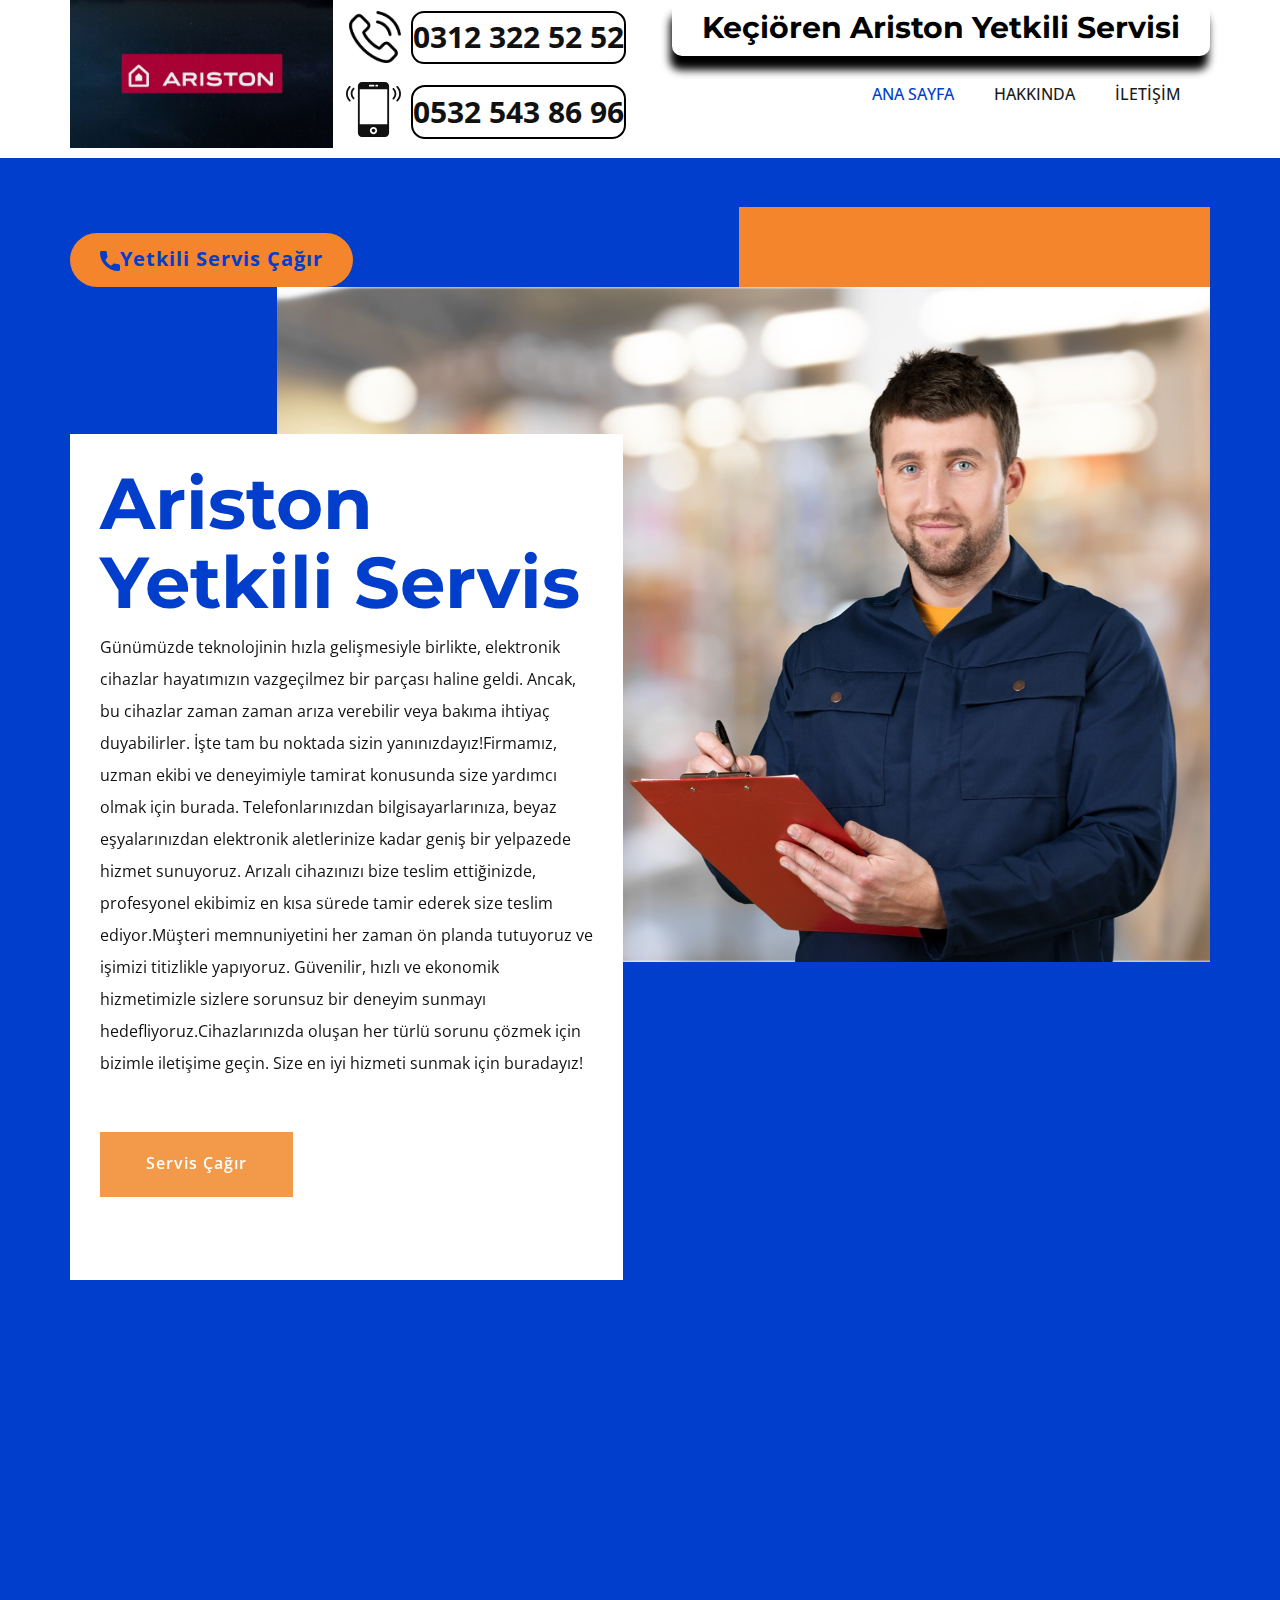
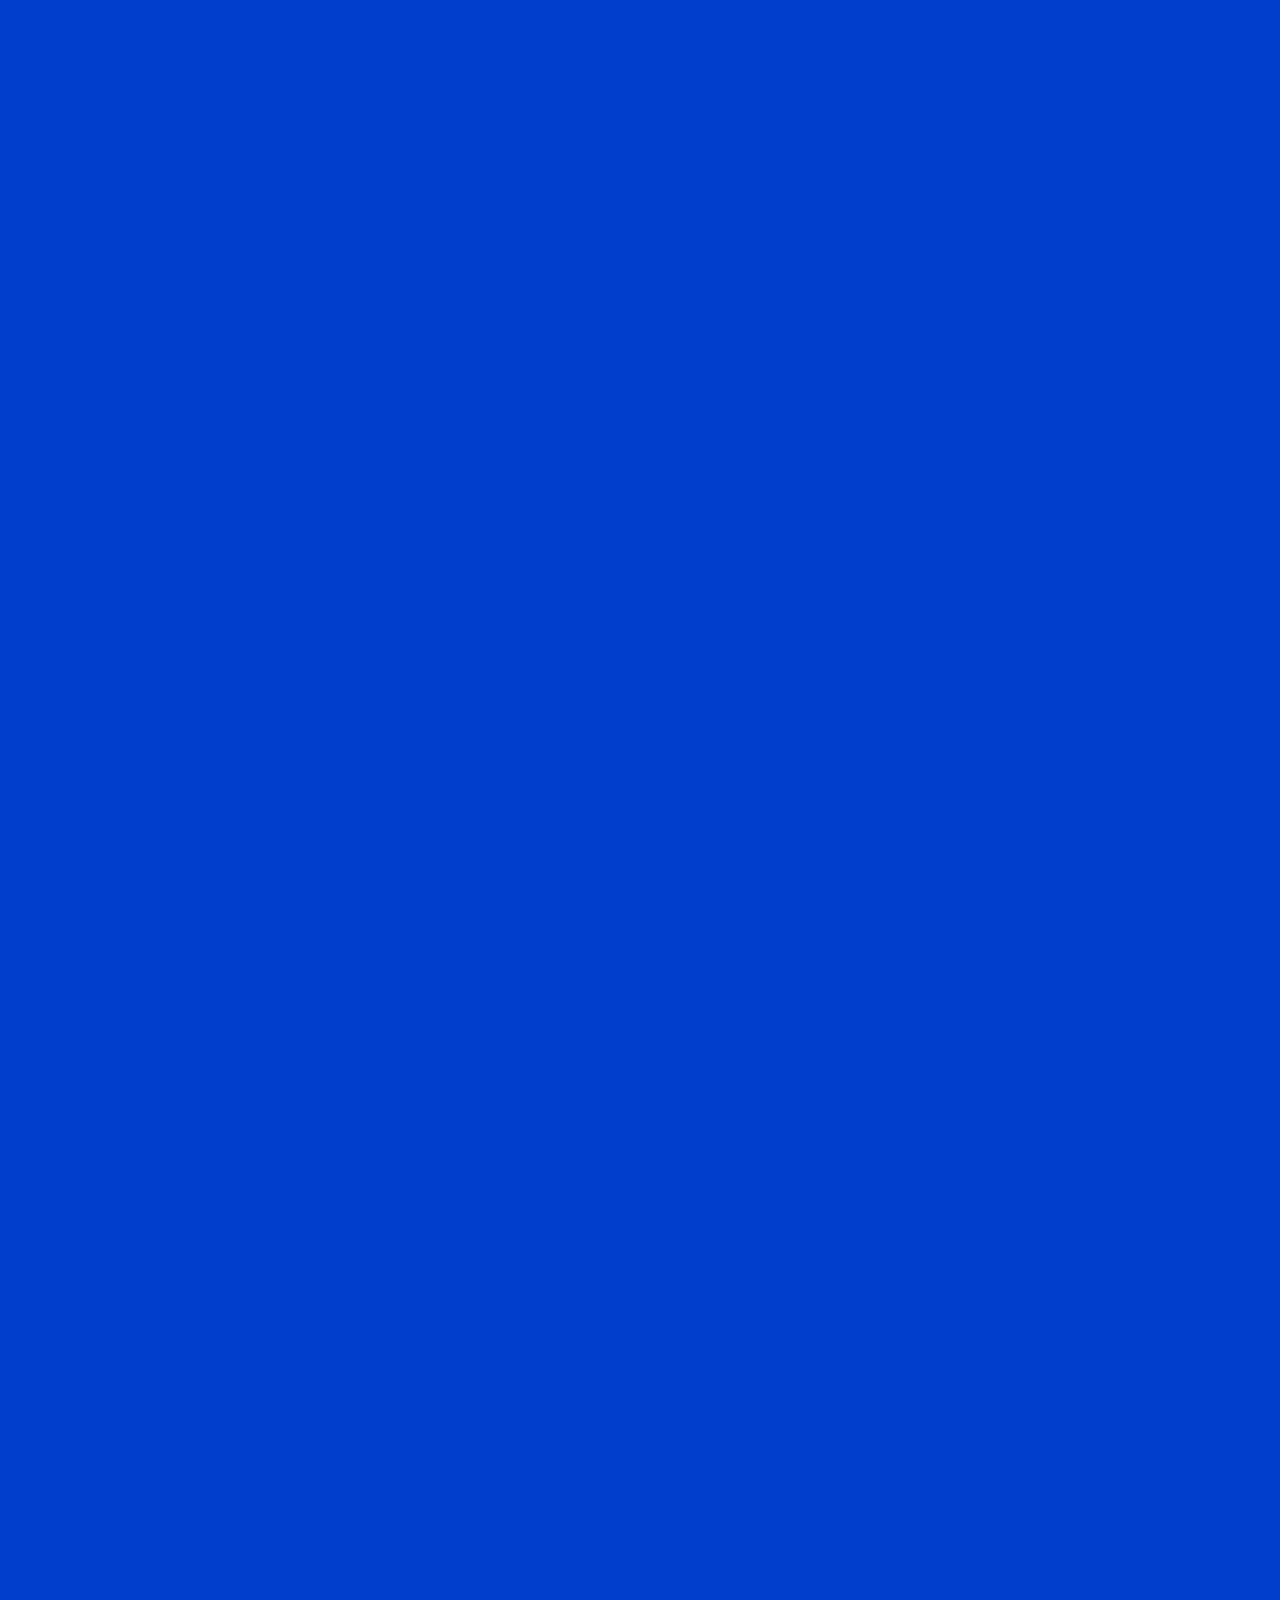
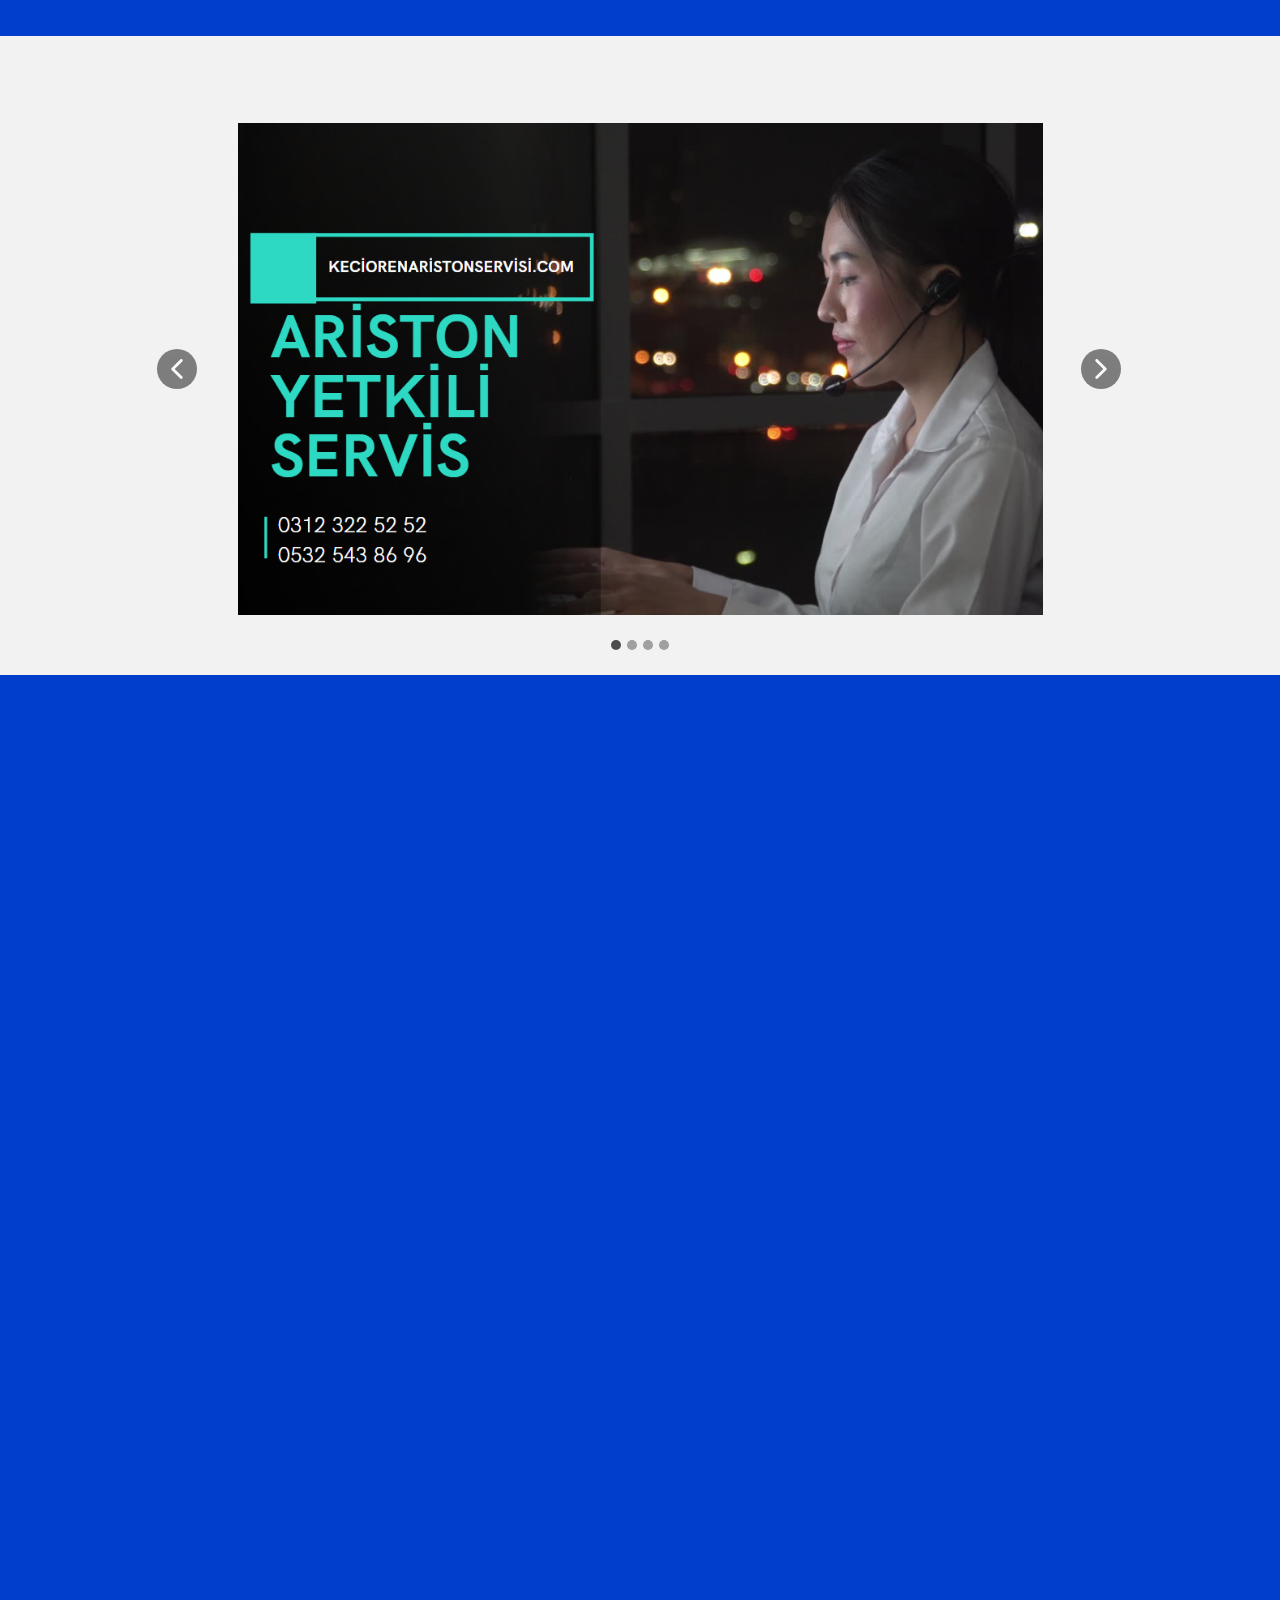
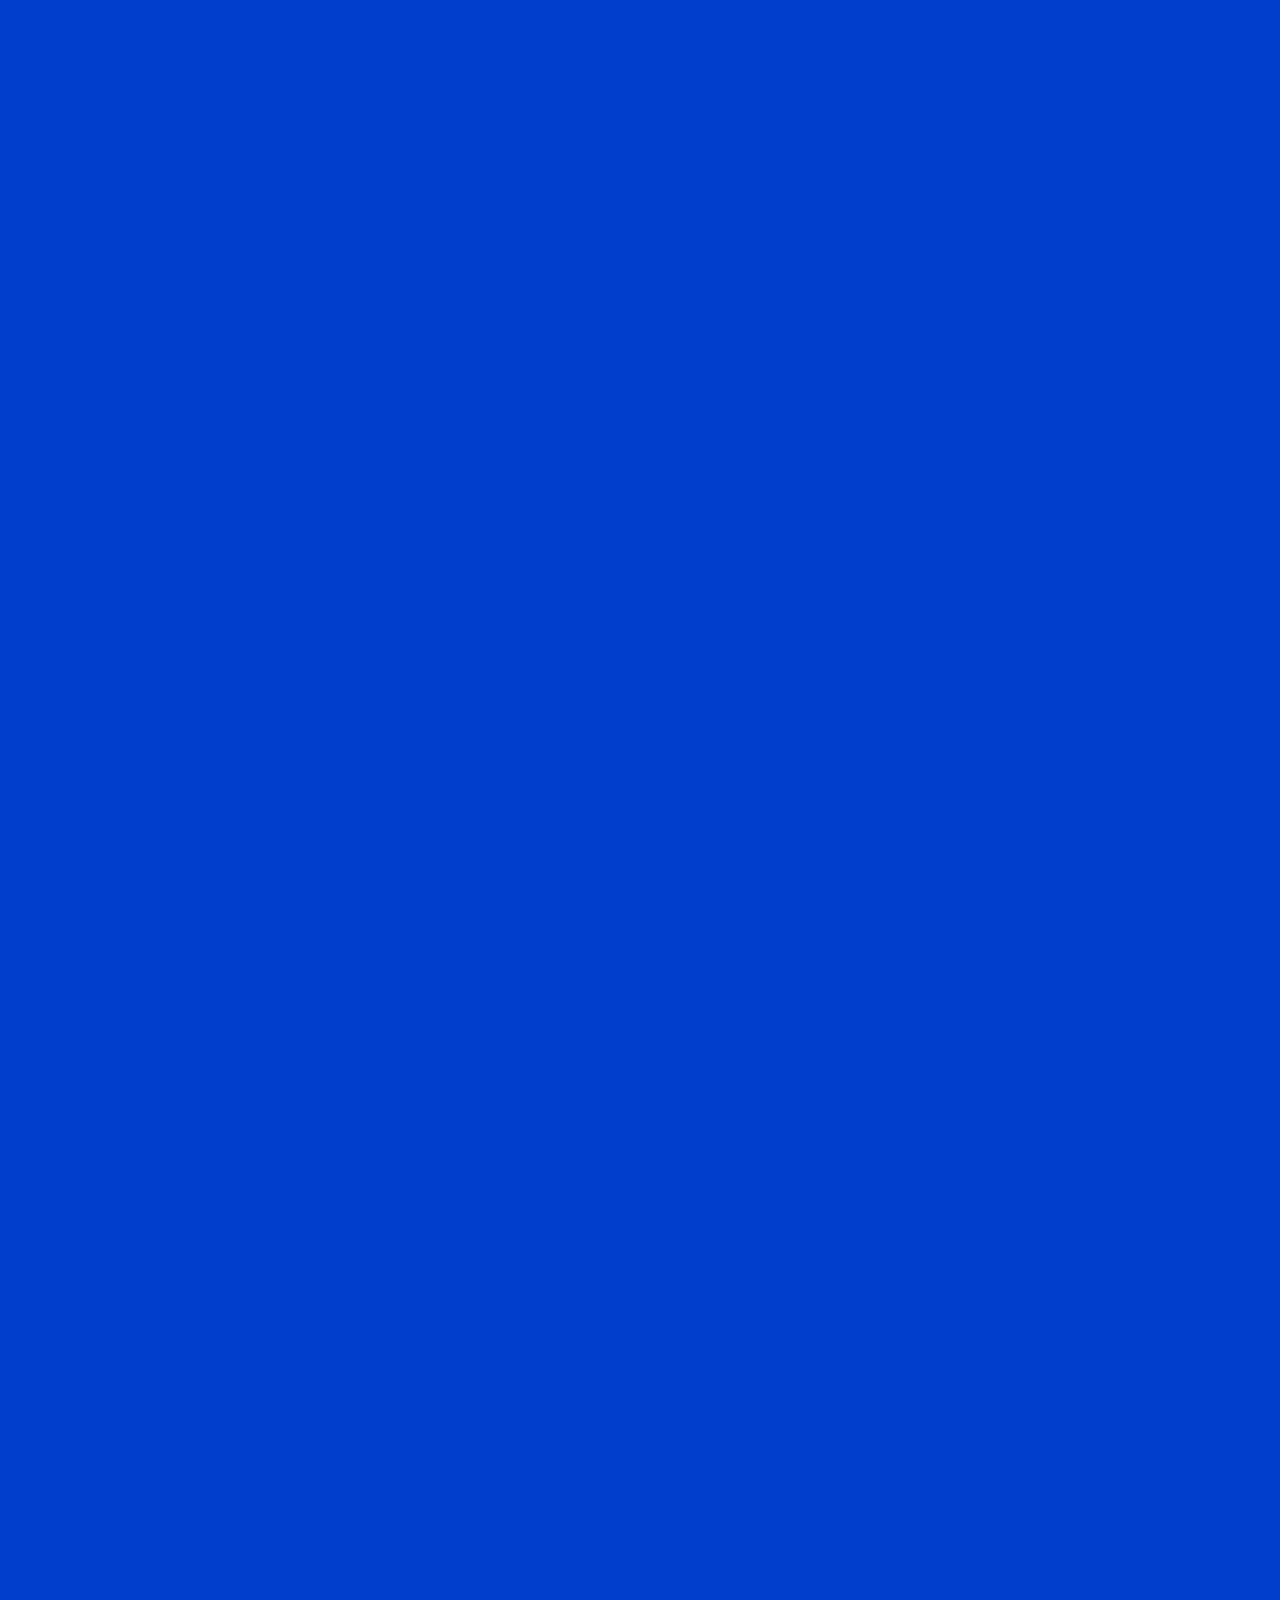
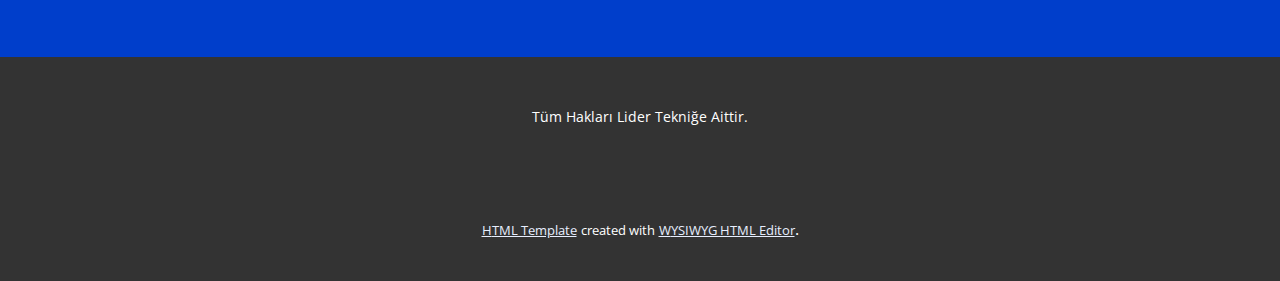
==== commit 13f346df: "Update index.html" ====
--- a/index.html
+++ b/index.html
@@ -33,7 +33,7 @@
   <meta data-intl-tel-input-cdn-path="intlTelInput/"></head>
   <body data-home-page="Ana-Sayfa.html" data-home-page-title="Ana Sayfa" data-path-to-root="./" data-include-products="false" class="u-body u-xl-mode" data-lang="tr"><header class="u-clearfix u-header u-sticky-dc00 u-header" id="sec-2eee"><div class="u-clearfix u-sheet u-sheet-1">
         <h5 class="u-text u-text-default u-text-1">
-          <a class="u-border-none u-btn u-btn-round u-button-style u-radius u-text-black u-white u-btn-1" data-href="keciorenaristonservisi.com" href="Ana-Sayfa.html">Keçiören Ariston Yetkili Servisi 0312 322 52 52 0532 543 86 96</a>
+          <a class="u-border-none u-btn u-btn-round u-button-style u-radius u-text-black u-white u-btn-1" data-href="keciorenaristonservisi.com" href="Ana-Sayfa.html">Keçiören Ariston Yetkili Servisi</a>
         </h5>
         <a href="Ana-Sayfa.html" class="u-image u-logo u-image-1" data-image-width="1280" data-image-height="720" title="Ariston Yetkili Servis">
           <img src="images/maxresdefault.jpg" class="u-logo-image u-logo-image-1">
@@ -362,4 +362,4 @@
         <svg class="u-svg-content" enable-background="new 0 0 551.13 551.13" viewBox="0 0 551.13 551.13" xmlns="http://www.w3.org/2000/svg" id="svg-1d98"><path d="m275.565 189.451 223.897 223.897h51.668l-275.565-275.565-275.565 275.565h51.668z"></path></svg>
     </span>
   
-</body></html>+</body></html>
